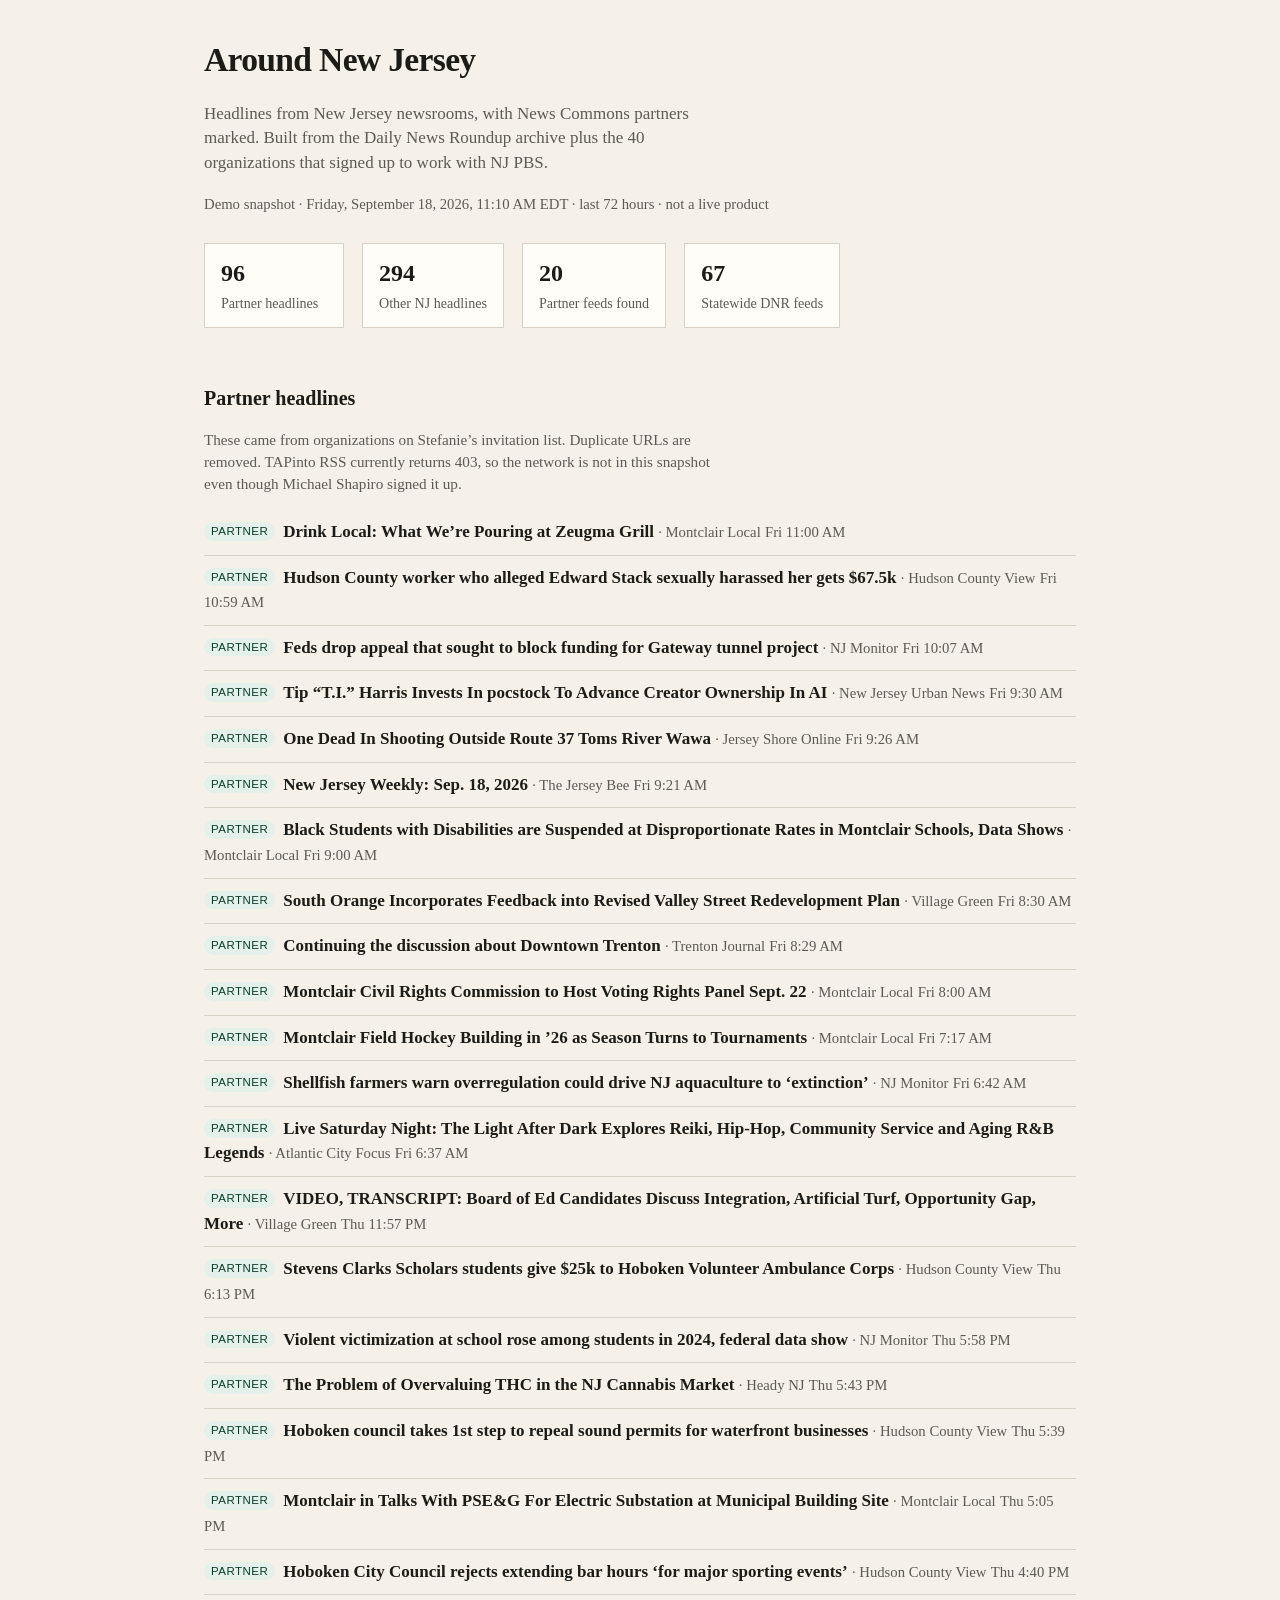
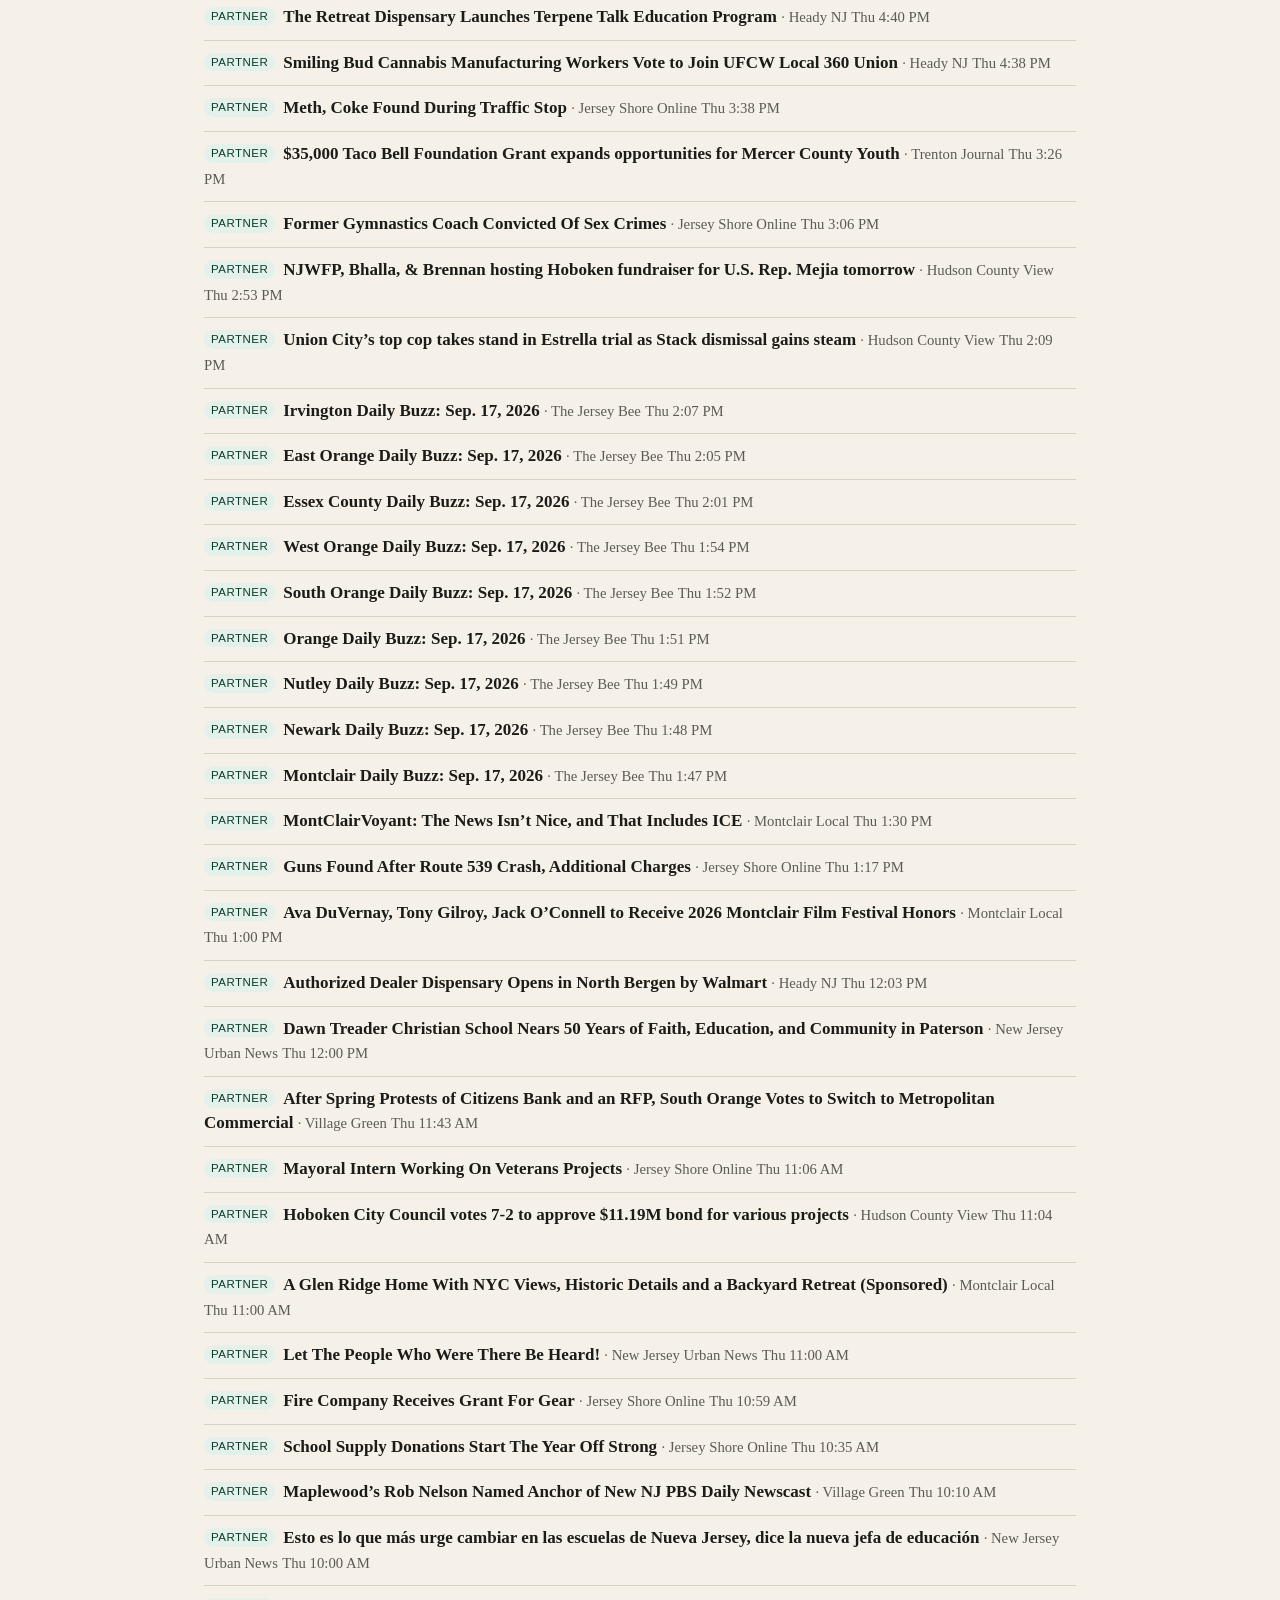
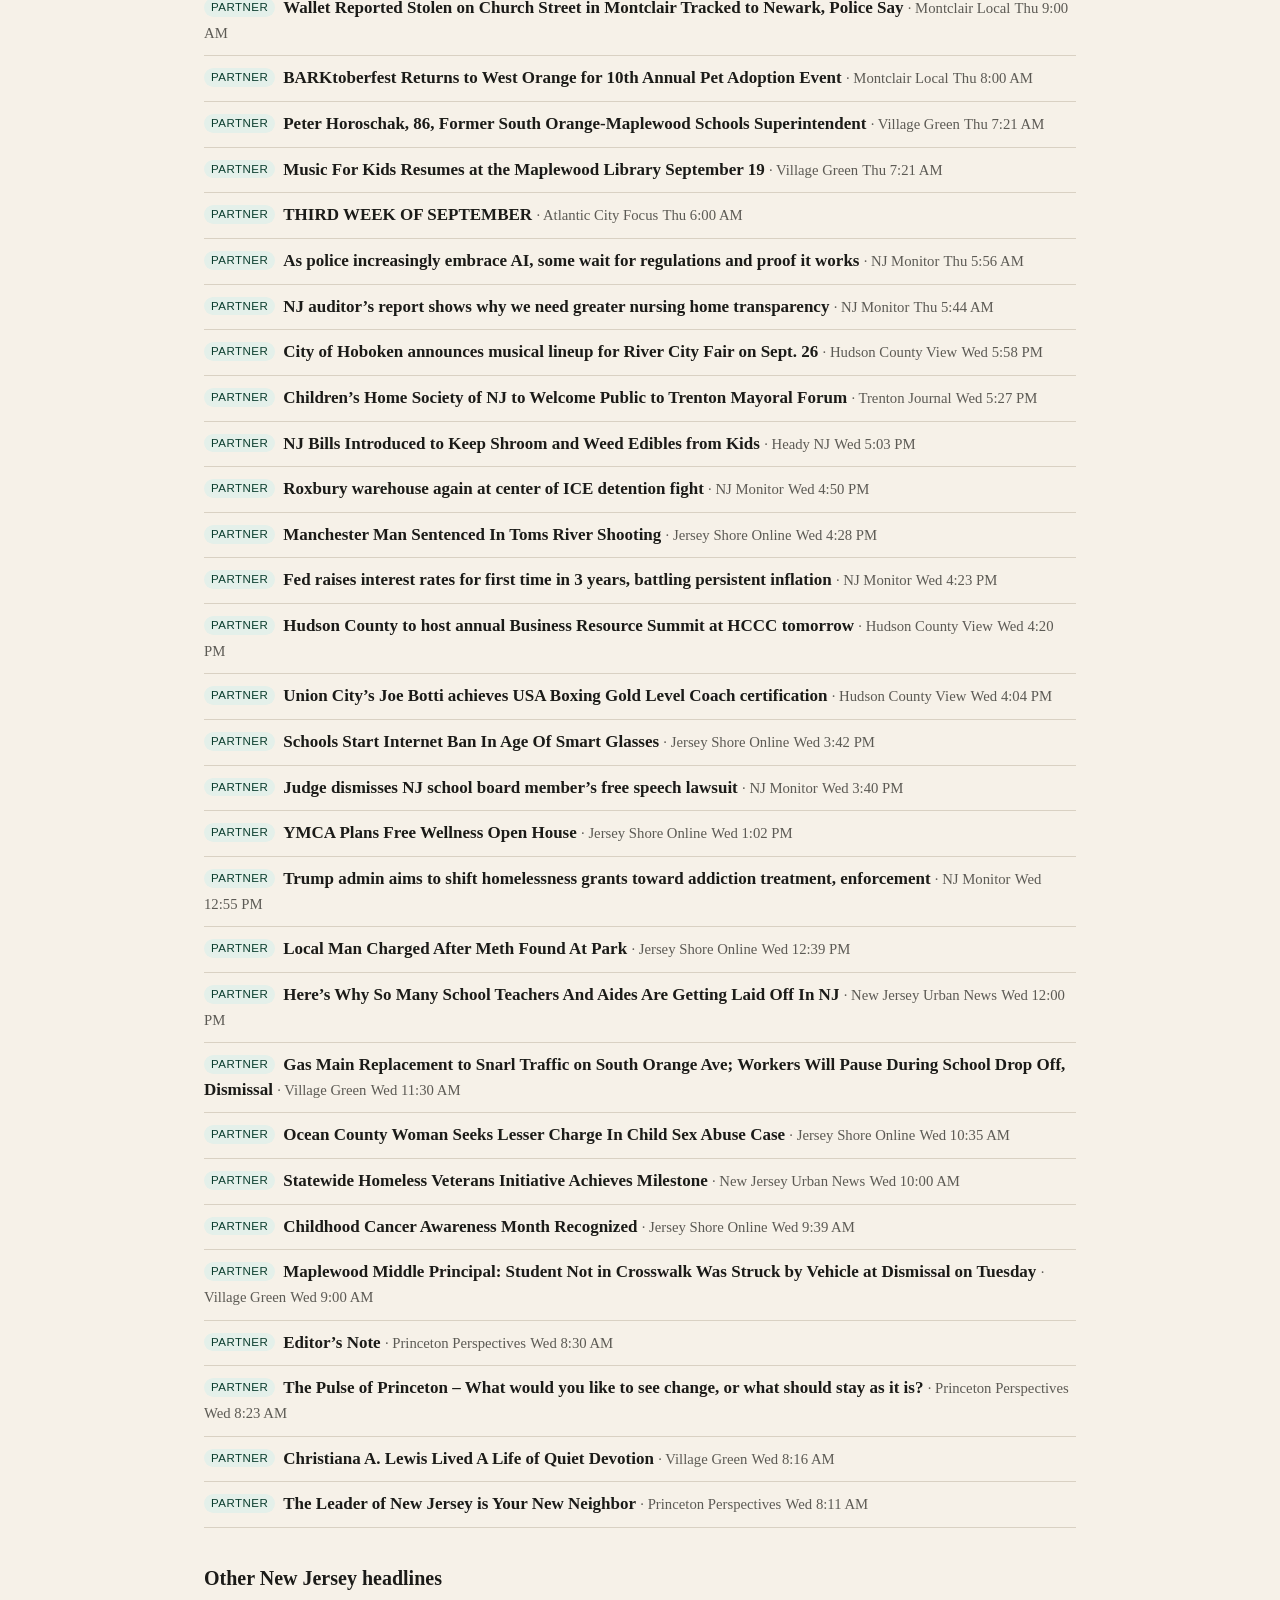
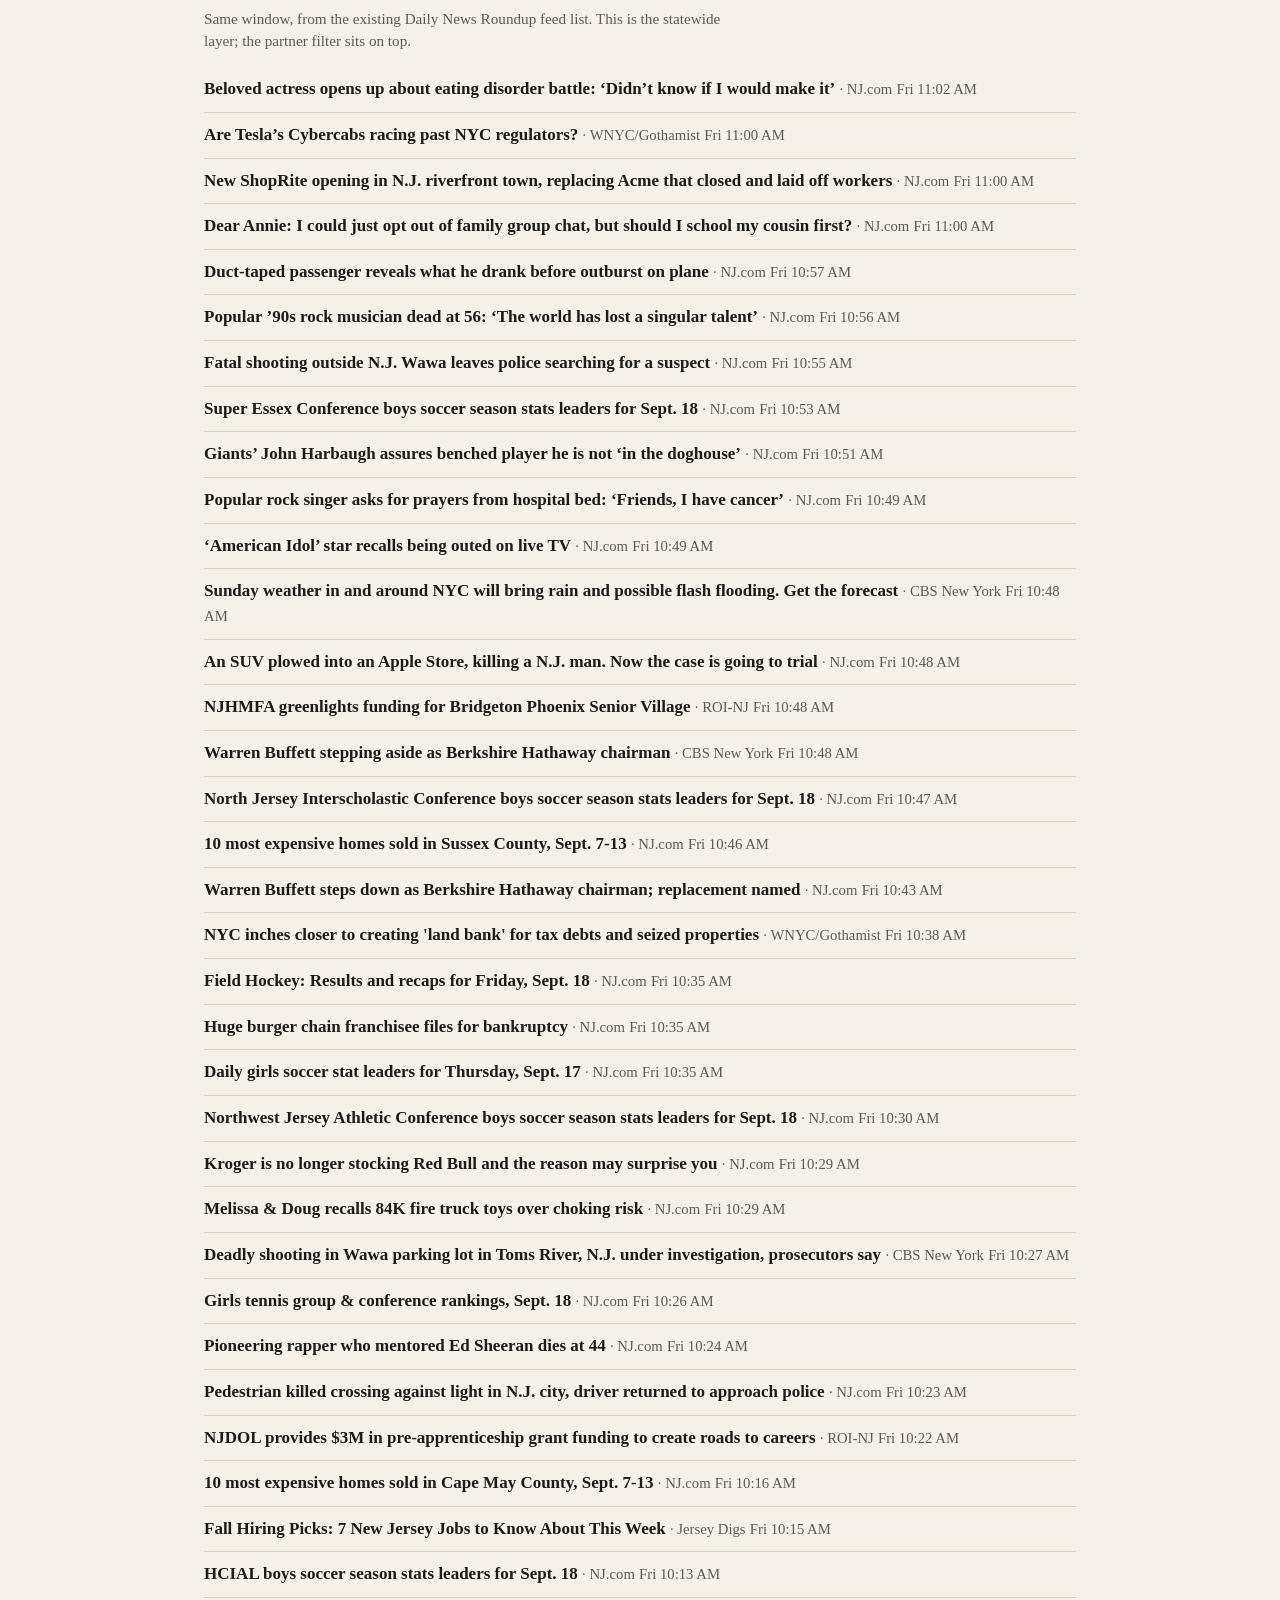
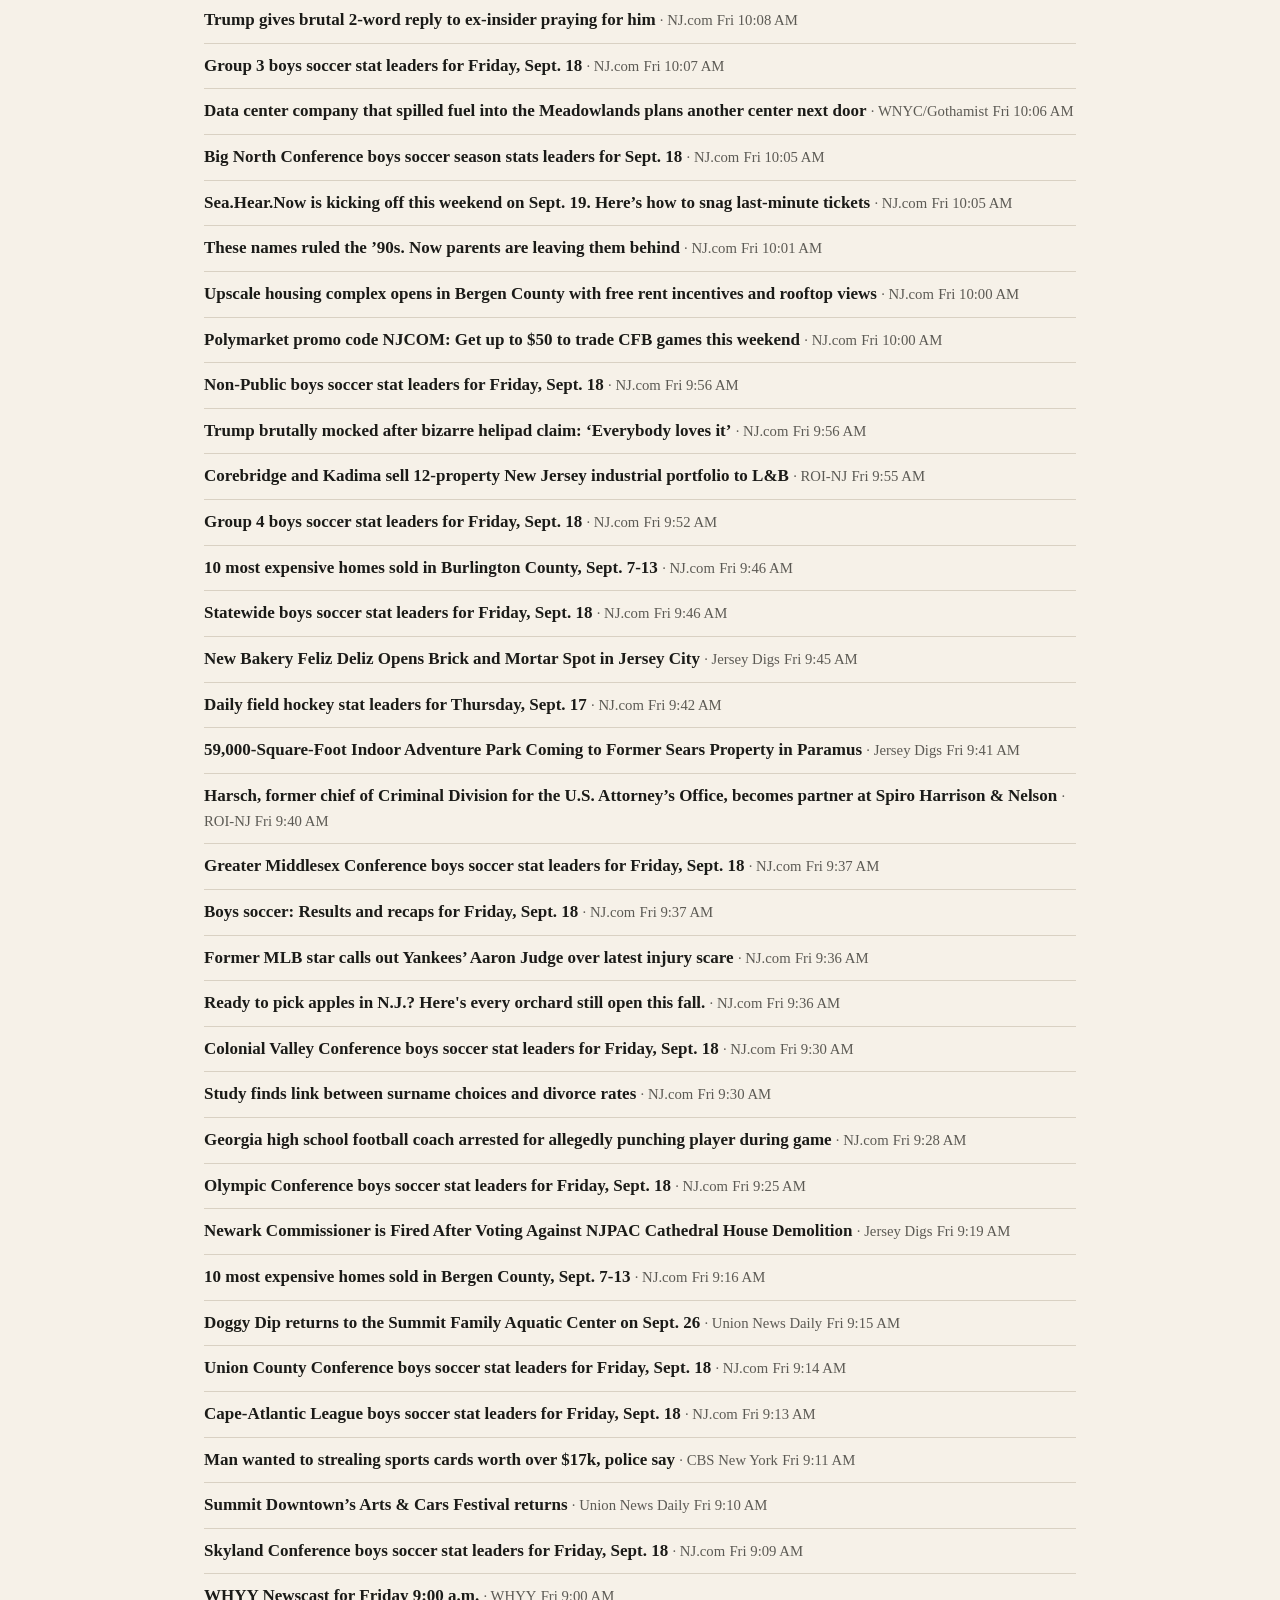
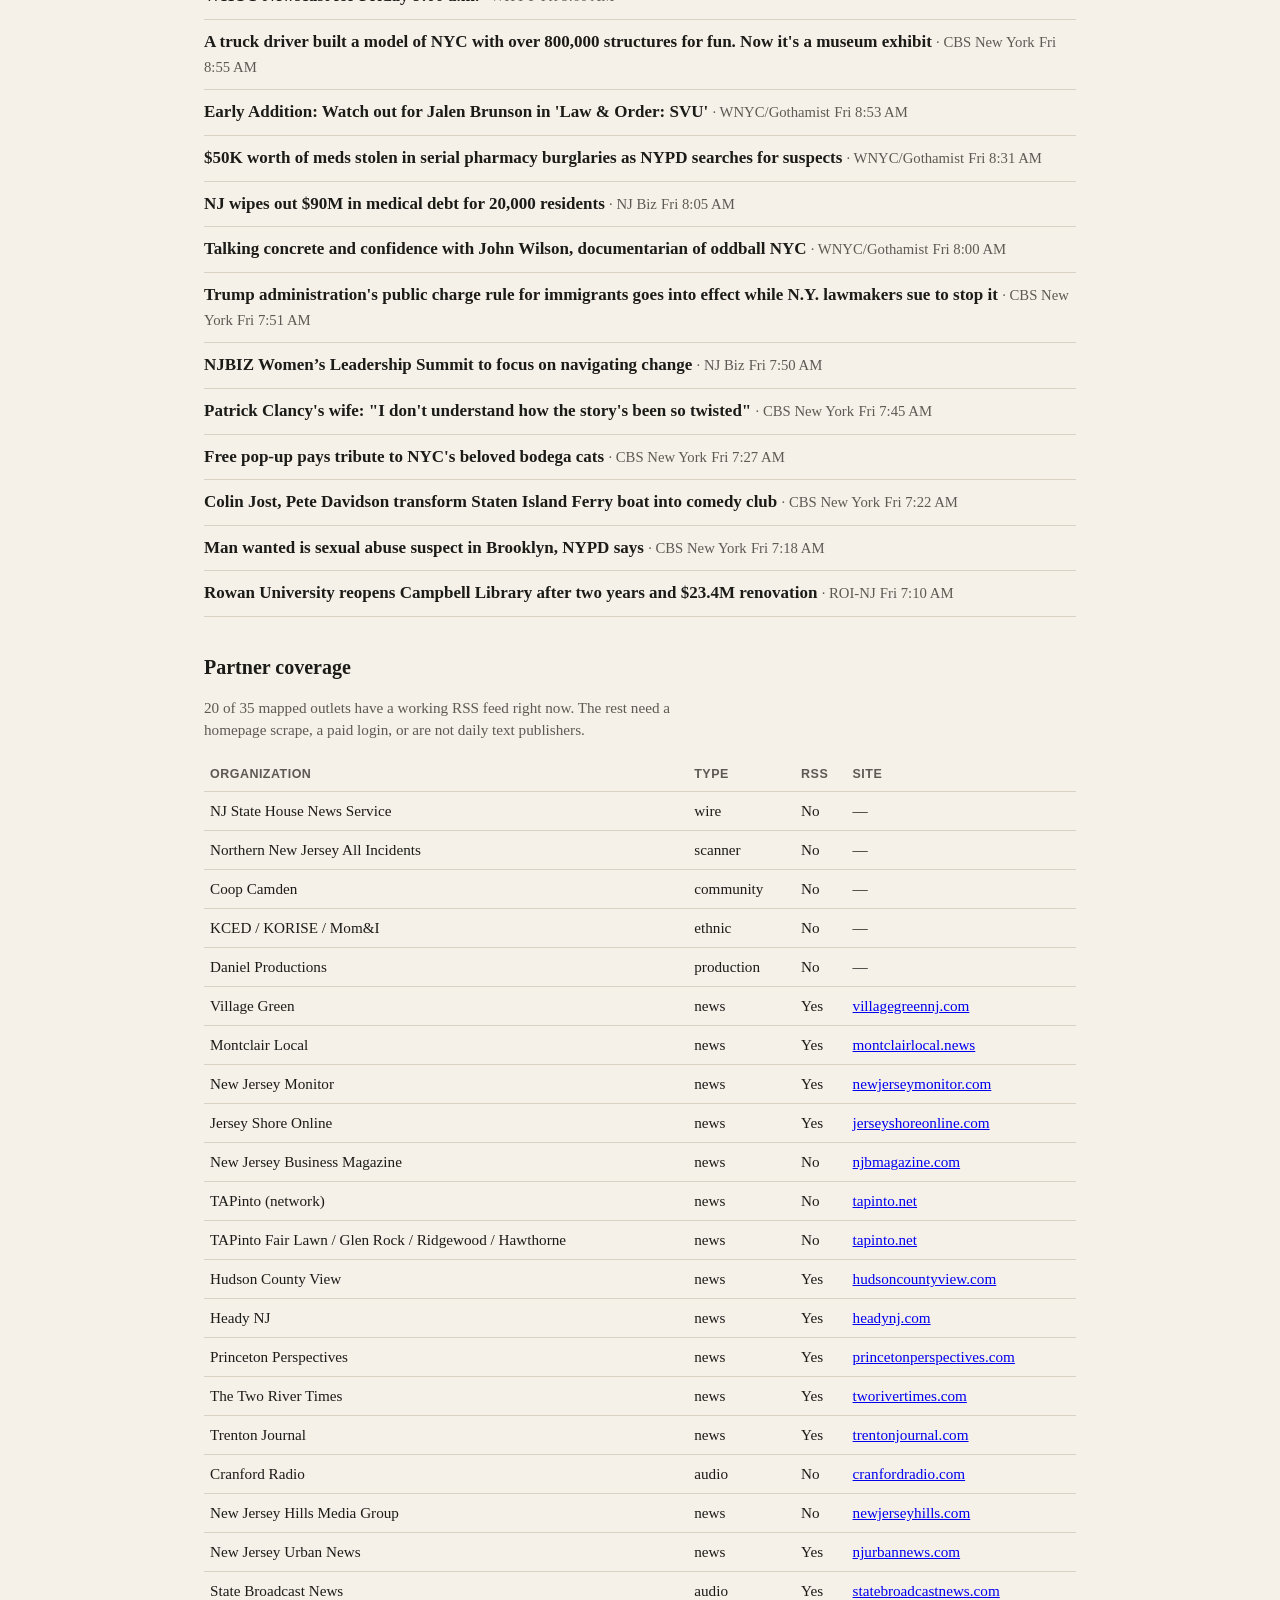
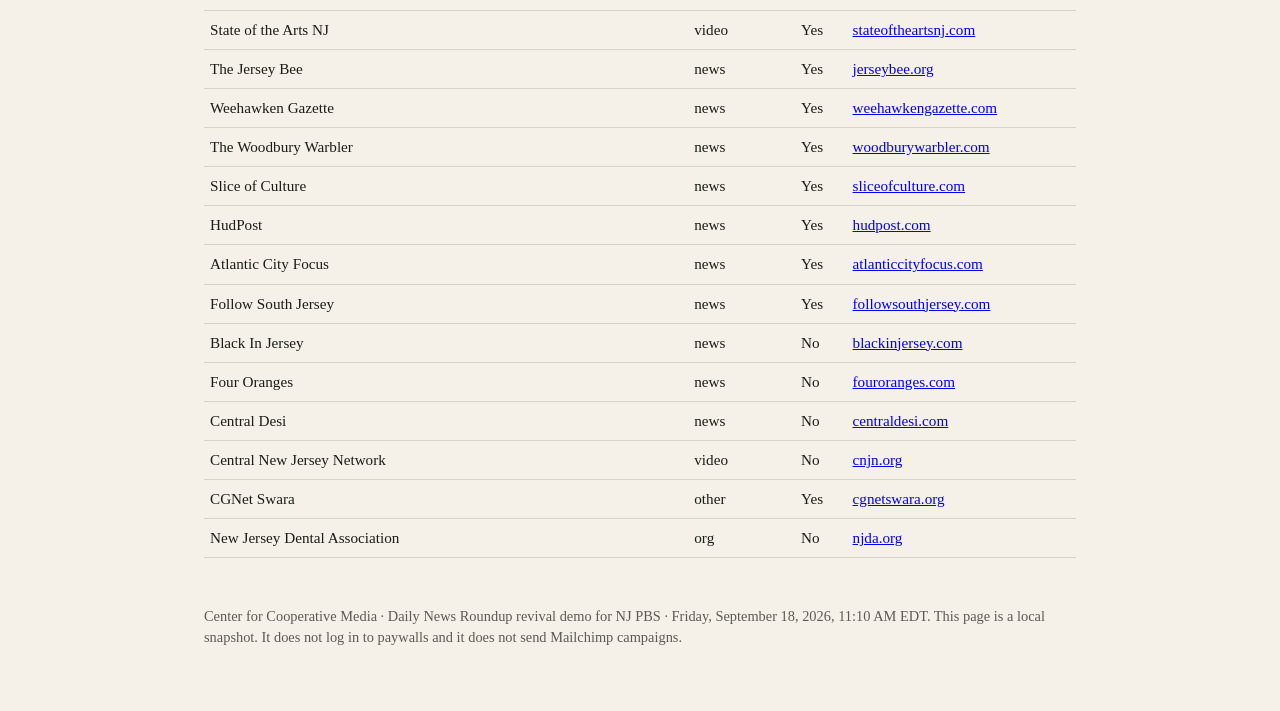
==== index.html @ ff276388 "Publish Around New Jersey partner-feed demo on GitHub Pages. Snapshot of News Commons partner headli" ====
<!doctype html>
<html lang="en">
<head>
<meta charset="utf-8">
<meta name="viewport" content="width=device-width, initial-scale=1">
<title>Around New Jersey — partner feed demo</title>
<style>
:root {
  --ink: #1b1b18;
  --muted: #5c5a54;
  --paper: #f6f1e8;
  --card: #fffdf8;
  --line: #d9d1c3;
  --partner: #0b3d2e;
  --partner-bg: #e4f0ea;
}
* { box-sizing: border-box; }
body {
  margin: 0;
  font: 17px/1.45 "Iowan Old Style", "Palatino Linotype", Palatino, Georgia, serif;
  color: var(--ink);
  background: var(--paper);
}
header, main { max-width: 920px; margin: 0 auto; padding: 0 24px; }
header { padding-top: 36px; padding-bottom: 12px; }
h1 { font-size: 2.1rem; font-weight: 700; letter-spacing: -0.02em; margin: 0 0 8px; }
.lede { color: var(--muted); max-width: 62ch; }
.meta { font-size: 0.92rem; color: var(--muted); margin: 18px 0 28px; }
h2 { font-size: 1.25rem; margin: 36px 0 10px; }
.note { font-size: 0.95rem; color: var(--muted); max-width: 70ch; }
ul.stories { list-style: none; padding: 0; margin: 0; }
ul.stories li {
  padding: 10px 0;
  border-bottom: 1px solid var(--line);
}
ul.stories a { color: var(--ink); text-decoration: none; font-weight: 600; }
ul.stories a:hover { text-decoration: underline; }
.src, .when { color: var(--muted); font-weight: 400; font-size: 0.92rem; }
.src::before { content: " · "; }
.star {
  display: inline-block;
  margin-right: 8px;
  padding: 1px 7px;
  font-size: 0.72rem;
  letter-spacing: 0.04em;
  text-transform: uppercase;
  color: var(--partner);
  background: var(--partner-bg);
  border-radius: 999px;
  font-family: "Helvetica Neue", Helvetica, Arial, sans-serif;
  vertical-align: 2px;
}
table { width: 100%; border-collapse: collapse; font-size: 0.95rem; margin: 12px 0 28px; }
th, td { text-align: left; padding: 8px 6px; border-bottom: 1px solid var(--line); vertical-align: top; }
th { font-family: "Helvetica Neue", Helvetica, Arial, sans-serif; font-size: 0.78rem; letter-spacing: 0.04em; text-transform: uppercase; color: var(--muted); }
.stats { display: flex; gap: 18px; flex-wrap: wrap; margin: 16px 0 8px; }
.stat { background: var(--card); border: 1px solid var(--line); padding: 12px 16px; min-width: 140px; }
.stat b { display: block; font-size: 1.5rem; }
.stat span { color: var(--muted); font-size: 0.88rem; }
footer { max-width: 920px; margin: 48px auto 64px; padding: 0 24px; color: var(--muted); font-size: 0.9rem; }
</style>

</head>
<body>
<header>
  <h1>Around New Jersey</h1>
  <p class="lede">Headlines from New Jersey newsrooms, with News Commons partners marked. Built from the Daily News Roundup archive plus the 40 organizations that signed up to work with NJ PBS.</p>
  <p class="meta">Demo snapshot · Friday, September 18, 2026, 11:10 AM EDT · last 72 hours · not a live product</p>
  <div class="stats">
    <div class="stat"><b>96</b><span>Partner headlines</span></div>
    <div class="stat"><b>294</b><span>Other NJ headlines</span></div>
    <div class="stat"><b>20</b><span>Partner feeds found</span></div>
    <div class="stat"><b>67</b><span>Statewide DNR feeds</span></div>
  </div>
</header>
<main>
  <h2>Partner headlines</h2>
  <p class="note">These came from organizations on Stefanie’s invitation list. Duplicate URLs are removed. TAPinto RSS currently returns 403, so the network is not in this snapshot even though Michael Shapiro signed it up.</p>
  <ul class="stories">
    <li><span class="star" title="News Commons partner">Partner</span><a href="https://montclairlocal.news/2026/09/drink-local-what-were-pouring-at-zeugma-grill/">Drink Local: What We’re Pouring at Zeugma Grill</a> <span class="src">Montclair Local</span> <span class="when">Fri 11:00 AM</span></li>
<li><span class="star" title="News Commons partner">Partner</span><a href="https://hudsoncountyview.com/hudson-county-worker-who-alleged-edward-stack-sexually-harassed-her-gets-67-5k/">Hudson County worker who alleged Edward Stack sexually harassed her gets $67.5k</a> <span class="src">Hudson County View</span> <span class="when">Fri 10:59 AM</span></li>
<li><span class="star" title="News Commons partner">Partner</span><a href="https://newjerseymonitor.com/2026/09/18/trump-appeal-gateway-tunnel-funding/">Feds drop appeal that sought to block funding for Gateway tunnel project</a> <span class="src">NJ Monitor</span> <span class="when">Fri 10:07 AM</span></li>
<li><span class="star" title="News Commons partner">Partner</span><a href="https://njurbannews.com/2026/09/18/tip-t-i-harris-invests-in-pocstock-to-advance-creator-ownership-in-ai/">Tip “T.I.” Harris Invests In pocstock To Advance Creator Ownership In AI</a> <span class="src">New Jersey Urban News</span> <span class="when">Fri 9:30 AM</span></li>
<li><span class="star" title="News Commons partner">Partner</span><a href="https://www.jerseyshoreonline.com/toms-river/man-shot-outside-route-37-wawa-in-toms-river-fatal/">One Dead In Shooting Outside Route 37 Toms River Wawa</a> <span class="src">Jersey Shore Online</span> <span class="when">Fri 9:26 AM</span></li>
<li><span class="star" title="News Commons partner">Partner</span><a href="https://jerseybee.org/2026/09/18/new-jersey-weekly-sep-18-2026/">New Jersey Weekly: Sep. 18, 2026</a> <span class="src">The Jersey Bee</span> <span class="when">Fri 9:21 AM</span></li>
<li><span class="star" title="News Commons partner">Partner</span><a href="https://montclairlocal.news/2026/09/black-students-with-disabilities-are-suspended-at-disproportionate-rates-in-montclair-schools-data-shows/">Black Students with Disabilities are Suspended at Disproportionate Rates in Montclair Schools, Data Shows</a> <span class="src">Montclair Local</span> <span class="when">Fri 9:00 AM</span></li>
<li><span class="star" title="News Commons partner">Partner</span><a href="https://villagegreennj.com/community/south-orange-incorporates-feedback-into-revised-valley-street-redevelopment-plan/">South Orange Incorporates Feedback into Revised Valley Street Redevelopment Plan</a> <span class="src">Village Green</span> <span class="when">Fri 8:30 AM</span></li>
<li><span class="star" title="News Commons partner">Partner</span><a href="https://trentonjournal.com/continuing-the-discussion-about-downtown-trenton/">Continuing the discussion about Downtown Trenton</a> <span class="src">Trenton Journal</span> <span class="when">Fri 8:29 AM</span></li>
<li><span class="star" title="News Commons partner">Partner</span><a href="https://montclairlocal.news/2026/09/montclair-civil-rights-commission-to-host-voting-rights-panel-sept-22/">Montclair Civil Rights Commission to Host Voting Rights Panel Sept. 22</a> <span class="src">Montclair Local</span> <span class="when">Fri 8:00 AM</span></li>
<li><span class="star" title="News Commons partner">Partner</span><a href="https://montclairlocal.news/2026/09/montclair-field-hockey-building-in-26-as-season-turns-to-tournaments/">Montclair Field Hockey Building in ’26 as Season Turns to Tournaments</a> <span class="src">Montclair Local</span> <span class="when">Fri 7:17 AM</span></li>
<li><span class="star" title="News Commons partner">Partner</span><a href="https://newjerseymonitor.com/2026/09/18/shellfish-farmers-warn-overregulation-could-drive-nj-aquaculture-to-extinction/">Shellfish farmers warn overregulation could drive NJ aquaculture to ‘extinction’</a> <span class="src">NJ Monitor</span> <span class="when">Fri 6:42 AM</span></li>
<li><span class="star" title="News Commons partner">Partner</span><a href="https://www.atlanticcityfocus.com/live-saturday-night-the-light-after-dark-explores-reiki-hip-hop-community-service-and-aging-r-b-legends/">Live Saturday Night: The Light After Dark Explores Reiki, Hip-Hop, Community Service and Aging R&amp;B Legends</a> <span class="src">Atlantic City Focus</span> <span class="when">Fri 6:37 AM</span></li>
<li><span class="star" title="News Commons partner">Partner</span><a href="https://villagegreennj.com/election/video-transcript-board-of-ed-candidates-discuss-integration-artificial-turf-opportunity-gap-more/">VIDEO, TRANSCRIPT: Board of Ed Candidates Discuss Integration, Artificial Turf, Opportunity Gap, More</a> <span class="src">Village Green</span> <span class="when">Thu 11:57 PM</span></li>
<li><span class="star" title="News Commons partner">Partner</span><a href="https://hudsoncountyview.com/stevens-clarks-scholars-students-give-25k-to-hoboken-volunteer-ambulance-corps/">Stevens Clarks Scholars students give $25k to Hoboken Volunteer Ambulance Corps</a> <span class="src">Hudson County View</span> <span class="when">Thu 6:13 PM</span></li>
<li><span class="star" title="News Commons partner">Partner</span><a href="https://newjerseymonitor.com/2026/09/17/repub/school-violence-rises/">Violent victimization at school rose among students in 2024, federal data show</a> <span class="src">NJ Monitor</span> <span class="when">Thu 5:58 PM</span></li>
<li><span class="star" title="News Commons partner">Partner</span><a href="https://headynj.com/dispensary/the-problem-of-overvaluing-thc-in-the-nj-cannabis-market/">The Problem of Overvaluing THC in the NJ Cannabis Market</a> <span class="src">Heady NJ</span> <span class="when">Thu 5:43 PM</span></li>
<li><span class="star" title="News Commons partner">Partner</span><a href="https://hudsoncountyview.com/hoboken-council-takes-1st-step-to-repeal-sound-permits-for-waterfront-businesses/">Hoboken council takes 1st step to repeal sound permits for waterfront businesses</a> <span class="src">Hudson County View</span> <span class="when">Thu 5:39 PM</span></li>
<li><span class="star" title="News Commons partner">Partner</span><a href="https://montclairlocal.news/2026/09/montclair-in-talks-with-pseg-for-electric-substation-at-municipal-building-site/">Montclair in Talks With PSE&amp;G For Electric Substation at Municipal Building Site</a> <span class="src">Montclair Local</span> <span class="when">Thu 5:05 PM</span></li>
<li><span class="star" title="News Commons partner">Partner</span><a href="https://hudsoncountyview.com/hoboken-city-council-rejects-extending-bar-hours-for-major-sporting-events/">Hoboken City Council rejects extending bar hours ‘for major sporting events’</a> <span class="src">Hudson County View</span> <span class="when">Thu 4:40 PM</span></li>
<li><span class="star" title="News Commons partner">Partner</span><a href="https://headynj.com/cannabis-events/the-retreat-dispensary-launches-terpene-talk-education-program/">The Retreat Dispensary Launches Terpene Talk Education Program</a> <span class="src">Heady NJ</span> <span class="when">Thu 4:40 PM</span></li>
<li><span class="star" title="News Commons partner">Partner</span><a href="https://headynj.com/industry/smiling-bud-cannabis-manufacturing-workers-vote-to-join-ufcw-local-360-union/">Smiling Bud Cannabis Manufacturing Workers Vote to Join UFCW Local 360 Union</a> <span class="src">Heady NJ</span> <span class="when">Thu 4:38 PM</span></li>
<li><span class="star" title="News Commons partner">Partner</span><a href="https://www.jerseyshoreonline.com/southern-ocean/meth-coke-found-during-traffic-stop/">Meth, Coke Found During Traffic Stop</a> <span class="src">Jersey Shore Online</span> <span class="when">Thu 3:38 PM</span></li>
<li><span class="star" title="News Commons partner">Partner</span><a href="https://trentonjournal.com/35000-taco-bell-foundation-grant-expands-opportunities-for-mercer-county-youth/">$35,000 Taco Bell Foundation Grant expands opportunities for Mercer County Youth</a> <span class="src">Trenton Journal</span> <span class="when">Thu 3:26 PM</span></li>
<li><span class="star" title="News Commons partner">Partner</span><a href="https://www.jerseyshoreonline.com/manchester/former-gymnastics-coach-convicted-of-sex-crimes/">Former Gymnastics Coach Convicted Of Sex Crimes</a> <span class="src">Jersey Shore Online</span> <span class="when">Thu 3:06 PM</span></li>
<li><span class="star" title="News Commons partner">Partner</span><a href="https://hudsoncountyview.com/njwfp-bhalla-brennan-hosting-hoboken-fundraiser-for-u-s-rep-mejia-tomorrow/">NJWFP, Bhalla, &amp; Brennan hosting Hoboken fundraiser for U.S. Rep. Mejia tomorrow</a> <span class="src">Hudson County View</span> <span class="when">Thu 2:53 PM</span></li>
<li><span class="star" title="News Commons partner">Partner</span><a href="https://hudsoncountyview.com/union-citys-top-cop-takes-stand-in-estrella-trial-as-stack-dismissal-gains-steam/">Union City’s top cop takes stand in Estrella trial as Stack dismissal gains steam</a> <span class="src">Hudson County View</span> <span class="when">Thu 2:09 PM</span></li>
<li><span class="star" title="News Commons partner">Partner</span><a href="https://jerseybee.org/2026/09/17/irvington-daily-buzz-sep-17-2026/">Irvington Daily Buzz: Sep. 17, 2026</a> <span class="src">The Jersey Bee</span> <span class="when">Thu 2:07 PM</span></li>
<li><span class="star" title="News Commons partner">Partner</span><a href="https://jerseybee.org/2026/09/17/east-orange-daily-buzz-sep-17-2026/">East Orange Daily Buzz: Sep. 17, 2026</a> <span class="src">The Jersey Bee</span> <span class="when">Thu 2:05 PM</span></li>
<li><span class="star" title="News Commons partner">Partner</span><a href="https://jerseybee.org/2026/09/17/essex-county-daily-buzz-sep-17-2026/">Essex County Daily Buzz: Sep. 17, 2026</a> <span class="src">The Jersey Bee</span> <span class="when">Thu 2:01 PM</span></li>
<li><span class="star" title="News Commons partner">Partner</span><a href="https://jerseybee.org/2026/09/17/west-orange-daily-buzz-sep-17-2026/">West Orange Daily Buzz: Sep. 17, 2026</a> <span class="src">The Jersey Bee</span> <span class="when">Thu 1:54 PM</span></li>
<li><span class="star" title="News Commons partner">Partner</span><a href="https://jerseybee.org/2026/09/17/south-orange-daily-buzz-sep-17-2026/">South Orange Daily Buzz: Sep. 17, 2026</a> <span class="src">The Jersey Bee</span> <span class="when">Thu 1:52 PM</span></li>
<li><span class="star" title="News Commons partner">Partner</span><a href="https://jerseybee.org/2026/09/17/orange-daily-buzz-sep-17-2026/">Orange Daily Buzz: Sep. 17, 2026</a> <span class="src">The Jersey Bee</span> <span class="when">Thu 1:51 PM</span></li>
<li><span class="star" title="News Commons partner">Partner</span><a href="https://jerseybee.org/2026/09/17/nutley-daily-buzz-sep-17-2026/">Nutley Daily Buzz: Sep. 17, 2026</a> <span class="src">The Jersey Bee</span> <span class="when">Thu 1:49 PM</span></li>
<li><span class="star" title="News Commons partner">Partner</span><a href="https://jerseybee.org/2026/09/17/newark-daily-buzz-sep-17-2026/">Newark Daily Buzz: Sep. 17, 2026</a> <span class="src">The Jersey Bee</span> <span class="when">Thu 1:48 PM</span></li>
<li><span class="star" title="News Commons partner">Partner</span><a href="https://jerseybee.org/2026/09/17/montclair-daily-buzz-sep-17-2026/">Montclair Daily Buzz: Sep. 17, 2026</a> <span class="src">The Jersey Bee</span> <span class="when">Thu 1:47 PM</span></li>
<li><span class="star" title="News Commons partner">Partner</span><a href="https://montclairlocal.news/2026/09/montclairvoyant-the-news-isnt-nice-and-that-includes-ice/">MontClairVoyant: The News Isn’t Nice, and That Includes ICE</a> <span class="src">Montclair Local</span> <span class="when">Thu 1:30 PM</span></li>
<li><span class="star" title="News Commons partner">Partner</span><a href="https://www.jerseyshoreonline.com/southern-ocean/guns-found-after-route-539-crash-additional-charges/">Guns Found After Route 539 Crash, Additional Charges</a> <span class="src">Jersey Shore Online</span> <span class="when">Thu 1:17 PM</span></li>
<li><span class="star" title="News Commons partner">Partner</span><a href="https://montclairlocal.news/2026/09/2026-montclair-film-festival-honorees/">Ava DuVernay, Tony Gilroy, Jack O’Connell to Receive 2026 Montclair Film Festival Honors</a> <span class="src">Montclair Local</span> <span class="when">Thu 1:00 PM</span></li>
<li><span class="star" title="News Commons partner">Partner</span><a href="https://headynj.com/dispensary/authorized-dealer-dispensary-opens-in-north-bergen-by-walmart/">Authorized Dealer Dispensary Opens in North Bergen by Walmart</a> <span class="src">Heady NJ</span> <span class="when">Thu 12:03 PM</span></li>
<li><span class="star" title="News Commons partner">Partner</span><a href="https://njurbannews.com/2026/09/17/dawn-treader-christian-school-nears-50-years-of-faith-education-and-community-in-paterson/">Dawn Treader Christian School Nears 50 Years of Faith, Education, and Community in Paterson</a> <span class="src">New Jersey Urban News</span> <span class="when">Thu 12:00 PM</span></li>
<li><span class="star" title="News Commons partner">Partner</span><a href="https://villagegreennj.com/community/after-spring-protests-of-citizens-bank-and-an-rfp-south-orange-votes-to-switch-to-metropolitan-commercial/">After Spring Protests of Citizens Bank and an RFP, South Orange Votes to Switch to Metropolitan Commercial</a> <span class="src">Village Green</span> <span class="when">Thu 11:43 AM</span></li>
<li><span class="star" title="News Commons partner">Partner</span><a href="https://www.jerseyshoreonline.com/jackson/mayoral-intern-working-on-veterans-projects/">Mayoral Intern Working On Veterans Projects</a> <span class="src">Jersey Shore Online</span> <span class="when">Thu 11:06 AM</span></li>
<li><span class="star" title="News Commons partner">Partner</span><a href="https://hudsoncountyview.com/hoboken-city-council-votes-7-2-to-approve-11-19m-bond-for-various-projects/">Hoboken City Council votes 7-2 to approve $11.19M bond for various projects</a> <span class="src">Hudson County View</span> <span class="when">Thu 11:04 AM</span></li>
<li><span class="star" title="News Commons partner">Partner</span><a href="https://montclairlocal.news/2026/09/69-forest-avenue-glen-ridge-home/">A Glen Ridge Home With NYC Views, Historic Details and a Backyard Retreat (Sponsored)</a> <span class="src">Montclair Local</span> <span class="when">Thu 11:00 AM</span></li>
<li><span class="star" title="News Commons partner">Partner</span><a href="https://njurbannews.com/2026/09/17/let-the-people-who-were-there-be-heard/">Let The People Who Were There Be Heard!</a> <span class="src">New Jersey Urban News</span> <span class="when">Thu 11:00 AM</span></li>
<li><span class="star" title="News Commons partner">Partner</span><a href="https://www.jerseyshoreonline.com/berkeley/fire-company-receives-grant-for-gear/">Fire Company Receives Grant For Gear</a> <span class="src">Jersey Shore Online</span> <span class="when">Thu 10:59 AM</span></li>
<li><span class="star" title="News Commons partner">Partner</span><a href="https://www.jerseyshoreonline.com/manchester/school-supply-donations-start-the-year-off-strong/">School Supply Donations Start The Year Off Strong</a> <span class="src">Jersey Shore Online</span> <span class="when">Thu 10:35 AM</span></li>
<li><span class="star" title="News Commons partner">Partner</span><a href="https://villagegreennj.com/towns/maplewood/maplewoods-rob-nelson-named-anchor-of-new-nj-pbs-daily-newscast/">Maplewood’s Rob Nelson Named Anchor of New NJ PBS Daily Newscast</a> <span class="src">Village Green</span> <span class="when">Thu 10:10 AM</span></li>
<li><span class="star" title="News Commons partner">Partner</span><a href="https://njurbannews.com/2026/09/17/esto-es-lo-que-mas-urge-cambiar-en-las-escuelas-de-nueva-jersey-dice-la-nueva-jefa-de-educacion/">Esto es lo que más urge cambiar en las escuelas de Nueva Jersey, dice la nueva jefa de educación</a> <span class="src">New Jersey Urban News</span> <span class="when">Thu 10:00 AM</span></li>
<li><span class="star" title="News Commons partner">Partner</span><a href="https://montclairlocal.news/2026/09/wallet-reported-stolen-on-church-street-in-montclair-tracked-to-newark-police-say/">Wallet Reported Stolen on Church Street in Montclair Tracked to Newark, Police Say</a> <span class="src">Montclair Local</span> <span class="when">Thu 9:00 AM</span></li>
<li><span class="star" title="News Commons partner">Partner</span><a href="https://montclairlocal.news/2026/09/barktoberfest-pet-adoption-west-orange-2026/">BARKtoberfest Returns to West Orange for 10th Annual Pet Adoption Event</a> <span class="src">Montclair Local</span> <span class="when">Thu 8:00 AM</span></li>
<li><span class="star" title="News Commons partner">Partner</span><a href="https://villagegreennj.com/obituaries/peter-horoschak-86-former-south-orange-maplewood-schools-superintendent/">Peter Horoschak, 86, Former South Orange-Maplewood Schools Superintendent</a> <span class="src">Village Green</span> <span class="when">Thu 7:21 AM</span></li>
<li><span class="star" title="News Commons partner">Partner</span><a href="https://villagegreennj.com/arts/music-for-kids-resumes-at-the-maplewood-library-september-19/">Music For Kids Resumes at the Maplewood Library September 19</a> <span class="src">Village Green</span> <span class="when">Thu 7:21 AM</span></li>
<li><span class="star" title="News Commons partner">Partner</span><a href="https://www.atlanticcityfocus.com/third-week-of-september-17th-20th/">THIRD WEEK OF SEPTEMBER</a> <span class="src">Atlantic City Focus</span> <span class="when">Thu 6:00 AM</span></li>
<li><span class="star" title="News Commons partner">Partner</span><a href="https://newjerseymonitor.com/2026/09/17/nj-police-ai-regulations/">As police increasingly embrace AI, some wait for regulations and proof it works</a> <span class="src">NJ Monitor</span> <span class="when">Thu 5:56 AM</span></li>
<li><span class="star" title="News Commons partner">Partner</span><a href="https://newjerseymonitor.com/2026/09/17/nj-auditor-report-nursing-homes/">NJ auditor’s report shows why we need greater nursing home transparency</a> <span class="src">NJ Monitor</span> <span class="when">Thu 5:44 AM</span></li>
<li><span class="star" title="News Commons partner">Partner</span><a href="https://hudsoncountyview.com/city-of-hoboken-announces-musical-lineup-for-river-city-fair-on-sept-26/">City of Hoboken announces musical lineup for River City Fair on Sept. 26</a> <span class="src">Hudson County View</span> <span class="when">Wed 5:58 PM</span></li>
<li><span class="star" title="News Commons partner">Partner</span><a href="https://trentonjournal.com/childrens-home-society-of-nj-to-welcome-public-to-trenton-mayoral-forum/">Children’s Home Society of NJ to Welcome Public to Trenton Mayoral Forum</a> <span class="src">Trenton Journal</span> <span class="when">Wed 5:27 PM</span></li>
<li><span class="star" title="News Commons partner">Partner</span><a href="https://headynj.com/politics/nj-bills-introduced-to-keep-shroom-and-weed-edibles-from-kids/">NJ Bills Introduced to Keep Shroom and Weed Edibles from Kids</a> <span class="src">Heady NJ</span> <span class="when">Wed 5:03 PM</span></li>
<li><span class="star" title="News Commons partner">Partner</span><a href="https://newjerseymonitor.com/2026/09/16/roxbury-warehouse-ice-detention/">Roxbury warehouse again at center of ICE detention fight</a> <span class="src">NJ Monitor</span> <span class="when">Wed 4:50 PM</span></li>
<li><span class="star" title="News Commons partner">Partner</span><a href="https://www.jerseyshoreonline.com/toms-river/manchester-man-sentenced-in-toms-river-shooting/">Manchester Man Sentenced In Toms River Shooting</a> <span class="src">Jersey Shore Online</span> <span class="when">Wed 4:28 PM</span></li>
<li><span class="star" title="News Commons partner">Partner</span><a href="https://newjerseymonitor.com/2026/09/16/repub/fed-raises-interest-rates/">Fed raises interest rates for first time in 3 years, battling persistent inflation</a> <span class="src">NJ Monitor</span> <span class="when">Wed 4:23 PM</span></li>
<li><span class="star" title="News Commons partner">Partner</span><a href="https://hudsoncountyview.com/hudson-county-to-host-annual-business-resource-summit-at-hccc-tomorrow/">Hudson County to host annual Business Resource Summit at HCCC tomorrow</a> <span class="src">Hudson County View</span> <span class="when">Wed 4:20 PM</span></li>
<li><span class="star" title="News Commons partner">Partner</span><a href="https://hudsoncountyview.com/union-citys-joe-botti-achieves-usa-boxing-gold-level-coach-certification/">Union City’s Joe Botti achieves USA Boxing Gold Level Coach certification</a> <span class="src">Hudson County View</span> <span class="when">Wed 4:04 PM</span></li>
<li><span class="star" title="News Commons partner">Partner</span><a href="https://www.jerseyshoreonline.com/toms-river/schools-start-internet-ban-in-age-of-smart-glasses/">Schools Start Internet Ban In Age Of Smart Glasses</a> <span class="src">Jersey Shore Online</span> <span class="when">Wed 3:42 PM</span></li>
<li><span class="star" title="News Commons partner">Partner</span><a href="https://newjerseymonitor.com/2026/09/16/judge-dismisses-nj-school-board-member-free-speech-lawsuit/">Judge dismisses NJ school board member’s free speech lawsuit</a> <span class="src">NJ Monitor</span> <span class="when">Wed 3:40 PM</span></li>
<li><span class="star" title="News Commons partner">Partner</span><a href="https://www.jerseyshoreonline.com/monmouth-county/ymca-plans-free-wellness-open-house/">YMCA Plans Free Wellness Open House</a> <span class="src">Jersey Shore Online</span> <span class="when">Wed 1:02 PM</span></li>
<li><span class="star" title="News Commons partner">Partner</span><a href="https://newjerseymonitor.com/2026/09/16/repub/trump-homelessness-grants-addiction/">Trump admin aims to shift homelessness grants toward addiction treatment, enforcement</a> <span class="src">NJ Monitor</span> <span class="when">Wed 12:55 PM</span></li>
<li><span class="star" title="News Commons partner">Partner</span><a href="https://www.jerseyshoreonline.com/southern-ocean/local-man-charged-after-meth-found-at-park/">Local Man Charged After Meth Found At Park</a> <span class="src">Jersey Shore Online</span> <span class="when">Wed 12:39 PM</span></li>
<li><span class="star" title="News Commons partner">Partner</span><a href="https://njurbannews.com/2026/09/16/heres-why-so-many-school-teachers-and-aides-are-getting-laid-off-in-nj/">Here’s Why So Many School Teachers And Aides Are Getting Laid Off In NJ</a> <span class="src">New Jersey Urban News</span> <span class="when">Wed 12:00 PM</span></li>
<li><span class="star" title="News Commons partner">Partner</span><a href="https://villagegreennj.com/infrastructure/gas-main-replacement-to-snarl-traffic-on-south-orange-ave-workers-will-pause-during-school-drop-off-dismissal/">Gas Main Replacement to Snarl Traffic on South Orange Ave; Workers Will Pause During School Drop Off, Dismissal</a> <span class="src">Village Green</span> <span class="when">Wed 11:30 AM</span></li>
<li><span class="star" title="News Commons partner">Partner</span><a href="https://www.jerseyshoreonline.com/southern-ocean/ocean-county-woman-seeks-lesser-charge-in-child-sex-abuse-case/">Ocean County Woman Seeks Lesser Charge In Child Sex Abuse Case</a> <span class="src">Jersey Shore Online</span> <span class="when">Wed 10:35 AM</span></li>
<li><span class="star" title="News Commons partner">Partner</span><a href="https://njurbannews.com/2026/09/16/statewide-homeless-veterans-initiative-achieves-milestone/">Statewide Homeless Veterans Initiative Achieves Milestone</a> <span class="src">New Jersey Urban News</span> <span class="when">Wed 10:00 AM</span></li>
<li><span class="star" title="News Commons partner">Partner</span><a href="https://www.jerseyshoreonline.com/berkeley/childhood-cancer-awareness-month-recognized/">Childhood Cancer Awareness Month Recognized</a> <span class="src">Jersey Shore Online</span> <span class="when">Wed 9:39 AM</span></li>
<li><span class="star" title="News Commons partner">Partner</span><a href="https://villagegreennj.com/police-and-fire/maplewood-middle-principal-student-not-in-crosswalk-was-struck-by-vehicle-at-dismissal-on-tuesday/">Maplewood Middle Principal: Student Not in Crosswalk Was Struck by Vehicle at Dismissal on Tuesday</a> <span class="src">Village Green</span> <span class="when">Wed 9:00 AM</span></li>
<li><span class="star" title="News Commons partner">Partner</span><a href="https://princetonperspectives.com/editors-note-motion/">Editor’s Note</a> <span class="src">Princeton Perspectives</span> <span class="when">Wed 8:30 AM</span></li>
<li><span class="star" title="News Commons partner">Partner</span><a href="https://princetonperspectives.com/the-pulse-of-princeton-what-would-you-like-to-see-change-or-what-should-stay-as-it-is/">The Pulse of Princeton – What would you like to see change, or what should stay as it is?</a> <span class="src">Princeton Perspectives</span> <span class="when">Wed 8:23 AM</span></li>
<li><span class="star" title="News Commons partner">Partner</span><a href="https://villagegreennj.com/obituaries/christiana-a-lewis-lived-a-llife-of-quiet-devotion/">Christiana A. Lewis Lived A Life of Quiet Devotion</a> <span class="src">Village Green</span> <span class="when">Wed 8:16 AM</span></li>
<li><span class="star" title="News Commons partner">Partner</span><a href="https://princetonperspectives.com/the-leader-of-new-jersey-is-your-new-neighbor/">The Leader of New Jersey is Your New Neighbor</a> <span class="src">Princeton Perspectives</span> <span class="when">Wed 8:11 AM</span></li>
  </ul>
  <h2>Other New Jersey headlines</h2>
  <p class="note">Same window, from the existing Daily News Roundup feed list. This is the statewide layer; the partner filter sits on top.</p>
  <ul class="stories">
    <li><a href="https://www.nj.com/entertainment/2026/09/beloved-actress-opens-up-about-eating-disorder-battle-didnt-know-if-i-would-make-it.html">Beloved actress opens up about eating disorder battle: ‘Didn’t know if I would make it’</a> <span class="src">NJ.com</span> <span class="when">Fri 11:02 AM</span></li>
<li><a href="https://gothamist.com/news/are-teslas-cybercabs-racing-past-nyc-regulators">Are Tesla’s Cybercabs racing past NYC regulators?</a> <span class="src">WNYC/Gothamist</span> <span class="when">Fri 11:00 AM</span></li>
<li><a href="https://www.nj.com/business/2026/09/new-shoprite-opening-in-nj-riverfront-town-replacing-acme-that-closed-and-laid-off-workers.html">New ShopRite opening in N.J. riverfront town, replacing Acme that closed and laid off workers</a> <span class="src">NJ.com</span> <span class="when">Fri 11:00 AM</span></li>
<li><a href="https://www.nj.com/advice/2026/09/dear-annie-i-could-just-opt-out-of-family-group-chat-but-should-i-school-my-cousin-first.html">Dear Annie: I could just opt out of family group chat, but should I school my cousin first?</a> <span class="src">NJ.com</span> <span class="when">Fri 11:00 AM</span></li>
<li><a href="https://www.nj.com/news/2026/09/duct-taped-passenger-reveals-what-he-drank-before-outburst-on-plane.html">Duct-taped passenger reveals what he drank before outburst on plane</a> <span class="src">NJ.com</span> <span class="when">Fri 10:57 AM</span></li>
<li><a href="https://www.nj.com/entertainment/2026/09/popular-90s-rock-musician-dead-at-56-the-world-has-lost-a-singular-talent.html">Popular ’90s rock musician dead at 56: ‘The world has lost a singular talent’</a> <span class="src">NJ.com</span> <span class="when">Fri 10:56 AM</span></li>
<li><a href="https://www.nj.com/ocean/2026/09/fatal-shooting-outside-nj-wawa-leaves-police-searching-for-a-suspect.html">Fatal shooting outside N.J. Wawa leaves police searching for a suspect</a> <span class="src">NJ.com</span> <span class="when">Fri 10:55 AM</span></li>
<li><a href="https://www.nj.com/highschoolsports/2026/09/super-essex-conference-boys-soccer-season-stats-leaders-for-sept-18.html">Super Essex Conference boys soccer season stats leaders for Sept. 18</a> <span class="src">NJ.com</span> <span class="when">Fri 10:53 AM</span></li>
<li><a href="https://www.nj.com/giants/2026/09/giants-john-harbaugh-assures-benched-player-he-is-not-in-the-doghouse.html">Giants’ John Harbaugh assures benched player he is not ‘in the doghouse’</a> <span class="src">NJ.com</span> <span class="when">Fri 10:51 AM</span></li>
<li><a href="https://www.nj.com/entertainment/2026/09/popular-rock-singer-asks-for-prayers-from-hospital-bed-friends-i-have-cancer.html">Popular rock singer asks for prayers from hospital bed: ‘Friends, I have cancer’</a> <span class="src">NJ.com</span> <span class="when">Fri 10:49 AM</span></li>
<li><a href="https://www.nj.com/entertainment/2026/09/american-idol-star-recalls-being-outed-on-live-tv-i-died-inside.html">‘American Idol’ star recalls being outed on live TV</a> <span class="src">NJ.com</span> <span class="when">Fri 10:49 AM</span></li>
<li><a href="https://www.cbsnews.com/newyork/news/flash-flooding-possible-this-weekend-in-nyc/">Sunday weather in and around NYC will bring rain and possible flash flooding. Get the forecast</a> <span class="src">CBS New York</span> <span class="when">Fri 10:48 AM</span></li>
<li><a href="https://www.nj.com/news/2026/09/an-suv-plowed-into-an-apple-store-killing-a-nj-man-now-the-driver-will-stand-trial-for-murder.html">An SUV plowed into an Apple Store, killing a N.J. man. Now the case is going to trial</a> <span class="src">NJ.com</span> <span class="when">Fri 10:48 AM</span></li>
<li><a href="https://www.roi-nj.com/2026/09/18/politics/njhmfa-greenlights-funding-for-bridgeton-phoenix-senior-village/">NJHMFA greenlights funding for Bridgeton Phoenix Senior Village</a> <span class="src">ROI-NJ</span> <span class="when">Fri 10:48 AM</span></li>
<li><a href="https://www.cbsnews.com/newyork/news/warren-buffett-stepping-aside-berkshire-hathaway-chairman/">Warren Buffett stepping aside as Berkshire Hathaway chairman</a> <span class="src">CBS New York</span> <span class="when">Fri 10:48 AM</span></li>
<li><a href="https://www.nj.com/highschoolsports/2026/09/north-jersey-interscholastic-conference-boys-soccer-season-stats-leaders-for-sept-18.html">North Jersey Interscholastic Conference boys soccer season stats leaders for Sept. 18</a> <span class="src">NJ.com</span> <span class="when">Fri 10:47 AM</span></li>
<li><a href="https://www.nj.com/realestate-news/2026/09/10-most-expensive-homes-sold-in-sussex-county-sept-7-13.html">10 most expensive homes sold in Sussex County, Sept. 7-13</a> <span class="src">NJ.com</span> <span class="when">Fri 10:46 AM</span></li>
<li><a href="https://www.nj.com/news/2026/09/warren-buffett-steps-down-as-berkshire-hathaway-chairman-replacement-named.html">Warren Buffett steps down as Berkshire Hathaway chairman; replacement named</a> <span class="src">NJ.com</span> <span class="when">Fri 10:43 AM</span></li>
<li><a href="https://gothamist.com/news/nyc-inches-closer-to-creating-land-bank-for-tax-debts-and-seized-properties">NYC inches closer to creating &#x27;land bank&#x27; for tax debts and seized properties</a> <span class="src">WNYC/Gothamist</span> <span class="when">Fri 10:38 AM</span></li>
<li><a href="https://www.nj.com/highschoolsports/2026/09/field-hockey-results-and-recaps-for-friday-sept-18.html">Field Hockey: Results and recaps for Friday, Sept. 18</a> <span class="src">NJ.com</span> <span class="when">Fri 10:35 AM</span></li>
<li><a href="https://www.nj.com/news/2026/09/huge-burger-chain-franchisee-files-for-bankruptcy.html">Huge burger chain franchisee files for bankruptcy</a> <span class="src">NJ.com</span> <span class="when">Fri 10:35 AM</span></li>
<li><a href="https://www.nj.com/highschoolsports/2026/09/daily-girls-soccer-stat-leaders-for-thursday-sept-17.html">Daily girls soccer stat leaders for Thursday, Sept. 17</a> <span class="src">NJ.com</span> <span class="when">Fri 10:35 AM</span></li>
<li><a href="https://www.nj.com/highschoolsports/2026/09/northwest-jersey-athletic-conference-boys-soccer-season-stats-leaders-for-sept-18.html">Northwest Jersey Athletic Conference boys soccer season stats leaders for Sept. 18</a> <span class="src">NJ.com</span> <span class="when">Fri 10:30 AM</span></li>
<li><a href="https://www.nj.com/business/2026/09/kroger-is-no-longer-stocking-red-bull-and-the-reason-may-surprise-you.html">Kroger is no longer stocking Red Bull and the reason may surprise you</a> <span class="src">NJ.com</span> <span class="when">Fri 10:29 AM</span></li>
<li><a href="https://www.nj.com/news/2026/09/84k-melissa-doug-toys-sold-by-retailers-nationwide-recalled-over-choking-risks.html">Melissa &amp; Doug recalls 84K fire truck toys over choking risk</a> <span class="src">NJ.com</span> <span class="when">Fri 10:29 AM</span></li>
<li><a href="https://www.cbsnews.com/newyork/news/wawa-shooting-deadly-toms-river-new-jersey/">Deadly shooting in Wawa parking lot in Toms River, N.J. under investigation, prosecutors say</a> <span class="src">CBS New York</span> <span class="when">Fri 10:27 AM</span></li>
<li><a href="https://www.nj.com/highschoolsports/2026/09/girls-tennis-group-conference-rankings-sept-18.html">Girls tennis group &amp; conference rankings, Sept. 18</a> <span class="src">NJ.com</span> <span class="when">Fri 10:26 AM</span></li>
<li><a href="https://www.nj.com/entertainment/2026/09/pioneering-rapper-dies-at-44.html">Pioneering rapper who mentored Ed Sheeran dies at 44</a> <span class="src">NJ.com</span> <span class="when">Fri 10:24 AM</span></li>
<li><a href="https://www.nj.com/union/2026/09/pedestrian-killed-crossing-against-light-in-nj-city-driver-returned-to-approach-police.html">Pedestrian killed crossing against light in N.J. city, driver returned to approach police</a> <span class="src">NJ.com</span> <span class="when">Fri 10:23 AM</span></li>
<li><a href="https://www.roi-nj.com/2026/09/18/industry/njdol-provides-3m-in-pre-apprenticeship-grant-funding-to-create-roads-to-careers/">NJDOL provides $3M in pre-apprenticeship grant funding to create roads to careers</a> <span class="src">ROI-NJ</span> <span class="when">Fri 10:22 AM</span></li>
<li><a href="https://www.nj.com/realestate-news/2026/09/10-most-expensive-homes-sold-in-cape-may-county-sept-7-13.html">10 most expensive homes sold in Cape May County, Sept. 7-13</a> <span class="src">NJ.com</span> <span class="when">Fri 10:16 AM</span></li>
<li><a href="https://jerseydigs.com/fall-hiring-picks-7-new-jersey-jobs-to-know-about-this-week/">Fall Hiring Picks: 7 New Jersey Jobs to Know About This Week</a> <span class="src">Jersey Digs</span> <span class="when">Fri 10:15 AM</span></li>
<li><a href="https://www.nj.com/highschoolsports/2026/09/hcial-boys-soccer-season-stats-leaders-for-sept-18.html">HCIAL boys soccer season stats leaders for Sept. 18</a> <span class="src">NJ.com</span> <span class="when">Fri 10:13 AM</span></li>
<li><a href="https://www.nj.com/politics/2026/09/trump-issues-brutal-2-word-reply-to-ex-insider-praying-for-him.html">Trump gives brutal 2-word reply to ex-insider praying for him</a> <span class="src">NJ.com</span> <span class="when">Fri 10:08 AM</span></li>
<li><a href="https://www.nj.com/highschoolsports/2026/09/group-3-boys-soccer-stat-leaders-for-friday-sept-18.html">Group 3 boys soccer stat leaders for Friday, Sept. 18</a> <span class="src">NJ.com</span> <span class="when">Fri 10:07 AM</span></li>
<li><a href="https://gothamist.com/news/data-center-company-that-spilled-fuel-into-the-meadowlands-plans-another-center-next-door">Data center company that spilled fuel into the Meadowlands plans another center next door</a> <span class="src">WNYC/Gothamist</span> <span class="when">Fri 10:06 AM</span></li>
<li><a href="https://www.nj.com/highschoolsports/2026/09/big-north-conference-boys-soccer-season-stats-leaders-for-sept-18.html">Big North Conference boys soccer season stats leaders for Sept. 18</a> <span class="src">NJ.com</span> <span class="when">Fri 10:05 AM</span></li>
<li><a href="https://www.nj.com/live-entertainment/2026/09/seahearnow-is-kicking-off-this-weekend-on-sept-19-heres-how-to-snag-last-minute-tickets.html">Sea.Hear.Now is kicking off this weekend on Sept. 19. Here’s how to snag last-minute tickets</a> <span class="src">NJ.com</span> <span class="when">Fri 10:05 AM</span></li>
<li><a href="https://www.nj.com/news/2026/09/these-popular-90s-baby-names-are-fading-faster-than-you-might-think.html">These names ruled the ’90s. Now parents are leaving them behind</a> <span class="src">NJ.com</span> <span class="when">Fri 10:01 AM</span></li>
<li><a href="https://www.nj.com/business/2026/09/upscale-nj-housing-complex-opens-with-free-rent-incentives-and-rooftop-views.html">Upscale housing complex opens in Bergen County with free rent incentives and rooftop views</a> <span class="src">NJ.com</span> <span class="when">Fri 10:00 AM</span></li>
<li><a href="https://www.nj.com/betting/2026/09/polymarket-promo-code-njcom-get-up-to-50-to-trade-cfb-games-this-weekend.html">Polymarket promo code NJCOM: Get up to $50 to trade CFB games this weekend</a> <span class="src">NJ.com</span> <span class="when">Fri 10:00 AM</span></li>
<li><a href="https://www.nj.com/highschoolsports/2026/09/non-public-boys-soccer-stat-leaders-for-friday-sept-18.html">Non-Public boys soccer stat leaders for Friday, Sept. 18</a> <span class="src">NJ.com</span> <span class="when">Fri 9:56 AM</span></li>
<li><a href="https://www.nj.com/politics/2026/09/trump-brutally-mocked-after-bizarre-helipad-claim-everybody-loves-it.html">Trump brutally mocked after bizarre helipad claim: ‘Everybody loves it’</a> <span class="src">NJ.com</span> <span class="when">Fri 9:56 AM</span></li>
<li><a href="https://www.roi-nj.com/2026/09/18/real_estate_development/corebridge-and-kadima-sell-12-property-new-jersey-industrial-portfolio-to-lb/">Corebridge and Kadima sell 12-property New Jersey industrial portfolio to L&amp;B</a> <span class="src">ROI-NJ</span> <span class="when">Fri 9:55 AM</span></li>
<li><a href="https://www.nj.com/highschoolsports/2026/09/group-4-boys-soccer-stat-leaders-for-friday-sept-18.html">Group 4 boys soccer stat leaders for Friday, Sept. 18</a> <span class="src">NJ.com</span> <span class="when">Fri 9:52 AM</span></li>
<li><a href="https://www.nj.com/realestate-news/2026/09/10-most-expensive-homes-sold-in-burlington-county-sept-7-13.html">10 most expensive homes sold in Burlington County, Sept. 7-13</a> <span class="src">NJ.com</span> <span class="when">Fri 9:46 AM</span></li>
<li><a href="https://www.nj.com/highschoolsports/2026/09/statewide-boys-soccer-stat-leaders-for-friday-sept-18.html">Statewide boys soccer stat leaders for Friday, Sept. 18</a> <span class="src">NJ.com</span> <span class="when">Fri 9:46 AM</span></li>
<li><a href="https://jerseydigs.com/feliz-deliz-bakery-opening-jersey-city/">New Bakery Feliz Deliz Opens Brick and Mortar Spot in Jersey City</a> <span class="src">Jersey Digs</span> <span class="when">Fri 9:45 AM</span></li>
<li><a href="https://www.nj.com/highschoolsports/2026/09/daily-field-hockey-stat-leaders-for-thurs-sept-17.html">Daily field hockey stat leaders for Thursday, Sept. 17</a> <span class="src">NJ.com</span> <span class="when">Fri 9:42 AM</span></li>
<li><a href="https://jerseydigs.com/nrg-adventure-park-paramus/">59,000-Square-Foot Indoor Adventure Park Coming to Former Sears Property in Paramus</a> <span class="src">Jersey Digs</span> <span class="when">Fri 9:41 AM</span></li>
<li><a href="https://www.roi-nj.com/2026/09/18/law/harsch-former-chief-of-criminal-division-for-the-u-s-attorneys-office-becomes-partner-at-spiro-harrison-nelson/">Harsch, former chief of Criminal Division for the U.S. Attorney’s Office, becomes partner at Spiro Harrison &amp; Nelson</a> <span class="src">ROI-NJ</span> <span class="when">Fri 9:40 AM</span></li>
<li><a href="https://www.nj.com/highschoolsports/2026/09/greater-middlesex-conference-boys-soccer-stat-leaders-for-friday-sept-18.html">Greater Middlesex Conference boys soccer stat leaders for Friday, Sept. 18</a> <span class="src">NJ.com</span> <span class="when">Fri 9:37 AM</span></li>
<li><a href="https://www.nj.com/highschoolsports/2026/09/boys-soccer-results-and-recaps-for-friday-sept-18.html">Boys soccer: Results and recaps for Friday, Sept. 18</a> <span class="src">NJ.com</span> <span class="when">Fri 9:37 AM</span></li>
<li><a href="https://www.nj.com/yankees/2026/09/former-mlb-star-calls-out-yankees-aaron-judge-over-latest-injury-scare.html">Former MLB star calls out Yankees’ Aaron Judge over latest injury scare</a> <span class="src">NJ.com</span> <span class="when">Fri 9:36 AM</span></li>
<li><a href="https://www.nj.com/news/2026/09/where-you-can-pick-your-own-apples-in-nj-this-fall-a-farm-by-farm-guide.html">Ready to pick apples in N.J.? Here&#x27;s every orchard still open this fall.</a> <span class="src">NJ.com</span> <span class="when">Fri 9:36 AM</span></li>
<li><a href="https://www.nj.com/highschoolsports/2026/09/colonial-valley-conference-boys-soccer-stat-leaders-for-friday-sept-18.html">Colonial Valley Conference boys soccer stat leaders for Friday, Sept. 18</a> <span class="src">NJ.com</span> <span class="when">Fri 9:30 AM</span></li>
<li><a href="https://www.nj.com/news/2026/09/a-common-choice-many-married-couples-make-may-be-linked-to-divorce.html">Study finds link between surname choices and divorce rates</a> <span class="src">NJ.com</span> <span class="when">Fri 9:30 AM</span></li>
<li><a href="https://www.nj.com/sports/2026/09/high-school-football-coach-arrested-for-allegedly-punching-player-during-game.html">Georgia high school football coach arrested for allegedly punching player during game</a> <span class="src">NJ.com</span> <span class="when">Fri 9:28 AM</span></li>
<li><a href="https://www.nj.com/highschoolsports/2026/09/olympic-conference-boys-soccer-stat-leaders-for-friday-sept-18.html">Olympic Conference boys soccer stat leaders for Friday, Sept. 18</a> <span class="src">NJ.com</span> <span class="when">Fri 9:25 AM</span></li>
<li><a href="https://jerseydigs.com/newark-commissioner-fired-cathedral-house-demolition/">Newark Commissioner is Fired After Voting Against NJPAC Cathedral House Demolition</a> <span class="src">Jersey Digs</span> <span class="when">Fri 9:19 AM</span></li>
<li><a href="https://www.nj.com/realestate-news/2026/09/10-most-expensive-homes-sold-in-bergen-county-sept-7-13.html">10 most expensive homes sold in Bergen County, Sept. 7-13</a> <span class="src">NJ.com</span> <span class="when">Fri 9:16 AM</span></li>
<li><a href="https://unionnewsdaily.com/news/doggy-dip-returns-to-the-summit-family-aquatic-center-on-sept-26">Doggy Dip returns to the Summit Family Aquatic Center on Sept. 26</a> <span class="src">Union News Daily</span> <span class="when">Fri 9:15 AM</span></li>
<li><a href="https://www.nj.com/highschoolsports/2026/09/union-county-conference-boys-soccer-stat-leaders-for-friday-sept-18.html">Union County Conference boys soccer stat leaders for Friday, Sept. 18</a> <span class="src">NJ.com</span> <span class="when">Fri 9:14 AM</span></li>
<li><a href="https://www.nj.com/highschoolsports/2026/09/cape-atlantic-league-boys-soccer-stat-leaders-for-friday-sept-18.html">Cape-Atlantic League boys soccer stat leaders for Friday, Sept. 18</a> <span class="src">NJ.com</span> <span class="when">Fri 9:13 AM</span></li>
<li><a href="https://www.cbsnews.com/newyork/video/man-wanted-to-strealing-sports-cards-worth-over-17k-police-say/">Man wanted to strealing sports cards worth over $17k, police say</a> <span class="src">CBS New York</span> <span class="when">Fri 9:11 AM</span></li>
<li><a href="https://unionnewsdaily.com/news/summit-downtowns-arts-cars-festival-returns">Summit Downtown’s Arts &amp; Cars Festival returns</a> <span class="src">Union News Daily</span> <span class="when">Fri 9:10 AM</span></li>
<li><a href="https://www.nj.com/highschoolsports/2026/09/skyland-conference-boys-soccer-stat-leaders-for-friday-sept-18.html">Skyland Conference boys soccer stat leaders for Friday, Sept. 18</a> <span class="src">NJ.com</span> <span class="when">Fri 9:09 AM</span></li>
<li><a href="https://whyy.org/episodes/whyy-newscast-for-friday-900-a-m/">WHYY Newscast for Friday 9:00 a.m.</a> <span class="src">WHYY</span> <span class="when">Fri 9:00 AM</span></li>
<li><a href="https://www.cbsnews.com/newyork/news/model-of-nyc-museum-exhibit-truck-driver-joe-macken/">A truck driver built a model of NYC with over 800,000 structures for fun. Now it&#x27;s a museum exhibit</a> <span class="src">CBS New York</span> <span class="when">Fri 8:55 AM</span></li>
<li><a href="https://gothamist.com/news/early-addition-watch-out-for-jalen-brunson-in-law-order-svu">Early Addition: Watch out for Jalen Brunson in &#x27;Law &amp; Order: SVU&#x27;</a> <span class="src">WNYC/Gothamist</span> <span class="when">Fri 8:53 AM</span></li>
<li><a href="https://gothamist.com/news/50k-worth-of-meds-stolen-in-serial-pharmacy-burglaries-as-nypd-searches-for-suspects">$50K worth of meds stolen in serial pharmacy burglaries as NYPD searches for suspects</a> <span class="src">WNYC/Gothamist</span> <span class="when">Fri 8:31 AM</span></li>
<li><a href="https://njbiz.com/nj-wipes-out-90m-in-medical-debt-for-20000-residents/">NJ wipes out $90M in medical debt for 20,000 residents</a> <span class="src">NJ Biz</span> <span class="when">Fri 8:05 AM</span></li>
<li><a href="https://gothamist.com/arts-entertainment/talking-concrete-and-confidence-with-john-wilson-documentarian-of-oddball-nyc">Talking concrete and confidence with John Wilson, documentarian of oddball NYC</a> <span class="src">WNYC/Gothamist</span> <span class="when">Fri 8:00 AM</span></li>
<li><a href="https://www.cbsnews.com/newyork/news/public-charge-rule-donald-trump-administration-immigrants-ny-lawsuit/">Trump administration&#x27;s public charge rule for immigrants goes into effect while N.Y. lawmakers sue to stop it</a> <span class="src">CBS New York</span> <span class="when">Fri 7:51 AM</span></li>
<li><a href="https://njbiz.com/njbiz-womens-leadership-summit-navigating-change/">NJBIZ Women’s Leadership Summit to focus on navigating change</a> <span class="src">NJ Biz</span> <span class="when">Fri 7:50 AM</span></li>
<li><a href="https://www.cbsnews.com/newyork/news/patrick-clancy-rachel-danis-60-minutes-sunday/">Patrick Clancy&#x27;s wife: &quot;I don&#x27;t understand how the story&#x27;s been so twisted&quot;</a> <span class="src">CBS New York</span> <span class="when">Fri 7:45 AM</span></li>
<li><a href="https://www.cbsnews.com/newyork/video/free-pop-up-pays-tribute-to-nycs-beloved-bodega-cats/">Free pop-up pays tribute to NYC&#x27;s beloved bodega cats</a> <span class="src">CBS New York</span> <span class="when">Fri 7:27 AM</span></li>
<li><a href="https://www.cbsnews.com/newyork/video/colin-jost-pete-davidson-transform-staten-island-ferry-boat-into-comedy-club/">Colin Jost, Pete Davidson transform Staten Island Ferry boat into comedy club</a> <span class="src">CBS New York</span> <span class="when">Fri 7:22 AM</span></li>
<li><a href="https://www.cbsnews.com/newyork/video/man-wanted-is-sexual-abuse-suspect-in-brooklyn-nypd-says/">Man wanted is sexual abuse suspect in Brooklyn, NYPD says</a> <span class="src">CBS New York</span> <span class="when">Fri 7:18 AM</span></li>
<li><a href="https://www.roi-nj.com/2026/09/18/education/rowan-university-reopens-campbell-library-after-two-years-and-23-4m-renovation/">Rowan University reopens Campbell Library after two years and $23.4M renovation</a> <span class="src">ROI-NJ</span> <span class="when">Fri 7:10 AM</span></li>
  </ul>
  <h2>Partner coverage</h2>
  <p class="note">20 of 35 mapped outlets have a working RSS feed right now. The rest need a homepage scrape, a paid login, or are not daily text publishers.</p>
  <table>
    <thead><tr><th>Organization</th><th>Type</th><th>RSS</th><th>Site</th></tr></thead>
    <tbody>
      <tr><td>NJ State House News Service</td><td>wire</td><td>No</td><td>—</td></tr><tr><td>Northern New Jersey All Incidents</td><td>scanner</td><td>No</td><td>—</td></tr><tr><td>Coop Camden</td><td>community</td><td>No</td><td>—</td></tr><tr><td>KCED / KORISE / Mom&amp;I</td><td>ethnic</td><td>No</td><td>—</td></tr><tr><td>Daniel Productions</td><td>production</td><td>No</td><td>—</td></tr><tr><td>Village Green</td><td>news</td><td>Yes</td><td><a href="https://villagegreennj.com">villagegreennj.com</a></td></tr><tr><td>Montclair Local</td><td>news</td><td>Yes</td><td><a href="https://montclairlocal.news">montclairlocal.news</a></td></tr><tr><td>New Jersey Monitor</td><td>news</td><td>Yes</td><td><a href="https://newjerseymonitor.com">newjerseymonitor.com</a></td></tr><tr><td>Jersey Shore Online</td><td>news</td><td>Yes</td><td><a href="https://www.jerseyshoreonline.com">jerseyshoreonline.com</a></td></tr><tr><td>New Jersey Business Magazine</td><td>news</td><td>No</td><td><a href="https://njbmagazine.com">njbmagazine.com</a></td></tr><tr><td>TAPinto (network)</td><td>news</td><td>No</td><td><a href="https://www.tapinto.net">tapinto.net</a></td></tr><tr><td>TAPinto Fair Lawn / Glen Rock / Ridgewood / Hawthorne</td><td>news</td><td>No</td><td><a href="https://www.tapinto.net">tapinto.net</a></td></tr><tr><td>Hudson County View</td><td>news</td><td>Yes</td><td><a href="https://hudsoncountyview.com">hudsoncountyview.com</a></td></tr><tr><td>Heady NJ</td><td>news</td><td>Yes</td><td><a href="https://headynj.com">headynj.com</a></td></tr><tr><td>Princeton Perspectives</td><td>news</td><td>Yes</td><td><a href="https://princetonperspectives.com">princetonperspectives.com</a></td></tr><tr><td>The Two River Times</td><td>news</td><td>Yes</td><td><a href="https://www.tworivertimes.com">tworivertimes.com</a></td></tr><tr><td>Trenton Journal</td><td>news</td><td>Yes</td><td><a href="https://trentonjournal.com">trentonjournal.com</a></td></tr><tr><td>Cranford Radio</td><td>audio</td><td>No</td><td><a href="https://www.cranfordradio.com">cranfordradio.com</a></td></tr><tr><td>New Jersey Hills Media Group</td><td>news</td><td>No</td><td><a href="https://www.newjerseyhills.com">newjerseyhills.com</a></td></tr><tr><td>New Jersey Urban News</td><td>news</td><td>Yes</td><td><a href="https://www.njurbannews.com">njurbannews.com</a></td></tr><tr><td>State Broadcast News</td><td>audio</td><td>Yes</td><td><a href="https://www.statebroadcastnews.com">statebroadcastnews.com</a></td></tr><tr><td>State of the Arts NJ</td><td>video</td><td>Yes</td><td><a href="https://www.stateoftheartsnj.com">stateoftheartsnj.com</a></td></tr><tr><td>The Jersey Bee</td><td>news</td><td>Yes</td><td><a href="https://jerseybee.org">jerseybee.org</a></td></tr><tr><td>Weehawken Gazette</td><td>news</td><td>Yes</td><td><a href="https://www.weehawkengazette.com">weehawkengazette.com</a></td></tr><tr><td>The Woodbury Warbler</td><td>news</td><td>Yes</td><td><a href="https://woodburywarbler.com">woodburywarbler.com</a></td></tr><tr><td>Slice of Culture</td><td>news</td><td>Yes</td><td><a href="https://www.sliceofculture.com">sliceofculture.com</a></td></tr><tr><td>HudPost</td><td>news</td><td>Yes</td><td><a href="https://hudpost.com">hudpost.com</a></td></tr><tr><td>Atlantic City Focus</td><td>news</td><td>Yes</td><td><a href="https://www.atlanticcityfocus.com">atlanticcityfocus.com</a></td></tr><tr><td>Follow South Jersey</td><td>news</td><td>Yes</td><td><a href="https://followsouthjersey.com">followsouthjersey.com</a></td></tr><tr><td>Black In Jersey</td><td>news</td><td>No</td><td><a href="https://blackinjersey.com">blackinjersey.com</a></td></tr><tr><td>Four Oranges</td><td>news</td><td>No</td><td><a href="https://fouroranges.com">fouroranges.com</a></td></tr><tr><td>Central Desi</td><td>news</td><td>No</td><td><a href="https://centraldesi.com">centraldesi.com</a></td></tr><tr><td>Central New Jersey Network</td><td>video</td><td>No</td><td><a href="https://www.cnjn.org">cnjn.org</a></td></tr><tr><td>CGNet Swara</td><td>other</td><td>Yes</td><td><a href="https://cgnetswara.org">cgnetswara.org</a></td></tr><tr><td>New Jersey Dental Association</td><td>org</td><td>No</td><td><a href="https://www.njda.org">njda.org</a></td></tr>
    </tbody>
  </table>
</main>
<footer>
  Center for Cooperative Media · Daily News Roundup revival demo for NJ PBS · Friday, September 18, 2026, 11:10 AM EDT.
  This page is a local snapshot. It does not log in to paywalls and it does not send Mailchimp campaigns.
</footer>
</body>
</html>
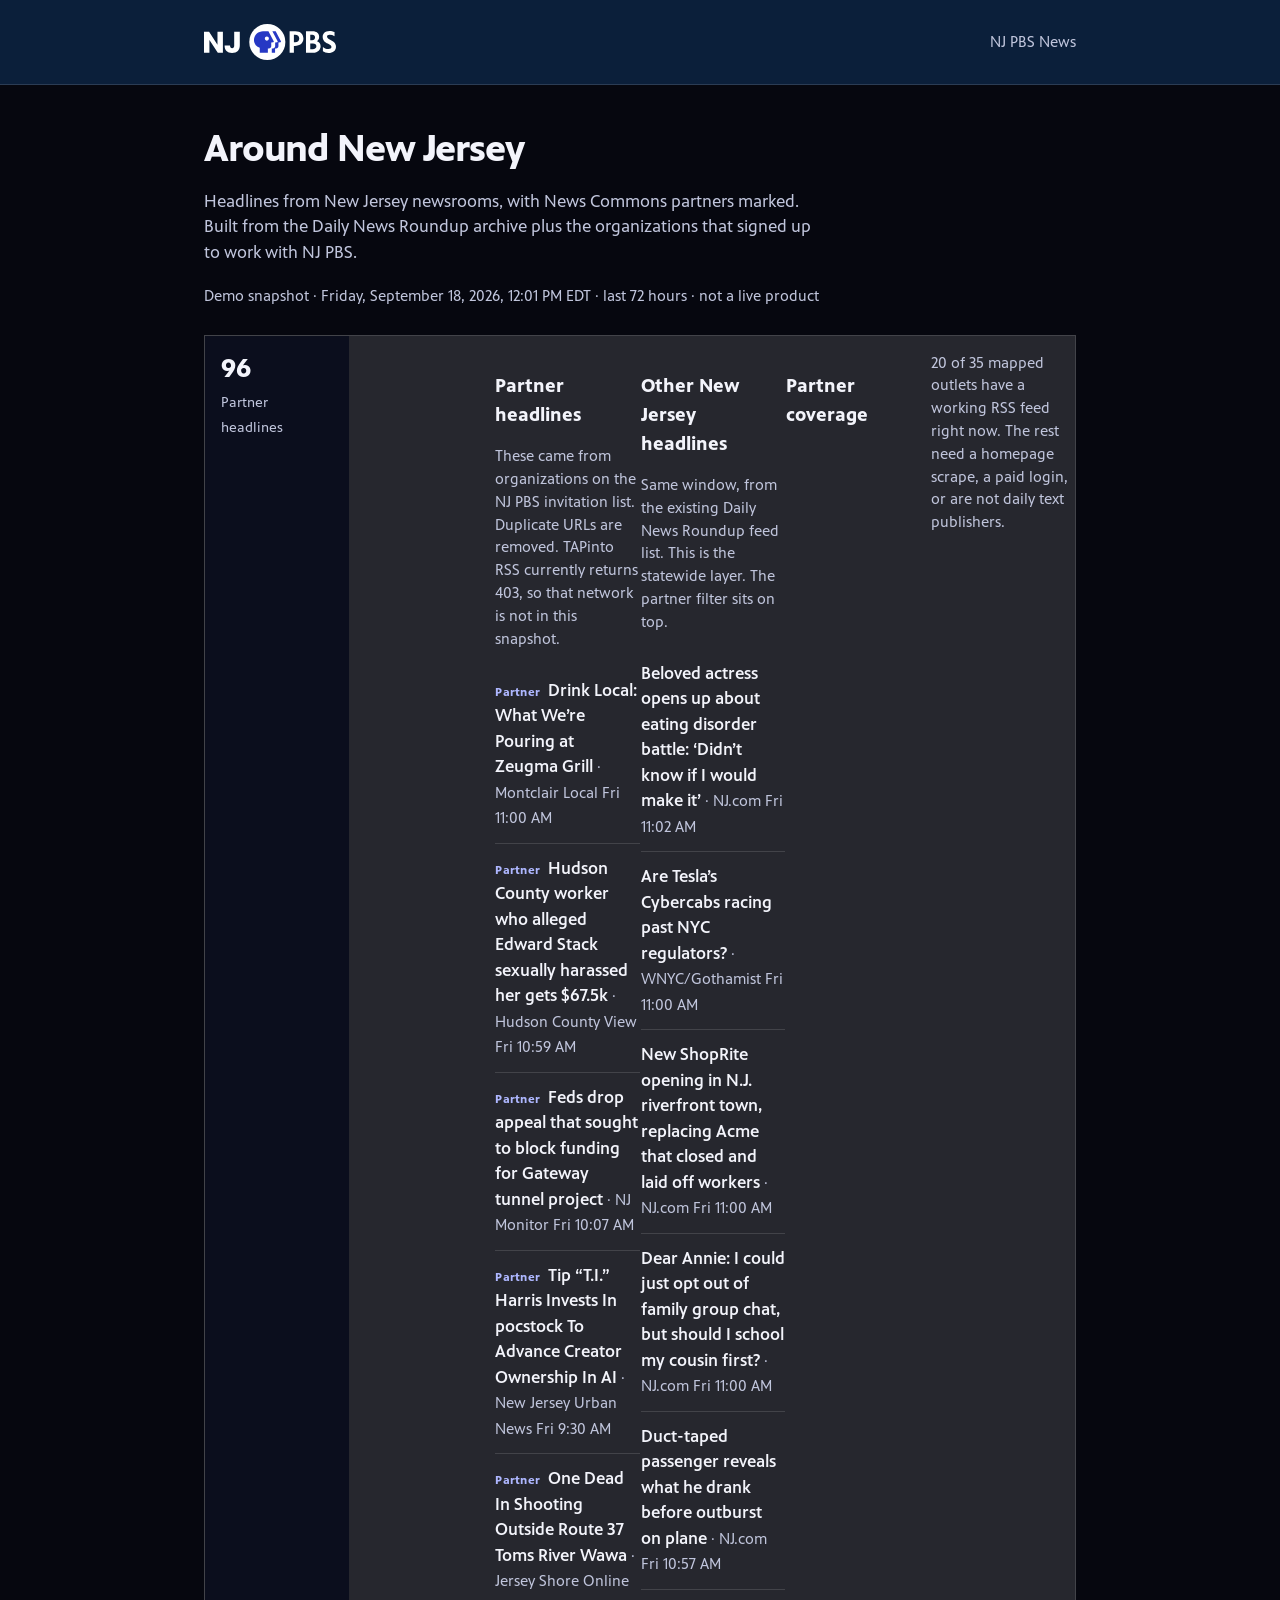
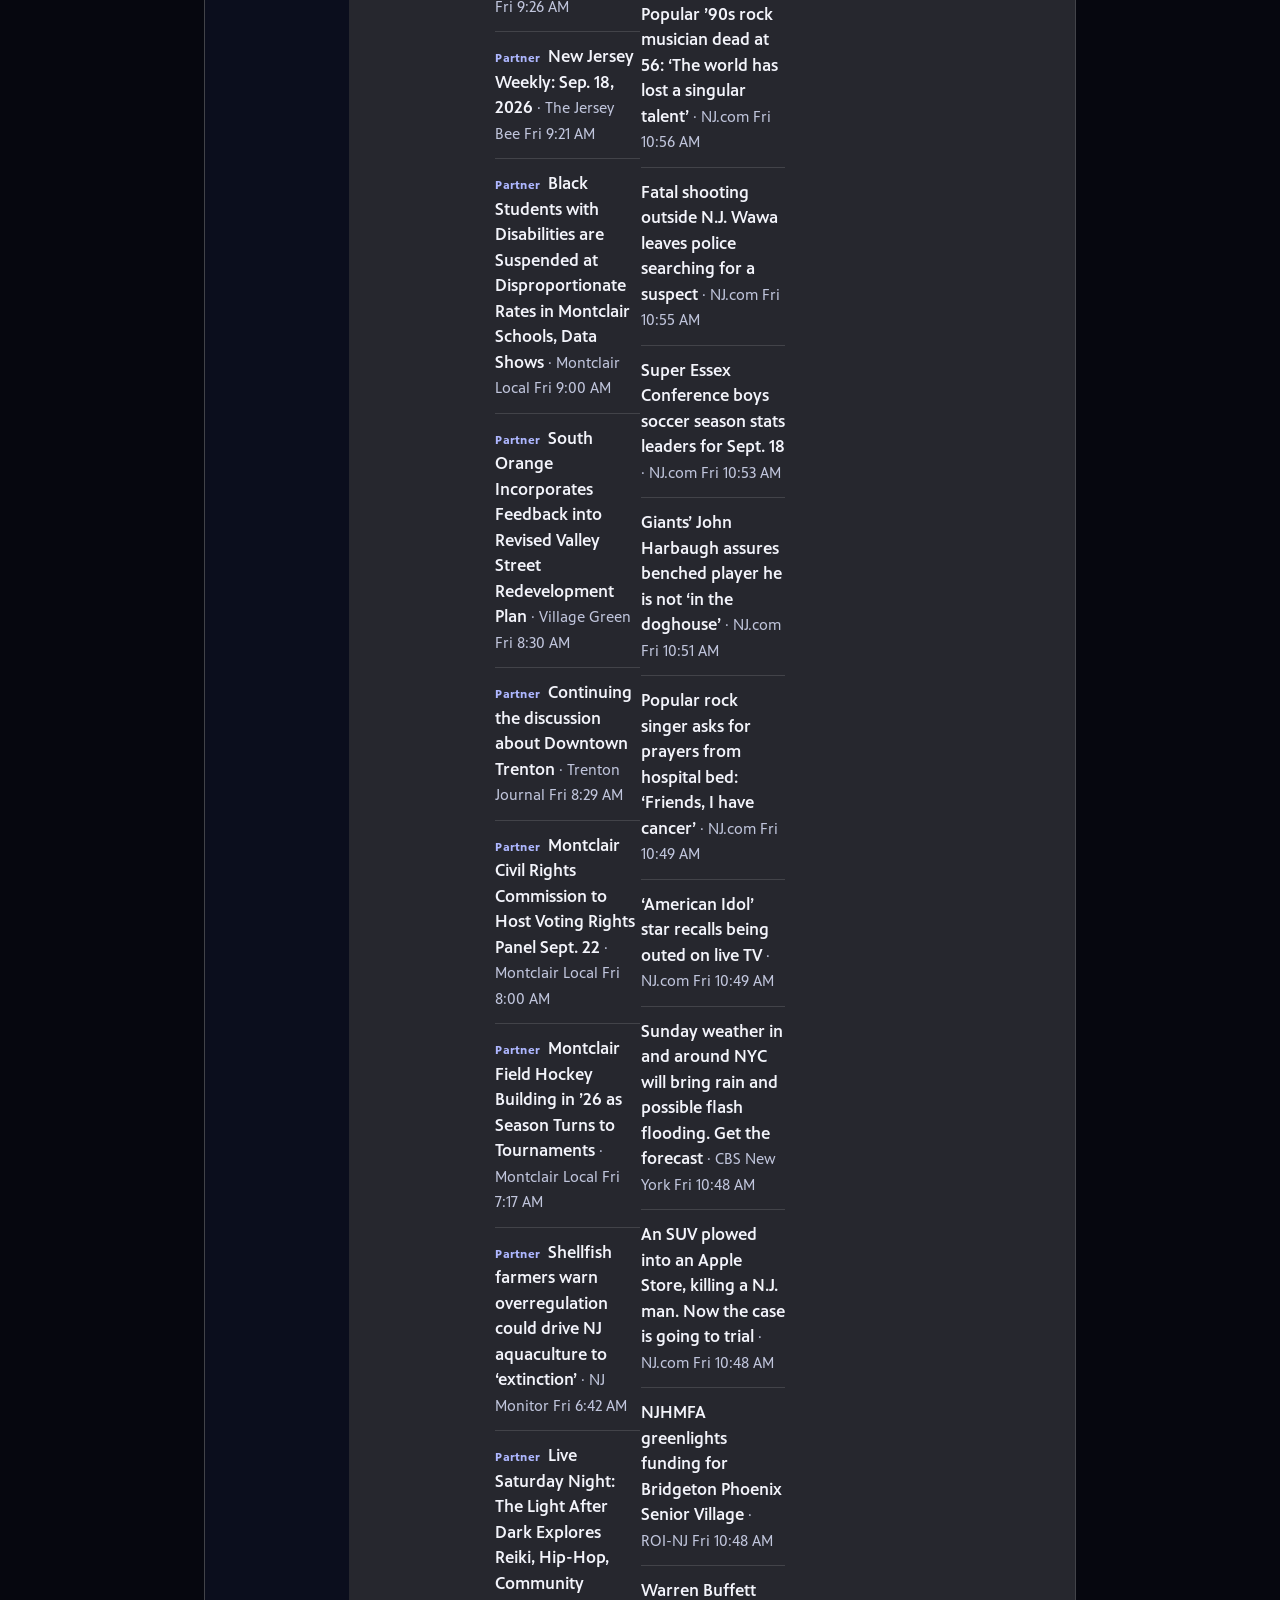
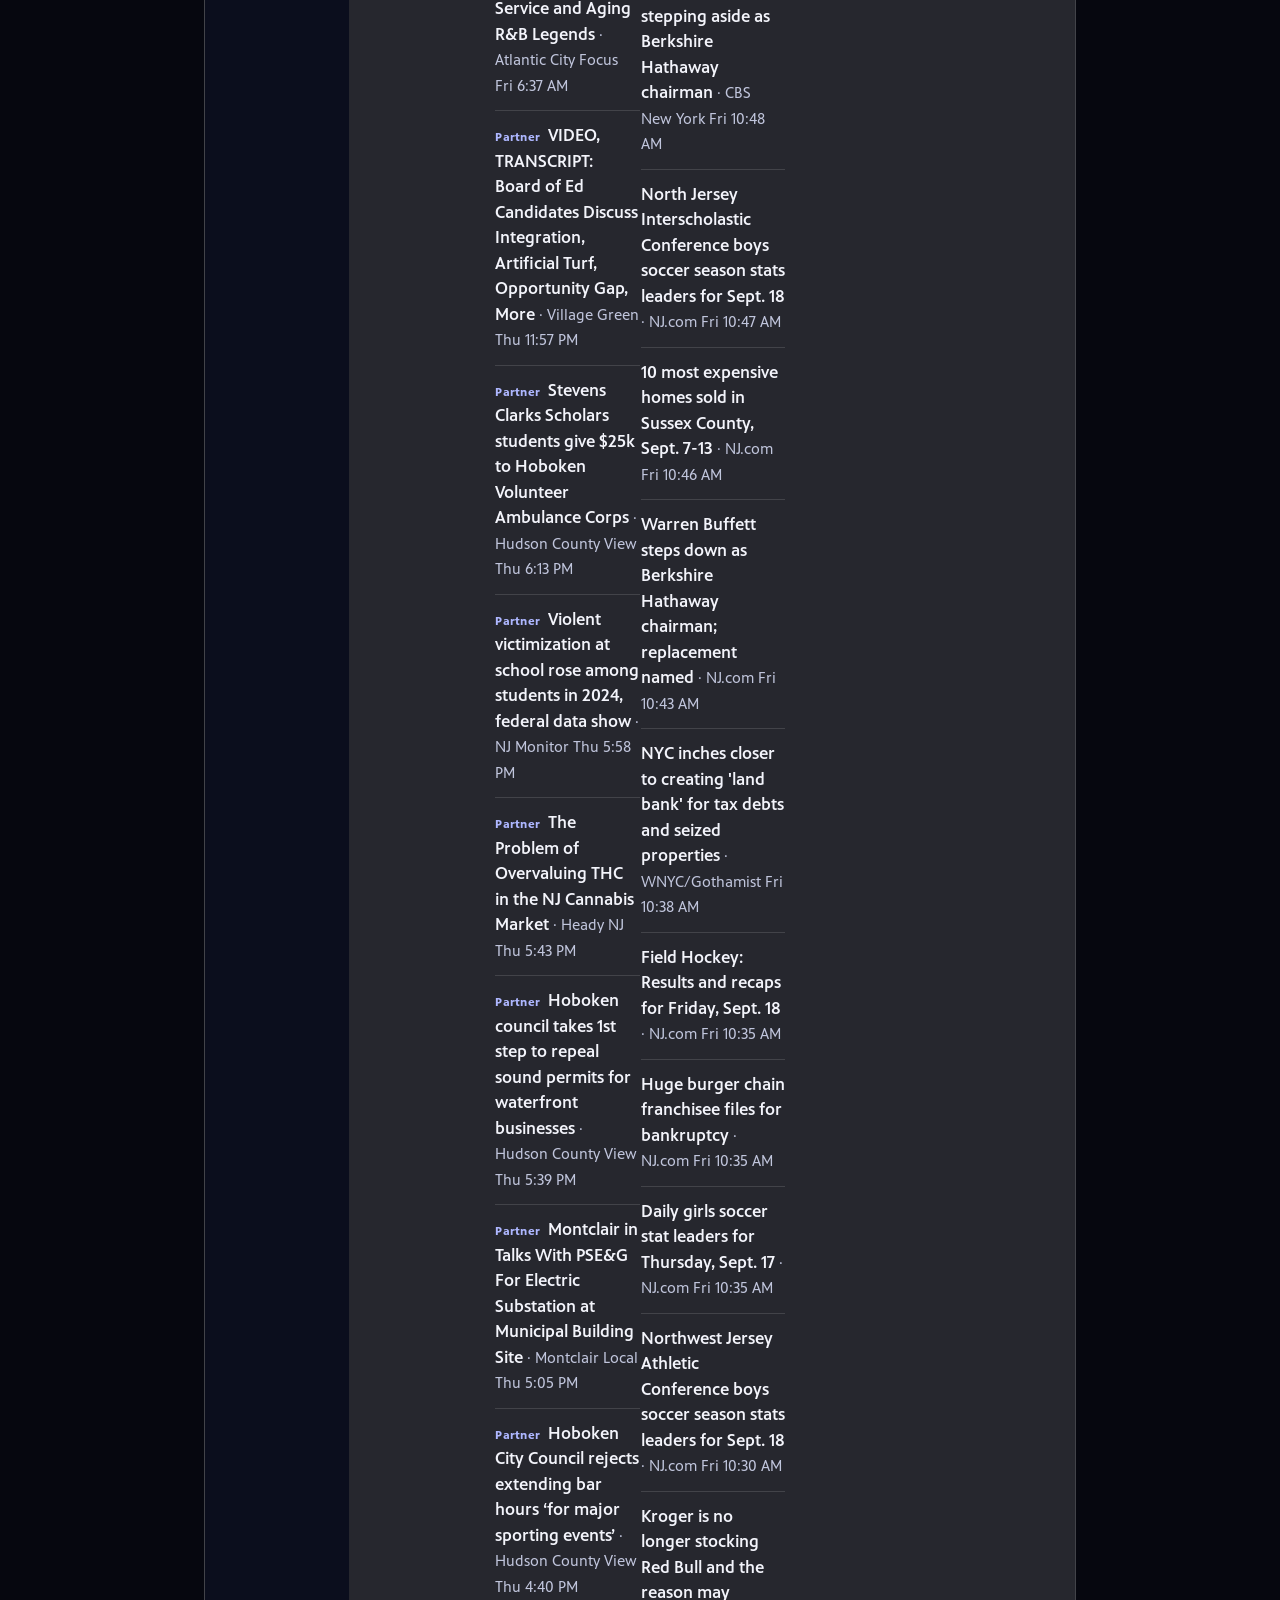
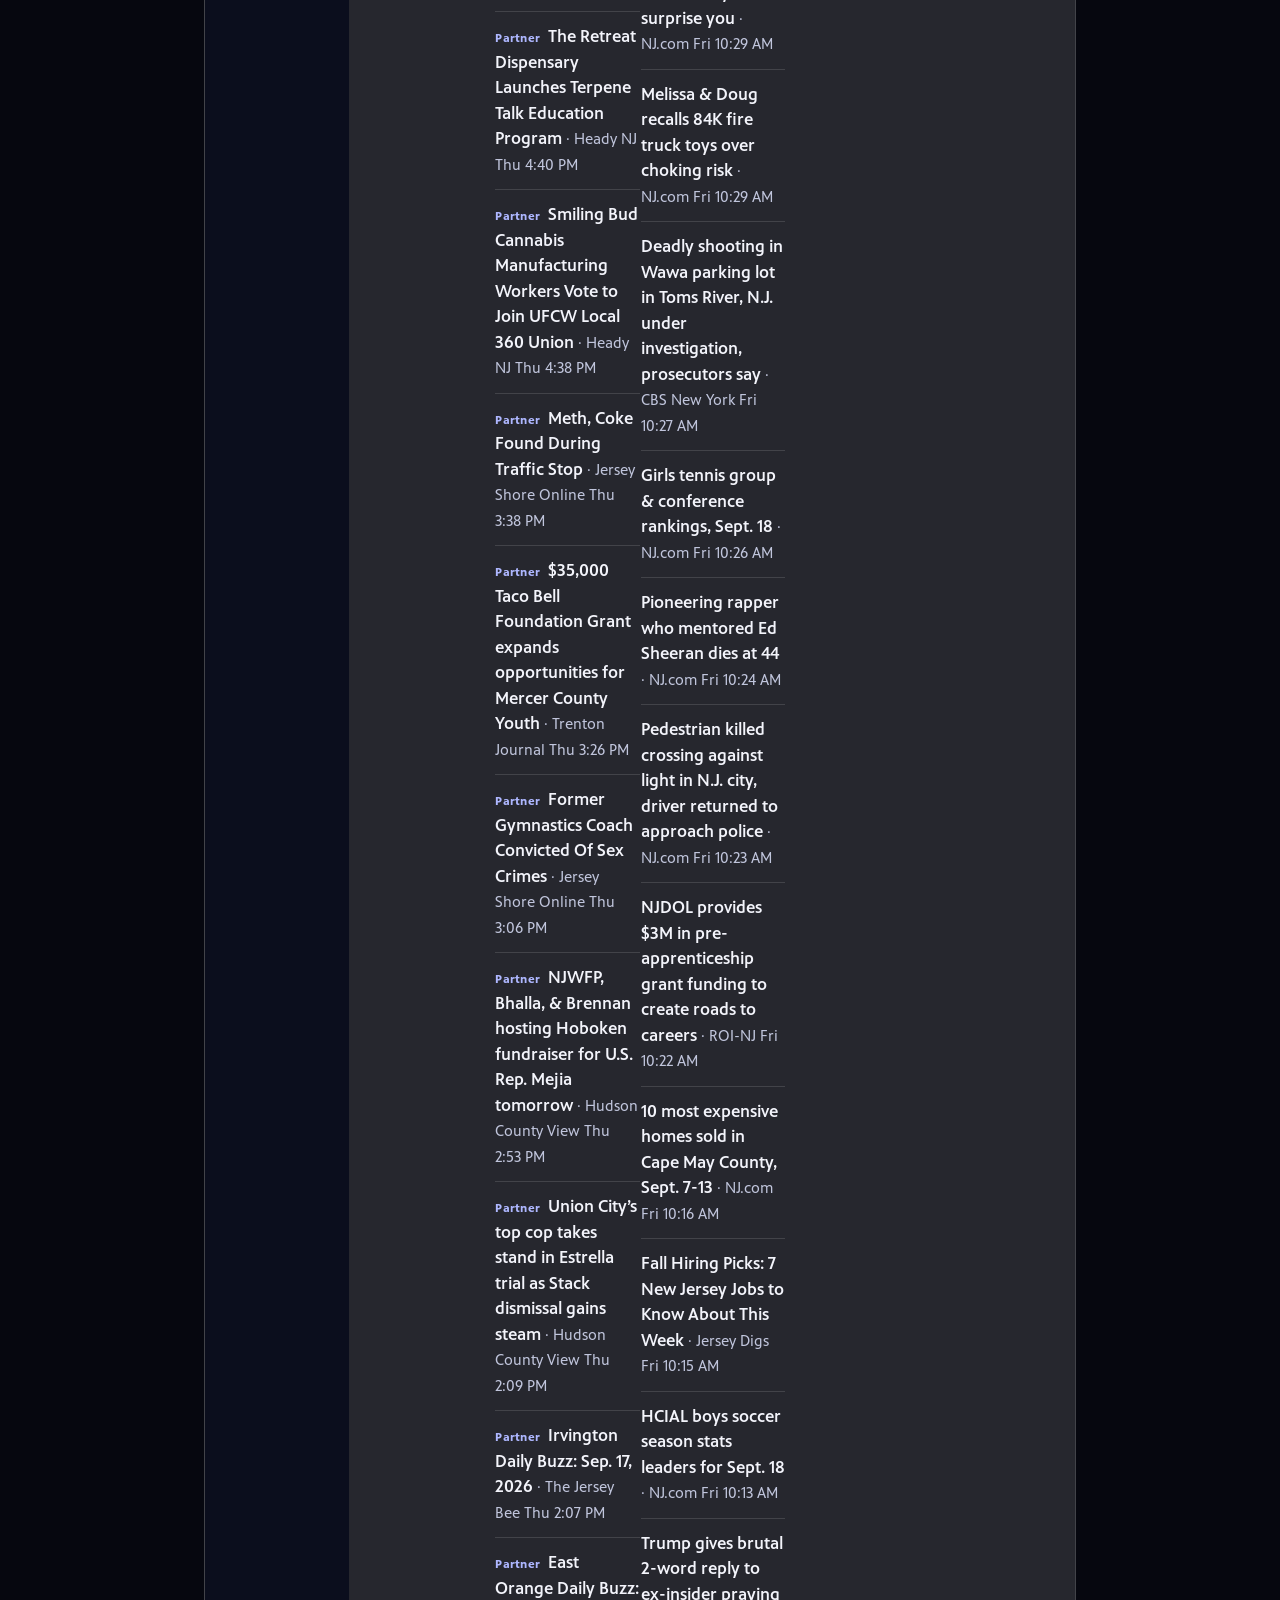
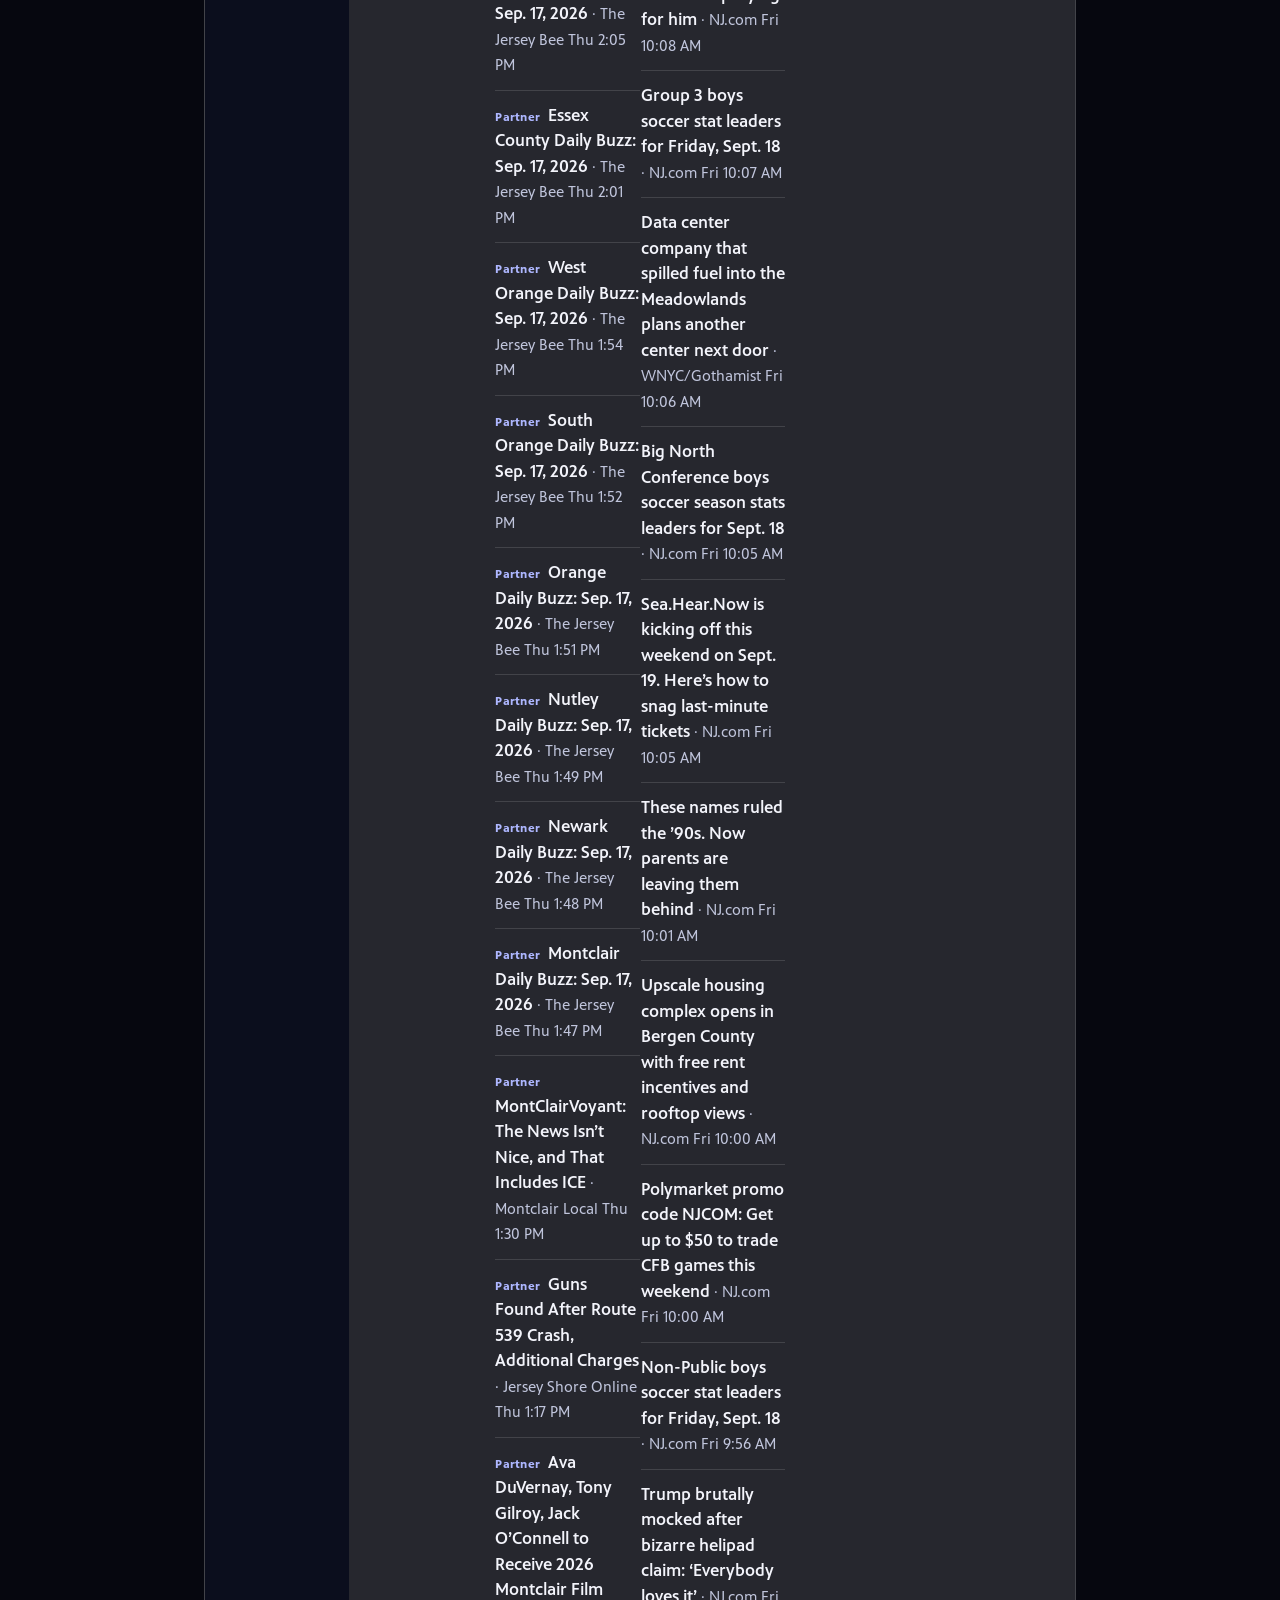
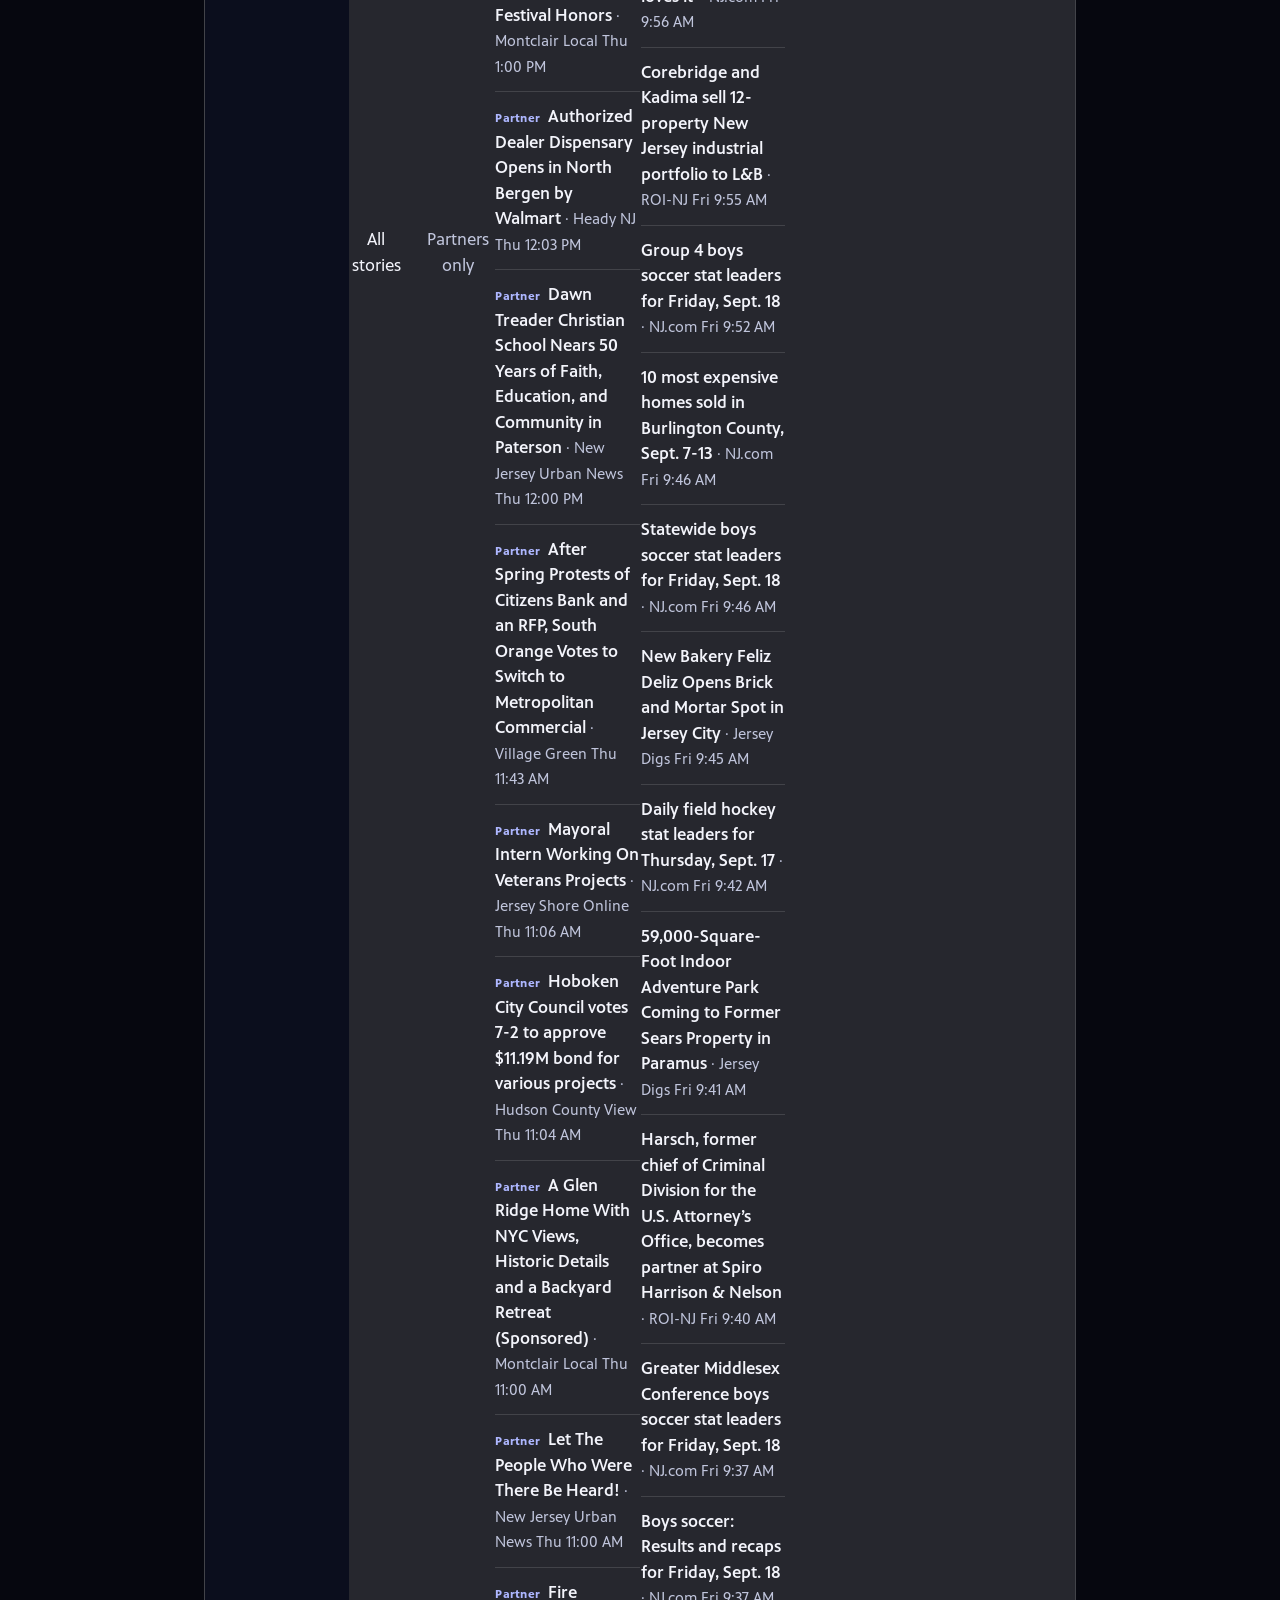
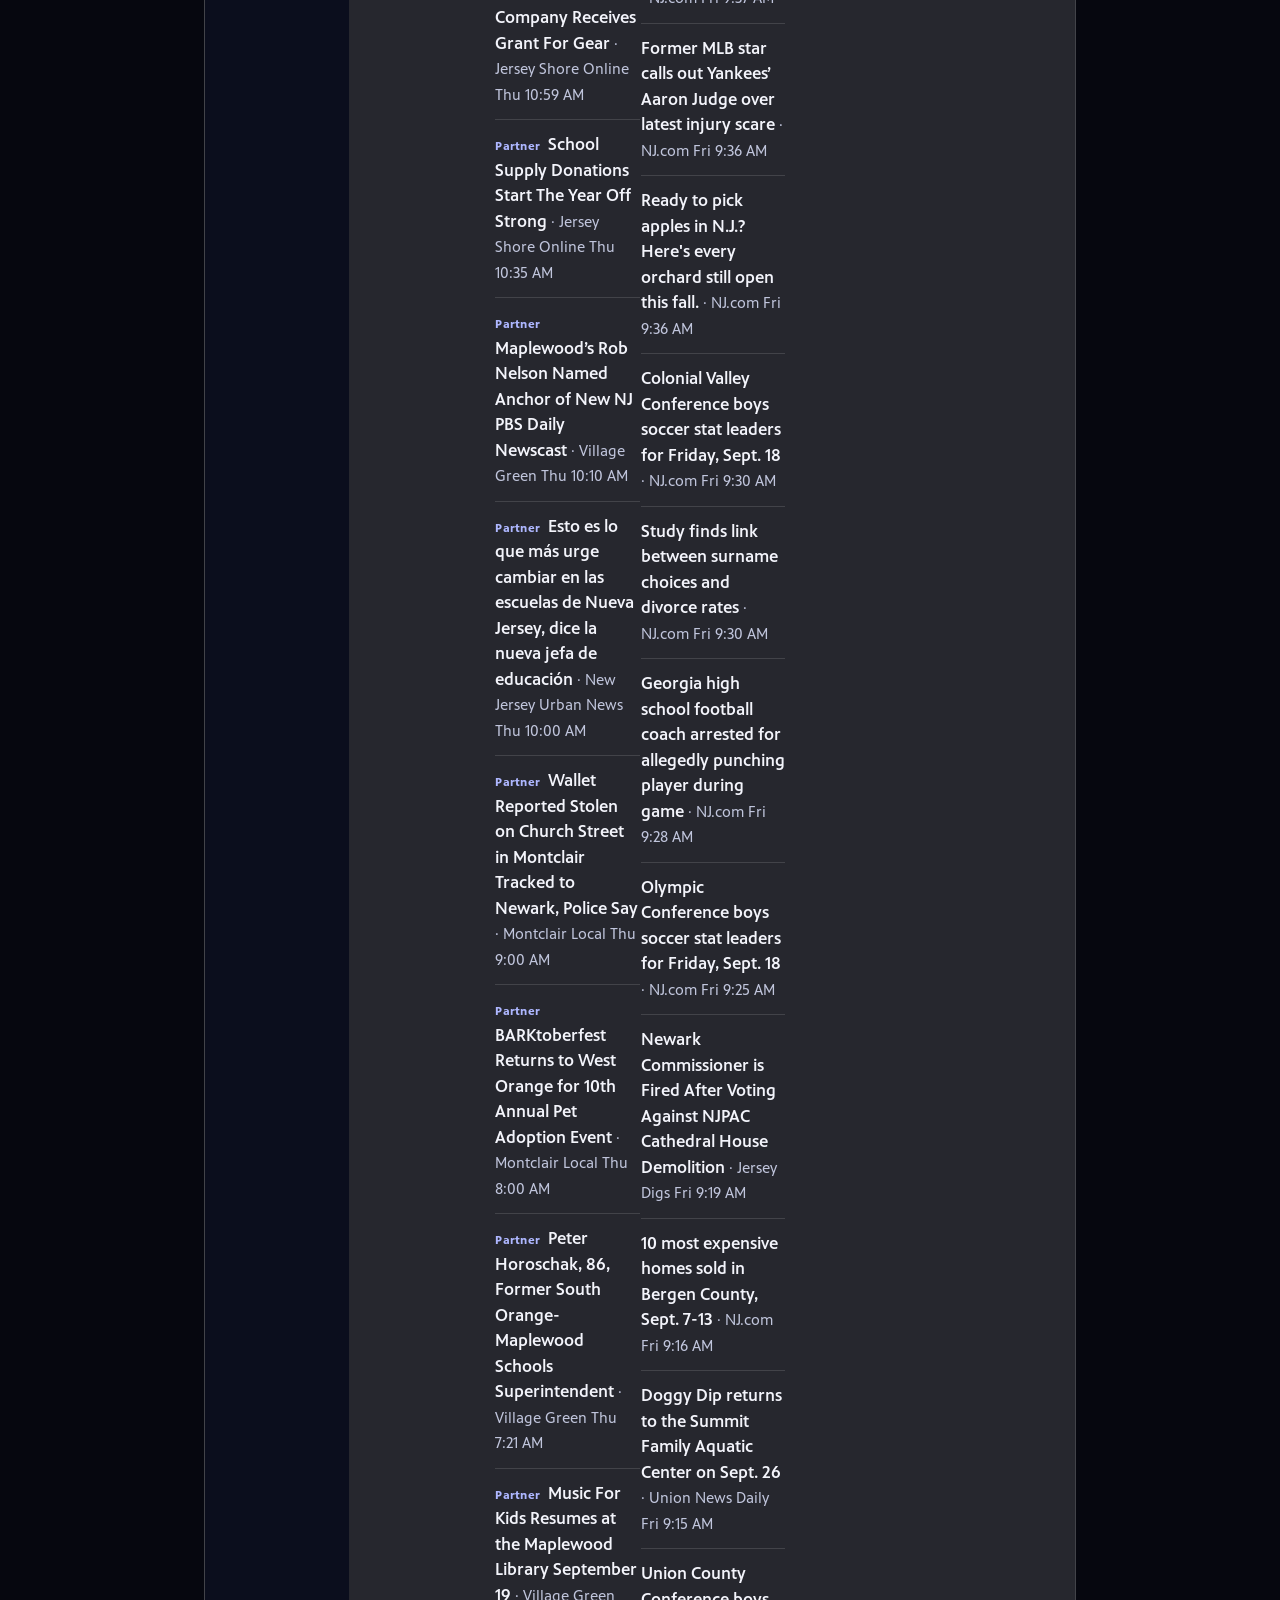
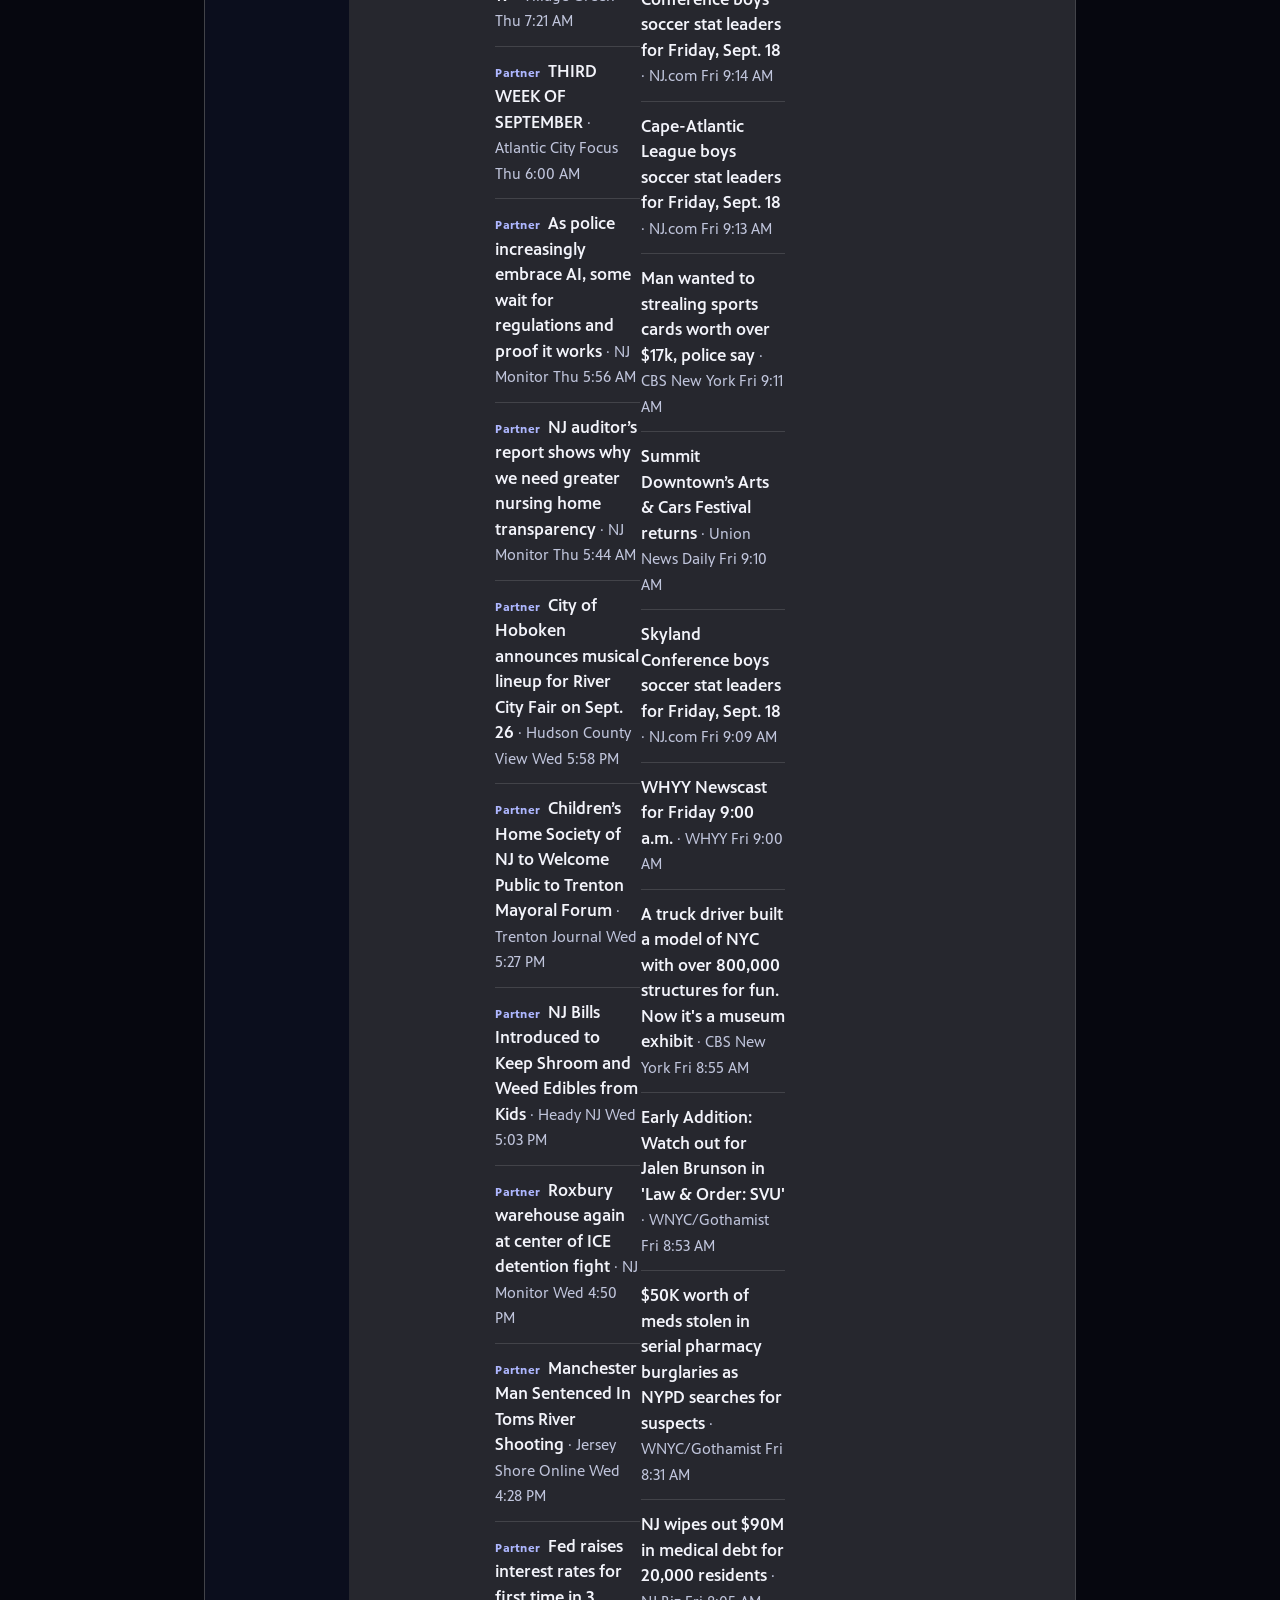
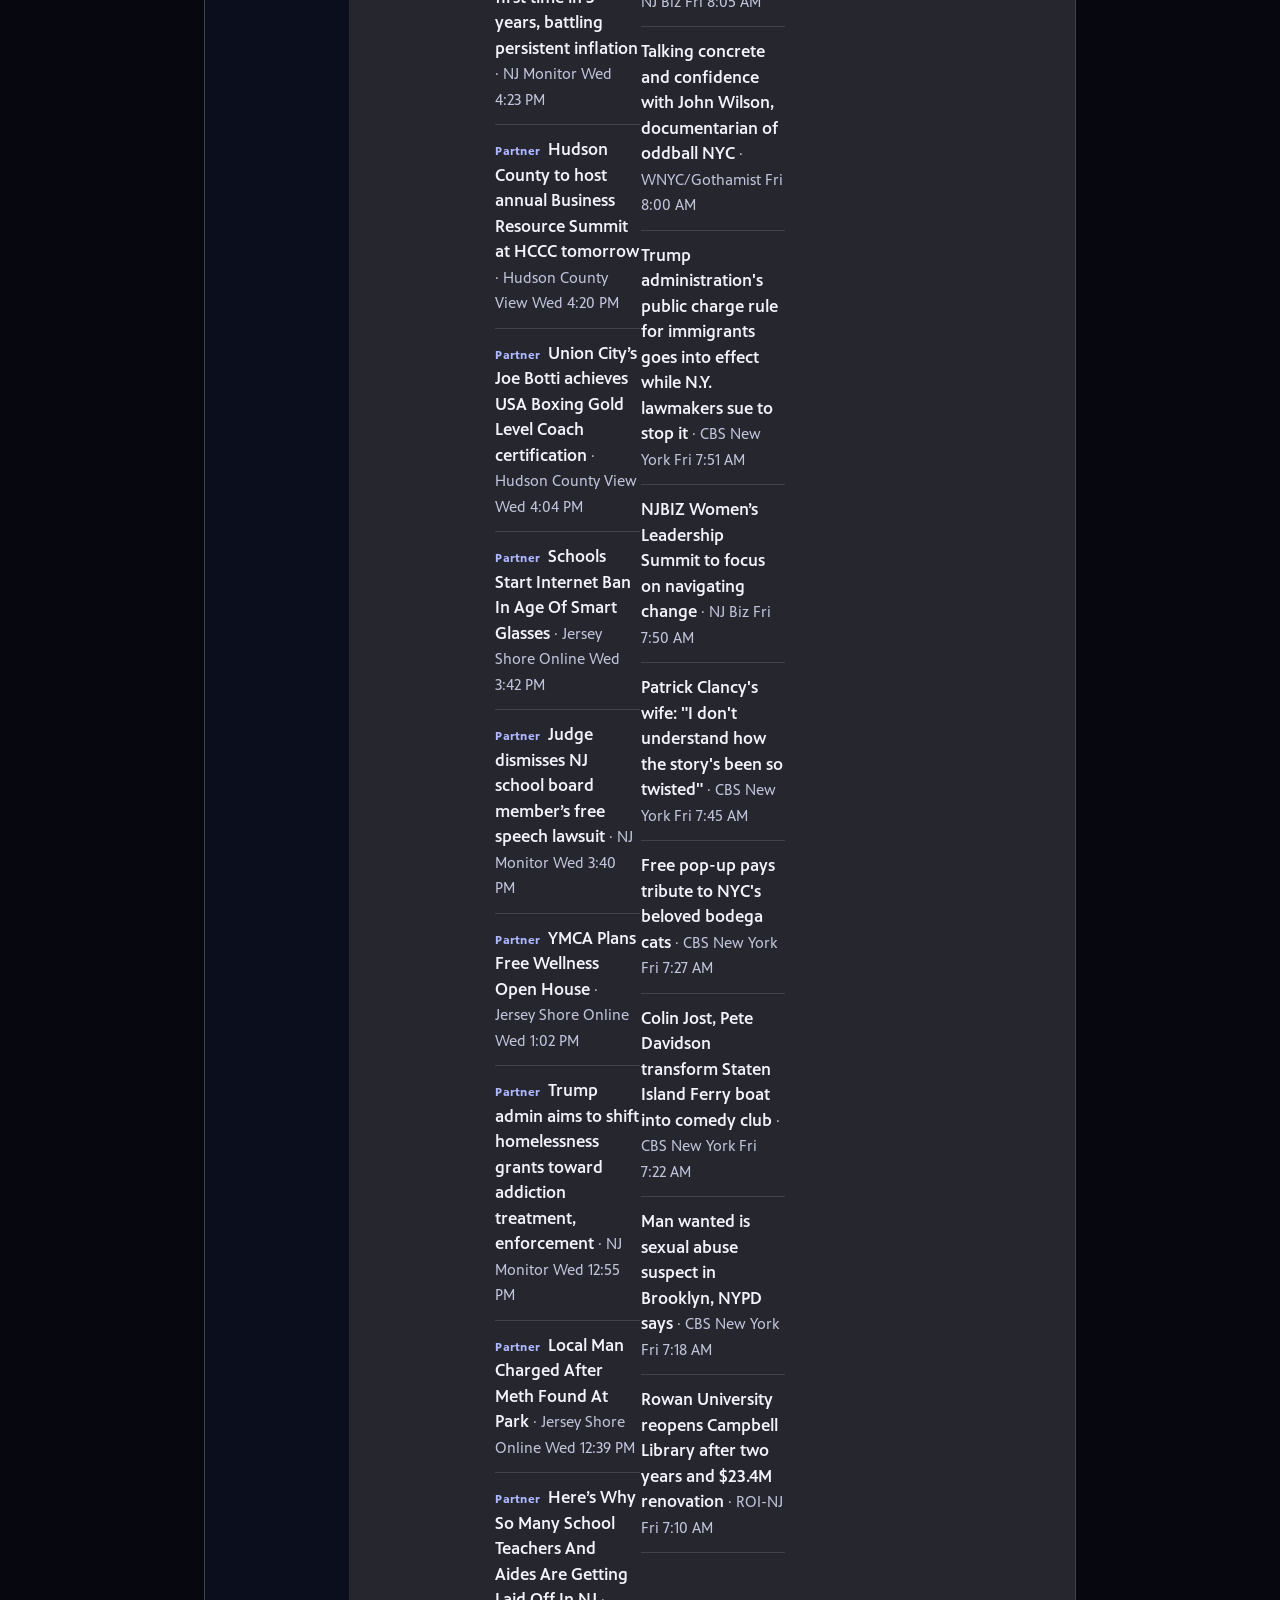
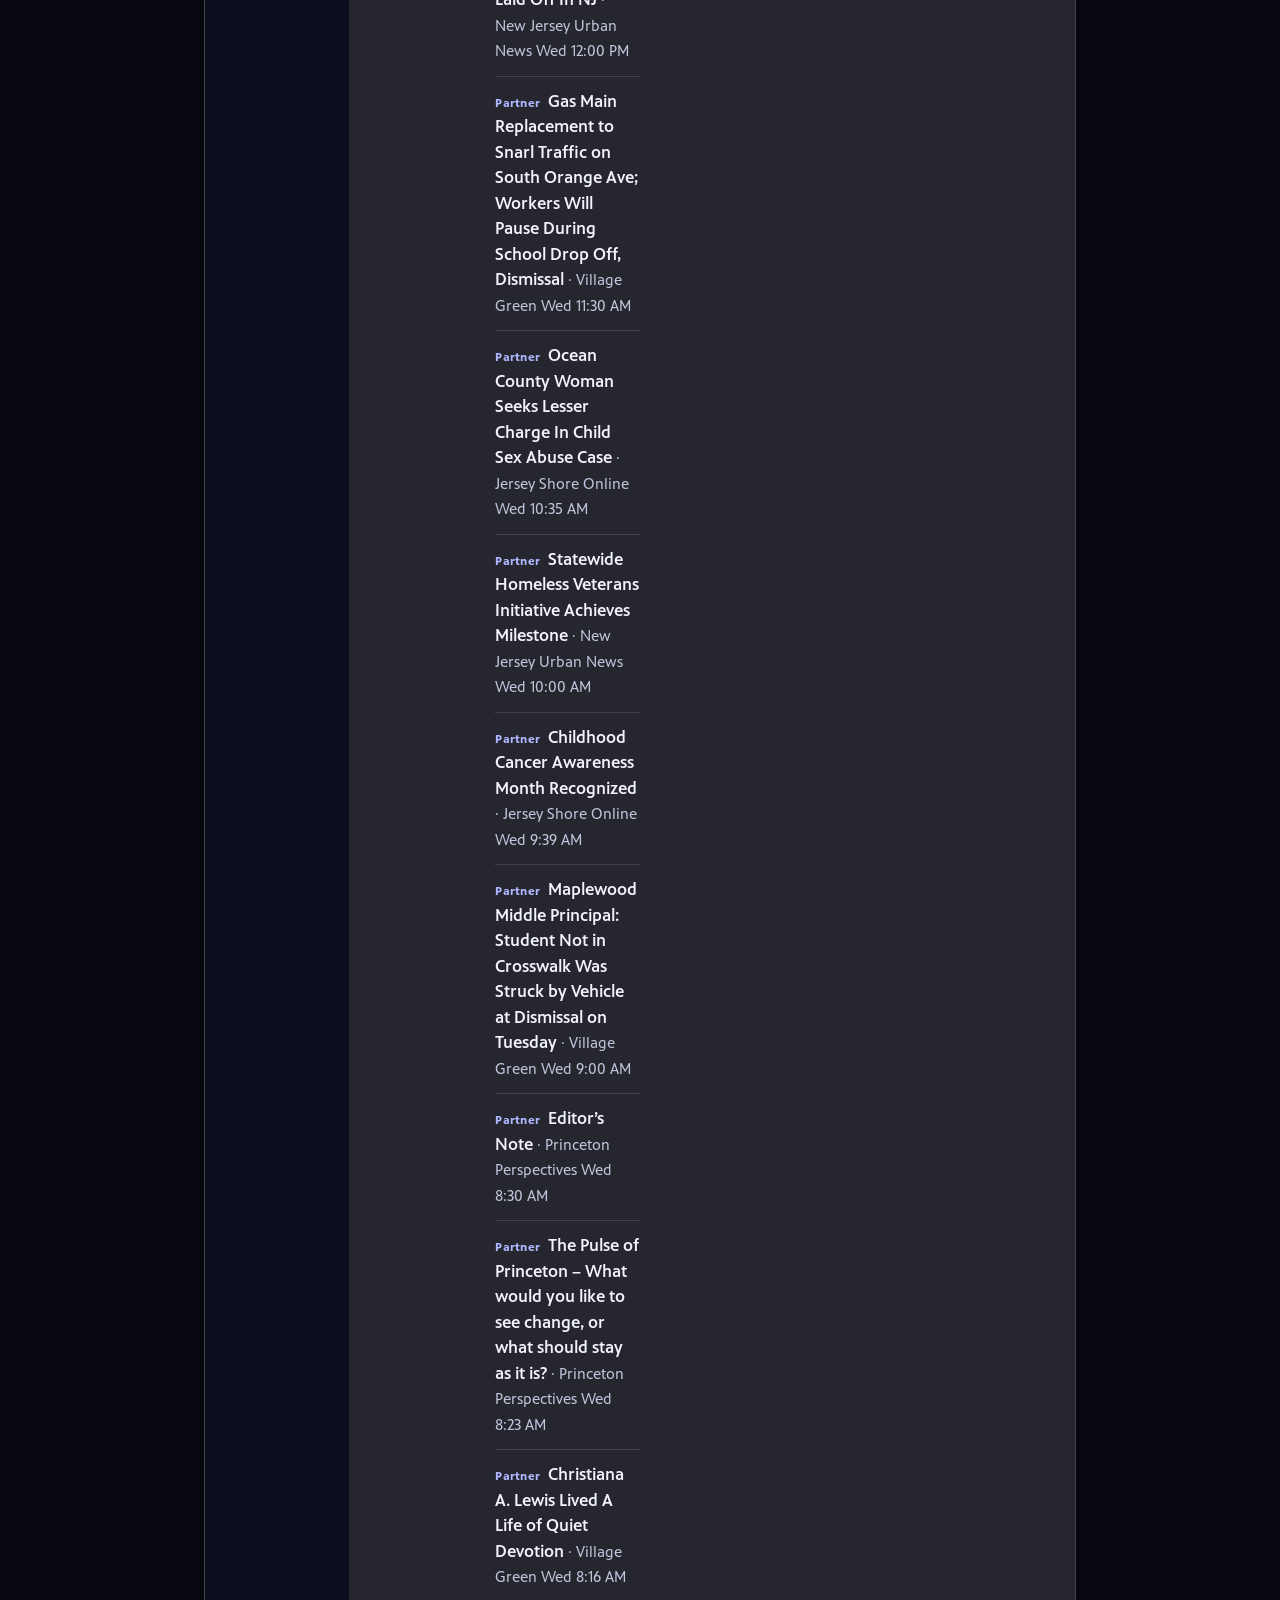
==== commit 5c8ddd2c: "Brand the Around New Jersey demo with official NJ PBS marks. Use the white-and-blue horizontal logo " ====
--- a/index.html
+++ b/index.html
@@ -3,257 +3,361 @@
 <head>
 <meta charset="utf-8">
 <meta name="viewport" content="width=device-width, initial-scale=1">
-<title>Around New Jersey — partner feed demo</title>
+<title>Around New Jersey · NJ PBS</title>
+<link rel="icon" href="brand/pbs-white.svg">
 <style>
+@font-face {
+  font-family: "PBS Sans";
+  src: url("brand/fonts/PBSSans.woff2") format("woff2");
+  font-weight: 400;
+  font-style: normal;
+  font-display: swap;
+}
+@font-face {
+  font-family: "PBS Sans";
+  src: url("brand/fonts/PBSSans-Medium.woff2") format("woff2");
+  font-weight: 500;
+  font-style: normal;
+  font-display: swap;
+}
+@font-face {
+  font-family: "PBS Sans";
+  src: url("brand/fonts/PBSSans-Bold.woff2") format("woff2");
+  font-weight: 700;
+  font-style: normal;
+  font-display: swap;
+}
 :root {
-  --ink: #1b1b18;
-  --muted: #5c5a54;
-  --paper: #f6f1e8;
-  --card: #fffdf8;
-  --line: #d9d1c3;
-  --partner: #0b3d2e;
-  --partner-bg: #e4f0ea;
+  --pbs-blue: #2638c4;
+  --pbs-blue-bright: #4d5ee8;
+  --focus: #aeb7ff;
+  --bg-0: #06070f;
+  --bg-1: #0b0e1d;
+  --bg-2: #131736;
+  --text: #f3f4fb;
+  --text-dim: #c0c5dc;
+  --line: rgba(255, 255, 255, 0.13);
 }
 * { box-sizing: border-box; }
+html { color-scheme: dark; }
 body {
   margin: 0;
-  font: 17px/1.45 "Iowan Old Style", "Palatino Linotype", Palatino, Georgia, serif;
-  color: var(--ink);
-  background: var(--paper);
-}
-header, main { max-width: 920px; margin: 0 auto; padding: 0 24px; }
-header { padding-top: 36px; padding-bottom: 12px; }
-h1 { font-size: 2.1rem; font-weight: 700; letter-spacing: -0.02em; margin: 0 0 8px; }
-.lede { color: var(--muted); max-width: 62ch; }
-.meta { font-size: 0.92rem; color: var(--muted); margin: 18px 0 28px; }
-h2 { font-size: 1.25rem; margin: 36px 0 10px; }
-.note { font-size: 0.95rem; color: var(--muted); max-width: 70ch; }
+  font: 17px/1.5 "PBS Sans", "Helvetica Neue", Helvetica, Arial, sans-serif;
+  color: var(--text);
+  background: var(--bg-0);
+}
+a { color: var(--focus); }
+.masthead {
+  background: #0b1f3a;
+  border-bottom: 1px solid var(--line);
+}
+.masthead-inner {
+  max-width: 920px;
+  margin: 0 auto;
+  padding: 16px 24px;
+  display: flex;
+  align-items: center;
+  justify-content: space-between;
+  gap: 16px;
+}
+.masthead img { display: block; height: 36px; width: auto; }
+.masthead-meta { color: var(--text-dim); font-size: 0.92rem; }
+main { max-width: 920px; margin: 0 auto; padding: 36px 24px 24px; }
+h1 {
+  font-size: 2.35rem;
+  font-weight: 700;
+  letter-spacing: -0.03em;
+  margin: 0 0 12px;
+}
+.lede { color: var(--text-dim); max-width: 62ch; margin: 0 0 20px; }
+.meta { color: var(--text-dim); font-size: 0.92rem; margin: 0 0 28px; }
+.stats {
+  display: grid;
+  grid-template-columns: repeat(auto-fit, minmax(140px, 1fr));
+  gap: 1px;
+  background: var(--line);
+  border: 1px solid var(--line);
+  margin: 0 0 28px;
+}
+.stat {
+  background: var(--bg-1);
+  padding: 14px 16px;
+}
+.stat b { display: block; font-size: 1.6rem; }
+.stat span { color: var(--text-dim); font-size: 0.88rem; }
+.filters {
+  display: flex;
+  gap: 20px;
+  margin: 0 0 32px;
+  border-bottom: 1px solid var(--line);
+}
+.filters button {
+  appearance: none;
+  background: none;
+  border: 0;
+  border-bottom: 2px solid transparent;
+  color: var(--text-dim);
+  font: inherit;
+  padding: 8px 0 10px;
+  cursor: pointer;
+}
+.filters button[aria-pressed="true"] {
+  color: var(--text);
+  border-bottom-color: var(--pbs-blue-bright);
+}
+h2 { font-size: 1.2rem; font-weight: 700; margin: 36px 0 10px; }
+.note { color: var(--text-dim); font-size: 0.95rem; max-width: 70ch; }
 ul.stories { list-style: none; padding: 0; margin: 0; }
 ul.stories li {
-  padding: 10px 0;
+  padding: 12px 0;
   border-bottom: 1px solid var(--line);
 }
-ul.stories a { color: var(--ink); text-decoration: none; font-weight: 600; }
+ul.stories a {
+  color: var(--text);
+  text-decoration: none;
+  font-weight: 500;
+}
 ul.stories a:hover { text-decoration: underline; }
-.src, .when { color: var(--muted); font-weight: 400; font-size: 0.92rem; }
+.src, .when { color: var(--text-dim); font-weight: 400; font-size: 0.92rem; }
 .src::before { content: " · "; }
 .star {
   display: inline-block;
   margin-right: 8px;
-  padding: 1px 7px;
-  font-size: 0.72rem;
-  letter-spacing: 0.04em;
-  text-transform: uppercase;
-  color: var(--partner);
-  background: var(--partner-bg);
-  border-radius: 999px;
-  font-family: "Helvetica Neue", Helvetica, Arial, sans-serif;
-  vertical-align: 2px;
-}
+  color: var(--focus);
+  font-size: 0.78rem;
+  font-weight: 700;
+  letter-spacing: 0.02em;
+}
+body.partners-only .is-other,
+body.partners-only #other-block { display: none; }
 table { width: 100%; border-collapse: collapse; font-size: 0.95rem; margin: 12px 0 28px; }
-th, td { text-align: left; padding: 8px 6px; border-bottom: 1px solid var(--line); vertical-align: top; }
-th { font-family: "Helvetica Neue", Helvetica, Arial, sans-serif; font-size: 0.78rem; letter-spacing: 0.04em; text-transform: uppercase; color: var(--muted); }
-.stats { display: flex; gap: 18px; flex-wrap: wrap; margin: 16px 0 8px; }
-.stat { background: var(--card); border: 1px solid var(--line); padding: 12px 16px; min-width: 140px; }
-.stat b { display: block; font-size: 1.5rem; }
-.stat span { color: var(--muted); font-size: 0.88rem; }
-footer { max-width: 920px; margin: 48px auto 64px; padding: 0 24px; color: var(--muted); font-size: 0.9rem; }
+th, td { text-align: left; padding: 10px 6px; border-bottom: 1px solid var(--line); vertical-align: top; }
+th { font-size: 0.78rem; letter-spacing: 0.04em; text-transform: uppercase; color: var(--text-dim); font-weight: 500; }
+footer {
+  max-width: 920px;
+  margin: 0 auto 64px;
+  padding: 24px;
+  color: var(--text-dim);
+  font-size: 0.9rem;
+  border-top: 1px solid var(--line);
+}
 </style>
-
 </head>
 <body>
-<header>
-  <h1>Around New Jersey</h1>
-  <p class="lede">Headlines from New Jersey newsrooms, with News Commons partners marked. Built from the Daily News Roundup archive plus the 40 organizations that signed up to work with NJ PBS.</p>
-  <p class="meta">Demo snapshot · Friday, September 18, 2026, 11:10 AM EDT · last 72 hours · not a live product</p>
-  <div class="stats">
+  <header class="masthead">
+    <div class="masthead-inner">
+      <a href="https://njpbs.org/"><img src="brand/njpbs-horizontal-white.svg" width="146" height="40" alt="NJ PBS"></a>
+      <p class="masthead-meta">NJ PBS News</p>
+    </div>
+  </header>
+  <main>
+    <h1>Around New Jersey</h1>
+    <p class="lede">Headlines from New Jersey newsrooms, with News Commons partners marked. Built from the Daily News Roundup archive plus the organizations that signed up to work with NJ PBS.</p>
+    <p class="meta">Demo snapshot · Friday, September 18, 2026, 12:01 PM EDT · last 72 hours · not a live product</p>
+    <div class="stats">
     <div class="stat"><b>96</b><span>Partner headlines</span></div>
-    <div class="stat"><b>294</b><span>Other NJ headlines</span></div>
-    <div class="stat"><b>20</b><span>Partner feeds found</span></div>
-    <div class="stat"><b>67</b><span>Statewide DNR feeds</span></div>
-  </div>
-</header>
-<main>
-  <h2>Partner headlines</h2>
-  <p class="note">These came from organizations on Stefanie’s invitation list. Duplicate URLs are removed. TAPinto RSS currently returns 403, so the network is not in this snapshot even though Michael Shapiro signed it up.</p>
-  <ul class="stories">
-    <li><span class="star" title="News Commons partner">Partner</span><a href="https://montclairlocal.news/2026/09/drink-local-what-were-pouring-at-zeugma-grill/">Drink Local: What We’re Pouring at Zeugma Grill</a> <span class="src">Montclair Local</span> <span class="when">Fri 11:00 AM</span></li>
-<li><span class="star" title="News Commons partner">Partner</span><a href="https://hudsoncountyview.com/hudson-county-worker-who-alleged-edward-stack-sexually-harassed-her-gets-67-5k/">Hudson County worker who alleged Edward Stack sexually harassed her gets $67.5k</a> <span class="src">Hudson County View</span> <span class="when">Fri 10:59 AM</span></li>
-<li><span class="star" title="News Commons partner">Partner</span><a href="https://newjerseymonitor.com/2026/09/18/trump-appeal-gateway-tunnel-funding/">Feds drop appeal that sought to block funding for Gateway tunnel project</a> <span class="src">NJ Monitor</span> <span class="when">Fri 10:07 AM</span></li>
-<li><span class="star" title="News Commons partner">Partner</span><a href="https://njurbannews.com/2026/09/18/tip-t-i-harris-invests-in-pocstock-to-advance-creator-ownership-in-ai/">Tip “T.I.” Harris Invests In pocstock To Advance Creator Ownership In AI</a> <span class="src">New Jersey Urban News</span> <span class="when">Fri 9:30 AM</span></li>
-<li><span class="star" title="News Commons partner">Partner</span><a href="https://www.jerseyshoreonline.com/toms-river/man-shot-outside-route-37-wawa-in-toms-river-fatal/">One Dead In Shooting Outside Route 37 Toms River Wawa</a> <span class="src">Jersey Shore Online</span> <span class="when">Fri 9:26 AM</span></li>
-<li><span class="star" title="News Commons partner">Partner</span><a href="https://jerseybee.org/2026/09/18/new-jersey-weekly-sep-18-2026/">New Jersey Weekly: Sep. 18, 2026</a> <span class="src">The Jersey Bee</span> <span class="when">Fri 9:21 AM</span></li>
-<li><span class="star" title="News Commons partner">Partner</span><a href="https://montclairlocal.news/2026/09/black-students-with-disabilities-are-suspended-at-disproportionate-rates-in-montclair-schools-data-shows/">Black Students with Disabilities are Suspended at Disproportionate Rates in Montclair Schools, Data Shows</a> <span class="src">Montclair Local</span> <span class="when">Fri 9:00 AM</span></li>
-<li><span class="star" title="News Commons partner">Partner</span><a href="https://villagegreennj.com/community/south-orange-incorporates-feedback-into-revised-valley-street-redevelopment-plan/">South Orange Incorporates Feedback into Revised Valley Street Redevelopment Plan</a> <span class="src">Village Green</span> <span class="when">Fri 8:30 AM</span></li>
-<li><span class="star" title="News Commons partner">Partner</span><a href="https://trentonjournal.com/continuing-the-discussion-about-downtown-trenton/">Continuing the discussion about Downtown Trenton</a> <span class="src">Trenton Journal</span> <span class="when">Fri 8:29 AM</span></li>
-<li><span class="star" title="News Commons partner">Partner</span><a href="https://montclairlocal.news/2026/09/montclair-civil-rights-commission-to-host-voting-rights-panel-sept-22/">Montclair Civil Rights Commission to Host Voting Rights Panel Sept. 22</a> <span class="src">Montclair Local</span> <span class="when">Fri 8:00 AM</span></li>
-<li><span class="star" title="News Commons partner">Partner</span><a href="https://montclairlocal.news/2026/09/montclair-field-hockey-building-in-26-as-season-turns-to-tournaments/">Montclair Field Hockey Building in ’26 as Season Turns to Tournaments</a> <span class="src">Montclair Local</span> <span class="when">Fri 7:17 AM</span></li>
-<li><span class="star" title="News Commons partner">Partner</span><a href="https://newjerseymonitor.com/2026/09/18/shellfish-farmers-warn-overregulation-could-drive-nj-aquaculture-to-extinction/">Shellfish farmers warn overregulation could drive NJ aquaculture to ‘extinction’</a> <span class="src">NJ Monitor</span> <span class="when">Fri 6:42 AM</span></li>
-<li><span class="star" title="News Commons partner">Partner</span><a href="https://www.atlanticcityfocus.com/live-saturday-night-the-light-after-dark-explores-reiki-hip-hop-community-service-and-aging-r-b-legends/">Live Saturday Night: The Light After Dark Explores Reiki, Hip-Hop, Community Service and Aging R&amp;B Legends</a> <span class="src">Atlantic City Focus</span> <span class="when">Fri 6:37 AM</span></li>
-<li><span class="star" title="News Commons partner">Partner</span><a href="https://villagegreennj.com/election/video-transcript-board-of-ed-candidates-discuss-integration-artificial-turf-opportunity-gap-more/">VIDEO, TRANSCRIPT: Board of Ed Candidates Discuss Integration, Artificial Turf, Opportunity Gap, More</a> <span class="src">Village Green</span> <span class="when">Thu 11:57 PM</span></li>
-<li><span class="star" title="News Commons partner">Partner</span><a href="https://hudsoncountyview.com/stevens-clarks-scholars-students-give-25k-to-hoboken-volunteer-ambulance-corps/">Stevens Clarks Scholars students give $25k to Hoboken Volunteer Ambulance Corps</a> <span class="src">Hudson County View</span> <span class="when">Thu 6:13 PM</span></li>
-<li><span class="star" title="News Commons partner">Partner</span><a href="https://newjerseymonitor.com/2026/09/17/repub/school-violence-rises/">Violent victimization at school rose among students in 2024, federal data show</a> <span class="src">NJ Monitor</span> <span class="when">Thu 5:58 PM</span></li>
-<li><span class="star" title="News Commons partner">Partner</span><a href="https://headynj.com/dispensary/the-problem-of-overvaluing-thc-in-the-nj-cannabis-market/">The Problem of Overvaluing THC in the NJ Cannabis Market</a> <span class="src">Heady NJ</span> <span class="when">Thu 5:43 PM</span></li>
-<li><span class="star" title="News Commons partner">Partner</span><a href="https://hudsoncountyview.com/hoboken-council-takes-1st-step-to-repeal-sound-permits-for-waterfront-businesses/">Hoboken council takes 1st step to repeal sound permits for waterfront businesses</a> <span class="src">Hudson County View</span> <span class="when">Thu 5:39 PM</span></li>
-<li><span class="star" title="News Commons partner">Partner</span><a href="https://montclairlocal.news/2026/09/montclair-in-talks-with-pseg-for-electric-substation-at-municipal-building-site/">Montclair in Talks With PSE&amp;G For Electric Substation at Municipal Building Site</a> <span class="src">Montclair Local</span> <span class="when">Thu 5:05 PM</span></li>
-<li><span class="star" title="News Commons partner">Partner</span><a href="https://hudsoncountyview.com/hoboken-city-council-rejects-extending-bar-hours-for-major-sporting-events/">Hoboken City Council rejects extending bar hours ‘for major sporting events’</a> <span class="src">Hudson County View</span> <span class="when">Thu 4:40 PM</span></li>
-<li><span class="star" title="News Commons partner">Partner</span><a href="https://headynj.com/cannabis-events/the-retreat-dispensary-launches-terpene-talk-education-program/">The Retreat Dispensary Launches Terpene Talk Education Program</a> <span class="src">Heady NJ</span> <span class="when">Thu 4:40 PM</span></li>
-<li><span class="star" title="News Commons partner">Partner</span><a href="https://headynj.com/industry/smiling-bud-cannabis-manufacturing-workers-vote-to-join-ufcw-local-360-union/">Smiling Bud Cannabis Manufacturing Workers Vote to Join UFCW Local 360 Union</a> <span class="src">Heady NJ</span> <span class="when">Thu 4:38 PM</span></li>
-<li><span class="star" title="News Commons partner">Partner</span><a href="https://www.jerseyshoreonline.com/southern-ocean/meth-coke-found-during-traffic-stop/">Meth, Coke Found During Traffic Stop</a> <span class="src">Jersey Shore Online</span> <span class="when">Thu 3:38 PM</span></li>
-<li><span class="star" title="News Commons partner">Partner</span><a href="https://trentonjournal.com/35000-taco-bell-foundation-grant-expands-opportunities-for-mercer-county-youth/">$35,000 Taco Bell Foundation Grant expands opportunities for Mercer County Youth</a> <span class="src">Trenton Journal</span> <span class="when">Thu 3:26 PM</span></li>
-<li><span class="star" title="News Commons partner">Partner</span><a href="https://www.jerseyshoreonline.com/manchester/former-gymnastics-coach-convicted-of-sex-crimes/">Former Gymnastics Coach Convicted Of Sex Crimes</a> <span class="src">Jersey Shore Online</span> <span class="when">Thu 3:06 PM</span></li>
-<li><span class="star" title="News Commons partner">Partner</span><a href="https://hudsoncountyview.com/njwfp-bhalla-brennan-hosting-hoboken-fundraiser-for-u-s-rep-mejia-tomorrow/">NJWFP, Bhalla, &amp; Brennan hosting Hoboken fundraiser for U.S. Rep. Mejia tomorrow</a> <span class="src">Hudson County View</span> <span class="when">Thu 2:53 PM</span></li>
-<li><span class="star" title="News Commons partner">Partner</span><a href="https://hudsoncountyview.com/union-citys-top-cop-takes-stand-in-estrella-trial-as-stack-dismissal-gains-steam/">Union City’s top cop takes stand in Estrella trial as Stack dismissal gains steam</a> <span class="src">Hudson County View</span> <span class="when">Thu 2:09 PM</span></li>
-<li><span class="star" title="News Commons partner">Partner</span><a href="https://jerseybee.org/2026/09/17/irvington-daily-buzz-sep-17-2026/">Irvington Daily Buzz: Sep. 17, 2026</a> <span class="src">The Jersey Bee</span> <span class="when">Thu 2:07 PM</span></li>
-<li><span class="star" title="News Commons partner">Partner</span><a href="https://jerseybee.org/2026/09/17/east-orange-daily-buzz-sep-17-2026/">East Orange Daily Buzz: Sep. 17, 2026</a> <span class="src">The Jersey Bee</span> <span class="when">Thu 2:05 PM</span></li>
-<li><span class="star" title="News Commons partner">Partner</span><a href="https://jerseybee.org/2026/09/17/essex-county-daily-buzz-sep-17-2026/">Essex County Daily Buzz: Sep. 17, 2026</a> <span class="src">The Jersey Bee</span> <span class="when">Thu 2:01 PM</span></li>
-<li><span class="star" title="News Commons partner">Partner</span><a href="https://jerseybee.org/2026/09/17/west-orange-daily-buzz-sep-17-2026/">West Orange Daily Buzz: Sep. 17, 2026</a> <span class="src">The Jersey Bee</span> <span class="when">Thu 1:54 PM</span></li>
-<li><span class="star" title="News Commons partner">Partner</span><a href="https://jerseybee.org/2026/09/17/south-orange-daily-buzz-sep-17-2026/">South Orange Daily Buzz: Sep. 17, 2026</a> <span class="src">The Jersey Bee</span> <span class="when">Thu 1:52 PM</span></li>
-<li><span class="star" title="News Commons partner">Partner</span><a href="https://jerseybee.org/2026/09/17/orange-daily-buzz-sep-17-2026/">Orange Daily Buzz: Sep. 17, 2026</a> <span class="src">The Jersey Bee</span> <span class="when">Thu 1:51 PM</span></li>
-<li><span class="star" title="News Commons partner">Partner</span><a href="https://jerseybee.org/2026/09/17/nutley-daily-buzz-sep-17-2026/">Nutley Daily Buzz: Sep. 17, 2026</a> <span class="src">The Jersey Bee</span> <span class="when">Thu 1:49 PM</span></li>
-<li><span class="star" title="News Commons partner">Partner</span><a href="https://jerseybee.org/2026/09/17/newark-daily-buzz-sep-17-2026/">Newark Daily Buzz: Sep. 17, 2026</a> <span class="src">The Jersey Bee</span> <span class="when">Thu 1:48 PM</span></li>
-<li><span class="star" title="News Commons partner">Partner</span><a href="https://jerseybee.org/2026/09/17/montclair-daily-buzz-sep-17-2026/">Montclair Daily Buzz: Sep. 17, 2026</a> <span class="src">The Jersey Bee</span> <span class="when">Thu 1:47 PM</span></li>
-<li><span class="star" title="News Commons partner">Partner</span><a href="https://montclairlocal.news/2026/09/montclairvoyant-the-news-isnt-nice-and-that-includes-ice/">MontClairVoyant: The News Isn’t Nice, and That Includes ICE</a> <span class="src">Montclair Local</span> <span class="when">Thu 1:30 PM</span></li>
-<li><span class="star" title="News Commons partner">Partner</span><a href="https://www.jerseyshoreonline.com/southern-ocean/guns-found-after-route-539-crash-additional-charges/">Guns Found After Route 539 Crash, Additional Charges</a> <span class="src">Jersey Shore Online</span> <span class="when">Thu 1:17 PM</span></li>
-<li><span class="star" title="News Commons partner">Partner</span><a href="https://montclairlocal.news/2026/09/2026-montclair-film-festival-honorees/">Ava DuVernay, Tony Gilroy, Jack O’Connell to Receive 2026 Montclair Film Festival Honors</a> <span class="src">Montclair Local</span> <span class="when">Thu 1:00 PM</span></li>
-<li><span class="star" title="News Commons partner">Partner</span><a href="https://headynj.com/dispensary/authorized-dealer-dispensary-opens-in-north-bergen-by-walmart/">Authorized Dealer Dispensary Opens in North Bergen by Walmart</a> <span class="src">Heady NJ</span> <span class="when">Thu 12:03 PM</span></li>
-<li><span class="star" title="News Commons partner">Partner</span><a href="https://njurbannews.com/2026/09/17/dawn-treader-christian-school-nears-50-years-of-faith-education-and-community-in-paterson/">Dawn Treader Christian School Nears 50 Years of Faith, Education, and Community in Paterson</a> <span class="src">New Jersey Urban News</span> <span class="when">Thu 12:00 PM</span></li>
-<li><span class="star" title="News Commons partner">Partner</span><a href="https://villagegreennj.com/community/after-spring-protests-of-citizens-bank-and-an-rfp-south-orange-votes-to-switch-to-metropolitan-commercial/">After Spring Protests of Citizens Bank and an RFP, South Orange Votes to Switch to Metropolitan Commercial</a> <span class="src">Village Green</span> <span class="when">Thu 11:43 AM</span></li>
-<li><span class="star" title="News Commons partner">Partner</span><a href="https://www.jerseyshoreonline.com/jackson/mayoral-intern-working-on-veterans-projects/">Mayoral Intern Working On Veterans Projects</a> <span class="src">Jersey Shore Online</span> <span class="when">Thu 11:06 AM</span></li>
-<li><span class="star" title="News Commons partner">Partner</span><a href="https://hudsoncountyview.com/hoboken-city-council-votes-7-2-to-approve-11-19m-bond-for-various-projects/">Hoboken City Council votes 7-2 to approve $11.19M bond for various projects</a> <span class="src">Hudson County View</span> <span class="when">Thu 11:04 AM</span></li>
-<li><span class="star" title="News Commons partner">Partner</span><a href="https://montclairlocal.news/2026/09/69-forest-avenue-glen-ridge-home/">A Glen Ridge Home With NYC Views, Historic Details and a Backyard Retreat (Sponsored)</a> <span class="src">Montclair Local</span> <span class="when">Thu 11:00 AM</span></li>
-<li><span class="star" title="News Commons partner">Partner</span><a href="https://njurbannews.com/2026/09/17/let-the-people-who-were-there-be-heard/">Let The People Who Were There Be Heard!</a> <span class="src">New Jersey Urban News</span> <span class="when">Thu 11:00 AM</span></li>
-<li><span class="star" title="News Commons partner">Partner</span><a href="https://www.jerseyshoreonline.com/berkeley/fire-company-receives-grant-for-gear/">Fire Company Receives Grant For Gear</a> <span class="src">Jersey Shore Online</span> <span class="when">Thu 10:59 AM</span></li>
-<li><span class="star" title="News Commons partner">Partner</span><a href="https://www.jerseyshoreonline.com/manchester/school-supply-donations-start-the-year-off-strong/">School Supply Donations Start The Year Off Strong</a> <span class="src">Jersey Shore Online</span> <span class="when">Thu 10:35 AM</span></li>
-<li><span class="star" title="News Commons partner">Partner</span><a href="https://villagegreennj.com/towns/maplewood/maplewoods-rob-nelson-named-anchor-of-new-nj-pbs-daily-newscast/">Maplewood’s Rob Nelson Named Anchor of New NJ PBS Daily Newscast</a> <span class="src">Village Green</span> <span class="when">Thu 10:10 AM</span></li>
-<li><span class="star" title="News Commons partner">Partner</span><a href="https://njurbannews.com/2026/09/17/esto-es-lo-que-mas-urge-cambiar-en-las-escuelas-de-nueva-jersey-dice-la-nueva-jefa-de-educacion/">Esto es lo que más urge cambiar en las escuelas de Nueva Jersey, dice la nueva jefa de educación</a> <span class="src">New Jersey Urban News</span> <span class="when">Thu 10:00 AM</span></li>
-<li><span class="star" title="News Commons partner">Partner</span><a href="https://montclairlocal.news/2026/09/wallet-reported-stolen-on-church-street-in-montclair-tracked-to-newark-police-say/">Wallet Reported Stolen on Church Street in Montclair Tracked to Newark, Police Say</a> <span class="src">Montclair Local</span> <span class="when">Thu 9:00 AM</span></li>
-<li><span class="star" title="News Commons partner">Partner</span><a href="https://montclairlocal.news/2026/09/barktoberfest-pet-adoption-west-orange-2026/">BARKtoberfest Returns to West Orange for 10th Annual Pet Adoption Event</a> <span class="src">Montclair Local</span> <span class="when">Thu 8:00 AM</span></li>
-<li><span class="star" title="News Commons partner">Partner</span><a href="https://villagegreennj.com/obituaries/peter-horoschak-86-former-south-orange-maplewood-schools-superintendent/">Peter Horoschak, 86, Former South Orange-Maplewood Schools Superintendent</a> <span class="src">Village Green</span> <span class="when">Thu 7:21 AM</span></li>
-<li><span class="star" title="News Commons partner">Partner</span><a href="https://villagegreennj.com/arts/music-for-kids-resumes-at-the-maplewood-library-september-19/">Music For Kids Resumes at the Maplewood Library September 19</a> <span class="src">Village Green</span> <span class="when">Thu 7:21 AM</span></li>
-<li><span class="star" title="News Commons partner">Partner</span><a href="https://www.atlanticcityfocus.com/third-week-of-september-17th-20th/">THIRD WEEK OF SEPTEMBER</a> <span class="src">Atlantic City Focus</span> <span class="when">Thu 6:00 AM</span></li>
-<li><span class="star" title="News Commons partner">Partner</span><a href="https://newjerseymonitor.com/2026/09/17/nj-police-ai-regulations/">As police increasingly embrace AI, some wait for regulations and proof it works</a> <span class="src">NJ Monitor</span> <span class="when">Thu 5:56 AM</span></li>
-<li><span class="star" title="News Commons partner">Partner</span><a href="https://newjerseymonitor.com/2026/09/17/nj-auditor-report-nursing-homes/">NJ auditor’s report shows why we need greater nursing home transparency</a> <span class="src">NJ Monitor</span> <span class="when">Thu 5:44 AM</span></li>
-<li><span class="star" title="News Commons partner">Partner</span><a href="https://hudsoncountyview.com/city-of-hoboken-announces-musical-lineup-for-river-city-fair-on-sept-26/">City of Hoboken announces musical lineup for River City Fair on Sept. 26</a> <span class="src">Hudson County View</span> <span class="when">Wed 5:58 PM</span></li>
-<li><span class="star" title="News Commons partner">Partner</span><a href="https://trentonjournal.com/childrens-home-society-of-nj-to-welcome-public-to-trenton-mayoral-forum/">Children’s Home Society of NJ to Welcome Public to Trenton Mayoral Forum</a> <span class="src">Trenton Journal</span> <span class="when">Wed 5:27 PM</span></li>
-<li><span class="star" title="News Commons partner">Partner</span><a href="https://headynj.com/politics/nj-bills-introduced-to-keep-shroom-and-weed-edibles-from-kids/">NJ Bills Introduced to Keep Shroom and Weed Edibles from Kids</a> <span class="src">Heady NJ</span> <span class="when">Wed 5:03 PM</span></li>
-<li><span class="star" title="News Commons partner">Partner</span><a href="https://newjerseymonitor.com/2026/09/16/roxbury-warehouse-ice-detention/">Roxbury warehouse again at center of ICE detention fight</a> <span class="src">NJ Monitor</span> <span class="when">Wed 4:50 PM</span></li>
-<li><span class="star" title="News Commons partner">Partner</span><a href="https://www.jerseyshoreonline.com/toms-river/manchester-man-sentenced-in-toms-river-shooting/">Manchester Man Sentenced In Toms River Shooting</a> <span class="src">Jersey Shore Online</span> <span class="when">Wed 4:28 PM</span></li>
-<li><span class="star" title="News Commons partner">Partner</span><a href="https://newjerseymonitor.com/2026/09/16/repub/fed-raises-interest-rates/">Fed raises interest rates for first time in 3 years, battling persistent inflation</a> <span class="src">NJ Monitor</span> <span class="when">Wed 4:23 PM</span></li>
-<li><span class="star" title="News Commons partner">Partner</span><a href="https://hudsoncountyview.com/hudson-county-to-host-annual-business-resource-summit-at-hccc-tomorrow/">Hudson County to host annual Business Resource Summit at HCCC tomorrow</a> <span class="src">Hudson County View</span> <span class="when">Wed 4:20 PM</span></li>
-<li><span class="star" title="News Commons partner">Partner</span><a href="https://hudsoncountyview.com/union-citys-joe-botti-achieves-usa-boxing-gold-level-coach-certification/">Union City’s Joe Botti achieves USA Boxing Gold Level Coach certification</a> <span class="src">Hudson County View</span> <span class="when">Wed 4:04 PM</span></li>
-<li><span class="star" title="News Commons partner">Partner</span><a href="https://www.jerseyshoreonline.com/toms-river/schools-start-internet-ban-in-age-of-smart-glasses/">Schools Start Internet Ban In Age Of Smart Glasses</a> <span class="src">Jersey Shore Online</span> <span class="when">Wed 3:42 PM</span></li>
-<li><span class="star" title="News Commons partner">Partner</span><a href="https://newjerseymonitor.com/2026/09/16/judge-dismisses-nj-school-board-member-free-speech-lawsuit/">Judge dismisses NJ school board member’s free speech lawsuit</a> <span class="src">NJ Monitor</span> <span class="when">Wed 3:40 PM</span></li>
-<li><span class="star" title="News Commons partner">Partner</span><a href="https://www.jerseyshoreonline.com/monmouth-county/ymca-plans-free-wellness-open-house/">YMCA Plans Free Wellness Open House</a> <span class="src">Jersey Shore Online</span> <span class="when">Wed 1:02 PM</span></li>
-<li><span class="star" title="News Commons partner">Partner</span><a href="https://newjerseymonitor.com/2026/09/16/repub/trump-homelessness-grants-addiction/">Trump admin aims to shift homelessness grants toward addiction treatment, enforcement</a> <span class="src">NJ Monitor</span> <span class="when">Wed 12:55 PM</span></li>
-<li><span class="star" title="News Commons partner">Partner</span><a href="https://www.jerseyshoreonline.com/southern-ocean/local-man-charged-after-meth-found-at-park/">Local Man Charged After Meth Found At Park</a> <span class="src">Jersey Shore Online</span> <span class="when">Wed 12:39 PM</span></li>
-<li><span class="star" title="News Commons partner">Partner</span><a href="https://njurbannews.com/2026/09/16/heres-why-so-many-school-teachers-and-aides-are-getting-laid-off-in-nj/">Here’s Why So Many School Teachers And Aides Are Getting Laid Off In NJ</a> <span class="src">New Jersey Urban News</span> <span class="when">Wed 12:00 PM</span></li>
-<li><span class="star" title="News Commons partner">Partner</span><a href="https://villagegreennj.com/infrastructure/gas-main-replacement-to-snarl-traffic-on-south-orange-ave-workers-will-pause-during-school-drop-off-dismissal/">Gas Main Replacement to Snarl Traffic on South Orange Ave; Workers Will Pause During School Drop Off, Dismissal</a> <span class="src">Village Green</span> <span class="when">Wed 11:30 AM</span></li>
-<li><span class="star" title="News Commons partner">Partner</span><a href="https://www.jerseyshoreonline.com/southern-ocean/ocean-county-woman-seeks-lesser-charge-in-child-sex-abuse-case/">Ocean County Woman Seeks Lesser Charge In Child Sex Abuse Case</a> <span class="src">Jersey Shore Online</span> <span class="when">Wed 10:35 AM</span></li>
-<li><span class="star" title="News Commons partner">Partner</span><a href="https://njurbannews.com/2026/09/16/statewide-homeless-veterans-initiative-achieves-milestone/">Statewide Homeless Veterans Initiative Achieves Milestone</a> <span class="src">New Jersey Urban News</span> <span class="when">Wed 10:00 AM</span></li>
-<li><span class="star" title="News Commons partner">Partner</span><a href="https://www.jerseyshoreonline.com/berkeley/childhood-cancer-awareness-month-recognized/">Childhood Cancer Awareness Month Recognized</a> <span class="src">Jersey Shore Online</span> <span class="when">Wed 9:39 AM</span></li>
-<li><span class="star" title="News Commons partner">Partner</span><a href="https://villagegreennj.com/police-and-fire/maplewood-middle-principal-student-not-in-crosswalk-was-struck-by-vehicle-at-dismissal-on-tuesday/">Maplewood Middle Principal: Student Not in Crosswalk Was Struck by Vehicle at Dismissal on Tuesday</a> <span class="src">Village Green</span> <span class="when">Wed 9:00 AM</span></li>
-<li><span class="star" title="News Commons partner">Partner</span><a href="https://princetonperspectives.com/editors-note-motion/">Editor’s Note</a> <span class="src">Princeton Perspectives</span> <span class="when">Wed 8:30 AM</span></li>
-<li><span class="star" title="News Commons partner">Partner</span><a href="https://princetonperspectives.com/the-pulse-of-princeton-what-would-you-like-to-see-change-or-what-should-stay-as-it-is/">The Pulse of Princeton – What would you like to see change, or what should stay as it is?</a> <span class="src">Princeton Perspectives</span> <span class="when">Wed 8:23 AM</span></li>
-<li><span class="star" title="News Commons partner">Partner</span><a href="https://villagegreennj.com/obituaries/christiana-a-lewis-lived-a-llife-of-quiet-devotion/">Christiana A. Lewis Lived A Life of Quiet Devotion</a> <span class="src">Village Green</span> <span class="when">Wed 8:16 AM</span></li>
-<li><span class="star" title="News Commons partner">Partner</span><a href="https://princetonperspectives.com/the-leader-of-new-jersey-is-your-new-neighbor/">The Leader of New Jersey is Your New Neighbor</a> <span class="src">Princeton Perspectives</span> <span class="when">Wed 8:11 AM</span></li>
-  </ul>
-  <h2>Other New Jersey headlines</h2>
-  <p class="note">Same window, from the existing Daily News Roundup feed list. This is the statewide layer; the partner filter sits on top.</p>
-  <ul class="stories">
-    <li><a href="https://www.nj.com/entertainment/2026/09/beloved-actress-opens-up-about-eating-disorder-battle-didnt-know-if-i-would-make-it.html">Beloved actress opens up about eating disorder battle: ‘Didn’t know if I would make it’</a> <span class="src">NJ.com</span> <span class="when">Fri 11:02 AM</span></li>
-<li><a href="https://gothamist.com/news/are-teslas-cybercabs-racing-past-nyc-regulators">Are Tesla’s Cybercabs racing past NYC regulators?</a> <span class="src">WNYC/Gothamist</span> <span class="when">Fri 11:00 AM</span></li>
-<li><a href="https://www.nj.com/business/2026/09/new-shoprite-opening-in-nj-riverfront-town-replacing-acme-that-closed-and-laid-off-workers.html">New ShopRite opening in N.J. riverfront town, replacing Acme that closed and laid off workers</a> <span class="src">NJ.com</span> <span class="when">Fri 11:00 AM</span></li>
-<li><a href="https://www.nj.com/advice/2026/09/dear-annie-i-could-just-opt-out-of-family-group-chat-but-should-i-school-my-cousin-first.html">Dear Annie: I could just opt out of family group chat, but should I school my cousin first?</a> <span class="src">NJ.com</span> <span class="when">Fri 11:00 AM</span></li>
-<li><a href="https://www.nj.com/news/2026/09/duct-taped-passenger-reveals-what-he-drank-before-outburst-on-plane.html">Duct-taped passenger reveals what he drank before outburst on plane</a> <span class="src">NJ.com</span> <span class="when">Fri 10:57 AM</span></li>
-<li><a href="https://www.nj.com/entertainment/2026/09/popular-90s-rock-musician-dead-at-56-the-world-has-lost-a-singular-talent.html">Popular ’90s rock musician dead at 56: ‘The world has lost a singular talent’</a> <span class="src">NJ.com</span> <span class="when">Fri 10:56 AM</span></li>
-<li><a href="https://www.nj.com/ocean/2026/09/fatal-shooting-outside-nj-wawa-leaves-police-searching-for-a-suspect.html">Fatal shooting outside N.J. Wawa leaves police searching for a suspect</a> <span class="src">NJ.com</span> <span class="when">Fri 10:55 AM</span></li>
-<li><a href="https://www.nj.com/highschoolsports/2026/09/super-essex-conference-boys-soccer-season-stats-leaders-for-sept-18.html">Super Essex Conference boys soccer season stats leaders for Sept. 18</a> <span class="src">NJ.com</span> <span class="when">Fri 10:53 AM</span></li>
-<li><a href="https://www.nj.com/giants/2026/09/giants-john-harbaugh-assures-benched-player-he-is-not-in-the-doghouse.html">Giants’ John Harbaugh assures benched player he is not ‘in the doghouse’</a> <span class="src">NJ.com</span> <span class="when">Fri 10:51 AM</span></li>
-<li><a href="https://www.nj.com/entertainment/2026/09/popular-rock-singer-asks-for-prayers-from-hospital-bed-friends-i-have-cancer.html">Popular rock singer asks for prayers from hospital bed: ‘Friends, I have cancer’</a> <span class="src">NJ.com</span> <span class="when">Fri 10:49 AM</span></li>
-<li><a href="https://www.nj.com/entertainment/2026/09/american-idol-star-recalls-being-outed-on-live-tv-i-died-inside.html">‘American Idol’ star recalls being outed on live TV</a> <span class="src">NJ.com</span> <span class="when">Fri 10:49 AM</span></li>
-<li><a href="https://www.cbsnews.com/newyork/news/flash-flooding-possible-this-weekend-in-nyc/">Sunday weather in and around NYC will bring rain and possible flash flooding. Get the forecast</a> <span class="src">CBS New York</span> <span class="when">Fri 10:48 AM</span></li>
-<li><a href="https://www.nj.com/news/2026/09/an-suv-plowed-into-an-apple-store-killing-a-nj-man-now-the-driver-will-stand-trial-for-murder.html">An SUV plowed into an Apple Store, killing a N.J. man. Now the case is going to trial</a> <span class="src">NJ.com</span> <span class="when">Fri 10:48 AM</span></li>
-<li><a href="https://www.roi-nj.com/2026/09/18/politics/njhmfa-greenlights-funding-for-bridgeton-phoenix-senior-village/">NJHMFA greenlights funding for Bridgeton Phoenix Senior Village</a> <span class="src">ROI-NJ</span> <span class="when">Fri 10:48 AM</span></li>
-<li><a href="https://www.cbsnews.com/newyork/news/warren-buffett-stepping-aside-berkshire-hathaway-chairman/">Warren Buffett stepping aside as Berkshire Hathaway chairman</a> <span class="src">CBS New York</span> <span class="when">Fri 10:48 AM</span></li>
-<li><a href="https://www.nj.com/highschoolsports/2026/09/north-jersey-interscholastic-conference-boys-soccer-season-stats-leaders-for-sept-18.html">North Jersey Interscholastic Conference boys soccer season stats leaders for Sept. 18</a> <span class="src">NJ.com</span> <span class="when">Fri 10:47 AM</span></li>
-<li><a href="https://www.nj.com/realestate-news/2026/09/10-most-expensive-homes-sold-in-sussex-county-sept-7-13.html">10 most expensive homes sold in Sussex County, Sept. 7-13</a> <span class="src">NJ.com</span> <span class="when">Fri 10:46 AM</span></li>
-<li><a href="https://www.nj.com/news/2026/09/warren-buffett-steps-down-as-berkshire-hathaway-chairman-replacement-named.html">Warren Buffett steps down as Berkshire Hathaway chairman; replacement named</a> <span class="src">NJ.com</span> <span class="when">Fri 10:43 AM</span></li>
-<li><a href="https://gothamist.com/news/nyc-inches-closer-to-creating-land-bank-for-tax-debts-and-seized-properties">NYC inches closer to creating &#x27;land bank&#x27; for tax debts and seized properties</a> <span class="src">WNYC/Gothamist</span> <span class="when">Fri 10:38 AM</span></li>
-<li><a href="https://www.nj.com/highschoolsports/2026/09/field-hockey-results-and-recaps-for-friday-sept-18.html">Field Hockey: Results and recaps for Friday, Sept. 18</a> <span class="src">NJ.com</span> <span class="when">Fri 10:35 AM</span></li>
-<li><a href="https://www.nj.com/news/2026/09/huge-burger-chain-franchisee-files-for-bankruptcy.html">Huge burger chain franchisee files for bankruptcy</a> <span class="src">NJ.com</span> <span class="when">Fri 10:35 AM</span></li>
-<li><a href="https://www.nj.com/highschoolsports/2026/09/daily-girls-soccer-stat-leaders-for-thursday-sept-17.html">Daily girls soccer stat leaders for Thursday, Sept. 17</a> <span class="src">NJ.com</span> <span class="when">Fri 10:35 AM</span></li>
-<li><a href="https://www.nj.com/highschoolsports/2026/09/northwest-jersey-athletic-conference-boys-soccer-season-stats-leaders-for-sept-18.html">Northwest Jersey Athletic Conference boys soccer season stats leaders for Sept. 18</a> <span class="src">NJ.com</span> <span class="when">Fri 10:30 AM</span></li>
-<li><a href="https://www.nj.com/business/2026/09/kroger-is-no-longer-stocking-red-bull-and-the-reason-may-surprise-you.html">Kroger is no longer stocking Red Bull and the reason may surprise you</a> <span class="src">NJ.com</span> <span class="when">Fri 10:29 AM</span></li>
-<li><a href="https://www.nj.com/news/2026/09/84k-melissa-doug-toys-sold-by-retailers-nationwide-recalled-over-choking-risks.html">Melissa &amp; Doug recalls 84K fire truck toys over choking risk</a> <span class="src">NJ.com</span> <span class="when">Fri 10:29 AM</span></li>
-<li><a href="https://www.cbsnews.com/newyork/news/wawa-shooting-deadly-toms-river-new-jersey/">Deadly shooting in Wawa parking lot in Toms River, N.J. under investigation, prosecutors say</a> <span class="src">CBS New York</span> <span class="when">Fri 10:27 AM</span></li>
-<li><a href="https://www.nj.com/highschoolsports/2026/09/girls-tennis-group-conference-rankings-sept-18.html">Girls tennis group &amp; conference rankings, Sept. 18</a> <span class="src">NJ.com</span> <span class="when">Fri 10:26 AM</span></li>
-<li><a href="https://www.nj.com/entertainment/2026/09/pioneering-rapper-dies-at-44.html">Pioneering rapper who mentored Ed Sheeran dies at 44</a> <span class="src">NJ.com</span> <span class="when">Fri 10:24 AM</span></li>
-<li><a href="https://www.nj.com/union/2026/09/pedestrian-killed-crossing-against-light-in-nj-city-driver-returned-to-approach-police.html">Pedestrian killed crossing against light in N.J. city, driver returned to approach police</a> <span class="src">NJ.com</span> <span class="when">Fri 10:23 AM</span></li>
-<li><a href="https://www.roi-nj.com/2026/09/18/industry/njdol-provides-3m-in-pre-apprenticeship-grant-funding-to-create-roads-to-careers/">NJDOL provides $3M in pre-apprenticeship grant funding to create roads to careers</a> <span class="src">ROI-NJ</span> <span class="when">Fri 10:22 AM</span></li>
-<li><a href="https://www.nj.com/realestate-news/2026/09/10-most-expensive-homes-sold-in-cape-may-county-sept-7-13.html">10 most expensive homes sold in Cape May County, Sept. 7-13</a> <span class="src">NJ.com</span> <span class="when">Fri 10:16 AM</span></li>
-<li><a href="https://jerseydigs.com/fall-hiring-picks-7-new-jersey-jobs-to-know-about-this-week/">Fall Hiring Picks: 7 New Jersey Jobs to Know About This Week</a> <span class="src">Jersey Digs</span> <span class="when">Fri 10:15 AM</span></li>
-<li><a href="https://www.nj.com/highschoolsports/2026/09/hcial-boys-soccer-season-stats-leaders-for-sept-18.html">HCIAL boys soccer season stats leaders for Sept. 18</a> <span class="src">NJ.com</span> <span class="when">Fri 10:13 AM</span></li>
-<li><a href="https://www.nj.com/politics/2026/09/trump-issues-brutal-2-word-reply-to-ex-insider-praying-for-him.html">Trump gives brutal 2-word reply to ex-insider praying for him</a> <span class="src">NJ.com</span> <span class="when">Fri 10:08 AM</span></li>
-<li><a href="https://www.nj.com/highschoolsports/2026/09/group-3-boys-soccer-stat-leaders-for-friday-sept-18.html">Group 3 boys soccer stat leaders for Friday, Sept. 18</a> <span class="src">NJ.com</span> <span class="when">Fri 10:07 AM</span></li>
-<li><a href="https://gothamist.com/news/data-center-company-that-spilled-fuel-into-the-meadowlands-plans-another-center-next-door">Data center company that spilled fuel into the Meadowlands plans another center next door</a> <span class="src">WNYC/Gothamist</span> <span class="when">Fri 10:06 AM</span></li>
-<li><a href="https://www.nj.com/highschoolsports/2026/09/big-north-conference-boys-soccer-season-stats-leaders-for-sept-18.html">Big North Conference boys soccer season stats leaders for Sept. 18</a> <span class="src">NJ.com</span> <span class="when">Fri 10:05 AM</span></li>
-<li><a href="https://www.nj.com/live-entertainment/2026/09/seahearnow-is-kicking-off-this-weekend-on-sept-19-heres-how-to-snag-last-minute-tickets.html">Sea.Hear.Now is kicking off this weekend on Sept. 19. Here’s how to snag last-minute tickets</a> <span class="src">NJ.com</span> <span class="when">Fri 10:05 AM</span></li>
-<li><a href="https://www.nj.com/news/2026/09/these-popular-90s-baby-names-are-fading-faster-than-you-might-think.html">These names ruled the ’90s. Now parents are leaving them behind</a> <span class="src">NJ.com</span> <span class="when">Fri 10:01 AM</span></li>
-<li><a href="https://www.nj.com/business/2026/09/upscale-nj-housing-complex-opens-with-free-rent-incentives-and-rooftop-views.html">Upscale housing complex opens in Bergen County with free rent incentives and rooftop views</a> <span class="src">NJ.com</span> <span class="when">Fri 10:00 AM</span></li>
-<li><a href="https://www.nj.com/betting/2026/09/polymarket-promo-code-njcom-get-up-to-50-to-trade-cfb-games-this-weekend.html">Polymarket promo code NJCOM: Get up to $50 to trade CFB games this weekend</a> <span class="src">NJ.com</span> <span class="when">Fri 10:00 AM</span></li>
-<li><a href="https://www.nj.com/highschoolsports/2026/09/non-public-boys-soccer-stat-leaders-for-friday-sept-18.html">Non-Public boys soccer stat leaders for Friday, Sept. 18</a> <span class="src">NJ.com</span> <span class="when">Fri 9:56 AM</span></li>
-<li><a href="https://www.nj.com/politics/2026/09/trump-brutally-mocked-after-bizarre-helipad-claim-everybody-loves-it.html">Trump brutally mocked after bizarre helipad claim: ‘Everybody loves it’</a> <span class="src">NJ.com</span> <span class="when">Fri 9:56 AM</span></li>
-<li><a href="https://www.roi-nj.com/2026/09/18/real_estate_development/corebridge-and-kadima-sell-12-property-new-jersey-industrial-portfolio-to-lb/">Corebridge and Kadima sell 12-property New Jersey industrial portfolio to L&amp;B</a> <span class="src">ROI-NJ</span> <span class="when">Fri 9:55 AM</span></li>
-<li><a href="https://www.nj.com/highschoolsports/2026/09/group-4-boys-soccer-stat-leaders-for-friday-sept-18.html">Group 4 boys soccer stat leaders for Friday, Sept. 18</a> <span class="src">NJ.com</span> <span class="when">Fri 9:52 AM</span></li>
-<li><a href="https://www.nj.com/realestate-news/2026/09/10-most-expensive-homes-sold-in-burlington-county-sept-7-13.html">10 most expensive homes sold in Burlington County, Sept. 7-13</a> <span class="src">NJ.com</span> <span class="when">Fri 9:46 AM</span></li>
-<li><a href="https://www.nj.com/highschoolsports/2026/09/statewide-boys-soccer-stat-leaders-for-friday-sept-18.html">Statewide boys soccer stat leaders for Friday, Sept. 18</a> <span class="src">NJ.com</span> <span class="when">Fri 9:46 AM</span></li>
-<li><a href="https://jerseydigs.com/feliz-deliz-bakery-opening-jersey-city/">New Bakery Feliz Deliz Opens Brick and Mortar Spot in Jersey City</a> <span class="src">Jersey Digs</span> <span class="when">Fri 9:45 AM</span></li>
-<li><a href="https://www.nj.com/highschoolsports/2026/09/daily-field-hockey-stat-leaders-for-thurs-sept-17.html">Daily field hockey stat leaders for Thursday, Sept. 17</a> <span class="src">NJ.com</span> <span class="when">Fri 9:42 AM</span></li>
-<li><a href="https://jerseydigs.com/nrg-adventure-park-paramus/">59,000-Square-Foot Indoor Adventure Park Coming to Former Sears Property in Paramus</a> <span class="src">Jersey Digs</span> <span class="when">Fri 9:41 AM</span></li>
-<li><a href="https://www.roi-nj.com/2026/09/18/law/harsch-former-chief-of-criminal-division-for-the-u-s-attorneys-office-becomes-partner-at-spiro-harrison-nelson/">Harsch, former chief of Criminal Division for the U.S. Attorney’s Office, becomes partner at Spiro Harrison &amp; Nelson</a> <span class="src">ROI-NJ</span> <span class="when">Fri 9:40 AM</span></li>
-<li><a href="https://www.nj.com/highschoolsports/2026/09/greater-middlesex-conference-boys-soccer-stat-leaders-for-friday-sept-18.html">Greater Middlesex Conference boys soccer stat leaders for Friday, Sept. 18</a> <span class="src">NJ.com</span> <span class="when">Fri 9:37 AM</span></li>
-<li><a href="https://www.nj.com/highschoolsports/2026/09/boys-soccer-results-and-recaps-for-friday-sept-18.html">Boys soccer: Results and recaps for Friday, Sept. 18</a> <span class="src">NJ.com</span> <span class="when">Fri 9:37 AM</span></li>
-<li><a href="https://www.nj.com/yankees/2026/09/former-mlb-star-calls-out-yankees-aaron-judge-over-latest-injury-scare.html">Former MLB star calls out Yankees’ Aaron Judge over latest injury scare</a> <span class="src">NJ.com</span> <span class="when">Fri 9:36 AM</span></li>
-<li><a href="https://www.nj.com/news/2026/09/where-you-can-pick-your-own-apples-in-nj-this-fall-a-farm-by-farm-guide.html">Ready to pick apples in N.J.? Here&#x27;s every orchard still open this fall.</a> <span class="src">NJ.com</span> <span class="when">Fri 9:36 AM</span></li>
-<li><a href="https://www.nj.com/highschoolsports/2026/09/colonial-valley-conference-boys-soccer-stat-leaders-for-friday-sept-18.html">Colonial Valley Conference boys soccer stat leaders for Friday, Sept. 18</a> <span class="src">NJ.com</span> <span class="when">Fri 9:30 AM</span></li>
-<li><a href="https://www.nj.com/news/2026/09/a-common-choice-many-married-couples-make-may-be-linked-to-divorce.html">Study finds link between surname choices and divorce rates</a> <span class="src">NJ.com</span> <span class="when">Fri 9:30 AM</span></li>
-<li><a href="https://www.nj.com/sports/2026/09/high-school-football-coach-arrested-for-allegedly-punching-player-during-game.html">Georgia high school football coach arrested for allegedly punching player during game</a> <span class="src">NJ.com</span> <span class="when">Fri 9:28 AM</span></li>
-<li><a href="https://www.nj.com/highschoolsports/2026/09/olympic-conference-boys-soccer-stat-leaders-for-friday-sept-18.html">Olympic Conference boys soccer stat leaders for Friday, Sept. 18</a> <span class="src">NJ.com</span> <span class="when">Fri 9:25 AM</span></li>
-<li><a href="https://jerseydigs.com/newark-commissioner-fired-cathedral-house-demolition/">Newark Commissioner is Fired After Voting Against NJPAC Cathedral House Demolition</a> <span class="src">Jersey Digs</span> <span class="when">Fri 9:19 AM</span></li>
-<li><a href="https://www.nj.com/realestate-news/2026/09/10-most-expensive-homes-sold-in-bergen-county-sept-7-13.html">10 most expensive homes sold in Bergen County, Sept. 7-13</a> <span class="src">NJ.com</span> <span class="when">Fri 9:16 AM</span></li>
-<li><a href="https://unionnewsdaily.com/news/doggy-dip-returns-to-the-summit-family-aquatic-center-on-sept-26">Doggy Dip returns to the Summit Family Aquatic Center on Sept. 26</a> <span class="src">Union News Daily</span> <span class="when">Fri 9:15 AM</span></li>
-<li><a href="https://www.nj.com/highschoolsports/2026/09/union-county-conference-boys-soccer-stat-leaders-for-friday-sept-18.html">Union County Conference boys soccer stat leaders for Friday, Sept. 18</a> <span class="src">NJ.com</span> <span class="when">Fri 9:14 AM</span></li>
-<li><a href="https://www.nj.com/highschoolsports/2026/09/cape-atlantic-league-boys-soccer-stat-leaders-for-friday-sept-18.html">Cape-Atlantic League boys soccer stat leaders for Friday, Sept. 18</a> <span class="src">NJ.com</span> <span class="when">Fri 9:13 AM</span></li>
-<li><a href="https://www.cbsnews.com/newyork/video/man-wanted-to-strealing-sports-cards-worth-over-17k-police-say/">Man wanted to strealing sports cards worth over $17k, police say</a> <span class="src">CBS New York</span> <span class="when">Fri 9:11 AM</span></li>
-<li><a href="https://unionnewsdaily.com/news/summit-downtowns-arts-cars-festival-returns">Summit Downtown’s Arts &amp; Cars Festival returns</a> <span class="src">Union News Daily</span> <span class="when">Fri 9:10 AM</span></li>
-<li><a href="https://www.nj.com/highschoolsports/2026/09/skyland-conference-boys-soccer-stat-leaders-for-friday-sept-18.html">Skyland Conference boys soccer stat leaders for Friday, Sept. 18</a> <span class="src">NJ.com</span> <span class="when">Fri 9:09 AM</span></li>
-<li><a href="https://whyy.org/episodes/whyy-newscast-for-friday-900-a-m/">WHYY Newscast for Friday 9:00 a.m.</a> <span class="src">WHYY</span> <span class="when">Fri 9:00 AM</span></li>
-<li><a href="https://www.cbsnews.com/newyork/news/model-of-nyc-museum-exhibit-truck-driver-joe-macken/">A truck driver built a model of NYC with over 800,000 structures for fun. Now it&#x27;s a museum exhibit</a> <span class="src">CBS New York</span> <span class="when">Fri 8:55 AM</span></li>
-<li><a href="https://gothamist.com/news/early-addition-watch-out-for-jalen-brunson-in-law-order-svu">Early Addition: Watch out for Jalen Brunson in &#x27;Law &amp; Order: SVU&#x27;</a> <span class="src">WNYC/Gothamist</span> <span class="when">Fri 8:53 AM</span></li>
-<li><a href="https://gothamist.com/news/50k-worth-of-meds-stolen-in-serial-pharmacy-burglaries-as-nypd-searches-for-suspects">$50K worth of meds stolen in serial pharmacy burglaries as NYPD searches for suspects</a> <span class="src">WNYC/Gothamist</span> <span class="when">Fri 8:31 AM</span></li>
-<li><a href="https://njbiz.com/nj-wipes-out-90m-in-medical-debt-for-20000-residents/">NJ wipes out $90M in medical debt for 20,000 residents</a> <span class="src">NJ Biz</span> <span class="when">Fri 8:05 AM</span></li>
-<li><a href="https://gothamist.com/arts-entertainment/talking-concrete-and-confidence-with-john-wilson-documentarian-of-oddball-nyc">Talking concrete and confidence with John Wilson, documentarian of oddball NYC</a> <span class="src">WNYC/Gothamist</span> <span class="when">Fri 8:00 AM</span></li>
-<li><a href="https://www.cbsnews.com/newyork/news/public-charge-rule-donald-trump-administration-immigrants-ny-lawsuit/">Trump administration&#x27;s public charge rule for immigrants goes into effect while N.Y. lawmakers sue to stop it</a> <span class="src">CBS New York</span> <span class="when">Fri 7:51 AM</span></li>
-<li><a href="https://njbiz.com/njbiz-womens-leadership-summit-navigating-change/">NJBIZ Women’s Leadership Summit to focus on navigating change</a> <span class="src">NJ Biz</span> <span class="when">Fri 7:50 AM</span></li>
-<li><a href="https://www.cbsnews.com/newyork/news/patrick-clancy-rachel-danis-60-minutes-sunday/">Patrick Clancy&#x27;s wife: &quot;I don&#x27;t understand how the story&#x27;s been so twisted&quot;</a> <span class="src">CBS New York</span> <span class="when">Fri 7:45 AM</span></li>
-<li><a href="https://www.cbsnews.com/newyork/video/free-pop-up-pays-tribute-to-nycs-beloved-bodega-cats/">Free pop-up pays tribute to NYC&#x27;s beloved bodega cats</a> <span class="src">CBS New York</span> <span class="when">Fri 7:27 AM</span></li>
-<li><a href="https://www.cbsnews.com/newyork/video/colin-jost-pete-davidson-transform-staten-island-ferry-boat-into-comedy-club/">Colin Jost, Pete Davidson transform Staten Island Ferry boat into comedy club</a> <span class="src">CBS New York</span> <span class="when">Fri 7:22 AM</span></li>
-<li><a href="https://www.cbsnews.com/newyork/video/man-wanted-is-sexual-abuse-suspect-in-brooklyn-nypd-says/">Man wanted is sexual abuse suspect in Brooklyn, NYPD says</a> <span class="src">CBS New York</span> <span class="when">Fri 7:18 AM</span></li>
-<li><a href="https://www.roi-nj.com/2026/09/18/education/rowan-university-reopens-campbell-library-after-two-years-and-23-4m-renovation/">Rowan University reopens Campbell Library after two years and $23.4M renovation</a> <span class="src">ROI-NJ</span> <span class="when">Fri 7:10 AM</span></li>
-  </ul>
-  <h2>Partner coverage</h2>
-  <p class="note">20 of 35 mapped outlets have a working RSS feed right now. The rest need a homepage scrape, a paid login, or are not daily text publishers.</p>
-  <table>
+    <div class="filters" role="group" aria-label="Filter headlines">
+      <button type="button" data-filter="all" aria-pressed="true">All stories</button>
+      <button type="button" data-filter="partners" aria-pressed="false">Partners only</button>
+    </div>
+    <section id="partner-block">
+      <h2>Partner headlines</h2>
+      <p class="note">These came from organizations on the NJ PBS invitation list. Duplicate URLs are removed. TAPinto RSS currently returns 403, so that network is not in this snapshot.</p>
+      <ul class="stories">
+        
+    <li class="is-partner"><span class="star" title="News Commons partner">Partner</span><a href="https://montclairlocal.news/2026/09/drink-local-what-were-pouring-at-zeugma-grill/">Drink Local: What We’re Pouring at Zeugma Grill</a> <span class="src">Montclair Local</span> <span class="when">Fri 11:00 AM</span></li>
+<li class="is-partner"><span class="star" title="News Commons partner">Partner</span><a href="https://hudsoncountyview.com/hudson-county-worker-who-alleged-edward-stack-sexually-harassed-her-gets-67-5k/">Hudson County worker who alleged Edward Stack sexually harassed her gets $67.5k</a> <span class="src">Hudson County View</span> <span class="when">Fri 10:59 AM</span></li>
+<li class="is-partner"><span class="star" title="News Commons partner">Partner</span><a href="https://newjerseymonitor.com/2026/09/18/trump-appeal-gateway-tunnel-funding/">Feds drop appeal that sought to block funding for Gateway tunnel project</a> <span class="src">NJ Monitor</span> <span class="when">Fri 10:07 AM</span></li>
+<li class="is-partner"><span class="star" title="News Commons partner">Partner</span><a href="https://njurbannews.com/2026/09/18/tip-t-i-harris-invests-in-pocstock-to-advance-creator-ownership-in-ai/">Tip “T.I.” Harris Invests In pocstock To Advance Creator Ownership In AI</a> <span class="src">New Jersey Urban News</span> <span class="when">Fri 9:30 AM</span></li>
+<li class="is-partner"><span class="star" title="News Commons partner">Partner</span><a href="https://www.jerseyshoreonline.com/toms-river/man-shot-outside-route-37-wawa-in-toms-river-fatal/">One Dead In Shooting Outside Route 37 Toms River Wawa</a> <span class="src">Jersey Shore Online</span> <span class="when">Fri 9:26 AM</span></li>
+<li class="is-partner"><span class="star" title="News Commons partner">Partner</span><a href="https://jerseybee.org/2026/09/18/new-jersey-weekly-sep-18-2026/">New Jersey Weekly: Sep. 18, 2026</a> <span class="src">The Jersey Bee</span> <span class="when">Fri 9:21 AM</span></li>
+<li class="is-partner"><span class="star" title="News Commons partner">Partner</span><a href="https://montclairlocal.news/2026/09/black-students-with-disabilities-are-suspended-at-disproportionate-rates-in-montclair-schools-data-shows/">Black Students with Disabilities are Suspended at Disproportionate Rates in Montclair Schools, Data Shows</a> <span class="src">Montclair Local</span> <span class="when">Fri 9:00 AM</span></li>
+<li class="is-partner"><span class="star" title="News Commons partner">Partner</span><a href="https://villagegreennj.com/community/south-orange-incorporates-feedback-into-revised-valley-street-redevelopment-plan/">South Orange Incorporates Feedback into Revised Valley Street Redevelopment Plan</a> <span class="src">Village Green</span> <span class="when">Fri 8:30 AM</span></li>
+<li class="is-partner"><span class="star" title="News Commons partner">Partner</span><a href="https://trentonjournal.com/continuing-the-discussion-about-downtown-trenton/">Continuing the discussion about Downtown Trenton</a> <span class="src">Trenton Journal</span> <span class="when">Fri 8:29 AM</span></li>
+<li class="is-partner"><span class="star" title="News Commons partner">Partner</span><a href="https://montclairlocal.news/2026/09/montclair-civil-rights-commission-to-host-voting-rights-panel-sept-22/">Montclair Civil Rights Commission to Host Voting Rights Panel Sept. 22</a> <span class="src">Montclair Local</span> <span class="when">Fri 8:00 AM</span></li>
+<li class="is-partner"><span class="star" title="News Commons partner">Partner</span><a href="https://montclairlocal.news/2026/09/montclair-field-hockey-building-in-26-as-season-turns-to-tournaments/">Montclair Field Hockey Building in ’26 as Season Turns to Tournaments</a> <span class="src">Montclair Local</span> <span class="when">Fri 7:17 AM</span></li>
+<li class="is-partner"><span class="star" title="News Commons partner">Partner</span><a href="https://newjerseymonitor.com/2026/09/18/shellfish-farmers-warn-overregulation-could-drive-nj-aquaculture-to-extinction/">Shellfish farmers warn overregulation could drive NJ aquaculture to ‘extinction’</a> <span class="src">NJ Monitor</span> <span class="when">Fri 6:42 AM</span></li>
+<li class="is-partner"><span class="star" title="News Commons partner">Partner</span><a href="https://www.atlanticcityfocus.com/live-saturday-night-the-light-after-dark-explores-reiki-hip-hop-community-service-and-aging-r-b-legends/">Live Saturday Night: The Light After Dark Explores Reiki, Hip-Hop, Community Service and Aging R&amp;B Legends</a> <span class="src">Atlantic City Focus</span> <span class="when">Fri 6:37 AM</span></li>
+<li class="is-partner"><span class="star" title="News Commons partner">Partner</span><a href="https://villagegreennj.com/election/video-transcript-board-of-ed-candidates-discuss-integration-artificial-turf-opportunity-gap-more/">VIDEO, TRANSCRIPT: Board of Ed Candidates Discuss Integration, Artificial Turf, Opportunity Gap, More</a> <span class="src">Village Green</span> <span class="when">Thu 11:57 PM</span></li>
+<li class="is-partner"><span class="star" title="News Commons partner">Partner</span><a href="https://hudsoncountyview.com/stevens-clarks-scholars-students-give-25k-to-hoboken-volunteer-ambulance-corps/">Stevens Clarks Scholars students give $25k to Hoboken Volunteer Ambulance Corps</a> <span class="src">Hudson County View</span> <span class="when">Thu 6:13 PM</span></li>
+<li class="is-partner"><span class="star" title="News Commons partner">Partner</span><a href="https://newjerseymonitor.com/2026/09/17/repub/school-violence-rises/">Violent victimization at school rose among students in 2024, federal data show</a> <span class="src">NJ Monitor</span> <span class="when">Thu 5:58 PM</span></li>
+<li class="is-partner"><span class="star" title="News Commons partner">Partner</span><a href="https://headynj.com/dispensary/the-problem-of-overvaluing-thc-in-the-nj-cannabis-market/">The Problem of Overvaluing THC in the NJ Cannabis Market</a> <span class="src">Heady NJ</span> <span class="when">Thu 5:43 PM</span></li>
+<li class="is-partner"><span class="star" title="News Commons partner">Partner</span><a href="https://hudsoncountyview.com/hoboken-council-takes-1st-step-to-repeal-sound-permits-for-waterfront-businesses/">Hoboken council takes 1st step to repeal sound permits for waterfront businesses</a> <span class="src">Hudson County View</span> <span class="when">Thu 5:39 PM</span></li>
+<li class="is-partner"><span class="star" title="News Commons partner">Partner</span><a href="https://montclairlocal.news/2026/09/montclair-in-talks-with-pseg-for-electric-substation-at-municipal-building-site/">Montclair in Talks With PSE&amp;G For Electric Substation at Municipal Building Site</a> <span class="src">Montclair Local</span> <span class="when">Thu 5:05 PM</span></li>
+<li class="is-partner"><span class="star" title="News Commons partner">Partner</span><a href="https://hudsoncountyview.com/hoboken-city-council-rejects-extending-bar-hours-for-major-sporting-events/">Hoboken City Council rejects extending bar hours ‘for major sporting events’</a> <span class="src">Hudson County View</span> <span class="when">Thu 4:40 PM</span></li>
+<li class="is-partner"><span class="star" title="News Commons partner">Partner</span><a href="https://headynj.com/cannabis-events/the-retreat-dispensary-launches-terpene-talk-education-program/">The Retreat Dispensary Launches Terpene Talk Education Program</a> <span class="src">Heady NJ</span> <span class="when">Thu 4:40 PM</span></li>
+<li class="is-partner"><span class="star" title="News Commons partner">Partner</span><a href="https://headynj.com/industry/smiling-bud-cannabis-manufacturing-workers-vote-to-join-ufcw-local-360-union/">Smiling Bud Cannabis Manufacturing Workers Vote to Join UFCW Local 360 Union</a> <span class="src">Heady NJ</span> <span class="when">Thu 4:38 PM</span></li>
+<li class="is-partner"><span class="star" title="News Commons partner">Partner</span><a href="https://www.jerseyshoreonline.com/southern-ocean/meth-coke-found-during-traffic-stop/">Meth, Coke Found During Traffic Stop</a> <span class="src">Jersey Shore Online</span> <span class="when">Thu 3:38 PM</span></li>
+<li class="is-partner"><span class="star" title="News Commons partner">Partner</span><a href="https://trentonjournal.com/35000-taco-bell-foundation-grant-expands-opportunities-for-mercer-county-youth/">$35,000 Taco Bell Foundation Grant expands opportunities for Mercer County Youth</a> <span class="src">Trenton Journal</span> <span class="when">Thu 3:26 PM</span></li>
+<li class="is-partner"><span class="star" title="News Commons partner">Partner</span><a href="https://www.jerseyshoreonline.com/manchester/former-gymnastics-coach-convicted-of-sex-crimes/">Former Gymnastics Coach Convicted Of Sex Crimes</a> <span class="src">Jersey Shore Online</span> <span class="when">Thu 3:06 PM</span></li>
+<li class="is-partner"><span class="star" title="News Commons partner">Partner</span><a href="https://hudsoncountyview.com/njwfp-bhalla-brennan-hosting-hoboken-fundraiser-for-u-s-rep-mejia-tomorrow/">NJWFP, Bhalla, &amp; Brennan hosting Hoboken fundraiser for U.S. Rep. Mejia tomorrow</a> <span class="src">Hudson County View</span> <span class="when">Thu 2:53 PM</span></li>
+<li class="is-partner"><span class="star" title="News Commons partner">Partner</span><a href="https://hudsoncountyview.com/union-citys-top-cop-takes-stand-in-estrella-trial-as-stack-dismissal-gains-steam/">Union City’s top cop takes stand in Estrella trial as Stack dismissal gains steam</a> <span class="src">Hudson County View</span> <span class="when">Thu 2:09 PM</span></li>
+<li class="is-partner"><span class="star" title="News Commons partner">Partner</span><a href="https://jerseybee.org/2026/09/17/irvington-daily-buzz-sep-17-2026/">Irvington Daily Buzz: Sep. 17, 2026</a> <span class="src">The Jersey Bee</span> <span class="when">Thu 2:07 PM</span></li>
+<li class="is-partner"><span class="star" title="News Commons partner">Partner</span><a href="https://jerseybee.org/2026/09/17/east-orange-daily-buzz-sep-17-2026/">East Orange Daily Buzz: Sep. 17, 2026</a> <span class="src">The Jersey Bee</span> <span class="when">Thu 2:05 PM</span></li>
+<li class="is-partner"><span class="star" title="News Commons partner">Partner</span><a href="https://jerseybee.org/2026/09/17/essex-county-daily-buzz-sep-17-2026/">Essex County Daily Buzz: Sep. 17, 2026</a> <span class="src">The Jersey Bee</span> <span class="when">Thu 2:01 PM</span></li>
+<li class="is-partner"><span class="star" title="News Commons partner">Partner</span><a href="https://jerseybee.org/2026/09/17/west-orange-daily-buzz-sep-17-2026/">West Orange Daily Buzz: Sep. 17, 2026</a> <span class="src">The Jersey Bee</span> <span class="when">Thu 1:54 PM</span></li>
+<li class="is-partner"><span class="star" title="News Commons partner">Partner</span><a href="https://jerseybee.org/2026/09/17/south-orange-daily-buzz-sep-17-2026/">South Orange Daily Buzz: Sep. 17, 2026</a> <span class="src">The Jersey Bee</span> <span class="when">Thu 1:52 PM</span></li>
+<li class="is-partner"><span class="star" title="News Commons partner">Partner</span><a href="https://jerseybee.org/2026/09/17/orange-daily-buzz-sep-17-2026/">Orange Daily Buzz: Sep. 17, 2026</a> <span class="src">The Jersey Bee</span> <span class="when">Thu 1:51 PM</span></li>
+<li class="is-partner"><span class="star" title="News Commons partner">Partner</span><a href="https://jerseybee.org/2026/09/17/nutley-daily-buzz-sep-17-2026/">Nutley Daily Buzz: Sep. 17, 2026</a> <span class="src">The Jersey Bee</span> <span class="when">Thu 1:49 PM</span></li>
+<li class="is-partner"><span class="star" title="News Commons partner">Partner</span><a href="https://jerseybee.org/2026/09/17/newark-daily-buzz-sep-17-2026/">Newark Daily Buzz: Sep. 17, 2026</a> <span class="src">The Jersey Bee</span> <span class="when">Thu 1:48 PM</span></li>
+<li class="is-partner"><span class="star" title="News Commons partner">Partner</span><a href="https://jerseybee.org/2026/09/17/montclair-daily-buzz-sep-17-2026/">Montclair Daily Buzz: Sep. 17, 2026</a> <span class="src">The Jersey Bee</span> <span class="when">Thu 1:47 PM</span></li>
+<li class="is-partner"><span class="star" title="News Commons partner">Partner</span><a href="https://montclairlocal.news/2026/09/montclairvoyant-the-news-isnt-nice-and-that-includes-ice/">MontClairVoyant: The News Isn’t Nice, and That Includes ICE</a> <span class="src">Montclair Local</span> <span class="when">Thu 1:30 PM</span></li>
+<li class="is-partner"><span class="star" title="News Commons partner">Partner</span><a href="https://www.jerseyshoreonline.com/southern-ocean/guns-found-after-route-539-crash-additional-charges/">Guns Found After Route 539 Crash, Additional Charges</a> <span class="src">Jersey Shore Online</span> <span class="when">Thu 1:17 PM</span></li>
+<li class="is-partner"><span class="star" title="News Commons partner">Partner</span><a href="https://montclairlocal.news/2026/09/2026-montclair-film-festival-honorees/">Ava DuVernay, Tony Gilroy, Jack O’Connell to Receive 2026 Montclair Film Festival Honors</a> <span class="src">Montclair Local</span> <span class="when">Thu 1:00 PM</span></li>
+<li class="is-partner"><span class="star" title="News Commons partner">Partner</span><a href="https://headynj.com/dispensary/authorized-dealer-dispensary-opens-in-north-bergen-by-walmart/">Authorized Dealer Dispensary Opens in North Bergen by Walmart</a> <span class="src">Heady NJ</span> <span class="when">Thu 12:03 PM</span></li>
+<li class="is-partner"><span class="star" title="News Commons partner">Partner</span><a href="https://njurbannews.com/2026/09/17/dawn-treader-christian-school-nears-50-years-of-faith-education-and-community-in-paterson/">Dawn Treader Christian School Nears 50 Years of Faith, Education, and Community in Paterson</a> <span class="src">New Jersey Urban News</span> <span class="when">Thu 12:00 PM</span></li>
+<li class="is-partner"><span class="star" title="News Commons partner">Partner</span><a href="https://villagegreennj.com/community/after-spring-protests-of-citizens-bank-and-an-rfp-south-orange-votes-to-switch-to-metropolitan-commercial/">After Spring Protests of Citizens Bank and an RFP, South Orange Votes to Switch to Metropolitan Commercial</a> <span class="src">Village Green</span> <span class="when">Thu 11:43 AM</span></li>
+<li class="is-partner"><span class="star" title="News Commons partner">Partner</span><a href="https://www.jerseyshoreonline.com/jackson/mayoral-intern-working-on-veterans-projects/">Mayoral Intern Working On Veterans Projects</a> <span class="src">Jersey Shore Online</span> <span class="when">Thu 11:06 AM</span></li>
+<li class="is-partner"><span class="star" title="News Commons partner">Partner</span><a href="https://hudsoncountyview.com/hoboken-city-council-votes-7-2-to-approve-11-19m-bond-for-various-projects/">Hoboken City Council votes 7-2 to approve $11.19M bond for various projects</a> <span class="src">Hudson County View</span> <span class="when">Thu 11:04 AM</span></li>
+<li class="is-partner"><span class="star" title="News Commons partner">Partner</span><a href="https://montclairlocal.news/2026/09/69-forest-avenue-glen-ridge-home/">A Glen Ridge Home With NYC Views, Historic Details and a Backyard Retreat (Sponsored)</a> <span class="src">Montclair Local</span> <span class="when">Thu 11:00 AM</span></li>
+<li class="is-partner"><span class="star" title="News Commons partner">Partner</span><a href="https://njurbannews.com/2026/09/17/let-the-people-who-were-there-be-heard/">Let The People Who Were There Be Heard!</a> <span class="src">New Jersey Urban News</span> <span class="when">Thu 11:00 AM</span></li>
+<li class="is-partner"><span class="star" title="News Commons partner">Partner</span><a href="https://www.jerseyshoreonline.com/berkeley/fire-company-receives-grant-for-gear/">Fire Company Receives Grant For Gear</a> <span class="src">Jersey Shore Online</span> <span class="when">Thu 10:59 AM</span></li>
+<li class="is-partner"><span class="star" title="News Commons partner">Partner</span><a href="https://www.jerseyshoreonline.com/manchester/school-supply-donations-start-the-year-off-strong/">School Supply Donations Start The Year Off Strong</a> <span class="src">Jersey Shore Online</span> <span class="when">Thu 10:35 AM</span></li>
+<li class="is-partner"><span class="star" title="News Commons partner">Partner</span><a href="https://villagegreennj.com/towns/maplewood/maplewoods-rob-nelson-named-anchor-of-new-nj-pbs-daily-newscast/">Maplewood’s Rob Nelson Named Anchor of New NJ PBS Daily Newscast</a> <span class="src">Village Green</span> <span class="when">Thu 10:10 AM</span></li>
+<li class="is-partner"><span class="star" title="News Commons partner">Partner</span><a href="https://njurbannews.com/2026/09/17/esto-es-lo-que-mas-urge-cambiar-en-las-escuelas-de-nueva-jersey-dice-la-nueva-jefa-de-educacion/">Esto es lo que más urge cambiar en las escuelas de Nueva Jersey, dice la nueva jefa de educación</a> <span class="src">New Jersey Urban News</span> <span class="when">Thu 10:00 AM</span></li>
+<li class="is-partner"><span class="star" title="News Commons partner">Partner</span><a href="https://montclairlocal.news/2026/09/wallet-reported-stolen-on-church-street-in-montclair-tracked-to-newark-police-say/">Wallet Reported Stolen on Church Street in Montclair Tracked to Newark, Police Say</a> <span class="src">Montclair Local</span> <span class="when">Thu 9:00 AM</span></li>
+<li class="is-partner"><span class="star" title="News Commons partner">Partner</span><a href="https://montclairlocal.news/2026/09/barktoberfest-pet-adoption-west-orange-2026/">BARKtoberfest Returns to West Orange for 10th Annual Pet Adoption Event</a> <span class="src">Montclair Local</span> <span class="when">Thu 8:00 AM</span></li>
+<li class="is-partner"><span class="star" title="News Commons partner">Partner</span><a href="https://villagegreennj.com/obituaries/peter-horoschak-86-former-south-orange-maplewood-schools-superintendent/">Peter Horoschak, 86, Former South Orange-Maplewood Schools Superintendent</a> <span class="src">Village Green</span> <span class="when">Thu 7:21 AM</span></li>
+<li class="is-partner"><span class="star" title="News Commons partner">Partner</span><a href="https://villagegreennj.com/arts/music-for-kids-resumes-at-the-maplewood-library-september-19/">Music For Kids Resumes at the Maplewood Library September 19</a> <span class="src">Village Green</span> <span class="when">Thu 7:21 AM</span></li>
+<li class="is-partner"><span class="star" title="News Commons partner">Partner</span><a href="https://www.atlanticcityfocus.com/third-week-of-september-17th-20th/">THIRD WEEK OF SEPTEMBER</a> <span class="src">Atlantic City Focus</span> <span class="when">Thu 6:00 AM</span></li>
+<li class="is-partner"><span class="star" title="News Commons partner">Partner</span><a href="https://newjerseymonitor.com/2026/09/17/nj-police-ai-regulations/">As police increasingly embrace AI, some wait for regulations and proof it works</a> <span class="src">NJ Monitor</span> <span class="when">Thu 5:56 AM</span></li>
+<li class="is-partner"><span class="star" title="News Commons partner">Partner</span><a href="https://newjerseymonitor.com/2026/09/17/nj-auditor-report-nursing-homes/">NJ auditor’s report shows why we need greater nursing home transparency</a> <span class="src">NJ Monitor</span> <span class="when">Thu 5:44 AM</span></li>
+<li class="is-partner"><span class="star" title="News Commons partner">Partner</span><a href="https://hudsoncountyview.com/city-of-hoboken-announces-musical-lineup-for-river-city-fair-on-sept-26/">City of Hoboken announces musical lineup for River City Fair on Sept. 26</a> <span class="src">Hudson County View</span> <span class="when">Wed 5:58 PM</span></li>
+<li class="is-partner"><span class="star" title="News Commons partner">Partner</span><a href="https://trentonjournal.com/childrens-home-society-of-nj-to-welcome-public-to-trenton-mayoral-forum/">Children’s Home Society of NJ to Welcome Public to Trenton Mayoral Forum</a> <span class="src">Trenton Journal</span> <span class="when">Wed 5:27 PM</span></li>
+<li class="is-partner"><span class="star" title="News Commons partner">Partner</span><a href="https://headynj.com/politics/nj-bills-introduced-to-keep-shroom-and-weed-edibles-from-kids/">NJ Bills Introduced to Keep Shroom and Weed Edibles from Kids</a> <span class="src">Heady NJ</span> <span class="when">Wed 5:03 PM</span></li>
+<li class="is-partner"><span class="star" title="News Commons partner">Partner</span><a href="https://newjerseymonitor.com/2026/09/16/roxbury-warehouse-ice-detention/">Roxbury warehouse again at center of ICE detention fight</a> <span class="src">NJ Monitor</span> <span class="when">Wed 4:50 PM</span></li>
+<li class="is-partner"><span class="star" title="News Commons partner">Partner</span><a href="https://www.jerseyshoreonline.com/toms-river/manchester-man-sentenced-in-toms-river-shooting/">Manchester Man Sentenced In Toms River Shooting</a> <span class="src">Jersey Shore Online</span> <span class="when">Wed 4:28 PM</span></li>
+<li class="is-partner"><span class="star" title="News Commons partner">Partner</span><a href="https://newjerseymonitor.com/2026/09/16/repub/fed-raises-interest-rates/">Fed raises interest rates for first time in 3 years, battling persistent inflation</a> <span class="src">NJ Monitor</span> <span class="when">Wed 4:23 PM</span></li>
+<li class="is-partner"><span class="star" title="News Commons partner">Partner</span><a href="https://hudsoncountyview.com/hudson-county-to-host-annual-business-resource-summit-at-hccc-tomorrow/">Hudson County to host annual Business Resource Summit at HCCC tomorrow</a> <span class="src">Hudson County View</span> <span class="when">Wed 4:20 PM</span></li>
+<li class="is-partner"><span class="star" title="News Commons partner">Partner</span><a href="https://hudsoncountyview.com/union-citys-joe-botti-achieves-usa-boxing-gold-level-coach-certification/">Union City’s Joe Botti achieves USA Boxing Gold Level Coach certification</a> <span class="src">Hudson County View</span> <span class="when">Wed 4:04 PM</span></li>
+<li class="is-partner"><span class="star" title="News Commons partner">Partner</span><a href="https://www.jerseyshoreonline.com/toms-river/schools-start-internet-ban-in-age-of-smart-glasses/">Schools Start Internet Ban In Age Of Smart Glasses</a> <span class="src">Jersey Shore Online</span> <span class="when">Wed 3:42 PM</span></li>
+<li class="is-partner"><span class="star" title="News Commons partner">Partner</span><a href="https://newjerseymonitor.com/2026/09/16/judge-dismisses-nj-school-board-member-free-speech-lawsuit/">Judge dismisses NJ school board member’s free speech lawsuit</a> <span class="src">NJ Monitor</span> <span class="when">Wed 3:40 PM</span></li>
+<li class="is-partner"><span class="star" title="News Commons partner">Partner</span><a href="https://www.jerseyshoreonline.com/monmouth-county/ymca-plans-free-wellness-open-house/">YMCA Plans Free Wellness Open House</a> <span class="src">Jersey Shore Online</span> <span class="when">Wed 1:02 PM</span></li>
+<li class="is-partner"><span class="star" title="News Commons partner">Partner</span><a href="https://newjerseymonitor.com/2026/09/16/repub/trump-homelessness-grants-addiction/">Trump admin aims to shift homelessness grants toward addiction treatment, enforcement</a> <span class="src">NJ Monitor</span> <span class="when">Wed 12:55 PM</span></li>
+<li class="is-partner"><span class="star" title="News Commons partner">Partner</span><a href="https://www.jerseyshoreonline.com/southern-ocean/local-man-charged-after-meth-found-at-park/">Local Man Charged After Meth Found At Park</a> <span class="src">Jersey Shore Online</span> <span class="when">Wed 12:39 PM</span></li>
+<li class="is-partner"><span class="star" title="News Commons partner">Partner</span><a href="https://njurbannews.com/2026/09/16/heres-why-so-many-school-teachers-and-aides-are-getting-laid-off-in-nj/">Here’s Why So Many School Teachers And Aides Are Getting Laid Off In NJ</a> <span class="src">New Jersey Urban News</span> <span class="when">Wed 12:00 PM</span></li>
+<li class="is-partner"><span class="star" title="News Commons partner">Partner</span><a href="https://villagegreennj.com/infrastructure/gas-main-replacement-to-snarl-traffic-on-south-orange-ave-workers-will-pause-during-school-drop-off-dismissal/">Gas Main Replacement to Snarl Traffic on South Orange Ave; Workers Will Pause During School Drop Off, Dismissal</a> <span class="src">Village Green</span> <span class="when">Wed 11:30 AM</span></li>
+<li class="is-partner"><span class="star" title="News Commons partner">Partner</span><a href="https://www.jerseyshoreonline.com/southern-ocean/ocean-county-woman-seeks-lesser-charge-in-child-sex-abuse-case/">Ocean County Woman Seeks Lesser Charge In Child Sex Abuse Case</a> <span class="src">Jersey Shore Online</span> <span class="when">Wed 10:35 AM</span></li>
+<li class="is-partner"><span class="star" title="News Commons partner">Partner</span><a href="https://njurbannews.com/2026/09/16/statewide-homeless-veterans-initiative-achieves-milestone/">Statewide Homeless Veterans Initiative Achieves Milestone</a> <span class="src">New Jersey Urban News</span> <span class="when">Wed 10:00 AM</span></li>
+<li class="is-partner"><span class="star" title="News Commons partner">Partner</span><a href="https://www.jerseyshoreonline.com/berkeley/childhood-cancer-awareness-month-recognized/">Childhood Cancer Awareness Month Recognized</a> <span class="src">Jersey Shore Online</span> <span class="when">Wed 9:39 AM</span></li>
+<li class="is-partner"><span class="star" title="News Commons partner">Partner</span><a href="https://villagegreennj.com/police-and-fire/maplewood-middle-principal-student-not-in-crosswalk-was-struck-by-vehicle-at-dismissal-on-tuesday/">Maplewood Middle Principal: Student Not in Crosswalk Was Struck by Vehicle at Dismissal on Tuesday</a> <span class="src">Village Green</span> <span class="when">Wed 9:00 AM</span></li>
+<li class="is-partner"><span class="star" title="News Commons partner">Partner</span><a href="https://princetonperspectives.com/editors-note-motion/">Editor’s Note</a> <span class="src">Princeton Perspectives</span> <span class="when">Wed 8:30 AM</span></li>
+<li class="is-partner"><span class="star" title="News Commons partner">Partner</span><a href="https://princetonperspectives.com/the-pulse-of-princeton-what-would-you-like-to-see-change-or-what-should-stay-as-it-is/">The Pulse of Princeton – What would you like to see change, or what should stay as it is?</a> <span class="src">Princeton Perspectives</span> <span class="when">Wed 8:23 AM</span></li>
+<li class="is-partner"><span class="star" title="News Commons partner">Partner</span><a href="https://villagegreennj.com/obituaries/christiana-a-lewis-lived-a-llife-of-quiet-devotion/">Christiana A. Lewis Lived A Life of Quiet Devotion</a> <span class="src">Village Green</span> <span class="when">Wed 8:16 AM</span></li>
+<li class="is-partner"><span class="star" title="News Commons partner">Partner</span><a href="https://princetonperspectives.com/the-leader-of-new-jersey-is-your-new-neighbor/">The Leader of New Jersey is Your New Neighbor</a> <span class="src">Princeton Perspectives</span> <span class="when">Wed 8:11 AM</span></li>
+  
+      </ul>
+    </section>
+    <section id="other-block">
+      <h2>Other New Jersey headlines</h2>
+      <p class="note">Same window, from the existing Daily News Roundup feed list. This is the statewide layer. The partner filter sits on top.</p>
+      <ul class="stories">
+        
+    <li class="is-other"><a href="https://www.nj.com/entertainment/2026/09/beloved-actress-opens-up-about-eating-disorder-battle-didnt-know-if-i-would-make-it.html">Beloved actress opens up about eating disorder battle: ‘Didn’t know if I would make it’</a> <span class="src">NJ.com</span> <span class="when">Fri 11:02 AM</span></li>
+<li class="is-other"><a href="https://gothamist.com/news/are-teslas-cybercabs-racing-past-nyc-regulators">Are Tesla’s Cybercabs racing past NYC regulators?</a> <span class="src">WNYC/Gothamist</span> <span class="when">Fri 11:00 AM</span></li>
+<li class="is-other"><a href="https://www.nj.com/business/2026/09/new-shoprite-opening-in-nj-riverfront-town-replacing-acme-that-closed-and-laid-off-workers.html">New ShopRite opening in N.J. riverfront town, replacing Acme that closed and laid off workers</a> <span class="src">NJ.com</span> <span class="when">Fri 11:00 AM</span></li>
+<li class="is-other"><a href="https://www.nj.com/advice/2026/09/dear-annie-i-could-just-opt-out-of-family-group-chat-but-should-i-school-my-cousin-first.html">Dear Annie: I could just opt out of family group chat, but should I school my cousin first?</a> <span class="src">NJ.com</span> <span class="when">Fri 11:00 AM</span></li>
+<li class="is-other"><a href="https://www.nj.com/news/2026/09/duct-taped-passenger-reveals-what-he-drank-before-outburst-on-plane.html">Duct-taped passenger reveals what he drank before outburst on plane</a> <span class="src">NJ.com</span> <span class="when">Fri 10:57 AM</span></li>
+<li class="is-other"><a href="https://www.nj.com/entertainment/2026/09/popular-90s-rock-musician-dead-at-56-the-world-has-lost-a-singular-talent.html">Popular ’90s rock musician dead at 56: ‘The world has lost a singular talent’</a> <span class="src">NJ.com</span> <span class="when">Fri 10:56 AM</span></li>
+<li class="is-other"><a href="https://www.nj.com/ocean/2026/09/fatal-shooting-outside-nj-wawa-leaves-police-searching-for-a-suspect.html">Fatal shooting outside N.J. Wawa leaves police searching for a suspect</a> <span class="src">NJ.com</span> <span class="when">Fri 10:55 AM</span></li>
+<li class="is-other"><a href="https://www.nj.com/highschoolsports/2026/09/super-essex-conference-boys-soccer-season-stats-leaders-for-sept-18.html">Super Essex Conference boys soccer season stats leaders for Sept. 18</a> <span class="src">NJ.com</span> <span class="when">Fri 10:53 AM</span></li>
+<li class="is-other"><a href="https://www.nj.com/giants/2026/09/giants-john-harbaugh-assures-benched-player-he-is-not-in-the-doghouse.html">Giants’ John Harbaugh assures benched player he is not ‘in the doghouse’</a> <span class="src">NJ.com</span> <span class="when">Fri 10:51 AM</span></li>
+<li class="is-other"><a href="https://www.nj.com/entertainment/2026/09/popular-rock-singer-asks-for-prayers-from-hospital-bed-friends-i-have-cancer.html">Popular rock singer asks for prayers from hospital bed: ‘Friends, I have cancer’</a> <span class="src">NJ.com</span> <span class="when">Fri 10:49 AM</span></li>
+<li class="is-other"><a href="https://www.nj.com/entertainment/2026/09/american-idol-star-recalls-being-outed-on-live-tv-i-died-inside.html">‘American Idol’ star recalls being outed on live TV</a> <span class="src">NJ.com</span> <span class="when">Fri 10:49 AM</span></li>
+<li class="is-other"><a href="https://www.cbsnews.com/newyork/news/flash-flooding-possible-this-weekend-in-nyc/">Sunday weather in and around NYC will bring rain and possible flash flooding. Get the forecast</a> <span class="src">CBS New York</span> <span class="when">Fri 10:48 AM</span></li>
+<li class="is-other"><a href="https://www.nj.com/news/2026/09/an-suv-plowed-into-an-apple-store-killing-a-nj-man-now-the-driver-will-stand-trial-for-murder.html">An SUV plowed into an Apple Store, killing a N.J. man. Now the case is going to trial</a> <span class="src">NJ.com</span> <span class="when">Fri 10:48 AM</span></li>
+<li class="is-other"><a href="https://www.roi-nj.com/2026/09/18/politics/njhmfa-greenlights-funding-for-bridgeton-phoenix-senior-village/">NJHMFA greenlights funding for Bridgeton Phoenix Senior Village</a> <span class="src">ROI-NJ</span> <span class="when">Fri 10:48 AM</span></li>
+<li class="is-other"><a href="https://www.cbsnews.com/newyork/news/warren-buffett-stepping-aside-berkshire-hathaway-chairman/">Warren Buffett stepping aside as Berkshire Hathaway chairman</a> <span class="src">CBS New York</span> <span class="when">Fri 10:48 AM</span></li>
+<li class="is-other"><a href="https://www.nj.com/highschoolsports/2026/09/north-jersey-interscholastic-conference-boys-soccer-season-stats-leaders-for-sept-18.html">North Jersey Interscholastic Conference boys soccer season stats leaders for Sept. 18</a> <span class="src">NJ.com</span> <span class="when">Fri 10:47 AM</span></li>
+<li class="is-other"><a href="https://www.nj.com/realestate-news/2026/09/10-most-expensive-homes-sold-in-sussex-county-sept-7-13.html">10 most expensive homes sold in Sussex County, Sept. 7-13</a> <span class="src">NJ.com</span> <span class="when">Fri 10:46 AM</span></li>
+<li class="is-other"><a href="https://www.nj.com/news/2026/09/warren-buffett-steps-down-as-berkshire-hathaway-chairman-replacement-named.html">Warren Buffett steps down as Berkshire Hathaway chairman; replacement named</a> <span class="src">NJ.com</span> <span class="when">Fri 10:43 AM</span></li>
+<li class="is-other"><a href="https://gothamist.com/news/nyc-inches-closer-to-creating-land-bank-for-tax-debts-and-seized-properties">NYC inches closer to creating &#x27;land bank&#x27; for tax debts and seized properties</a> <span class="src">WNYC/Gothamist</span> <span class="when">Fri 10:38 AM</span></li>
+<li class="is-other"><a href="https://www.nj.com/highschoolsports/2026/09/field-hockey-results-and-recaps-for-friday-sept-18.html">Field Hockey: Results and recaps for Friday, Sept. 18</a> <span class="src">NJ.com</span> <span class="when">Fri 10:35 AM</span></li>
+<li class="is-other"><a href="https://www.nj.com/news/2026/09/huge-burger-chain-franchisee-files-for-bankruptcy.html">Huge burger chain franchisee files for bankruptcy</a> <span class="src">NJ.com</span> <span class="when">Fri 10:35 AM</span></li>
+<li class="is-other"><a href="https://www.nj.com/highschoolsports/2026/09/daily-girls-soccer-stat-leaders-for-thursday-sept-17.html">Daily girls soccer stat leaders for Thursday, Sept. 17</a> <span class="src">NJ.com</span> <span class="when">Fri 10:35 AM</span></li>
+<li class="is-other"><a href="https://www.nj.com/highschoolsports/2026/09/northwest-jersey-athletic-conference-boys-soccer-season-stats-leaders-for-sept-18.html">Northwest Jersey Athletic Conference boys soccer season stats leaders for Sept. 18</a> <span class="src">NJ.com</span> <span class="when">Fri 10:30 AM</span></li>
+<li class="is-other"><a href="https://www.nj.com/business/2026/09/kroger-is-no-longer-stocking-red-bull-and-the-reason-may-surprise-you.html">Kroger is no longer stocking Red Bull and the reason may surprise you</a> <span class="src">NJ.com</span> <span class="when">Fri 10:29 AM</span></li>
+<li class="is-other"><a href="https://www.nj.com/news/2026/09/84k-melissa-doug-toys-sold-by-retailers-nationwide-recalled-over-choking-risks.html">Melissa &amp; Doug recalls 84K fire truck toys over choking risk</a> <span class="src">NJ.com</span> <span class="when">Fri 10:29 AM</span></li>
+<li class="is-other"><a href="https://www.cbsnews.com/newyork/news/wawa-shooting-deadly-toms-river-new-jersey/">Deadly shooting in Wawa parking lot in Toms River, N.J. under investigation, prosecutors say</a> <span class="src">CBS New York</span> <span class="when">Fri 10:27 AM</span></li>
+<li class="is-other"><a href="https://www.nj.com/highschoolsports/2026/09/girls-tennis-group-conference-rankings-sept-18.html">Girls tennis group &amp; conference rankings, Sept. 18</a> <span class="src">NJ.com</span> <span class="when">Fri 10:26 AM</span></li>
+<li class="is-other"><a href="https://www.nj.com/entertainment/2026/09/pioneering-rapper-dies-at-44.html">Pioneering rapper who mentored Ed Sheeran dies at 44</a> <span class="src">NJ.com</span> <span class="when">Fri 10:24 AM</span></li>
+<li class="is-other"><a href="https://www.nj.com/union/2026/09/pedestrian-killed-crossing-against-light-in-nj-city-driver-returned-to-approach-police.html">Pedestrian killed crossing against light in N.J. city, driver returned to approach police</a> <span class="src">NJ.com</span> <span class="when">Fri 10:23 AM</span></li>
+<li class="is-other"><a href="https://www.roi-nj.com/2026/09/18/industry/njdol-provides-3m-in-pre-apprenticeship-grant-funding-to-create-roads-to-careers/">NJDOL provides $3M in pre-apprenticeship grant funding to create roads to careers</a> <span class="src">ROI-NJ</span> <span class="when">Fri 10:22 AM</span></li>
+<li class="is-other"><a href="https://www.nj.com/realestate-news/2026/09/10-most-expensive-homes-sold-in-cape-may-county-sept-7-13.html">10 most expensive homes sold in Cape May County, Sept. 7-13</a> <span class="src">NJ.com</span> <span class="when">Fri 10:16 AM</span></li>
+<li class="is-other"><a href="https://jerseydigs.com/fall-hiring-picks-7-new-jersey-jobs-to-know-about-this-week/">Fall Hiring Picks: 7 New Jersey Jobs to Know About This Week</a> <span class="src">Jersey Digs</span> <span class="when">Fri 10:15 AM</span></li>
+<li class="is-other"><a href="https://www.nj.com/highschoolsports/2026/09/hcial-boys-soccer-season-stats-leaders-for-sept-18.html">HCIAL boys soccer season stats leaders for Sept. 18</a> <span class="src">NJ.com</span> <span class="when">Fri 10:13 AM</span></li>
+<li class="is-other"><a href="https://www.nj.com/politics/2026/09/trump-issues-brutal-2-word-reply-to-ex-insider-praying-for-him.html">Trump gives brutal 2-word reply to ex-insider praying for him</a> <span class="src">NJ.com</span> <span class="when">Fri 10:08 AM</span></li>
+<li class="is-other"><a href="https://www.nj.com/highschoolsports/2026/09/group-3-boys-soccer-stat-leaders-for-friday-sept-18.html">Group 3 boys soccer stat leaders for Friday, Sept. 18</a> <span class="src">NJ.com</span> <span class="when">Fri 10:07 AM</span></li>
+<li class="is-other"><a href="https://gothamist.com/news/data-center-company-that-spilled-fuel-into-the-meadowlands-plans-another-center-next-door">Data center company that spilled fuel into the Meadowlands plans another center next door</a> <span class="src">WNYC/Gothamist</span> <span class="when">Fri 10:06 AM</span></li>
+<li class="is-other"><a href="https://www.nj.com/highschoolsports/2026/09/big-north-conference-boys-soccer-season-stats-leaders-for-sept-18.html">Big North Conference boys soccer season stats leaders for Sept. 18</a> <span class="src">NJ.com</span> <span class="when">Fri 10:05 AM</span></li>
+<li class="is-other"><a href="https://www.nj.com/live-entertainment/2026/09/seahearnow-is-kicking-off-this-weekend-on-sept-19-heres-how-to-snag-last-minute-tickets.html">Sea.Hear.Now is kicking off this weekend on Sept. 19. Here’s how to snag last-minute tickets</a> <span class="src">NJ.com</span> <span class="when">Fri 10:05 AM</span></li>
+<li class="is-other"><a href="https://www.nj.com/news/2026/09/these-popular-90s-baby-names-are-fading-faster-than-you-might-think.html">These names ruled the ’90s. Now parents are leaving them behind</a> <span class="src">NJ.com</span> <span class="when">Fri 10:01 AM</span></li>
+<li class="is-other"><a href="https://www.nj.com/business/2026/09/upscale-nj-housing-complex-opens-with-free-rent-incentives-and-rooftop-views.html">Upscale housing complex opens in Bergen County with free rent incentives and rooftop views</a> <span class="src">NJ.com</span> <span class="when">Fri 10:00 AM</span></li>
+<li class="is-other"><a href="https://www.nj.com/betting/2026/09/polymarket-promo-code-njcom-get-up-to-50-to-trade-cfb-games-this-weekend.html">Polymarket promo code NJCOM: Get up to $50 to trade CFB games this weekend</a> <span class="src">NJ.com</span> <span class="when">Fri 10:00 AM</span></li>
+<li class="is-other"><a href="https://www.nj.com/highschoolsports/2026/09/non-public-boys-soccer-stat-leaders-for-friday-sept-18.html">Non-Public boys soccer stat leaders for Friday, Sept. 18</a> <span class="src">NJ.com</span> <span class="when">Fri 9:56 AM</span></li>
+<li class="is-other"><a href="https://www.nj.com/politics/2026/09/trump-brutally-mocked-after-bizarre-helipad-claim-everybody-loves-it.html">Trump brutally mocked after bizarre helipad claim: ‘Everybody loves it’</a> <span class="src">NJ.com</span> <span class="when">Fri 9:56 AM</span></li>
+<li class="is-other"><a href="https://www.roi-nj.com/2026/09/18/real_estate_development/corebridge-and-kadima-sell-12-property-new-jersey-industrial-portfolio-to-lb/">Corebridge and Kadima sell 12-property New Jersey industrial portfolio to L&amp;B</a> <span class="src">ROI-NJ</span> <span class="when">Fri 9:55 AM</span></li>
+<li class="is-other"><a href="https://www.nj.com/highschoolsports/2026/09/group-4-boys-soccer-stat-leaders-for-friday-sept-18.html">Group 4 boys soccer stat leaders for Friday, Sept. 18</a> <span class="src">NJ.com</span> <span class="when">Fri 9:52 AM</span></li>
+<li class="is-other"><a href="https://www.nj.com/realestate-news/2026/09/10-most-expensive-homes-sold-in-burlington-county-sept-7-13.html">10 most expensive homes sold in Burlington County, Sept. 7-13</a> <span class="src">NJ.com</span> <span class="when">Fri 9:46 AM</span></li>
+<li class="is-other"><a href="https://www.nj.com/highschoolsports/2026/09/statewide-boys-soccer-stat-leaders-for-friday-sept-18.html">Statewide boys soccer stat leaders for Friday, Sept. 18</a> <span class="src">NJ.com</span> <span class="when">Fri 9:46 AM</span></li>
+<li class="is-other"><a href="https://jerseydigs.com/feliz-deliz-bakery-opening-jersey-city/">New Bakery Feliz Deliz Opens Brick and Mortar Spot in Jersey City</a> <span class="src">Jersey Digs</span> <span class="when">Fri 9:45 AM</span></li>
+<li class="is-other"><a href="https://www.nj.com/highschoolsports/2026/09/daily-field-hockey-stat-leaders-for-thurs-sept-17.html">Daily field hockey stat leaders for Thursday, Sept. 17</a> <span class="src">NJ.com</span> <span class="when">Fri 9:42 AM</span></li>
+<li class="is-other"><a href="https://jerseydigs.com/nrg-adventure-park-paramus/">59,000-Square-Foot Indoor Adventure Park Coming to Former Sears Property in Paramus</a> <span class="src">Jersey Digs</span> <span class="when">Fri 9:41 AM</span></li>
+<li class="is-other"><a href="https://www.roi-nj.com/2026/09/18/law/harsch-former-chief-of-criminal-division-for-the-u-s-attorneys-office-becomes-partner-at-spiro-harrison-nelson/">Harsch, former chief of Criminal Division for the U.S. Attorney’s Office, becomes partner at Spiro Harrison &amp; Nelson</a> <span class="src">ROI-NJ</span> <span class="when">Fri 9:40 AM</span></li>
+<li class="is-other"><a href="https://www.nj.com/highschoolsports/2026/09/greater-middlesex-conference-boys-soccer-stat-leaders-for-friday-sept-18.html">Greater Middlesex Conference boys soccer stat leaders for Friday, Sept. 18</a> <span class="src">NJ.com</span> <span class="when">Fri 9:37 AM</span></li>
+<li class="is-other"><a href="https://www.nj.com/highschoolsports/2026/09/boys-soccer-results-and-recaps-for-friday-sept-18.html">Boys soccer: Results and recaps for Friday, Sept. 18</a> <span class="src">NJ.com</span> <span class="when">Fri 9:37 AM</span></li>
+<li class="is-other"><a href="https://www.nj.com/yankees/2026/09/former-mlb-star-calls-out-yankees-aaron-judge-over-latest-injury-scare.html">Former MLB star calls out Yankees’ Aaron Judge over latest injury scare</a> <span class="src">NJ.com</span> <span class="when">Fri 9:36 AM</span></li>
+<li class="is-other"><a href="https://www.nj.com/news/2026/09/where-you-can-pick-your-own-apples-in-nj-this-fall-a-farm-by-farm-guide.html">Ready to pick apples in N.J.? Here&#x27;s every orchard still open this fall.</a> <span class="src">NJ.com</span> <span class="when">Fri 9:36 AM</span></li>
+<li class="is-other"><a href="https://www.nj.com/highschoolsports/2026/09/colonial-valley-conference-boys-soccer-stat-leaders-for-friday-sept-18.html">Colonial Valley Conference boys soccer stat leaders for Friday, Sept. 18</a> <span class="src">NJ.com</span> <span class="when">Fri 9:30 AM</span></li>
+<li class="is-other"><a href="https://www.nj.com/news/2026/09/a-common-choice-many-married-couples-make-may-be-linked-to-divorce.html">Study finds link between surname choices and divorce rates</a> <span class="src">NJ.com</span> <span class="when">Fri 9:30 AM</span></li>
+<li class="is-other"><a href="https://www.nj.com/sports/2026/09/high-school-football-coach-arrested-for-allegedly-punching-player-during-game.html">Georgia high school football coach arrested for allegedly punching player during game</a> <span class="src">NJ.com</span> <span class="when">Fri 9:28 AM</span></li>
+<li class="is-other"><a href="https://www.nj.com/highschoolsports/2026/09/olympic-conference-boys-soccer-stat-leaders-for-friday-sept-18.html">Olympic Conference boys soccer stat leaders for Friday, Sept. 18</a> <span class="src">NJ.com</span> <span class="when">Fri 9:25 AM</span></li>
+<li class="is-other"><a href="https://jerseydigs.com/newark-commissioner-fired-cathedral-house-demolition/">Newark Commissioner is Fired After Voting Against NJPAC Cathedral House Demolition</a> <span class="src">Jersey Digs</span> <span class="when">Fri 9:19 AM</span></li>
+<li class="is-other"><a href="https://www.nj.com/realestate-news/2026/09/10-most-expensive-homes-sold-in-bergen-county-sept-7-13.html">10 most expensive homes sold in Bergen County, Sept. 7-13</a> <span class="src">NJ.com</span> <span class="when">Fri 9:16 AM</span></li>
+<li class="is-other"><a href="https://unionnewsdaily.com/news/doggy-dip-returns-to-the-summit-family-aquatic-center-on-sept-26">Doggy Dip returns to the Summit Family Aquatic Center on Sept. 26</a> <span class="src">Union News Daily</span> <span class="when">Fri 9:15 AM</span></li>
+<li class="is-other"><a href="https://www.nj.com/highschoolsports/2026/09/union-county-conference-boys-soccer-stat-leaders-for-friday-sept-18.html">Union County Conference boys soccer stat leaders for Friday, Sept. 18</a> <span class="src">NJ.com</span> <span class="when">Fri 9:14 AM</span></li>
+<li class="is-other"><a href="https://www.nj.com/highschoolsports/2026/09/cape-atlantic-league-boys-soccer-stat-leaders-for-friday-sept-18.html">Cape-Atlantic League boys soccer stat leaders for Friday, Sept. 18</a> <span class="src">NJ.com</span> <span class="when">Fri 9:13 AM</span></li>
+<li class="is-other"><a href="https://www.cbsnews.com/newyork/video/man-wanted-to-strealing-sports-cards-worth-over-17k-police-say/">Man wanted to strealing sports cards worth over $17k, police say</a> <span class="src">CBS New York</span> <span class="when">Fri 9:11 AM</span></li>
+<li class="is-other"><a href="https://unionnewsdaily.com/news/summit-downtowns-arts-cars-festival-returns">Summit Downtown’s Arts &amp; Cars Festival returns</a> <span class="src">Union News Daily</span> <span class="when">Fri 9:10 AM</span></li>
+<li class="is-other"><a href="https://www.nj.com/highschoolsports/2026/09/skyland-conference-boys-soccer-stat-leaders-for-friday-sept-18.html">Skyland Conference boys soccer stat leaders for Friday, Sept. 18</a> <span class="src">NJ.com</span> <span class="when">Fri 9:09 AM</span></li>
+<li class="is-other"><a href="https://whyy.org/episodes/whyy-newscast-for-friday-900-a-m/">WHYY Newscast for Friday 9:00 a.m.</a> <span class="src">WHYY</span> <span class="when">Fri 9:00 AM</span></li>
+<li class="is-other"><a href="https://www.cbsnews.com/newyork/news/model-of-nyc-museum-exhibit-truck-driver-joe-macken/">A truck driver built a model of NYC with over 800,000 structures for fun. Now it&#x27;s a museum exhibit</a> <span class="src">CBS New York</span> <span class="when">Fri 8:55 AM</span></li>
+<li class="is-other"><a href="https://gothamist.com/news/early-addition-watch-out-for-jalen-brunson-in-law-order-svu">Early Addition: Watch out for Jalen Brunson in &#x27;Law &amp; Order: SVU&#x27;</a> <span class="src">WNYC/Gothamist</span> <span class="when">Fri 8:53 AM</span></li>
+<li class="is-other"><a href="https://gothamist.com/news/50k-worth-of-meds-stolen-in-serial-pharmacy-burglaries-as-nypd-searches-for-suspects">$50K worth of meds stolen in serial pharmacy burglaries as NYPD searches for suspects</a> <span class="src">WNYC/Gothamist</span> <span class="when">Fri 8:31 AM</span></li>
+<li class="is-other"><a href="https://njbiz.com/nj-wipes-out-90m-in-medical-debt-for-20000-residents/">NJ wipes out $90M in medical debt for 20,000 residents</a> <span class="src">NJ Biz</span> <span class="when">Fri 8:05 AM</span></li>
+<li class="is-other"><a href="https://gothamist.com/arts-entertainment/talking-concrete-and-confidence-with-john-wilson-documentarian-of-oddball-nyc">Talking concrete and confidence with John Wilson, documentarian of oddball NYC</a> <span class="src">WNYC/Gothamist</span> <span class="when">Fri 8:00 AM</span></li>
+<li class="is-other"><a href="https://www.cbsnews.com/newyork/news/public-charge-rule-donald-trump-administration-immigrants-ny-lawsuit/">Trump administration&#x27;s public charge rule for immigrants goes into effect while N.Y. lawmakers sue to stop it</a> <span class="src">CBS New York</span> <span class="when">Fri 7:51 AM</span></li>
+<li class="is-other"><a href="https://njbiz.com/njbiz-womens-leadership-summit-navigating-change/">NJBIZ Women’s Leadership Summit to focus on navigating change</a> <span class="src">NJ Biz</span> <span class="when">Fri 7:50 AM</span></li>
+<li class="is-other"><a href="https://www.cbsnews.com/newyork/news/patrick-clancy-rachel-danis-60-minutes-sunday/">Patrick Clancy&#x27;s wife: &quot;I don&#x27;t understand how the story&#x27;s been so twisted&quot;</a> <span class="src">CBS New York</span> <span class="when">Fri 7:45 AM</span></li>
+<li class="is-other"><a href="https://www.cbsnews.com/newyork/video/free-pop-up-pays-tribute-to-nycs-beloved-bodega-cats/">Free pop-up pays tribute to NYC&#x27;s beloved bodega cats</a> <span class="src">CBS New York</span> <span class="when">Fri 7:27 AM</span></li>
+<li class="is-other"><a href="https://www.cbsnews.com/newyork/video/colin-jost-pete-davidson-transform-staten-island-ferry-boat-into-comedy-club/">Colin Jost, Pete Davidson transform Staten Island Ferry boat into comedy club</a> <span class="src">CBS New York</span> <span class="when">Fri 7:22 AM</span></li>
+<li class="is-other"><a href="https://www.cbsnews.com/newyork/video/man-wanted-is-sexual-abuse-suspect-in-brooklyn-nypd-says/">Man wanted is sexual abuse suspect in Brooklyn, NYPD says</a> <span class="src">CBS New York</span> <span class="when">Fri 7:18 AM</span></li>
+<li class="is-other"><a href="https://www.roi-nj.com/2026/09/18/education/rowan-university-reopens-campbell-library-after-two-years-and-23-4m-renovation/">Rowan University reopens Campbell Library after two years and $23.4M renovation</a> <span class="src">ROI-NJ</span> <span class="when">Fri 7:10 AM</span></li>
+  
+      </ul>
+    </section>
+    <h2>Partner coverage</h2>
+    <p class="note">20 of 35 mapped outlets have a working RSS feed right now. The rest need a homepage scrape, a paid login, or are not daily text publishers.</p>
+    <table>
     <thead><tr><th>Organization</th><th>Type</th><th>RSS</th><th>Site</th></tr></thead>
     <tbody>
       <tr><td>NJ State House News Service</td><td>wire</td><td>No</td><td>—</td></tr><tr><td>Northern New Jersey All Incidents</td><td>scanner</td><td>No</td><td>—</td></tr><tr><td>Coop Camden</td><td>community</td><td>No</td><td>—</td></tr><tr><td>KCED / KORISE / Mom&amp;I</td><td>ethnic</td><td>No</td><td>—</td></tr><tr><td>Daniel Productions</td><td>production</td><td>No</td><td>—</td></tr><tr><td>Village Green</td><td>news</td><td>Yes</td><td><a href="https://villagegreennj.com">villagegreennj.com</a></td></tr><tr><td>Montclair Local</td><td>news</td><td>Yes</td><td><a href="https://montclairlocal.news">montclairlocal.news</a></td></tr><tr><td>New Jersey Monitor</td><td>news</td><td>Yes</td><td><a href="https://newjerseymonitor.com">newjerseymonitor.com</a></td></tr><tr><td>Jersey Shore Online</td><td>news</td><td>Yes</td><td><a href="https://www.jerseyshoreonline.com">jerseyshoreonline.com</a></td></tr><tr><td>New Jersey Business Magazine</td><td>news</td><td>No</td><td><a href="https://njbmagazine.com">njbmagazine.com</a></td></tr><tr><td>TAPinto (network)</td><td>news</td><td>No</td><td><a href="https://www.tapinto.net">tapinto.net</a></td></tr><tr><td>TAPinto Fair Lawn / Glen Rock / Ridgewood / Hawthorne</td><td>news</td><td>No</td><td><a href="https://www.tapinto.net">tapinto.net</a></td></tr><tr><td>Hudson County View</td><td>news</td><td>Yes</td><td><a href="https://hudsoncountyview.com">hudsoncountyview.com</a></td></tr><tr><td>Heady NJ</td><td>news</td><td>Yes</td><td><a href="https://headynj.com">headynj.com</a></td></tr><tr><td>Princeton Perspectives</td><td>news</td><td>Yes</td><td><a href="https://princetonperspectives.com">princetonperspectives.com</a></td></tr><tr><td>The Two River Times</td><td>news</td><td>Yes</td><td><a href="https://www.tworivertimes.com">tworivertimes.com</a></td></tr><tr><td>Trenton Journal</td><td>news</td><td>Yes</td><td><a href="https://trentonjournal.com">trentonjournal.com</a></td></tr><tr><td>Cranford Radio</td><td>audio</td><td>No</td><td><a href="https://www.cranfordradio.com">cranfordradio.com</a></td></tr><tr><td>New Jersey Hills Media Group</td><td>news</td><td>No</td><td><a href="https://www.newjerseyhills.com">newjerseyhills.com</a></td></tr><tr><td>New Jersey Urban News</td><td>news</td><td>Yes</td><td><a href="https://www.njurbannews.com">njurbannews.com</a></td></tr><tr><td>State Broadcast News</td><td>audio</td><td>Yes</td><td><a href="https://www.statebroadcastnews.com">statebroadcastnews.com</a></td></tr><tr><td>State of the Arts NJ</td><td>video</td><td>Yes</td><td><a href="https://www.stateoftheartsnj.com">stateoftheartsnj.com</a></td></tr><tr><td>The Jersey Bee</td><td>news</td><td>Yes</td><td><a href="https://jerseybee.org">jerseybee.org</a></td></tr><tr><td>Weehawken Gazette</td><td>news</td><td>Yes</td><td><a href="https://www.weehawkengazette.com">weehawkengazette.com</a></td></tr><tr><td>The Woodbury Warbler</td><td>news</td><td>Yes</td><td><a href="https://woodburywarbler.com">woodburywarbler.com</a></td></tr><tr><td>Slice of Culture</td><td>news</td><td>Yes</td><td><a href="https://www.sliceofculture.com">sliceofculture.com</a></td></tr><tr><td>HudPost</td><td>news</td><td>Yes</td><td><a href="https://hudpost.com">hudpost.com</a></td></tr><tr><td>Atlantic City Focus</td><td>news</td><td>Yes</td><td><a href="https://www.atlanticcityfocus.com">atlanticcityfocus.com</a></td></tr><tr><td>Follow South Jersey</td><td>news</td><td>Yes</td><td><a href="https://followsouthjersey.com">followsouthjersey.com</a></td></tr><tr><td>Black In Jersey</td><td>news</td><td>No</td><td><a href="https://blackinjersey.com">blackinjersey.com</a></td></tr><tr><td>Four Oranges</td><td>news</td><td>No</td><td><a href="https://fouroranges.com">fouroranges.com</a></td></tr><tr><td>Central Desi</td><td>news</td><td>No</td><td><a href="https://centraldesi.com">centraldesi.com</a></td></tr><tr><td>Central New Jersey Network</td><td>video</td><td>No</td><td><a href="https://www.cnjn.org">cnjn.org</a></td></tr><tr><td>CGNet Swara</td><td>other</td><td>Yes</td><td><a href="https://cgnetswara.org">cgnetswara.org</a></td></tr><tr><td>New Jersey Dental Association</td><td>org</td><td>No</td><td><a href="https://www.njda.org">njda.org</a></td></tr>
     </tbody>
   </table>
-</main>
-<footer>
-  Center for Cooperative Media · Daily News Roundup revival demo for NJ PBS · Friday, September 18, 2026, 11:10 AM EDT.
-  This page is a local snapshot. It does not log in to paywalls and it does not send Mailchimp campaigns.
-</footer>
+  </main>
+  <footer>
+    NJ PBS · Center for Cooperative Media · Daily News Roundup demo · Friday, September 18, 2026, 12:01 PM EDT.
+    Official NJ PBS marks. This page is a snapshot. It does not log in to paywalls and it does not send Mailchimp campaigns.
+  </footer>
+  <script>
+    const buttons = document.querySelectorAll(".filters button");
+    buttons.forEach((btn) => {
+      btn.addEventListener("click", () => {
+        const partners = btn.dataset.filter === "partners";
+        document.body.classList.toggle("partners-only", partners);
+        buttons.forEach((other) => other.setAttribute("aria-pressed", String(other === btn)));
+      });
+    });
+  </script>
 </body>
 </html>
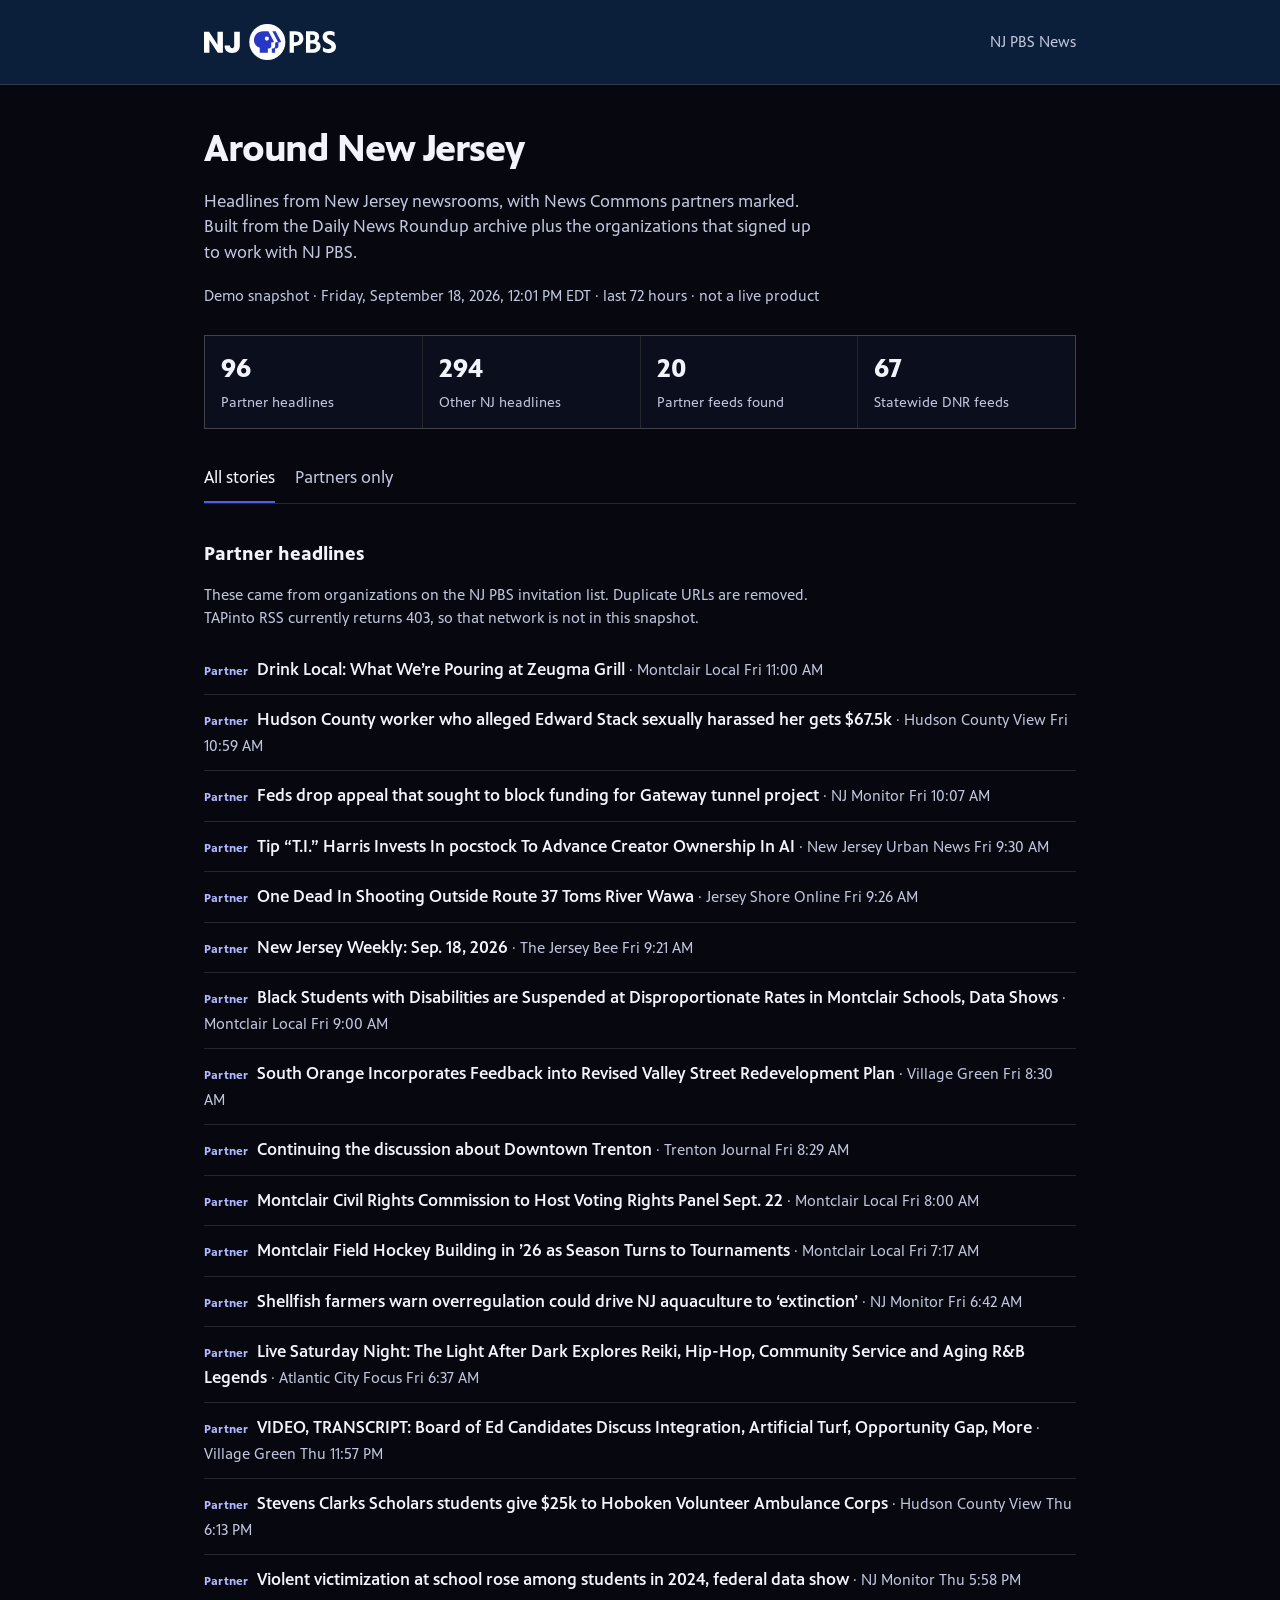
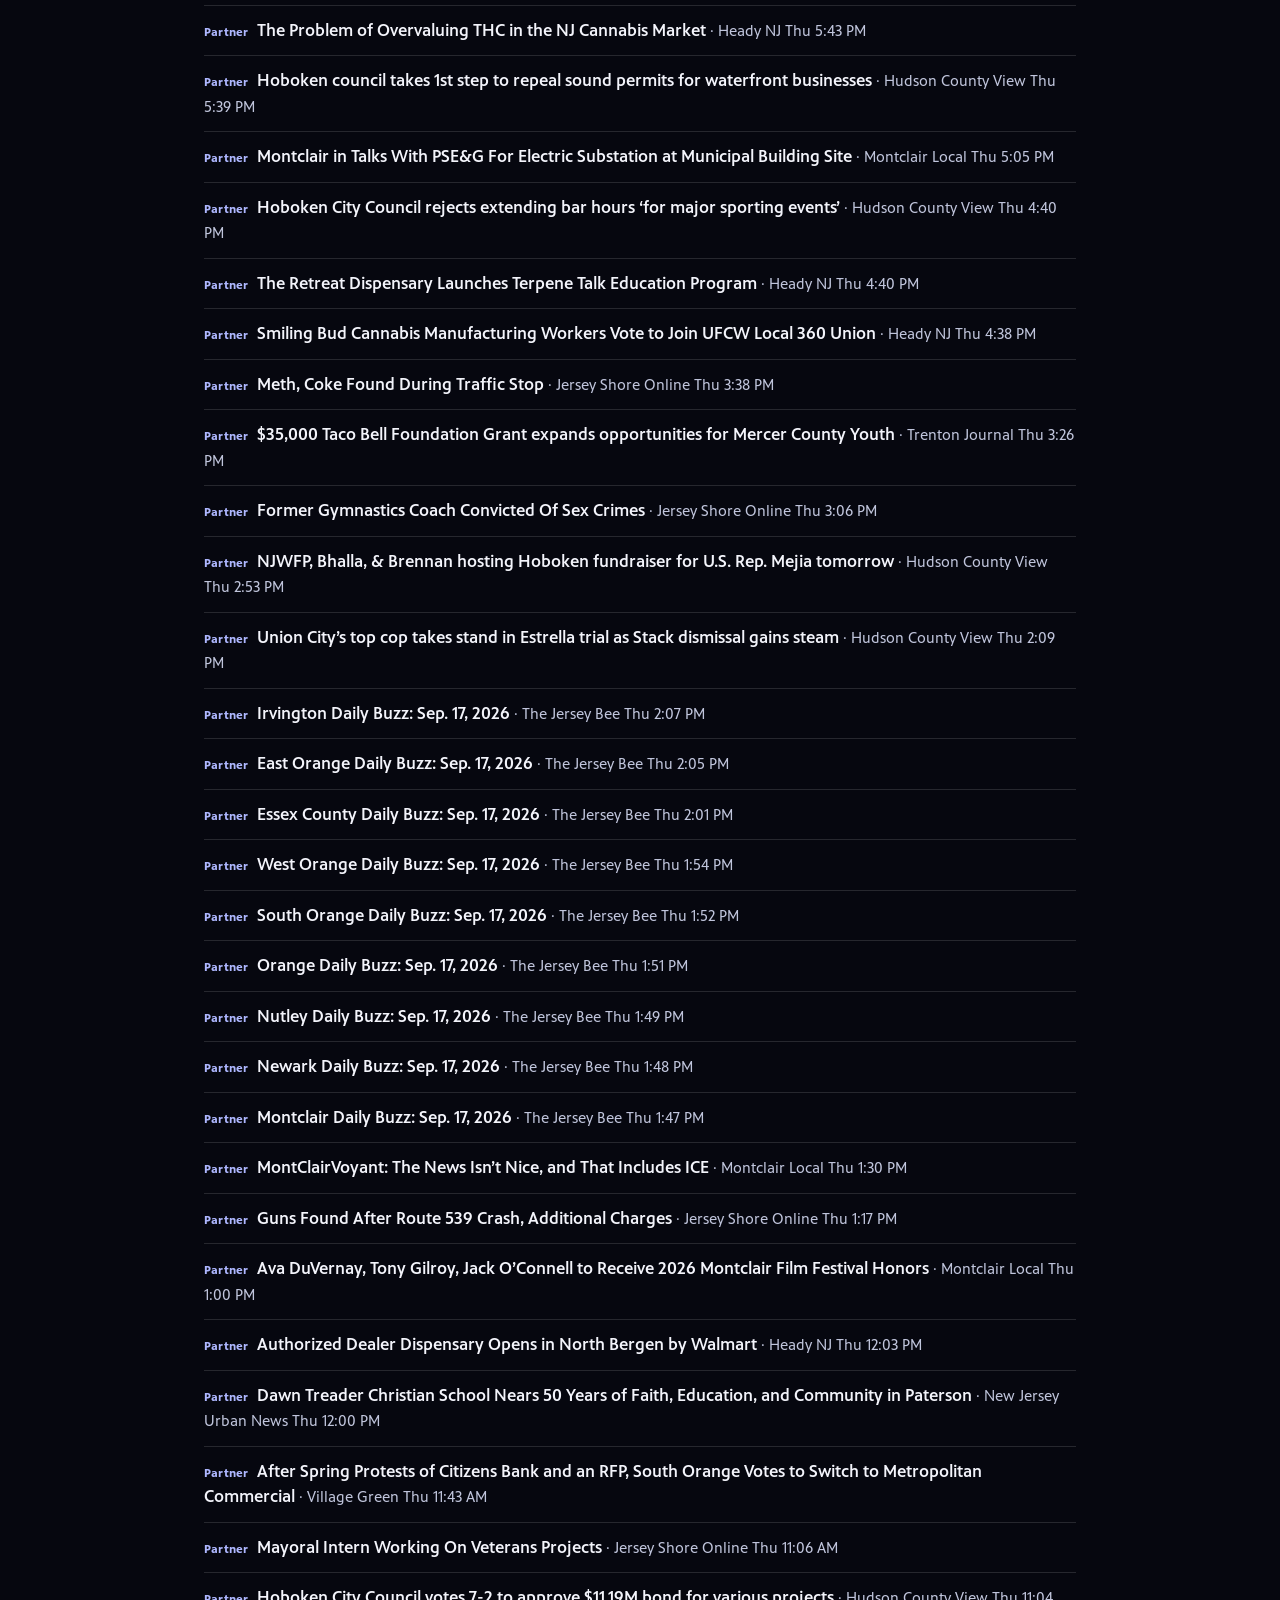
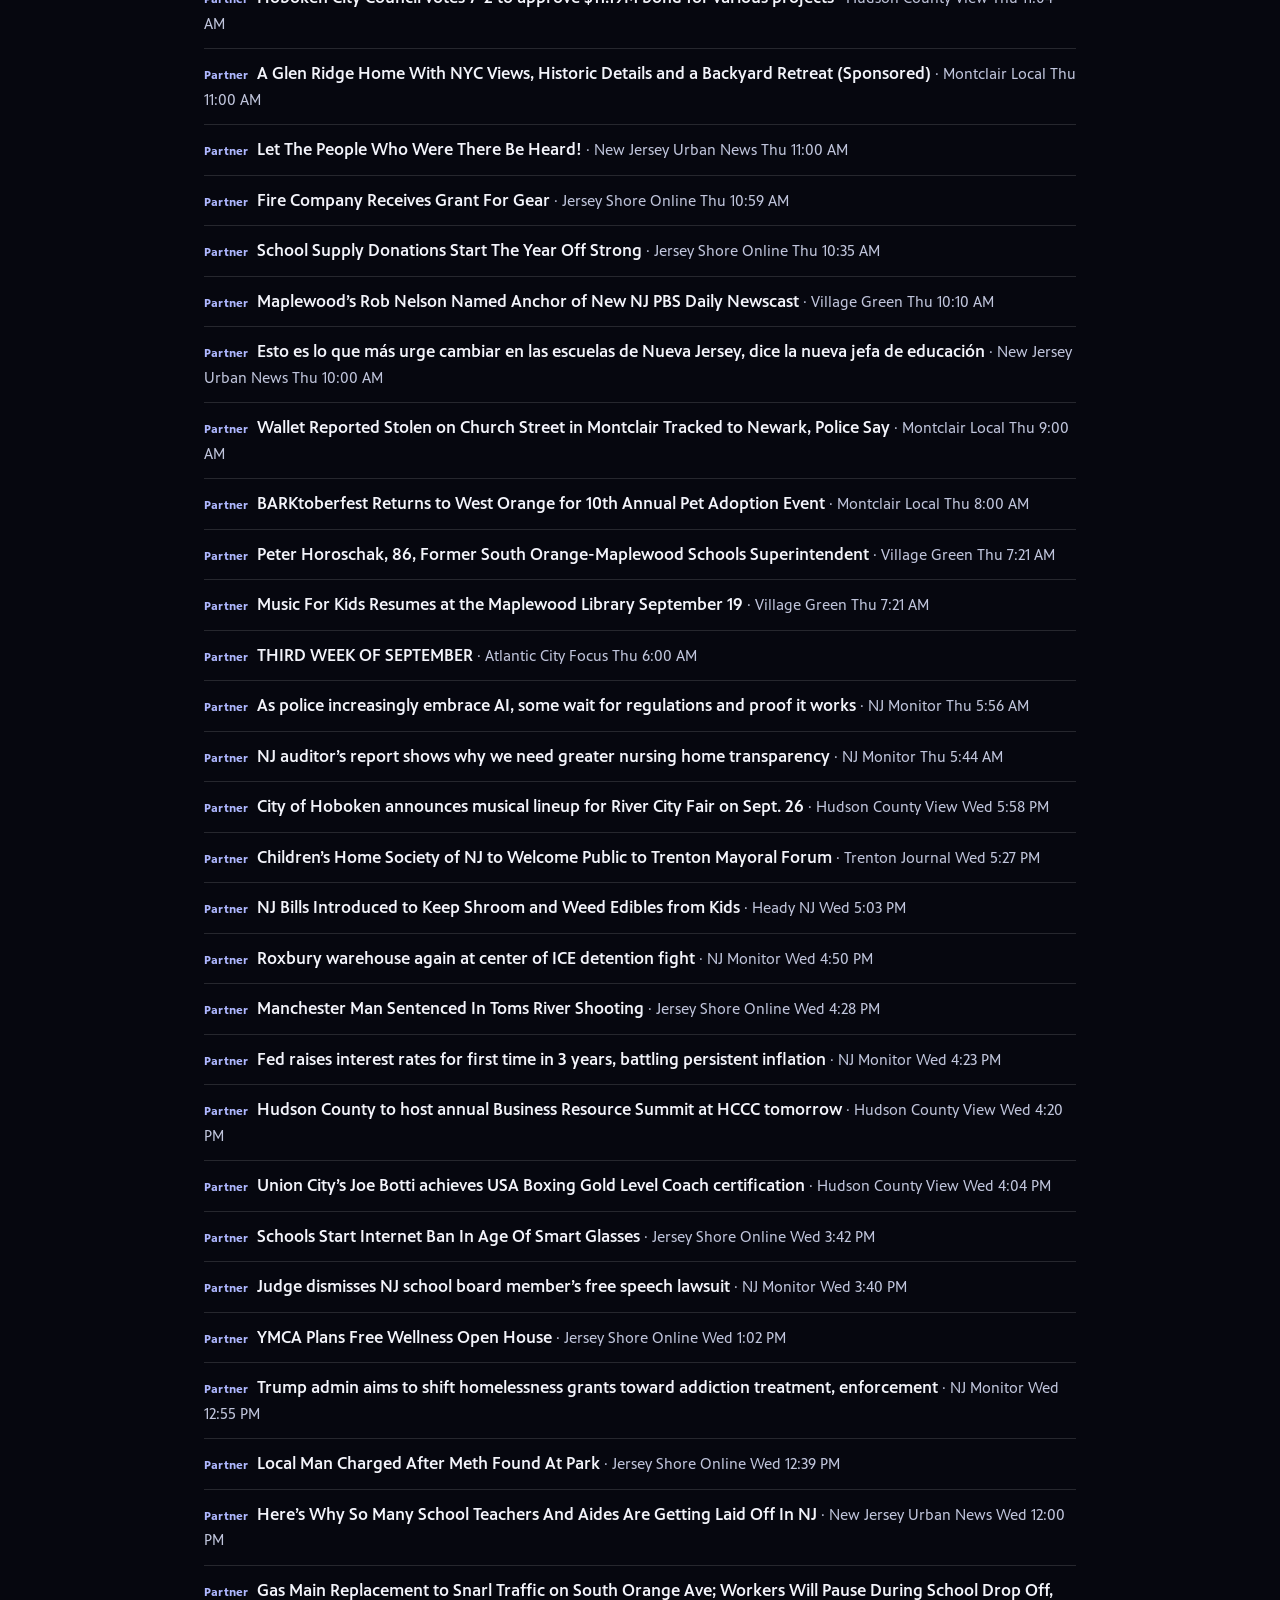
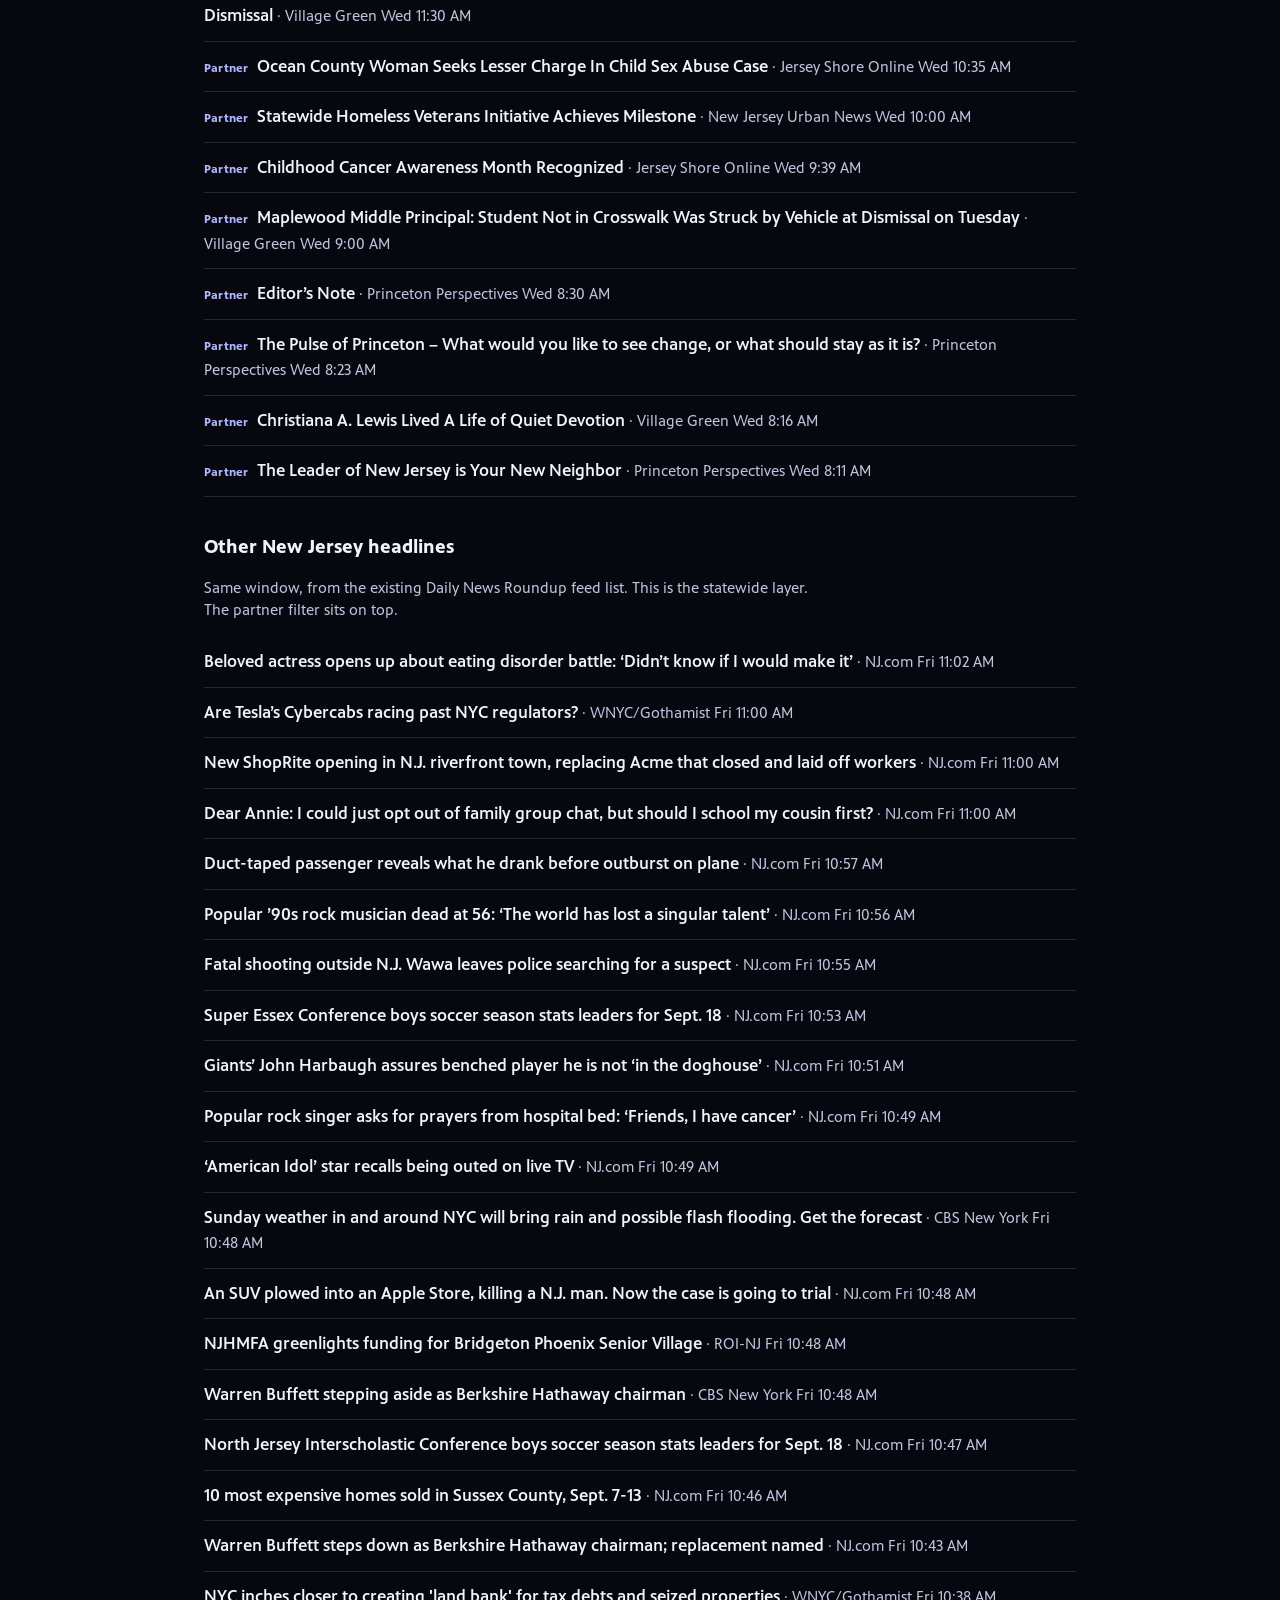
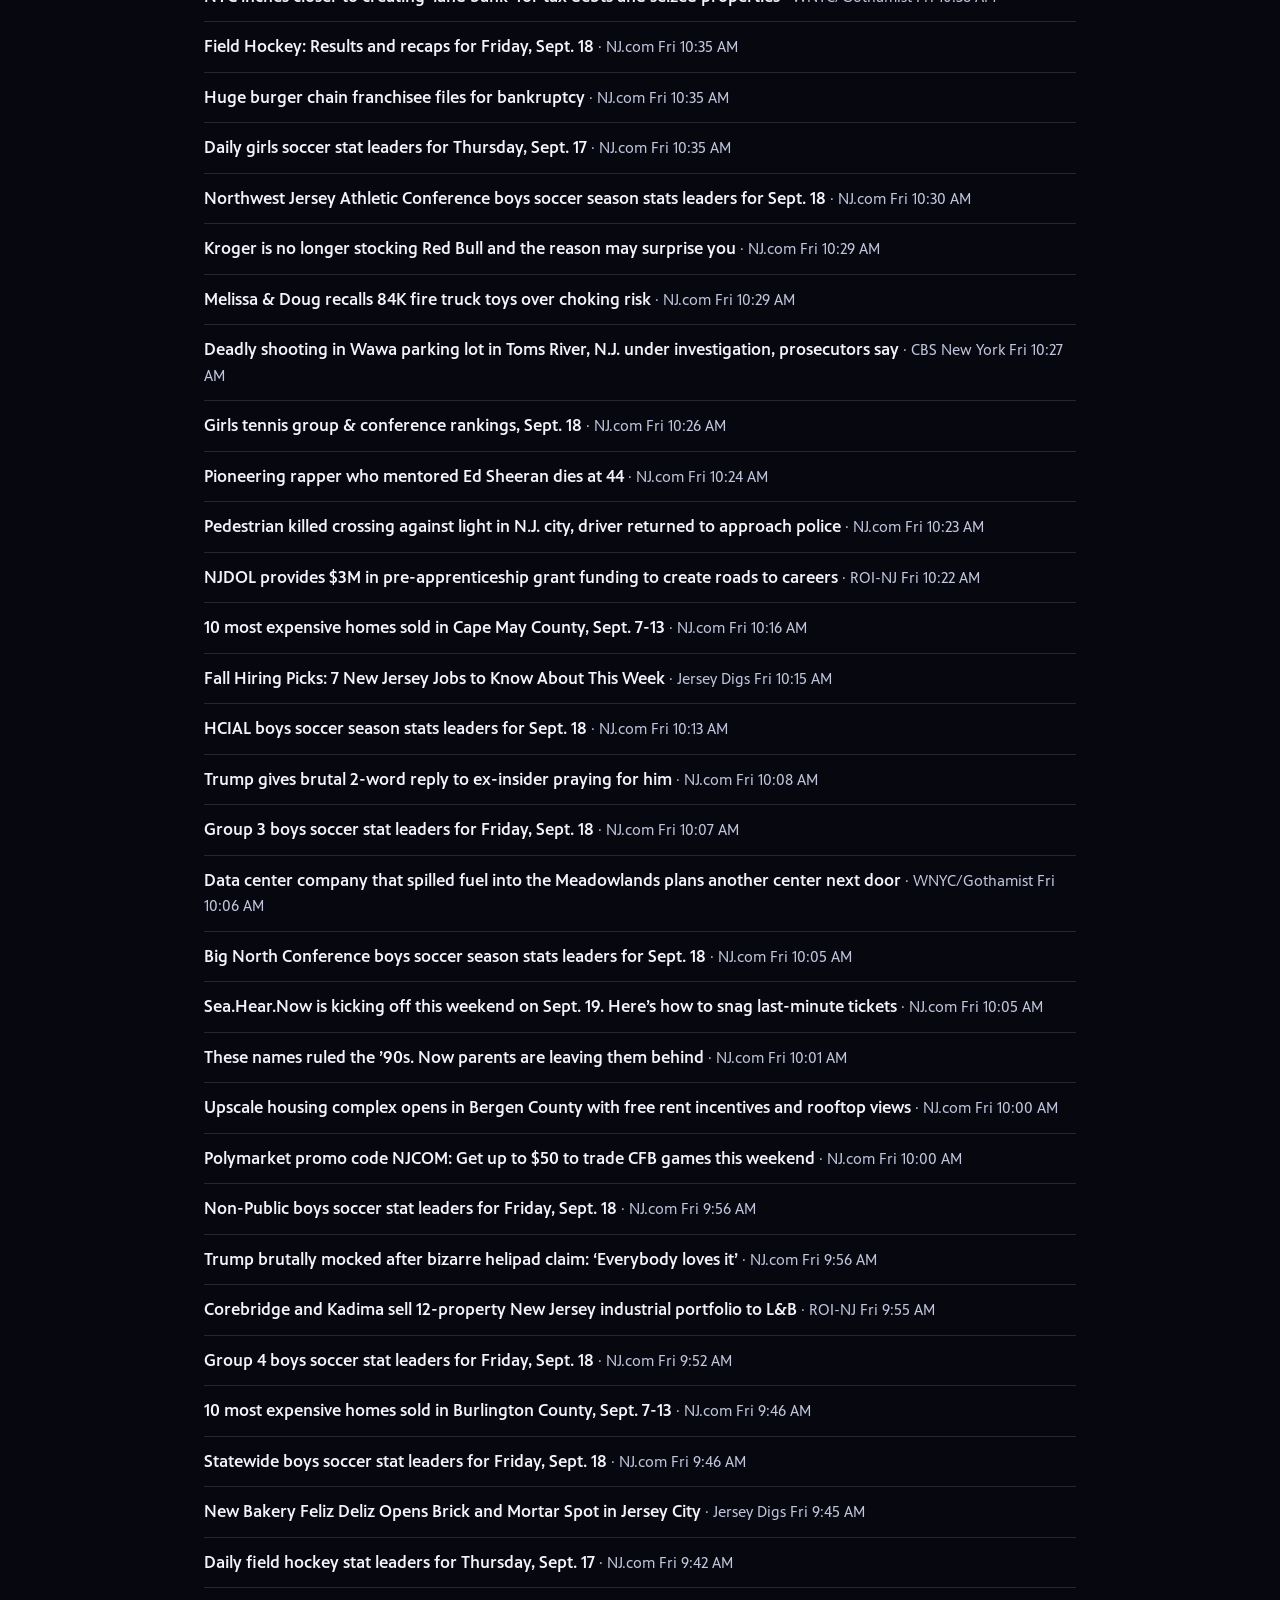
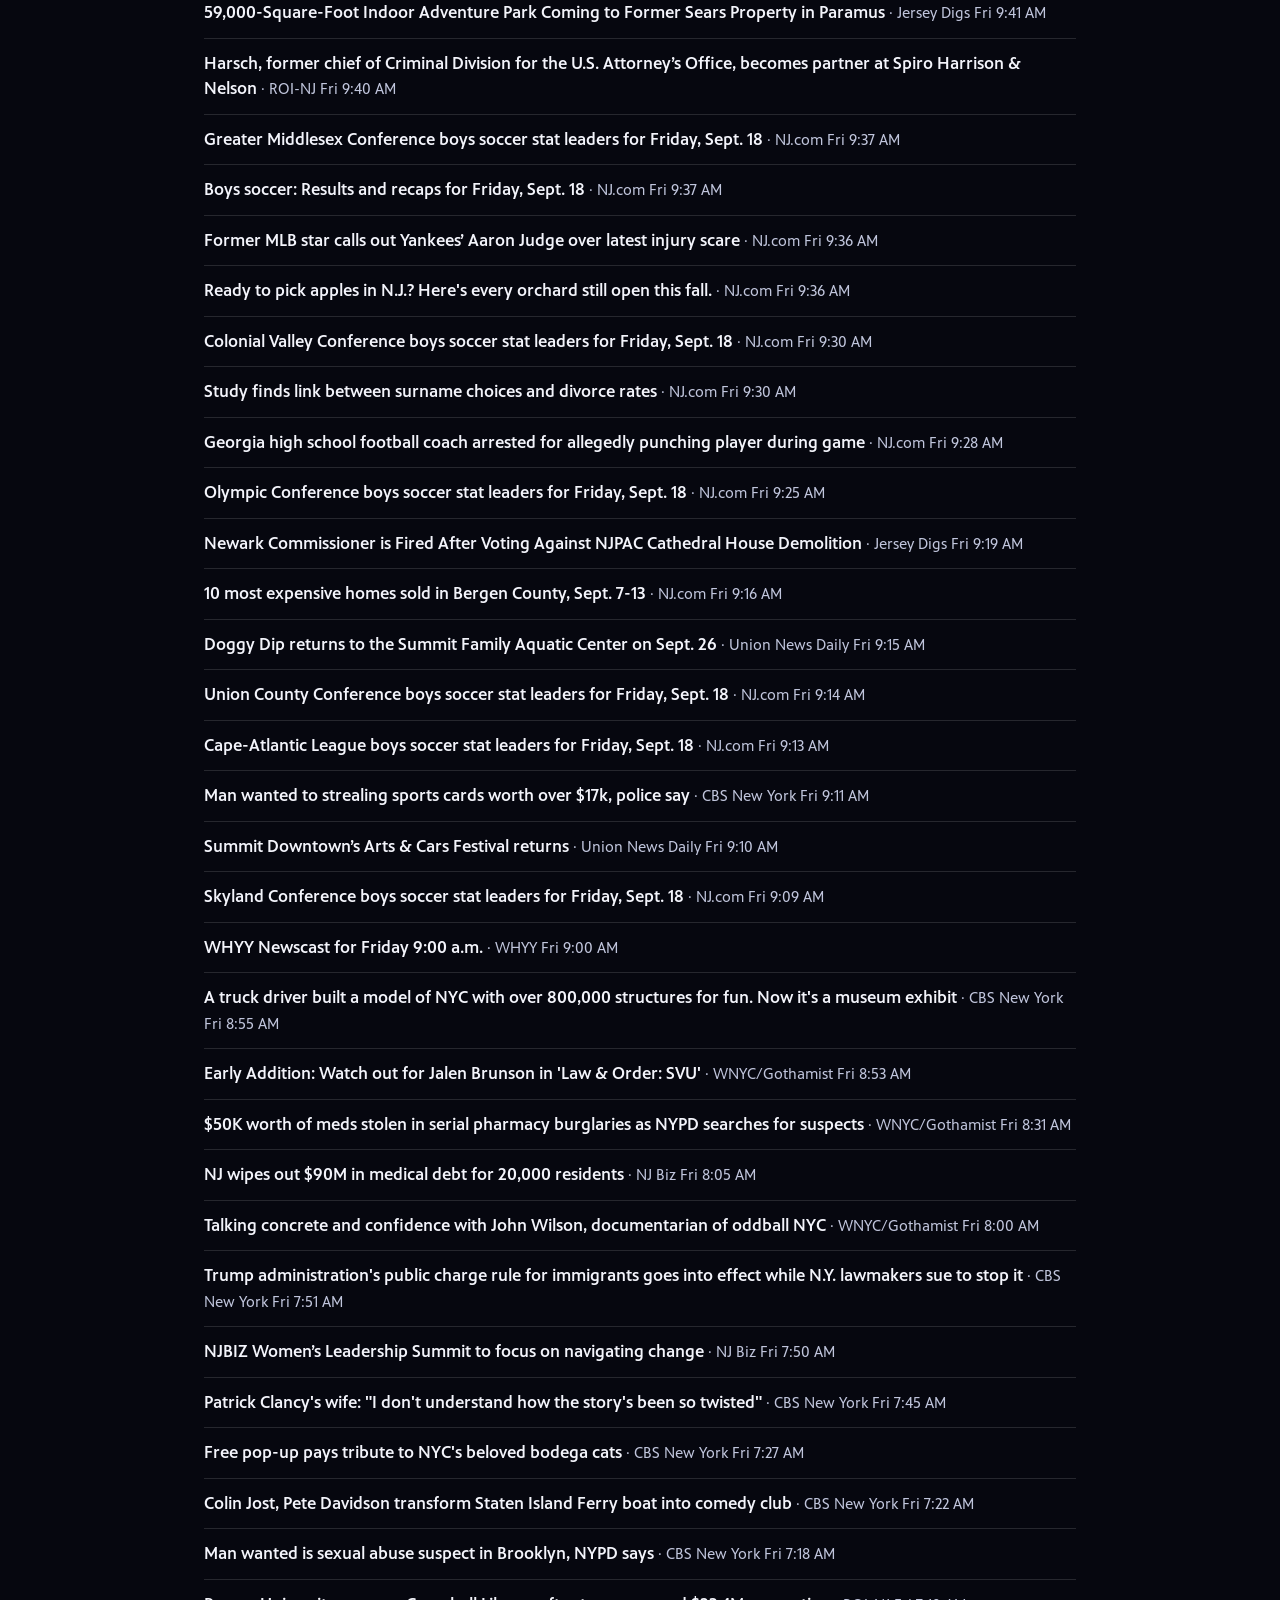
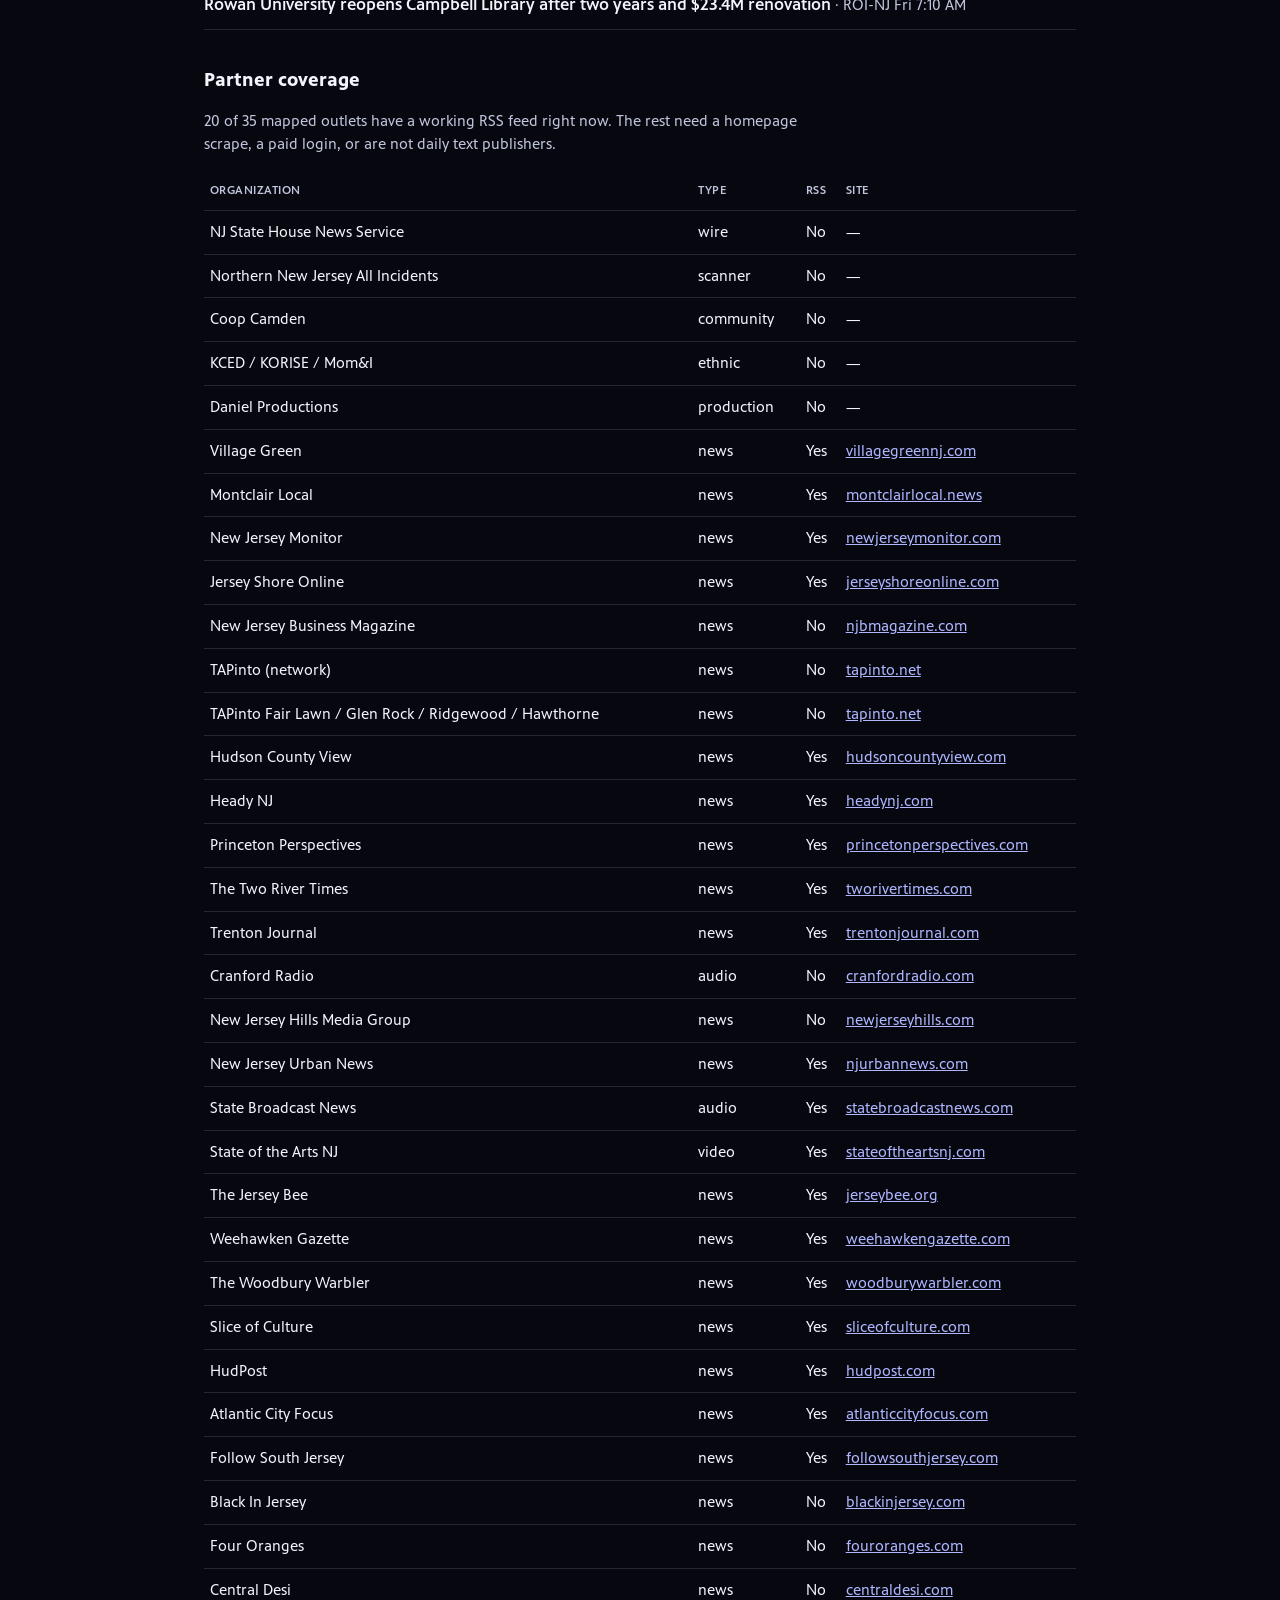
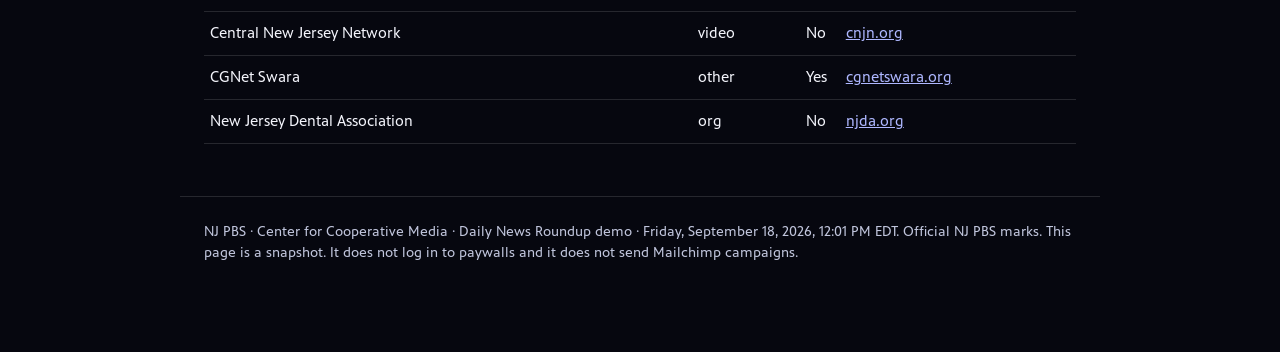
==== commit f3b214e7: "Fix the Around New Jersey stats layout. Close the stats grid so partner and statewide headlines stac" ====
--- a/index.html
+++ b/index.html
@@ -155,7 +155,11 @@
     <p class="lede">Headlines from New Jersey newsrooms, with News Commons partners marked. Built from the Daily News Roundup archive plus the organizations that signed up to work with NJ PBS.</p>
     <p class="meta">Demo snapshot · Friday, September 18, 2026, 12:01 PM EDT · last 72 hours · not a live product</p>
     <div class="stats">
-    <div class="stat"><b>96</b><span>Partner headlines</span></div>
+      <div class="stat"><b>96</b><span>Partner headlines</span></div>
+      <div class="stat"><b>294</b><span>Other NJ headlines</span></div>
+      <div class="stat"><b>20</b><span>Partner feeds found</span></div>
+      <div class="stat"><b>67</b><span>Statewide DNR feeds</span></div>
+    </div>
     <div class="filters" role="group" aria-label="Filter headlines">
       <button type="button" data-filter="all" aria-pressed="true">All stories</button>
       <button type="button" data-filter="partners" aria-pressed="false">Partners only</button>
@@ -356,6 +360,8 @@
         const partners = btn.dataset.filter === "partners";
         document.body.classList.toggle("partners-only", partners);
         buttons.forEach((other) => other.setAttribute("aria-pressed", String(other === btn)));
+        const otherBlock = document.getElementById("other-block");
+        if (otherBlock) otherBlock.hidden = partners;
       });
     });
   </script>
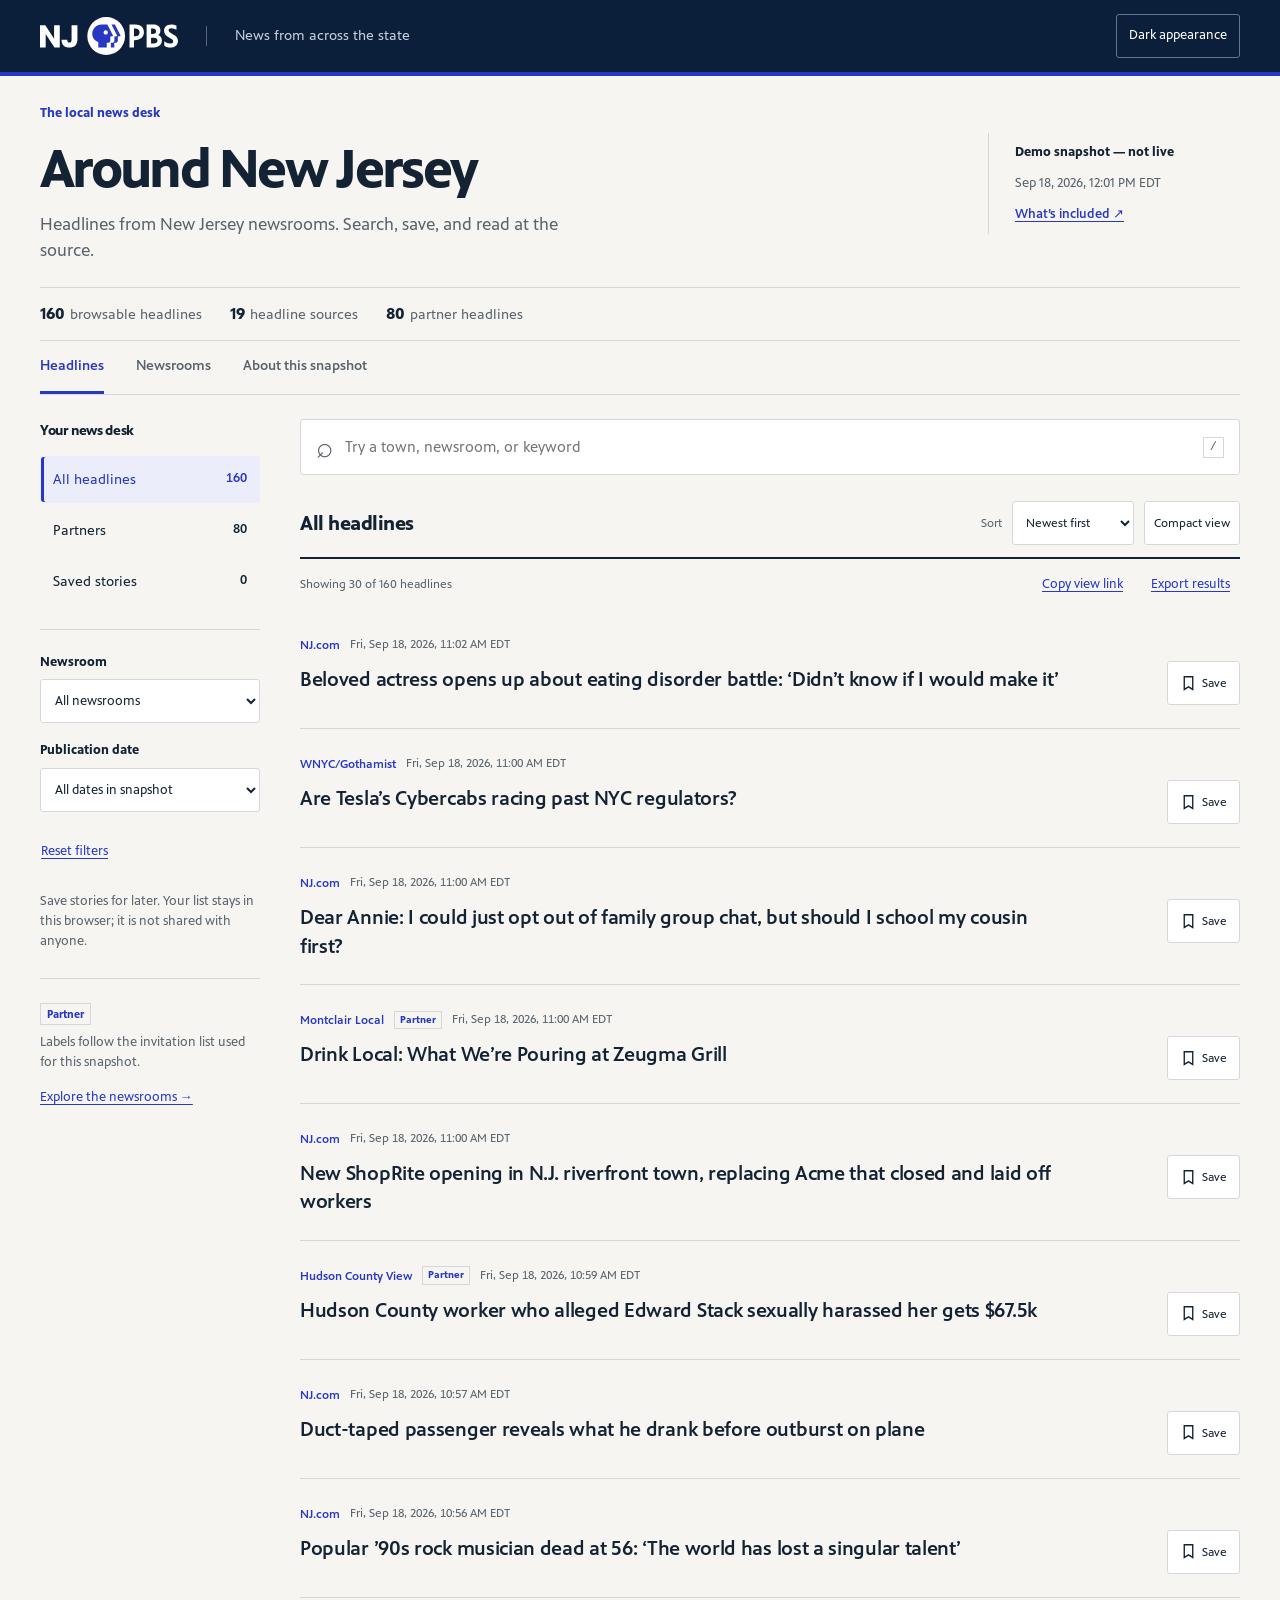
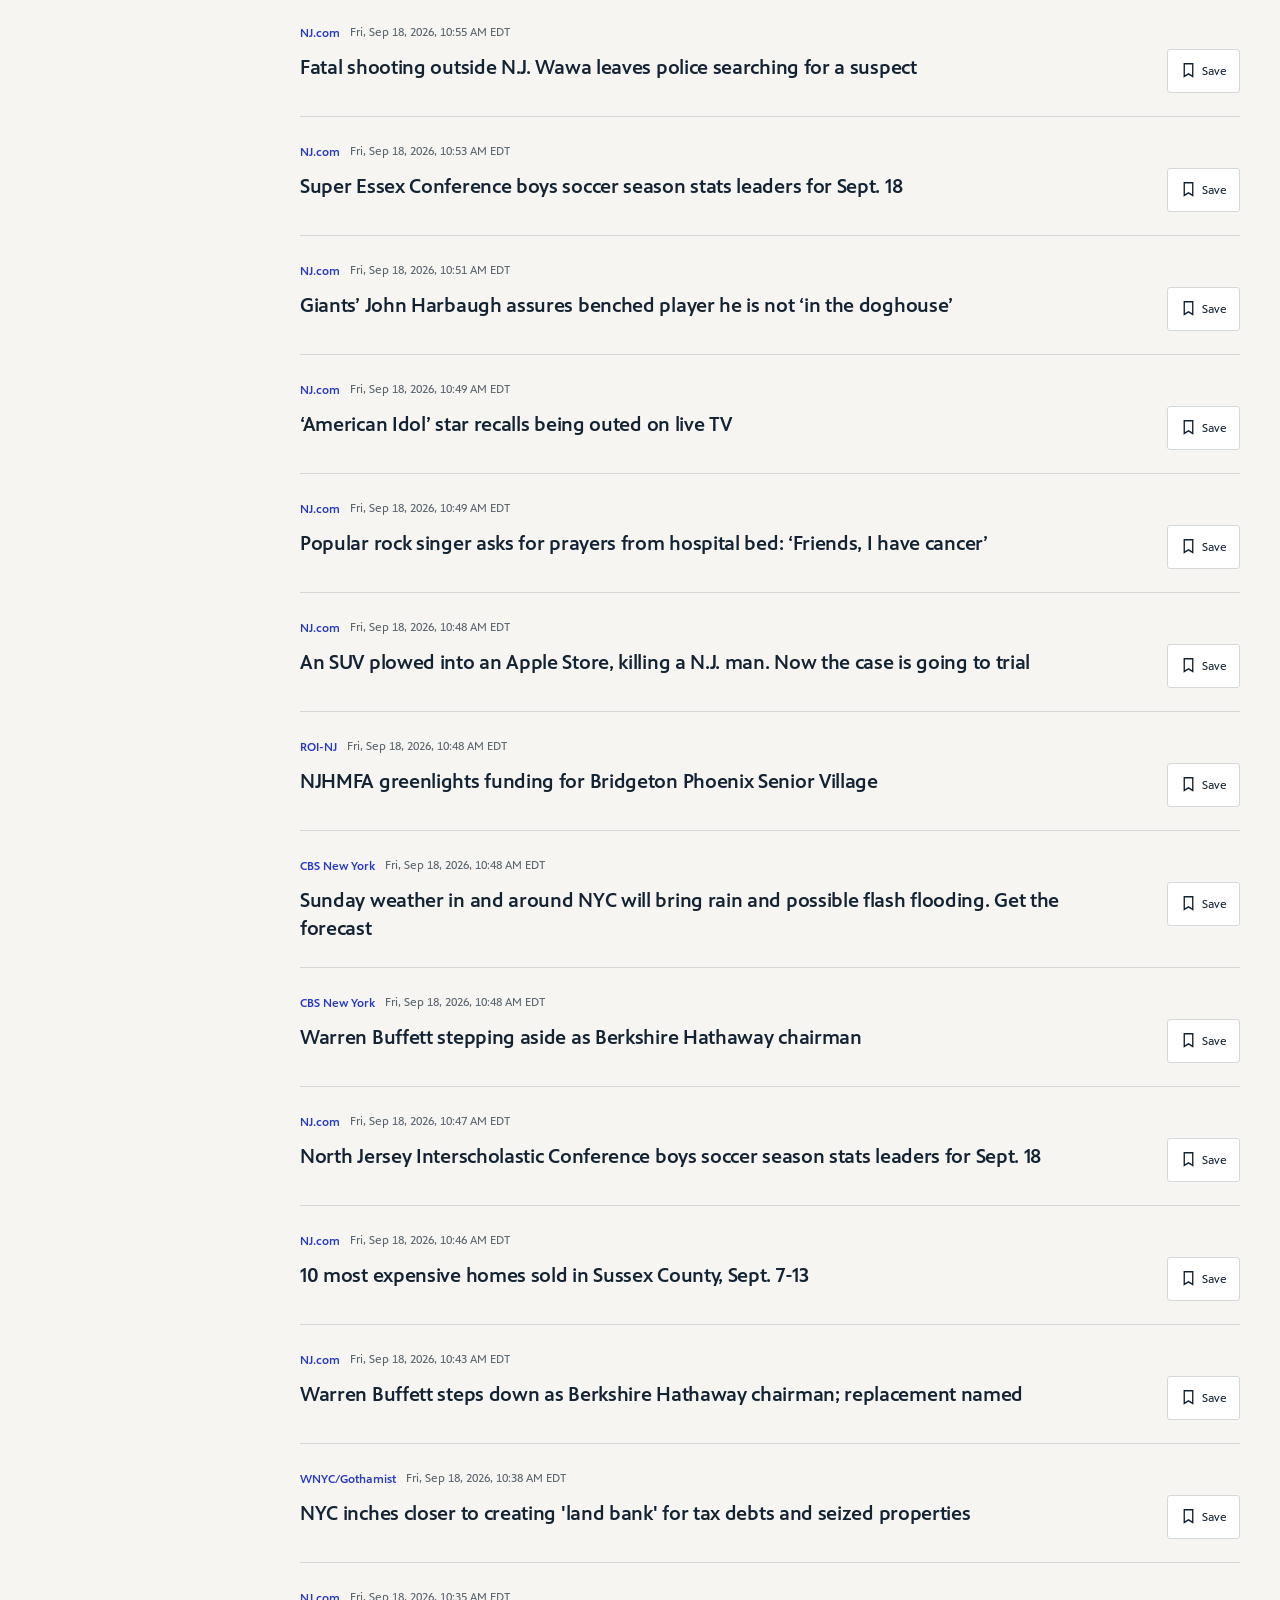
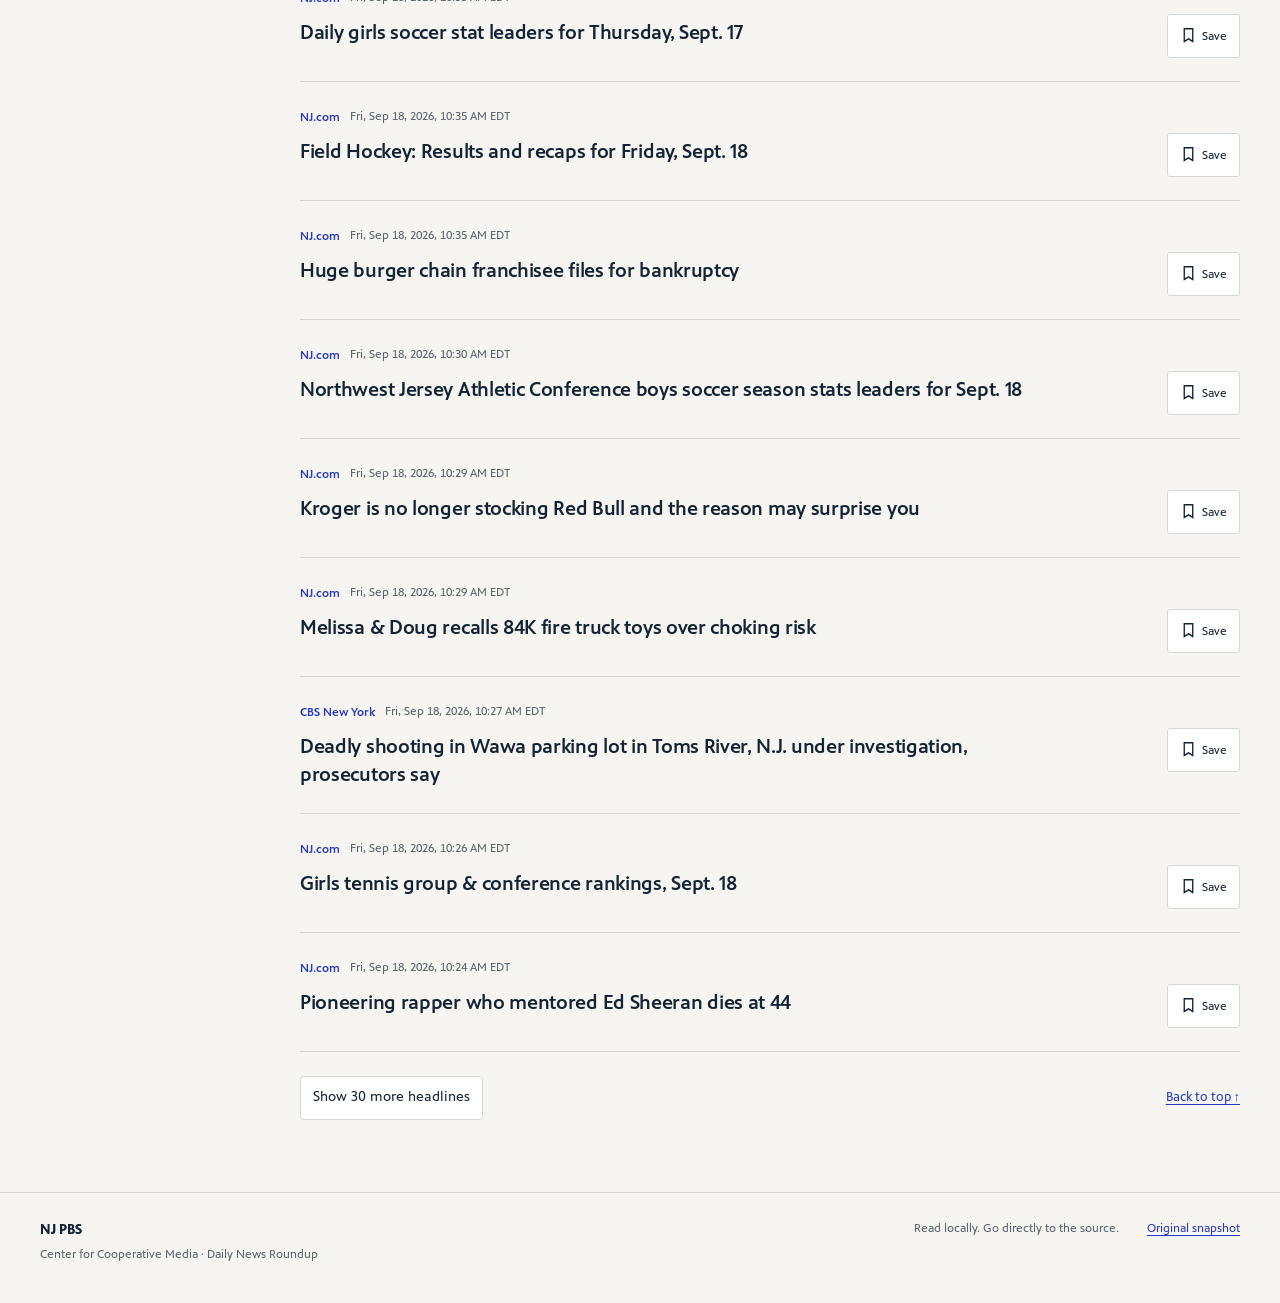
==== commit 51859336: "Build an interactive NJ PBS news desk around the preserved snapshot Add a responsive editorial layou" ====
--- a/index.html
+++ b/index.html
@@ -1,369 +1,89 @@
 <!doctype html>
-<html lang="en">
+<html lang="en" data-theme="light">
 <head>
-<meta charset="utf-8">
-<meta name="viewport" content="width=device-width, initial-scale=1">
-<title>Around New Jersey · NJ PBS</title>
-<link rel="icon" href="brand/pbs-white.svg">
-<style>
-@font-face {
-  font-family: "PBS Sans";
-  src: url("brand/fonts/PBSSans.woff2") format("woff2");
-  font-weight: 400;
-  font-style: normal;
-  font-display: swap;
-}
-@font-face {
-  font-family: "PBS Sans";
-  src: url("brand/fonts/PBSSans-Medium.woff2") format("woff2");
-  font-weight: 500;
-  font-style: normal;
-  font-display: swap;
-}
-@font-face {
-  font-family: "PBS Sans";
-  src: url("brand/fonts/PBSSans-Bold.woff2") format("woff2");
-  font-weight: 700;
-  font-style: normal;
-  font-display: swap;
-}
-:root {
-  --pbs-blue: #2638c4;
-  --pbs-blue-bright: #4d5ee8;
-  --focus: #aeb7ff;
-  --bg-0: #06070f;
-  --bg-1: #0b0e1d;
-  --bg-2: #131736;
-  --text: #f3f4fb;
-  --text-dim: #c0c5dc;
-  --line: rgba(255, 255, 255, 0.13);
-}
-* { box-sizing: border-box; }
-html { color-scheme: dark; }
-body {
-  margin: 0;
-  font: 17px/1.5 "PBS Sans", "Helvetica Neue", Helvetica, Arial, sans-serif;
-  color: var(--text);
-  background: var(--bg-0);
-}
-a { color: var(--focus); }
-.masthead {
-  background: #0b1f3a;
-  border-bottom: 1px solid var(--line);
-}
-.masthead-inner {
-  max-width: 920px;
-  margin: 0 auto;
-  padding: 16px 24px;
-  display: flex;
-  align-items: center;
-  justify-content: space-between;
-  gap: 16px;
-}
-.masthead img { display: block; height: 36px; width: auto; }
-.masthead-meta { color: var(--text-dim); font-size: 0.92rem; }
-main { max-width: 920px; margin: 0 auto; padding: 36px 24px 24px; }
-h1 {
-  font-size: 2.35rem;
-  font-weight: 700;
-  letter-spacing: -0.03em;
-  margin: 0 0 12px;
-}
-.lede { color: var(--text-dim); max-width: 62ch; margin: 0 0 20px; }
-.meta { color: var(--text-dim); font-size: 0.92rem; margin: 0 0 28px; }
-.stats {
-  display: grid;
-  grid-template-columns: repeat(auto-fit, minmax(140px, 1fr));
-  gap: 1px;
-  background: var(--line);
-  border: 1px solid var(--line);
-  margin: 0 0 28px;
-}
-.stat {
-  background: var(--bg-1);
-  padding: 14px 16px;
-}
-.stat b { display: block; font-size: 1.6rem; }
-.stat span { color: var(--text-dim); font-size: 0.88rem; }
-.filters {
-  display: flex;
-  gap: 20px;
-  margin: 0 0 32px;
-  border-bottom: 1px solid var(--line);
-}
-.filters button {
-  appearance: none;
-  background: none;
-  border: 0;
-  border-bottom: 2px solid transparent;
-  color: var(--text-dim);
-  font: inherit;
-  padding: 8px 0 10px;
-  cursor: pointer;
-}
-.filters button[aria-pressed="true"] {
-  color: var(--text);
-  border-bottom-color: var(--pbs-blue-bright);
-}
-h2 { font-size: 1.2rem; font-weight: 700; margin: 36px 0 10px; }
-.note { color: var(--text-dim); font-size: 0.95rem; max-width: 70ch; }
-ul.stories { list-style: none; padding: 0; margin: 0; }
-ul.stories li {
-  padding: 12px 0;
-  border-bottom: 1px solid var(--line);
-}
-ul.stories a {
-  color: var(--text);
-  text-decoration: none;
-  font-weight: 500;
-}
-ul.stories a:hover { text-decoration: underline; }
-.src, .when { color: var(--text-dim); font-weight: 400; font-size: 0.92rem; }
-.src::before { content: " · "; }
-.star {
-  display: inline-block;
-  margin-right: 8px;
-  color: var(--focus);
-  font-size: 0.78rem;
-  font-weight: 700;
-  letter-spacing: 0.02em;
-}
-body.partners-only .is-other,
-body.partners-only #other-block { display: none; }
-table { width: 100%; border-collapse: collapse; font-size: 0.95rem; margin: 12px 0 28px; }
-th, td { text-align: left; padding: 10px 6px; border-bottom: 1px solid var(--line); vertical-align: top; }
-th { font-size: 0.78rem; letter-spacing: 0.04em; text-transform: uppercase; color: var(--text-dim); font-weight: 500; }
-footer {
-  max-width: 920px;
-  margin: 0 auto 64px;
-  padding: 24px;
-  color: var(--text-dim);
-  font-size: 0.9rem;
-  border-top: 1px solid var(--line);
-}
-</style>
+  <meta charset="utf-8">
+  <meta name="viewport" content="width=device-width, initial-scale=1">
+  <meta name="description" content="Browse a snapshot of headlines from New Jersey newsrooms. Search, filter by newsroom, and keep a personal reading list.">
+  <meta property="og:title" content="Around New Jersey · NJ PBS">
+  <meta property="og:description" content="Headlines from New Jersey newsrooms, with News Commons partners marked.">
+  <meta property="og:type" content="website">
+  <meta property="og:url" content="https://centercoopmedia.github.io/around-nj/">
+  <meta property="og:image" content="https://njpbs.org/og-default.png">
+  <meta property="og:image:width" content="1200">
+  <meta property="og:image:height" content="630">
+  <meta name="twitter:card" content="summary_large_image">
+  <meta name="twitter:title" content="Around New Jersey · NJ PBS">
+  <meta name="twitter:description" content="Headlines from New Jersey newsrooms, with News Commons partners marked.">
+  <meta name="twitter:image" content="https://njpbs.org/og-default.png">
+  <meta name="color-scheme" content="light dark">
+  <title>Around New Jersey · NJ PBS</title>
+  <link rel="icon" href="brand/pbs-white.svg">
+  <link rel="stylesheet" href="assets/desk.css">
+  <script type="module" src="assets/desk.mjs"></script>
 </head>
 <body>
+  <a class="skip-link" href="#main">Skip to headlines</a>
   <header class="masthead">
-    <div class="masthead-inner">
-      <a href="https://njpbs.org/"><img src="brand/njpbs-horizontal-white.svg" width="146" height="40" alt="NJ PBS"></a>
-      <p class="masthead-meta">NJ PBS News</p>
+    <div class="masthead-inner wrap">
+      <a href="https://njpbs.org/" class="brand"><img src="brand/njpbs-horizontal-white.svg" width="146" height="40" alt="NJ PBS"></a>
+      <span class="masthead-label">News from across the state</span>
+      <button id="theme" type="button" aria-label="Switch to dark appearance">Dark appearance</button>
     </div>
   </header>
-  <main>
-    <h1>Around New Jersey</h1>
-    <p class="lede">Headlines from New Jersey newsrooms, with News Commons partners marked. Built from the Daily News Roundup archive plus the organizations that signed up to work with NJ PBS.</p>
-    <p class="meta">Demo snapshot · Friday, September 18, 2026, 12:01 PM EDT · last 72 hours · not a live product</p>
-    <div class="stats">
-      <div class="stat"><b>96</b><span>Partner headlines</span></div>
-      <div class="stat"><b>294</b><span>Other NJ headlines</span></div>
-      <div class="stat"><b>20</b><span>Partner feeds found</span></div>
-      <div class="stat"><b>67</b><span>Statewide DNR feeds</span></div>
-    </div>
-    <div class="filters" role="group" aria-label="Filter headlines">
-      <button type="button" data-filter="all" aria-pressed="true">All stories</button>
-      <button type="button" data-filter="partners" aria-pressed="false">Partners only</button>
-    </div>
-    <section id="partner-block">
-      <h2>Partner headlines</h2>
-      <p class="note">These came from organizations on the NJ PBS invitation list. Duplicate URLs are removed. TAPinto RSS currently returns 403, so that network is not in this snapshot.</p>
-      <ul class="stories">
-        
-    <li class="is-partner"><span class="star" title="News Commons partner">Partner</span><a href="https://montclairlocal.news/2026/09/drink-local-what-were-pouring-at-zeugma-grill/">Drink Local: What We’re Pouring at Zeugma Grill</a> <span class="src">Montclair Local</span> <span class="when">Fri 11:00 AM</span></li>
-<li class="is-partner"><span class="star" title="News Commons partner">Partner</span><a href="https://hudsoncountyview.com/hudson-county-worker-who-alleged-edward-stack-sexually-harassed-her-gets-67-5k/">Hudson County worker who alleged Edward Stack sexually harassed her gets $67.5k</a> <span class="src">Hudson County View</span> <span class="when">Fri 10:59 AM</span></li>
-<li class="is-partner"><span class="star" title="News Commons partner">Partner</span><a href="https://newjerseymonitor.com/2026/09/18/trump-appeal-gateway-tunnel-funding/">Feds drop appeal that sought to block funding for Gateway tunnel project</a> <span class="src">NJ Monitor</span> <span class="when">Fri 10:07 AM</span></li>
-<li class="is-partner"><span class="star" title="News Commons partner">Partner</span><a href="https://njurbannews.com/2026/09/18/tip-t-i-harris-invests-in-pocstock-to-advance-creator-ownership-in-ai/">Tip “T.I.” Harris Invests In pocstock To Advance Creator Ownership In AI</a> <span class="src">New Jersey Urban News</span> <span class="when">Fri 9:30 AM</span></li>
-<li class="is-partner"><span class="star" title="News Commons partner">Partner</span><a href="https://www.jerseyshoreonline.com/toms-river/man-shot-outside-route-37-wawa-in-toms-river-fatal/">One Dead In Shooting Outside Route 37 Toms River Wawa</a> <span class="src">Jersey Shore Online</span> <span class="when">Fri 9:26 AM</span></li>
-<li class="is-partner"><span class="star" title="News Commons partner">Partner</span><a href="https://jerseybee.org/2026/09/18/new-jersey-weekly-sep-18-2026/">New Jersey Weekly: Sep. 18, 2026</a> <span class="src">The Jersey Bee</span> <span class="when">Fri 9:21 AM</span></li>
-<li class="is-partner"><span class="star" title="News Commons partner">Partner</span><a href="https://montclairlocal.news/2026/09/black-students-with-disabilities-are-suspended-at-disproportionate-rates-in-montclair-schools-data-shows/">Black Students with Disabilities are Suspended at Disproportionate Rates in Montclair Schools, Data Shows</a> <span class="src">Montclair Local</span> <span class="when">Fri 9:00 AM</span></li>
-<li class="is-partner"><span class="star" title="News Commons partner">Partner</span><a href="https://villagegreennj.com/community/south-orange-incorporates-feedback-into-revised-valley-street-redevelopment-plan/">South Orange Incorporates Feedback into Revised Valley Street Redevelopment Plan</a> <span class="src">Village Green</span> <span class="when">Fri 8:30 AM</span></li>
-<li class="is-partner"><span class="star" title="News Commons partner">Partner</span><a href="https://trentonjournal.com/continuing-the-discussion-about-downtown-trenton/">Continuing the discussion about Downtown Trenton</a> <span class="src">Trenton Journal</span> <span class="when">Fri 8:29 AM</span></li>
-<li class="is-partner"><span class="star" title="News Commons partner">Partner</span><a href="https://montclairlocal.news/2026/09/montclair-civil-rights-commission-to-host-voting-rights-panel-sept-22/">Montclair Civil Rights Commission to Host Voting Rights Panel Sept. 22</a> <span class="src">Montclair Local</span> <span class="when">Fri 8:00 AM</span></li>
-<li class="is-partner"><span class="star" title="News Commons partner">Partner</span><a href="https://montclairlocal.news/2026/09/montclair-field-hockey-building-in-26-as-season-turns-to-tournaments/">Montclair Field Hockey Building in ’26 as Season Turns to Tournaments</a> <span class="src">Montclair Local</span> <span class="when">Fri 7:17 AM</span></li>
-<li class="is-partner"><span class="star" title="News Commons partner">Partner</span><a href="https://newjerseymonitor.com/2026/09/18/shellfish-farmers-warn-overregulation-could-drive-nj-aquaculture-to-extinction/">Shellfish farmers warn overregulation could drive NJ aquaculture to ‘extinction’</a> <span class="src">NJ Monitor</span> <span class="when">Fri 6:42 AM</span></li>
-<li class="is-partner"><span class="star" title="News Commons partner">Partner</span><a href="https://www.atlanticcityfocus.com/live-saturday-night-the-light-after-dark-explores-reiki-hip-hop-community-service-and-aging-r-b-legends/">Live Saturday Night: The Light After Dark Explores Reiki, Hip-Hop, Community Service and Aging R&amp;B Legends</a> <span class="src">Atlantic City Focus</span> <span class="when">Fri 6:37 AM</span></li>
-<li class="is-partner"><span class="star" title="News Commons partner">Partner</span><a href="https://villagegreennj.com/election/video-transcript-board-of-ed-candidates-discuss-integration-artificial-turf-opportunity-gap-more/">VIDEO, TRANSCRIPT: Board of Ed Candidates Discuss Integration, Artificial Turf, Opportunity Gap, More</a> <span class="src">Village Green</span> <span class="when">Thu 11:57 PM</span></li>
-<li class="is-partner"><span class="star" title="News Commons partner">Partner</span><a href="https://hudsoncountyview.com/stevens-clarks-scholars-students-give-25k-to-hoboken-volunteer-ambulance-corps/">Stevens Clarks Scholars students give $25k to Hoboken Volunteer Ambulance Corps</a> <span class="src">Hudson County View</span> <span class="when">Thu 6:13 PM</span></li>
-<li class="is-partner"><span class="star" title="News Commons partner">Partner</span><a href="https://newjerseymonitor.com/2026/09/17/repub/school-violence-rises/">Violent victimization at school rose among students in 2024, federal data show</a> <span class="src">NJ Monitor</span> <span class="when">Thu 5:58 PM</span></li>
-<li class="is-partner"><span class="star" title="News Commons partner">Partner</span><a href="https://headynj.com/dispensary/the-problem-of-overvaluing-thc-in-the-nj-cannabis-market/">The Problem of Overvaluing THC in the NJ Cannabis Market</a> <span class="src">Heady NJ</span> <span class="when">Thu 5:43 PM</span></li>
-<li class="is-partner"><span class="star" title="News Commons partner">Partner</span><a href="https://hudsoncountyview.com/hoboken-council-takes-1st-step-to-repeal-sound-permits-for-waterfront-businesses/">Hoboken council takes 1st step to repeal sound permits for waterfront businesses</a> <span class="src">Hudson County View</span> <span class="when">Thu 5:39 PM</span></li>
-<li class="is-partner"><span class="star" title="News Commons partner">Partner</span><a href="https://montclairlocal.news/2026/09/montclair-in-talks-with-pseg-for-electric-substation-at-municipal-building-site/">Montclair in Talks With PSE&amp;G For Electric Substation at Municipal Building Site</a> <span class="src">Montclair Local</span> <span class="when">Thu 5:05 PM</span></li>
-<li class="is-partner"><span class="star" title="News Commons partner">Partner</span><a href="https://hudsoncountyview.com/hoboken-city-council-rejects-extending-bar-hours-for-major-sporting-events/">Hoboken City Council rejects extending bar hours ‘for major sporting events’</a> <span class="src">Hudson County View</span> <span class="when">Thu 4:40 PM</span></li>
-<li class="is-partner"><span class="star" title="News Commons partner">Partner</span><a href="https://headynj.com/cannabis-events/the-retreat-dispensary-launches-terpene-talk-education-program/">The Retreat Dispensary Launches Terpene Talk Education Program</a> <span class="src">Heady NJ</span> <span class="when">Thu 4:40 PM</span></li>
-<li class="is-partner"><span class="star" title="News Commons partner">Partner</span><a href="https://headynj.com/industry/smiling-bud-cannabis-manufacturing-workers-vote-to-join-ufcw-local-360-union/">Smiling Bud Cannabis Manufacturing Workers Vote to Join UFCW Local 360 Union</a> <span class="src">Heady NJ</span> <span class="when">Thu 4:38 PM</span></li>
-<li class="is-partner"><span class="star" title="News Commons partner">Partner</span><a href="https://www.jerseyshoreonline.com/southern-ocean/meth-coke-found-during-traffic-stop/">Meth, Coke Found During Traffic Stop</a> <span class="src">Jersey Shore Online</span> <span class="when">Thu 3:38 PM</span></li>
-<li class="is-partner"><span class="star" title="News Commons partner">Partner</span><a href="https://trentonjournal.com/35000-taco-bell-foundation-grant-expands-opportunities-for-mercer-county-youth/">$35,000 Taco Bell Foundation Grant expands opportunities for Mercer County Youth</a> <span class="src">Trenton Journal</span> <span class="when">Thu 3:26 PM</span></li>
-<li class="is-partner"><span class="star" title="News Commons partner">Partner</span><a href="https://www.jerseyshoreonline.com/manchester/former-gymnastics-coach-convicted-of-sex-crimes/">Former Gymnastics Coach Convicted Of Sex Crimes</a> <span class="src">Jersey Shore Online</span> <span class="when">Thu 3:06 PM</span></li>
-<li class="is-partner"><span class="star" title="News Commons partner">Partner</span><a href="https://hudsoncountyview.com/njwfp-bhalla-brennan-hosting-hoboken-fundraiser-for-u-s-rep-mejia-tomorrow/">NJWFP, Bhalla, &amp; Brennan hosting Hoboken fundraiser for U.S. Rep. Mejia tomorrow</a> <span class="src">Hudson County View</span> <span class="when">Thu 2:53 PM</span></li>
-<li class="is-partner"><span class="star" title="News Commons partner">Partner</span><a href="https://hudsoncountyview.com/union-citys-top-cop-takes-stand-in-estrella-trial-as-stack-dismissal-gains-steam/">Union City’s top cop takes stand in Estrella trial as Stack dismissal gains steam</a> <span class="src">Hudson County View</span> <span class="when">Thu 2:09 PM</span></li>
-<li class="is-partner"><span class="star" title="News Commons partner">Partner</span><a href="https://jerseybee.org/2026/09/17/irvington-daily-buzz-sep-17-2026/">Irvington Daily Buzz: Sep. 17, 2026</a> <span class="src">The Jersey Bee</span> <span class="when">Thu 2:07 PM</span></li>
-<li class="is-partner"><span class="star" title="News Commons partner">Partner</span><a href="https://jerseybee.org/2026/09/17/east-orange-daily-buzz-sep-17-2026/">East Orange Daily Buzz: Sep. 17, 2026</a> <span class="src">The Jersey Bee</span> <span class="when">Thu 2:05 PM</span></li>
-<li class="is-partner"><span class="star" title="News Commons partner">Partner</span><a href="https://jerseybee.org/2026/09/17/essex-county-daily-buzz-sep-17-2026/">Essex County Daily Buzz: Sep. 17, 2026</a> <span class="src">The Jersey Bee</span> <span class="when">Thu 2:01 PM</span></li>
-<li class="is-partner"><span class="star" title="News Commons partner">Partner</span><a href="https://jerseybee.org/2026/09/17/west-orange-daily-buzz-sep-17-2026/">West Orange Daily Buzz: Sep. 17, 2026</a> <span class="src">The Jersey Bee</span> <span class="when">Thu 1:54 PM</span></li>
-<li class="is-partner"><span class="star" title="News Commons partner">Partner</span><a href="https://jerseybee.org/2026/09/17/south-orange-daily-buzz-sep-17-2026/">South Orange Daily Buzz: Sep. 17, 2026</a> <span class="src">The Jersey Bee</span> <span class="when">Thu 1:52 PM</span></li>
-<li class="is-partner"><span class="star" title="News Commons partner">Partner</span><a href="https://jerseybee.org/2026/09/17/orange-daily-buzz-sep-17-2026/">Orange Daily Buzz: Sep. 17, 2026</a> <span class="src">The Jersey Bee</span> <span class="when">Thu 1:51 PM</span></li>
-<li class="is-partner"><span class="star" title="News Commons partner">Partner</span><a href="https://jerseybee.org/2026/09/17/nutley-daily-buzz-sep-17-2026/">Nutley Daily Buzz: Sep. 17, 2026</a> <span class="src">The Jersey Bee</span> <span class="when">Thu 1:49 PM</span></li>
-<li class="is-partner"><span class="star" title="News Commons partner">Partner</span><a href="https://jerseybee.org/2026/09/17/newark-daily-buzz-sep-17-2026/">Newark Daily Buzz: Sep. 17, 2026</a> <span class="src">The Jersey Bee</span> <span class="when">Thu 1:48 PM</span></li>
-<li class="is-partner"><span class="star" title="News Commons partner">Partner</span><a href="https://jerseybee.org/2026/09/17/montclair-daily-buzz-sep-17-2026/">Montclair Daily Buzz: Sep. 17, 2026</a> <span class="src">The Jersey Bee</span> <span class="when">Thu 1:47 PM</span></li>
-<li class="is-partner"><span class="star" title="News Commons partner">Partner</span><a href="https://montclairlocal.news/2026/09/montclairvoyant-the-news-isnt-nice-and-that-includes-ice/">MontClairVoyant: The News Isn’t Nice, and That Includes ICE</a> <span class="src">Montclair Local</span> <span class="when">Thu 1:30 PM</span></li>
-<li class="is-partner"><span class="star" title="News Commons partner">Partner</span><a href="https://www.jerseyshoreonline.com/southern-ocean/guns-found-after-route-539-crash-additional-charges/">Guns Found After Route 539 Crash, Additional Charges</a> <span class="src">Jersey Shore Online</span> <span class="when">Thu 1:17 PM</span></li>
-<li class="is-partner"><span class="star" title="News Commons partner">Partner</span><a href="https://montclairlocal.news/2026/09/2026-montclair-film-festival-honorees/">Ava DuVernay, Tony Gilroy, Jack O’Connell to Receive 2026 Montclair Film Festival Honors</a> <span class="src">Montclair Local</span> <span class="when">Thu 1:00 PM</span></li>
-<li class="is-partner"><span class="star" title="News Commons partner">Partner</span><a href="https://headynj.com/dispensary/authorized-dealer-dispensary-opens-in-north-bergen-by-walmart/">Authorized Dealer Dispensary Opens in North Bergen by Walmart</a> <span class="src">Heady NJ</span> <span class="when">Thu 12:03 PM</span></li>
-<li class="is-partner"><span class="star" title="News Commons partner">Partner</span><a href="https://njurbannews.com/2026/09/17/dawn-treader-christian-school-nears-50-years-of-faith-education-and-community-in-paterson/">Dawn Treader Christian School Nears 50 Years of Faith, Education, and Community in Paterson</a> <span class="src">New Jersey Urban News</span> <span class="when">Thu 12:00 PM</span></li>
-<li class="is-partner"><span class="star" title="News Commons partner">Partner</span><a href="https://villagegreennj.com/community/after-spring-protests-of-citizens-bank-and-an-rfp-south-orange-votes-to-switch-to-metropolitan-commercial/">After Spring Protests of Citizens Bank and an RFP, South Orange Votes to Switch to Metropolitan Commercial</a> <span class="src">Village Green</span> <span class="when">Thu 11:43 AM</span></li>
-<li class="is-partner"><span class="star" title="News Commons partner">Partner</span><a href="https://www.jerseyshoreonline.com/jackson/mayoral-intern-working-on-veterans-projects/">Mayoral Intern Working On Veterans Projects</a> <span class="src">Jersey Shore Online</span> <span class="when">Thu 11:06 AM</span></li>
-<li class="is-partner"><span class="star" title="News Commons partner">Partner</span><a href="https://hudsoncountyview.com/hoboken-city-council-votes-7-2-to-approve-11-19m-bond-for-various-projects/">Hoboken City Council votes 7-2 to approve $11.19M bond for various projects</a> <span class="src">Hudson County View</span> <span class="when">Thu 11:04 AM</span></li>
-<li class="is-partner"><span class="star" title="News Commons partner">Partner</span><a href="https://montclairlocal.news/2026/09/69-forest-avenue-glen-ridge-home/">A Glen Ridge Home With NYC Views, Historic Details and a Backyard Retreat (Sponsored)</a> <span class="src">Montclair Local</span> <span class="when">Thu 11:00 AM</span></li>
-<li class="is-partner"><span class="star" title="News Commons partner">Partner</span><a href="https://njurbannews.com/2026/09/17/let-the-people-who-were-there-be-heard/">Let The People Who Were There Be Heard!</a> <span class="src">New Jersey Urban News</span> <span class="when">Thu 11:00 AM</span></li>
-<li class="is-partner"><span class="star" title="News Commons partner">Partner</span><a href="https://www.jerseyshoreonline.com/berkeley/fire-company-receives-grant-for-gear/">Fire Company Receives Grant For Gear</a> <span class="src">Jersey Shore Online</span> <span class="when">Thu 10:59 AM</span></li>
-<li class="is-partner"><span class="star" title="News Commons partner">Partner</span><a href="https://www.jerseyshoreonline.com/manchester/school-supply-donations-start-the-year-off-strong/">School Supply Donations Start The Year Off Strong</a> <span class="src">Jersey Shore Online</span> <span class="when">Thu 10:35 AM</span></li>
-<li class="is-partner"><span class="star" title="News Commons partner">Partner</span><a href="https://villagegreennj.com/towns/maplewood/maplewoods-rob-nelson-named-anchor-of-new-nj-pbs-daily-newscast/">Maplewood’s Rob Nelson Named Anchor of New NJ PBS Daily Newscast</a> <span class="src">Village Green</span> <span class="when">Thu 10:10 AM</span></li>
-<li class="is-partner"><span class="star" title="News Commons partner">Partner</span><a href="https://njurbannews.com/2026/09/17/esto-es-lo-que-mas-urge-cambiar-en-las-escuelas-de-nueva-jersey-dice-la-nueva-jefa-de-educacion/">Esto es lo que más urge cambiar en las escuelas de Nueva Jersey, dice la nueva jefa de educación</a> <span class="src">New Jersey Urban News</span> <span class="when">Thu 10:00 AM</span></li>
-<li class="is-partner"><span class="star" title="News Commons partner">Partner</span><a href="https://montclairlocal.news/2026/09/wallet-reported-stolen-on-church-street-in-montclair-tracked-to-newark-police-say/">Wallet Reported Stolen on Church Street in Montclair Tracked to Newark, Police Say</a> <span class="src">Montclair Local</span> <span class="when">Thu 9:00 AM</span></li>
-<li class="is-partner"><span class="star" title="News Commons partner">Partner</span><a href="https://montclairlocal.news/2026/09/barktoberfest-pet-adoption-west-orange-2026/">BARKtoberfest Returns to West Orange for 10th Annual Pet Adoption Event</a> <span class="src">Montclair Local</span> <span class="when">Thu 8:00 AM</span></li>
-<li class="is-partner"><span class="star" title="News Commons partner">Partner</span><a href="https://villagegreennj.com/obituaries/peter-horoschak-86-former-south-orange-maplewood-schools-superintendent/">Peter Horoschak, 86, Former South Orange-Maplewood Schools Superintendent</a> <span class="src">Village Green</span> <span class="when">Thu 7:21 AM</span></li>
-<li class="is-partner"><span class="star" title="News Commons partner">Partner</span><a href="https://villagegreennj.com/arts/music-for-kids-resumes-at-the-maplewood-library-september-19/">Music For Kids Resumes at the Maplewood Library September 19</a> <span class="src">Village Green</span> <span class="when">Thu 7:21 AM</span></li>
-<li class="is-partner"><span class="star" title="News Commons partner">Partner</span><a href="https://www.atlanticcityfocus.com/third-week-of-september-17th-20th/">THIRD WEEK OF SEPTEMBER</a> <span class="src">Atlantic City Focus</span> <span class="when">Thu 6:00 AM</span></li>
-<li class="is-partner"><span class="star" title="News Commons partner">Partner</span><a href="https://newjerseymonitor.com/2026/09/17/nj-police-ai-regulations/">As police increasingly embrace AI, some wait for regulations and proof it works</a> <span class="src">NJ Monitor</span> <span class="when">Thu 5:56 AM</span></li>
-<li class="is-partner"><span class="star" title="News Commons partner">Partner</span><a href="https://newjerseymonitor.com/2026/09/17/nj-auditor-report-nursing-homes/">NJ auditor’s report shows why we need greater nursing home transparency</a> <span class="src">NJ Monitor</span> <span class="when">Thu 5:44 AM</span></li>
-<li class="is-partner"><span class="star" title="News Commons partner">Partner</span><a href="https://hudsoncountyview.com/city-of-hoboken-announces-musical-lineup-for-river-city-fair-on-sept-26/">City of Hoboken announces musical lineup for River City Fair on Sept. 26</a> <span class="src">Hudson County View</span> <span class="when">Wed 5:58 PM</span></li>
-<li class="is-partner"><span class="star" title="News Commons partner">Partner</span><a href="https://trentonjournal.com/childrens-home-society-of-nj-to-welcome-public-to-trenton-mayoral-forum/">Children’s Home Society of NJ to Welcome Public to Trenton Mayoral Forum</a> <span class="src">Trenton Journal</span> <span class="when">Wed 5:27 PM</span></li>
-<li class="is-partner"><span class="star" title="News Commons partner">Partner</span><a href="https://headynj.com/politics/nj-bills-introduced-to-keep-shroom-and-weed-edibles-from-kids/">NJ Bills Introduced to Keep Shroom and Weed Edibles from Kids</a> <span class="src">Heady NJ</span> <span class="when">Wed 5:03 PM</span></li>
-<li class="is-partner"><span class="star" title="News Commons partner">Partner</span><a href="https://newjerseymonitor.com/2026/09/16/roxbury-warehouse-ice-detention/">Roxbury warehouse again at center of ICE detention fight</a> <span class="src">NJ Monitor</span> <span class="when">Wed 4:50 PM</span></li>
-<li class="is-partner"><span class="star" title="News Commons partner">Partner</span><a href="https://www.jerseyshoreonline.com/toms-river/manchester-man-sentenced-in-toms-river-shooting/">Manchester Man Sentenced In Toms River Shooting</a> <span class="src">Jersey Shore Online</span> <span class="when">Wed 4:28 PM</span></li>
-<li class="is-partner"><span class="star" title="News Commons partner">Partner</span><a href="https://newjerseymonitor.com/2026/09/16/repub/fed-raises-interest-rates/">Fed raises interest rates for first time in 3 years, battling persistent inflation</a> <span class="src">NJ Monitor</span> <span class="when">Wed 4:23 PM</span></li>
-<li class="is-partner"><span class="star" title="News Commons partner">Partner</span><a href="https://hudsoncountyview.com/hudson-county-to-host-annual-business-resource-summit-at-hccc-tomorrow/">Hudson County to host annual Business Resource Summit at HCCC tomorrow</a> <span class="src">Hudson County View</span> <span class="when">Wed 4:20 PM</span></li>
-<li class="is-partner"><span class="star" title="News Commons partner">Partner</span><a href="https://hudsoncountyview.com/union-citys-joe-botti-achieves-usa-boxing-gold-level-coach-certification/">Union City’s Joe Botti achieves USA Boxing Gold Level Coach certification</a> <span class="src">Hudson County View</span> <span class="when">Wed 4:04 PM</span></li>
-<li class="is-partner"><span class="star" title="News Commons partner">Partner</span><a href="https://www.jerseyshoreonline.com/toms-river/schools-start-internet-ban-in-age-of-smart-glasses/">Schools Start Internet Ban In Age Of Smart Glasses</a> <span class="src">Jersey Shore Online</span> <span class="when">Wed 3:42 PM</span></li>
-<li class="is-partner"><span class="star" title="News Commons partner">Partner</span><a href="https://newjerseymonitor.com/2026/09/16/judge-dismisses-nj-school-board-member-free-speech-lawsuit/">Judge dismisses NJ school board member’s free speech lawsuit</a> <span class="src">NJ Monitor</span> <span class="when">Wed 3:40 PM</span></li>
-<li class="is-partner"><span class="star" title="News Commons partner">Partner</span><a href="https://www.jerseyshoreonline.com/monmouth-county/ymca-plans-free-wellness-open-house/">YMCA Plans Free Wellness Open House</a> <span class="src">Jersey Shore Online</span> <span class="when">Wed 1:02 PM</span></li>
-<li class="is-partner"><span class="star" title="News Commons partner">Partner</span><a href="https://newjerseymonitor.com/2026/09/16/repub/trump-homelessness-grants-addiction/">Trump admin aims to shift homelessness grants toward addiction treatment, enforcement</a> <span class="src">NJ Monitor</span> <span class="when">Wed 12:55 PM</span></li>
-<li class="is-partner"><span class="star" title="News Commons partner">Partner</span><a href="https://www.jerseyshoreonline.com/southern-ocean/local-man-charged-after-meth-found-at-park/">Local Man Charged After Meth Found At Park</a> <span class="src">Jersey Shore Online</span> <span class="when">Wed 12:39 PM</span></li>
-<li class="is-partner"><span class="star" title="News Commons partner">Partner</span><a href="https://njurbannews.com/2026/09/16/heres-why-so-many-school-teachers-and-aides-are-getting-laid-off-in-nj/">Here’s Why So Many School Teachers And Aides Are Getting Laid Off In NJ</a> <span class="src">New Jersey Urban News</span> <span class="when">Wed 12:00 PM</span></li>
-<li class="is-partner"><span class="star" title="News Commons partner">Partner</span><a href="https://villagegreennj.com/infrastructure/gas-main-replacement-to-snarl-traffic-on-south-orange-ave-workers-will-pause-during-school-drop-off-dismissal/">Gas Main Replacement to Snarl Traffic on South Orange Ave; Workers Will Pause During School Drop Off, Dismissal</a> <span class="src">Village Green</span> <span class="when">Wed 11:30 AM</span></li>
-<li class="is-partner"><span class="star" title="News Commons partner">Partner</span><a href="https://www.jerseyshoreonline.com/southern-ocean/ocean-county-woman-seeks-lesser-charge-in-child-sex-abuse-case/">Ocean County Woman Seeks Lesser Charge In Child Sex Abuse Case</a> <span class="src">Jersey Shore Online</span> <span class="when">Wed 10:35 AM</span></li>
-<li class="is-partner"><span class="star" title="News Commons partner">Partner</span><a href="https://njurbannews.com/2026/09/16/statewide-homeless-veterans-initiative-achieves-milestone/">Statewide Homeless Veterans Initiative Achieves Milestone</a> <span class="src">New Jersey Urban News</span> <span class="when">Wed 10:00 AM</span></li>
-<li class="is-partner"><span class="star" title="News Commons partner">Partner</span><a href="https://www.jerseyshoreonline.com/berkeley/childhood-cancer-awareness-month-recognized/">Childhood Cancer Awareness Month Recognized</a> <span class="src">Jersey Shore Online</span> <span class="when">Wed 9:39 AM</span></li>
-<li class="is-partner"><span class="star" title="News Commons partner">Partner</span><a href="https://villagegreennj.com/police-and-fire/maplewood-middle-principal-student-not-in-crosswalk-was-struck-by-vehicle-at-dismissal-on-tuesday/">Maplewood Middle Principal: Student Not in Crosswalk Was Struck by Vehicle at Dismissal on Tuesday</a> <span class="src">Village Green</span> <span class="when">Wed 9:00 AM</span></li>
-<li class="is-partner"><span class="star" title="News Commons partner">Partner</span><a href="https://princetonperspectives.com/editors-note-motion/">Editor’s Note</a> <span class="src">Princeton Perspectives</span> <span class="when">Wed 8:30 AM</span></li>
-<li class="is-partner"><span class="star" title="News Commons partner">Partner</span><a href="https://princetonperspectives.com/the-pulse-of-princeton-what-would-you-like-to-see-change-or-what-should-stay-as-it-is/">The Pulse of Princeton – What would you like to see change, or what should stay as it is?</a> <span class="src">Princeton Perspectives</span> <span class="when">Wed 8:23 AM</span></li>
-<li class="is-partner"><span class="star" title="News Commons partner">Partner</span><a href="https://villagegreennj.com/obituaries/christiana-a-lewis-lived-a-llife-of-quiet-devotion/">Christiana A. Lewis Lived A Life of Quiet Devotion</a> <span class="src">Village Green</span> <span class="when">Wed 8:16 AM</span></li>
-<li class="is-partner"><span class="star" title="News Commons partner">Partner</span><a href="https://princetonperspectives.com/the-leader-of-new-jersey-is-your-new-neighbor/">The Leader of New Jersey is Your New Neighbor</a> <span class="src">Princeton Perspectives</span> <span class="when">Wed 8:11 AM</span></li>
-  
-      </ul>
+  <main id="main" class="wrap" tabindex="-1">
+    <section class="intro" aria-labelledby="page-title">
+      <div><p class="kicker">The local news desk</p><h1 id="page-title">Around New Jersey</h1><p class="lede">Headlines from New Jersey newsrooms. Search, save, and read at the source.</p></div>
+      <div class="snapshot-stamp"><span class="stamp-label">Demo snapshot — not live</span><p id="snapshot-date">Reading snapshot details…</p><a href="#about" data-view-link="about">What’s included <span aria-hidden="true">↗</span></a></div>
     </section>
-    <section id="other-block">
-      <h2>Other New Jersey headlines</h2>
-      <p class="note">Same window, from the existing Daily News Roundup feed list. This is the statewide layer. The partner filter sits on top.</p>
-      <ul class="stories">
-        
-    <li class="is-other"><a href="https://www.nj.com/entertainment/2026/09/beloved-actress-opens-up-about-eating-disorder-battle-didnt-know-if-i-would-make-it.html">Beloved actress opens up about eating disorder battle: ‘Didn’t know if I would make it’</a> <span class="src">NJ.com</span> <span class="when">Fri 11:02 AM</span></li>
-<li class="is-other"><a href="https://gothamist.com/news/are-teslas-cybercabs-racing-past-nyc-regulators">Are Tesla’s Cybercabs racing past NYC regulators?</a> <span class="src">WNYC/Gothamist</span> <span class="when">Fri 11:00 AM</span></li>
-<li class="is-other"><a href="https://www.nj.com/business/2026/09/new-shoprite-opening-in-nj-riverfront-town-replacing-acme-that-closed-and-laid-off-workers.html">New ShopRite opening in N.J. riverfront town, replacing Acme that closed and laid off workers</a> <span class="src">NJ.com</span> <span class="when">Fri 11:00 AM</span></li>
-<li class="is-other"><a href="https://www.nj.com/advice/2026/09/dear-annie-i-could-just-opt-out-of-family-group-chat-but-should-i-school-my-cousin-first.html">Dear Annie: I could just opt out of family group chat, but should I school my cousin first?</a> <span class="src">NJ.com</span> <span class="when">Fri 11:00 AM</span></li>
-<li class="is-other"><a href="https://www.nj.com/news/2026/09/duct-taped-passenger-reveals-what-he-drank-before-outburst-on-plane.html">Duct-taped passenger reveals what he drank before outburst on plane</a> <span class="src">NJ.com</span> <span class="when">Fri 10:57 AM</span></li>
-<li class="is-other"><a href="https://www.nj.com/entertainment/2026/09/popular-90s-rock-musician-dead-at-56-the-world-has-lost-a-singular-talent.html">Popular ’90s rock musician dead at 56: ‘The world has lost a singular talent’</a> <span class="src">NJ.com</span> <span class="when">Fri 10:56 AM</span></li>
-<li class="is-other"><a href="https://www.nj.com/ocean/2026/09/fatal-shooting-outside-nj-wawa-leaves-police-searching-for-a-suspect.html">Fatal shooting outside N.J. Wawa leaves police searching for a suspect</a> <span class="src">NJ.com</span> <span class="when">Fri 10:55 AM</span></li>
-<li class="is-other"><a href="https://www.nj.com/highschoolsports/2026/09/super-essex-conference-boys-soccer-season-stats-leaders-for-sept-18.html">Super Essex Conference boys soccer season stats leaders for Sept. 18</a> <span class="src">NJ.com</span> <span class="when">Fri 10:53 AM</span></li>
-<li class="is-other"><a href="https://www.nj.com/giants/2026/09/giants-john-harbaugh-assures-benched-player-he-is-not-in-the-doghouse.html">Giants’ John Harbaugh assures benched player he is not ‘in the doghouse’</a> <span class="src">NJ.com</span> <span class="when">Fri 10:51 AM</span></li>
-<li class="is-other"><a href="https://www.nj.com/entertainment/2026/09/popular-rock-singer-asks-for-prayers-from-hospital-bed-friends-i-have-cancer.html">Popular rock singer asks for prayers from hospital bed: ‘Friends, I have cancer’</a> <span class="src">NJ.com</span> <span class="when">Fri 10:49 AM</span></li>
-<li class="is-other"><a href="https://www.nj.com/entertainment/2026/09/american-idol-star-recalls-being-outed-on-live-tv-i-died-inside.html">‘American Idol’ star recalls being outed on live TV</a> <span class="src">NJ.com</span> <span class="when">Fri 10:49 AM</span></li>
-<li class="is-other"><a href="https://www.cbsnews.com/newyork/news/flash-flooding-possible-this-weekend-in-nyc/">Sunday weather in and around NYC will bring rain and possible flash flooding. Get the forecast</a> <span class="src">CBS New York</span> <span class="when">Fri 10:48 AM</span></li>
-<li class="is-other"><a href="https://www.nj.com/news/2026/09/an-suv-plowed-into-an-apple-store-killing-a-nj-man-now-the-driver-will-stand-trial-for-murder.html">An SUV plowed into an Apple Store, killing a N.J. man. Now the case is going to trial</a> <span class="src">NJ.com</span> <span class="when">Fri 10:48 AM</span></li>
-<li class="is-other"><a href="https://www.roi-nj.com/2026/09/18/politics/njhmfa-greenlights-funding-for-bridgeton-phoenix-senior-village/">NJHMFA greenlights funding for Bridgeton Phoenix Senior Village</a> <span class="src">ROI-NJ</span> <span class="when">Fri 10:48 AM</span></li>
-<li class="is-other"><a href="https://www.cbsnews.com/newyork/news/warren-buffett-stepping-aside-berkshire-hathaway-chairman/">Warren Buffett stepping aside as Berkshire Hathaway chairman</a> <span class="src">CBS New York</span> <span class="when">Fri 10:48 AM</span></li>
-<li class="is-other"><a href="https://www.nj.com/highschoolsports/2026/09/north-jersey-interscholastic-conference-boys-soccer-season-stats-leaders-for-sept-18.html">North Jersey Interscholastic Conference boys soccer season stats leaders for Sept. 18</a> <span class="src">NJ.com</span> <span class="when">Fri 10:47 AM</span></li>
-<li class="is-other"><a href="https://www.nj.com/realestate-news/2026/09/10-most-expensive-homes-sold-in-sussex-county-sept-7-13.html">10 most expensive homes sold in Sussex County, Sept. 7-13</a> <span class="src">NJ.com</span> <span class="when">Fri 10:46 AM</span></li>
-<li class="is-other"><a href="https://www.nj.com/news/2026/09/warren-buffett-steps-down-as-berkshire-hathaway-chairman-replacement-named.html">Warren Buffett steps down as Berkshire Hathaway chairman; replacement named</a> <span class="src">NJ.com</span> <span class="when">Fri 10:43 AM</span></li>
-<li class="is-other"><a href="https://gothamist.com/news/nyc-inches-closer-to-creating-land-bank-for-tax-debts-and-seized-properties">NYC inches closer to creating &#x27;land bank&#x27; for tax debts and seized properties</a> <span class="src">WNYC/Gothamist</span> <span class="when">Fri 10:38 AM</span></li>
-<li class="is-other"><a href="https://www.nj.com/highschoolsports/2026/09/field-hockey-results-and-recaps-for-friday-sept-18.html">Field Hockey: Results and recaps for Friday, Sept. 18</a> <span class="src">NJ.com</span> <span class="when">Fri 10:35 AM</span></li>
-<li class="is-other"><a href="https://www.nj.com/news/2026/09/huge-burger-chain-franchisee-files-for-bankruptcy.html">Huge burger chain franchisee files for bankruptcy</a> <span class="src">NJ.com</span> <span class="when">Fri 10:35 AM</span></li>
-<li class="is-other"><a href="https://www.nj.com/highschoolsports/2026/09/daily-girls-soccer-stat-leaders-for-thursday-sept-17.html">Daily girls soccer stat leaders for Thursday, Sept. 17</a> <span class="src">NJ.com</span> <span class="when">Fri 10:35 AM</span></li>
-<li class="is-other"><a href="https://www.nj.com/highschoolsports/2026/09/northwest-jersey-athletic-conference-boys-soccer-season-stats-leaders-for-sept-18.html">Northwest Jersey Athletic Conference boys soccer season stats leaders for Sept. 18</a> <span class="src">NJ.com</span> <span class="when">Fri 10:30 AM</span></li>
-<li class="is-other"><a href="https://www.nj.com/business/2026/09/kroger-is-no-longer-stocking-red-bull-and-the-reason-may-surprise-you.html">Kroger is no longer stocking Red Bull and the reason may surprise you</a> <span class="src">NJ.com</span> <span class="when">Fri 10:29 AM</span></li>
-<li class="is-other"><a href="https://www.nj.com/news/2026/09/84k-melissa-doug-toys-sold-by-retailers-nationwide-recalled-over-choking-risks.html">Melissa &amp; Doug recalls 84K fire truck toys over choking risk</a> <span class="src">NJ.com</span> <span class="when">Fri 10:29 AM</span></li>
-<li class="is-other"><a href="https://www.cbsnews.com/newyork/news/wawa-shooting-deadly-toms-river-new-jersey/">Deadly shooting in Wawa parking lot in Toms River, N.J. under investigation, prosecutors say</a> <span class="src">CBS New York</span> <span class="when">Fri 10:27 AM</span></li>
-<li class="is-other"><a href="https://www.nj.com/highschoolsports/2026/09/girls-tennis-group-conference-rankings-sept-18.html">Girls tennis group &amp; conference rankings, Sept. 18</a> <span class="src">NJ.com</span> <span class="when">Fri 10:26 AM</span></li>
-<li class="is-other"><a href="https://www.nj.com/entertainment/2026/09/pioneering-rapper-dies-at-44.html">Pioneering rapper who mentored Ed Sheeran dies at 44</a> <span class="src">NJ.com</span> <span class="when">Fri 10:24 AM</span></li>
-<li class="is-other"><a href="https://www.nj.com/union/2026/09/pedestrian-killed-crossing-against-light-in-nj-city-driver-returned-to-approach-police.html">Pedestrian killed crossing against light in N.J. city, driver returned to approach police</a> <span class="src">NJ.com</span> <span class="when">Fri 10:23 AM</span></li>
-<li class="is-other"><a href="https://www.roi-nj.com/2026/09/18/industry/njdol-provides-3m-in-pre-apprenticeship-grant-funding-to-create-roads-to-careers/">NJDOL provides $3M in pre-apprenticeship grant funding to create roads to careers</a> <span class="src">ROI-NJ</span> <span class="when">Fri 10:22 AM</span></li>
-<li class="is-other"><a href="https://www.nj.com/realestate-news/2026/09/10-most-expensive-homes-sold-in-cape-may-county-sept-7-13.html">10 most expensive homes sold in Cape May County, Sept. 7-13</a> <span class="src">NJ.com</span> <span class="when">Fri 10:16 AM</span></li>
-<li class="is-other"><a href="https://jerseydigs.com/fall-hiring-picks-7-new-jersey-jobs-to-know-about-this-week/">Fall Hiring Picks: 7 New Jersey Jobs to Know About This Week</a> <span class="src">Jersey Digs</span> <span class="when">Fri 10:15 AM</span></li>
-<li class="is-other"><a href="https://www.nj.com/highschoolsports/2026/09/hcial-boys-soccer-season-stats-leaders-for-sept-18.html">HCIAL boys soccer season stats leaders for Sept. 18</a> <span class="src">NJ.com</span> <span class="when">Fri 10:13 AM</span></li>
-<li class="is-other"><a href="https://www.nj.com/politics/2026/09/trump-issues-brutal-2-word-reply-to-ex-insider-praying-for-him.html">Trump gives brutal 2-word reply to ex-insider praying for him</a> <span class="src">NJ.com</span> <span class="when">Fri 10:08 AM</span></li>
-<li class="is-other"><a href="https://www.nj.com/highschoolsports/2026/09/group-3-boys-soccer-stat-leaders-for-friday-sept-18.html">Group 3 boys soccer stat leaders for Friday, Sept. 18</a> <span class="src">NJ.com</span> <span class="when">Fri 10:07 AM</span></li>
-<li class="is-other"><a href="https://gothamist.com/news/data-center-company-that-spilled-fuel-into-the-meadowlands-plans-another-center-next-door">Data center company that spilled fuel into the Meadowlands plans another center next door</a> <span class="src">WNYC/Gothamist</span> <span class="when">Fri 10:06 AM</span></li>
-<li class="is-other"><a href="https://www.nj.com/highschoolsports/2026/09/big-north-conference-boys-soccer-season-stats-leaders-for-sept-18.html">Big North Conference boys soccer season stats leaders for Sept. 18</a> <span class="src">NJ.com</span> <span class="when">Fri 10:05 AM</span></li>
-<li class="is-other"><a href="https://www.nj.com/live-entertainment/2026/09/seahearnow-is-kicking-off-this-weekend-on-sept-19-heres-how-to-snag-last-minute-tickets.html">Sea.Hear.Now is kicking off this weekend on Sept. 19. Here’s how to snag last-minute tickets</a> <span class="src">NJ.com</span> <span class="when">Fri 10:05 AM</span></li>
-<li class="is-other"><a href="https://www.nj.com/news/2026/09/these-popular-90s-baby-names-are-fading-faster-than-you-might-think.html">These names ruled the ’90s. Now parents are leaving them behind</a> <span class="src">NJ.com</span> <span class="when">Fri 10:01 AM</span></li>
-<li class="is-other"><a href="https://www.nj.com/business/2026/09/upscale-nj-housing-complex-opens-with-free-rent-incentives-and-rooftop-views.html">Upscale housing complex opens in Bergen County with free rent incentives and rooftop views</a> <span class="src">NJ.com</span> <span class="when">Fri 10:00 AM</span></li>
-<li class="is-other"><a href="https://www.nj.com/betting/2026/09/polymarket-promo-code-njcom-get-up-to-50-to-trade-cfb-games-this-weekend.html">Polymarket promo code NJCOM: Get up to $50 to trade CFB games this weekend</a> <span class="src">NJ.com</span> <span class="when">Fri 10:00 AM</span></li>
-<li class="is-other"><a href="https://www.nj.com/highschoolsports/2026/09/non-public-boys-soccer-stat-leaders-for-friday-sept-18.html">Non-Public boys soccer stat leaders for Friday, Sept. 18</a> <span class="src">NJ.com</span> <span class="when">Fri 9:56 AM</span></li>
-<li class="is-other"><a href="https://www.nj.com/politics/2026/09/trump-brutally-mocked-after-bizarre-helipad-claim-everybody-loves-it.html">Trump brutally mocked after bizarre helipad claim: ‘Everybody loves it’</a> <span class="src">NJ.com</span> <span class="when">Fri 9:56 AM</span></li>
-<li class="is-other"><a href="https://www.roi-nj.com/2026/09/18/real_estate_development/corebridge-and-kadima-sell-12-property-new-jersey-industrial-portfolio-to-lb/">Corebridge and Kadima sell 12-property New Jersey industrial portfolio to L&amp;B</a> <span class="src">ROI-NJ</span> <span class="when">Fri 9:55 AM</span></li>
-<li class="is-other"><a href="https://www.nj.com/highschoolsports/2026/09/group-4-boys-soccer-stat-leaders-for-friday-sept-18.html">Group 4 boys soccer stat leaders for Friday, Sept. 18</a> <span class="src">NJ.com</span> <span class="when">Fri 9:52 AM</span></li>
-<li class="is-other"><a href="https://www.nj.com/realestate-news/2026/09/10-most-expensive-homes-sold-in-burlington-county-sept-7-13.html">10 most expensive homes sold in Burlington County, Sept. 7-13</a> <span class="src">NJ.com</span> <span class="when">Fri 9:46 AM</span></li>
-<li class="is-other"><a href="https://www.nj.com/highschoolsports/2026/09/statewide-boys-soccer-stat-leaders-for-friday-sept-18.html">Statewide boys soccer stat leaders for Friday, Sept. 18</a> <span class="src">NJ.com</span> <span class="when">Fri 9:46 AM</span></li>
-<li class="is-other"><a href="https://jerseydigs.com/feliz-deliz-bakery-opening-jersey-city/">New Bakery Feliz Deliz Opens Brick and Mortar Spot in Jersey City</a> <span class="src">Jersey Digs</span> <span class="when">Fri 9:45 AM</span></li>
-<li class="is-other"><a href="https://www.nj.com/highschoolsports/2026/09/daily-field-hockey-stat-leaders-for-thurs-sept-17.html">Daily field hockey stat leaders for Thursday, Sept. 17</a> <span class="src">NJ.com</span> <span class="when">Fri 9:42 AM</span></li>
-<li class="is-other"><a href="https://jerseydigs.com/nrg-adventure-park-paramus/">59,000-Square-Foot Indoor Adventure Park Coming to Former Sears Property in Paramus</a> <span class="src">Jersey Digs</span> <span class="when">Fri 9:41 AM</span></li>
-<li class="is-other"><a href="https://www.roi-nj.com/2026/09/18/law/harsch-former-chief-of-criminal-division-for-the-u-s-attorneys-office-becomes-partner-at-spiro-harrison-nelson/">Harsch, former chief of Criminal Division for the U.S. Attorney’s Office, becomes partner at Spiro Harrison &amp; Nelson</a> <span class="src">ROI-NJ</span> <span class="when">Fri 9:40 AM</span></li>
-<li class="is-other"><a href="https://www.nj.com/highschoolsports/2026/09/greater-middlesex-conference-boys-soccer-stat-leaders-for-friday-sept-18.html">Greater Middlesex Conference boys soccer stat leaders for Friday, Sept. 18</a> <span class="src">NJ.com</span> <span class="when">Fri 9:37 AM</span></li>
-<li class="is-other"><a href="https://www.nj.com/highschoolsports/2026/09/boys-soccer-results-and-recaps-for-friday-sept-18.html">Boys soccer: Results and recaps for Friday, Sept. 18</a> <span class="src">NJ.com</span> <span class="when">Fri 9:37 AM</span></li>
-<li class="is-other"><a href="https://www.nj.com/yankees/2026/09/former-mlb-star-calls-out-yankees-aaron-judge-over-latest-injury-scare.html">Former MLB star calls out Yankees’ Aaron Judge over latest injury scare</a> <span class="src">NJ.com</span> <span class="when">Fri 9:36 AM</span></li>
-<li class="is-other"><a href="https://www.nj.com/news/2026/09/where-you-can-pick-your-own-apples-in-nj-this-fall-a-farm-by-farm-guide.html">Ready to pick apples in N.J.? Here&#x27;s every orchard still open this fall.</a> <span class="src">NJ.com</span> <span class="when">Fri 9:36 AM</span></li>
-<li class="is-other"><a href="https://www.nj.com/highschoolsports/2026/09/colonial-valley-conference-boys-soccer-stat-leaders-for-friday-sept-18.html">Colonial Valley Conference boys soccer stat leaders for Friday, Sept. 18</a> <span class="src">NJ.com</span> <span class="when">Fri 9:30 AM</span></li>
-<li class="is-other"><a href="https://www.nj.com/news/2026/09/a-common-choice-many-married-couples-make-may-be-linked-to-divorce.html">Study finds link between surname choices and divorce rates</a> <span class="src">NJ.com</span> <span class="when">Fri 9:30 AM</span></li>
-<li class="is-other"><a href="https://www.nj.com/sports/2026/09/high-school-football-coach-arrested-for-allegedly-punching-player-during-game.html">Georgia high school football coach arrested for allegedly punching player during game</a> <span class="src">NJ.com</span> <span class="when">Fri 9:28 AM</span></li>
-<li class="is-other"><a href="https://www.nj.com/highschoolsports/2026/09/olympic-conference-boys-soccer-stat-leaders-for-friday-sept-18.html">Olympic Conference boys soccer stat leaders for Friday, Sept. 18</a> <span class="src">NJ.com</span> <span class="when">Fri 9:25 AM</span></li>
-<li class="is-other"><a href="https://jerseydigs.com/newark-commissioner-fired-cathedral-house-demolition/">Newark Commissioner is Fired After Voting Against NJPAC Cathedral House Demolition</a> <span class="src">Jersey Digs</span> <span class="when">Fri 9:19 AM</span></li>
-<li class="is-other"><a href="https://www.nj.com/realestate-news/2026/09/10-most-expensive-homes-sold-in-bergen-county-sept-7-13.html">10 most expensive homes sold in Bergen County, Sept. 7-13</a> <span class="src">NJ.com</span> <span class="when">Fri 9:16 AM</span></li>
-<li class="is-other"><a href="https://unionnewsdaily.com/news/doggy-dip-returns-to-the-summit-family-aquatic-center-on-sept-26">Doggy Dip returns to the Summit Family Aquatic Center on Sept. 26</a> <span class="src">Union News Daily</span> <span class="when">Fri 9:15 AM</span></li>
-<li class="is-other"><a href="https://www.nj.com/highschoolsports/2026/09/union-county-conference-boys-soccer-stat-leaders-for-friday-sept-18.html">Union County Conference boys soccer stat leaders for Friday, Sept. 18</a> <span class="src">NJ.com</span> <span class="when">Fri 9:14 AM</span></li>
-<li class="is-other"><a href="https://www.nj.com/highschoolsports/2026/09/cape-atlantic-league-boys-soccer-stat-leaders-for-friday-sept-18.html">Cape-Atlantic League boys soccer stat leaders for Friday, Sept. 18</a> <span class="src">NJ.com</span> <span class="when">Fri 9:13 AM</span></li>
-<li class="is-other"><a href="https://www.cbsnews.com/newyork/video/man-wanted-to-strealing-sports-cards-worth-over-17k-police-say/">Man wanted to strealing sports cards worth over $17k, police say</a> <span class="src">CBS New York</span> <span class="when">Fri 9:11 AM</span></li>
-<li class="is-other"><a href="https://unionnewsdaily.com/news/summit-downtowns-arts-cars-festival-returns">Summit Downtown’s Arts &amp; Cars Festival returns</a> <span class="src">Union News Daily</span> <span class="when">Fri 9:10 AM</span></li>
-<li class="is-other"><a href="https://www.nj.com/highschoolsports/2026/09/skyland-conference-boys-soccer-stat-leaders-for-friday-sept-18.html">Skyland Conference boys soccer stat leaders for Friday, Sept. 18</a> <span class="src">NJ.com</span> <span class="when">Fri 9:09 AM</span></li>
-<li class="is-other"><a href="https://whyy.org/episodes/whyy-newscast-for-friday-900-a-m/">WHYY Newscast for Friday 9:00 a.m.</a> <span class="src">WHYY</span> <span class="when">Fri 9:00 AM</span></li>
-<li class="is-other"><a href="https://www.cbsnews.com/newyork/news/model-of-nyc-museum-exhibit-truck-driver-joe-macken/">A truck driver built a model of NYC with over 800,000 structures for fun. Now it&#x27;s a museum exhibit</a> <span class="src">CBS New York</span> <span class="when">Fri 8:55 AM</span></li>
-<li class="is-other"><a href="https://gothamist.com/news/early-addition-watch-out-for-jalen-brunson-in-law-order-svu">Early Addition: Watch out for Jalen Brunson in &#x27;Law &amp; Order: SVU&#x27;</a> <span class="src">WNYC/Gothamist</span> <span class="when">Fri 8:53 AM</span></li>
-<li class="is-other"><a href="https://gothamist.com/news/50k-worth-of-meds-stolen-in-serial-pharmacy-burglaries-as-nypd-searches-for-suspects">$50K worth of meds stolen in serial pharmacy burglaries as NYPD searches for suspects</a> <span class="src">WNYC/Gothamist</span> <span class="when">Fri 8:31 AM</span></li>
-<li class="is-other"><a href="https://njbiz.com/nj-wipes-out-90m-in-medical-debt-for-20000-residents/">NJ wipes out $90M in medical debt for 20,000 residents</a> <span class="src">NJ Biz</span> <span class="when">Fri 8:05 AM</span></li>
-<li class="is-other"><a href="https://gothamist.com/arts-entertainment/talking-concrete-and-confidence-with-john-wilson-documentarian-of-oddball-nyc">Talking concrete and confidence with John Wilson, documentarian of oddball NYC</a> <span class="src">WNYC/Gothamist</span> <span class="when">Fri 8:00 AM</span></li>
-<li class="is-other"><a href="https://www.cbsnews.com/newyork/news/public-charge-rule-donald-trump-administration-immigrants-ny-lawsuit/">Trump administration&#x27;s public charge rule for immigrants goes into effect while N.Y. lawmakers sue to stop it</a> <span class="src">CBS New York</span> <span class="when">Fri 7:51 AM</span></li>
-<li class="is-other"><a href="https://njbiz.com/njbiz-womens-leadership-summit-navigating-change/">NJBIZ Women’s Leadership Summit to focus on navigating change</a> <span class="src">NJ Biz</span> <span class="when">Fri 7:50 AM</span></li>
-<li class="is-other"><a href="https://www.cbsnews.com/newyork/news/patrick-clancy-rachel-danis-60-minutes-sunday/">Patrick Clancy&#x27;s wife: &quot;I don&#x27;t understand how the story&#x27;s been so twisted&quot;</a> <span class="src">CBS New York</span> <span class="when">Fri 7:45 AM</span></li>
-<li class="is-other"><a href="https://www.cbsnews.com/newyork/video/free-pop-up-pays-tribute-to-nycs-beloved-bodega-cats/">Free pop-up pays tribute to NYC&#x27;s beloved bodega cats</a> <span class="src">CBS New York</span> <span class="when">Fri 7:27 AM</span></li>
-<li class="is-other"><a href="https://www.cbsnews.com/newyork/video/colin-jost-pete-davidson-transform-staten-island-ferry-boat-into-comedy-club/">Colin Jost, Pete Davidson transform Staten Island Ferry boat into comedy club</a> <span class="src">CBS New York</span> <span class="when">Fri 7:22 AM</span></li>
-<li class="is-other"><a href="https://www.cbsnews.com/newyork/video/man-wanted-is-sexual-abuse-suspect-in-brooklyn-nypd-says/">Man wanted is sexual abuse suspect in Brooklyn, NYPD says</a> <span class="src">CBS New York</span> <span class="when">Fri 7:18 AM</span></li>
-<li class="is-other"><a href="https://www.roi-nj.com/2026/09/18/education/rowan-university-reopens-campbell-library-after-two-years-and-23-4m-renovation/">Rowan University reopens Campbell Library after two years and $23.4M renovation</a> <span class="src">ROI-NJ</span> <span class="when">Fri 7:10 AM</span></li>
-  
-      </ul>
+    <div class="summary-line" id="summary" aria-label="Snapshot totals">Headlines link directly to the original publishers.</div>
+    <nav class="page-tabs" aria-label="Explore the snapshot">
+      <a href="#headlines" data-view-link="headlines" aria-current="page">Headlines</a>
+      <a href="#newsrooms" data-view-link="newsrooms">Newsrooms</a>
+      <a href="#about" data-view-link="about">About this snapshot</a>
+    </nav>
+    <div id="load-state" class="load-state" role="status"><p>Loading the headline index…</p><p>The <a href="snapshot.html">original snapshot</a> is also available as a plain reading page.</p></div>
+    <noscript><p class="notice">This news desk needs JavaScript for its filters. <a href="snapshot.html">Read all embedded headlines and the partner directory without JavaScript.</a></p></noscript>
+    <section id="headlines" class="desk" aria-label="Browse headlines" hidden>
+      <aside class="sidebar">
+        <h2>Your news desk</h2>
+        <div id="scopes" class="scope-list" role="group" aria-label="Headline collection">
+          <button type="button" data-scope="all" aria-pressed="true"><span>All headlines</span><b id="all-count">0</b></button>
+          <button type="button" data-scope="partners" aria-pressed="false"><span>Partners</span><b id="partner-count">0</b></button>
+          <button type="button" data-scope="saved" aria-pressed="false"><span>Saved stories</span><b id="saved-count">0</b></button>
+        </div>
+        <details id="filter-panel" class="filter-panel" open><summary id="filter-summary">Filter headlines</summary><div class="filter-fields">
+          <label for="source">Newsroom</label><select id="source"><option value="">All newsrooms</option></select>
+          <label for="day">Publication date</label><select id="day"><option value="">All dates in snapshot</option></select>
+          <button type="button" id="reset" class="text-button">Reset filters</button>
+        </div></details>
+        <p class="small sidebar-note">Save stories for later. Your list stays in this browser; it is not shared with anyone.</p>
+        <p id="storage-note" class="small notice" hidden>Browser storage is unavailable. Saves and appearance changes will last for this visit only.</p>
+        <div class="sidebar-foot"><span class="partner-key">Partner</span><p class="small">Labels follow the invitation list used for this snapshot.</p><a href="#newsrooms" data-view-link="newsrooms">Explore the newsrooms <span aria-hidden="true">→</span></a></div>
+      </aside>
+      <div class="reading-desk">
+        <form id="search-form" role="search"><label for="search">Search headlines and newsrooms</label><div class="search-box"><span aria-hidden="true">⌕</span><input id="search" name="q" type="search" placeholder="Try a town, newsroom, or keyword" maxlength="240" autocomplete="off"><button type="button" id="clear-search" aria-label="Clear headline search" hidden>Clear</button><kbd aria-hidden="true">/</kbd></div></form>
+        <div class="result-toolbar"><h2 id="results-title" tabindex="-1">All headlines</h2><div class="reading-controls"><label for="sort">Sort</label><select id="sort"><option value="newest">Newest first</option><option value="oldest">Oldest first</option><option value="source">Newsroom A–Z</option></select><button type="button" id="density" aria-pressed="false">Compact view</button></div></div>
+        <div class="result-subbar"><p id="result-count" role="status" aria-live="polite" aria-atomic="true"></p><div><button type="button" id="share" class="text-button">Copy view link</button><button type="button" id="export" class="text-button">Export results</button></div></div>
+        <p id="saved-note" class="small notice" hidden>Your saved list includes stories kept from earlier snapshots. Search and newsroom filters also apply here.</p>
+        <ul id="story-list" class="story-list"></ul>
+        <div id="empty" class="empty" hidden><h3 id="empty-title">No matching headlines</h3><p id="empty-copy">Try fewer words or reset your filters.</p><button type="button" id="empty-reset">Reset filters</button></div>
+        <div class="list-end"><button type="button" id="load-more" hidden>Show more headlines</button><a href="#main">Back to top ↑</a></div>
+      </div>
     </section>
-    <h2>Partner coverage</h2>
-    <p class="note">20 of 35 mapped outlets have a working RSS feed right now. The rest need a homepage scrape, a paid login, or are not daily text publishers.</p>
-    <table>
-    <thead><tr><th>Organization</th><th>Type</th><th>RSS</th><th>Site</th></tr></thead>
-    <tbody>
-      <tr><td>NJ State House News Service</td><td>wire</td><td>No</td><td>—</td></tr><tr><td>Northern New Jersey All Incidents</td><td>scanner</td><td>No</td><td>—</td></tr><tr><td>Coop Camden</td><td>community</td><td>No</td><td>—</td></tr><tr><td>KCED / KORISE / Mom&amp;I</td><td>ethnic</td><td>No</td><td>—</td></tr><tr><td>Daniel Productions</td><td>production</td><td>No</td><td>—</td></tr><tr><td>Village Green</td><td>news</td><td>Yes</td><td><a href="https://villagegreennj.com">villagegreennj.com</a></td></tr><tr><td>Montclair Local</td><td>news</td><td>Yes</td><td><a href="https://montclairlocal.news">montclairlocal.news</a></td></tr><tr><td>New Jersey Monitor</td><td>news</td><td>Yes</td><td><a href="https://newjerseymonitor.com">newjerseymonitor.com</a></td></tr><tr><td>Jersey Shore Online</td><td>news</td><td>Yes</td><td><a href="https://www.jerseyshoreonline.com">jerseyshoreonline.com</a></td></tr><tr><td>New Jersey Business Magazine</td><td>news</td><td>No</td><td><a href="https://njbmagazine.com">njbmagazine.com</a></td></tr><tr><td>TAPinto (network)</td><td>news</td><td>No</td><td><a href="https://www.tapinto.net">tapinto.net</a></td></tr><tr><td>TAPinto Fair Lawn / Glen Rock / Ridgewood / Hawthorne</td><td>news</td><td>No</td><td><a href="https://www.tapinto.net">tapinto.net</a></td></tr><tr><td>Hudson County View</td><td>news</td><td>Yes</td><td><a href="https://hudsoncountyview.com">hudsoncountyview.com</a></td></tr><tr><td>Heady NJ</td><td>news</td><td>Yes</td><td><a href="https://headynj.com">headynj.com</a></td></tr><tr><td>Princeton Perspectives</td><td>news</td><td>Yes</td><td><a href="https://princetonperspectives.com">princetonperspectives.com</a></td></tr><tr><td>The Two River Times</td><td>news</td><td>Yes</td><td><a href="https://www.tworivertimes.com">tworivertimes.com</a></td></tr><tr><td>Trenton Journal</td><td>news</td><td>Yes</td><td><a href="https://trentonjournal.com">trentonjournal.com</a></td></tr><tr><td>Cranford Radio</td><td>audio</td><td>No</td><td><a href="https://www.cranfordradio.com">cranfordradio.com</a></td></tr><tr><td>New Jersey Hills Media Group</td><td>news</td><td>No</td><td><a href="https://www.newjerseyhills.com">newjerseyhills.com</a></td></tr><tr><td>New Jersey Urban News</td><td>news</td><td>Yes</td><td><a href="https://www.njurbannews.com">njurbannews.com</a></td></tr><tr><td>State Broadcast News</td><td>audio</td><td>Yes</td><td><a href="https://www.statebroadcastnews.com">statebroadcastnews.com</a></td></tr><tr><td>State of the Arts NJ</td><td>video</td><td>Yes</td><td><a href="https://www.stateoftheartsnj.com">stateoftheartsnj.com</a></td></tr><tr><td>The Jersey Bee</td><td>news</td><td>Yes</td><td><a href="https://jerseybee.org">jerseybee.org</a></td></tr><tr><td>Weehawken Gazette</td><td>news</td><td>Yes</td><td><a href="https://www.weehawkengazette.com">weehawkengazette.com</a></td></tr><tr><td>The Woodbury Warbler</td><td>news</td><td>Yes</td><td><a href="https://woodburywarbler.com">woodburywarbler.com</a></td></tr><tr><td>Slice of Culture</td><td>news</td><td>Yes</td><td><a href="https://www.sliceofculture.com">sliceofculture.com</a></td></tr><tr><td>HudPost</td><td>news</td><td>Yes</td><td><a href="https://hudpost.com">hudpost.com</a></td></tr><tr><td>Atlantic City Focus</td><td>news</td><td>Yes</td><td><a href="https://www.atlanticcityfocus.com">atlanticcityfocus.com</a></td></tr><tr><td>Follow South Jersey</td><td>news</td><td>Yes</td><td><a href="https://followsouthjersey.com">followsouthjersey.com</a></td></tr><tr><td>Black In Jersey</td><td>news</td><td>No</td><td><a href="https://blackinjersey.com">blackinjersey.com</a></td></tr><tr><td>Four Oranges</td><td>news</td><td>No</td><td><a href="https://fouroranges.com">fouroranges.com</a></td></tr><tr><td>Central Desi</td><td>news</td><td>No</td><td><a href="https://centraldesi.com">centraldesi.com</a></td></tr><tr><td>Central New Jersey Network</td><td>video</td><td>No</td><td><a href="https://www.cnjn.org">cnjn.org</a></td></tr><tr><td>CGNet Swara</td><td>other</td><td>Yes</td><td><a href="https://cgnetswara.org">cgnetswara.org</a></td></tr><tr><td>New Jersey Dental Association</td><td>org</td><td>No</td><td><a href="https://www.njda.org">njda.org</a></td></tr>
-    </tbody>
-  </table>
+    <section id="newsrooms" class="directory-view" aria-labelledby="directory-title" hidden>
+      <div class="section-heading"><div><p class="kicker">Go to the source</p><h2 id="directory-title">The newsroom directory</h2><p>Organizations on the snapshot’s partner invitation list, plus other publishers with embedded headlines.</p></div></div>
+      <div class="directory-controls"><div><label for="room-search">Find a newsroom</label><input type="search" id="room-search" placeholder="Name, domain, or type" maxlength="240"></div><div><label for="room-filter">Show</label><select id="room-filter"><option value="all">All organizations</option><option value="partners">Partner invitation list</option><option value="stories">With embedded headlines</option><option value="missing">Partner feed not listed</option></select></div></div>
+      <p class="small" id="directory-count" role="status"></p><div id="directory-list" class="directory-list"></div>
+      <p class="small">Feed status describes the supplied snapshot, not a live health check. No headlines does not mean a newsroom has stopped publishing.</p>
+    </section>
+    <section id="about" class="about-view" aria-labelledby="about-title" hidden>
+      <p class="kicker">Know what you’re browsing</p><h2 id="about-title">A snapshot, not a live feed</h2><p id="about-meta"></p>
+      <div class="about-grid"><section><h3>What’s on this page</h3><p id="coverage-note"></p><p>Search, dates, counts, and exports use only the headlines embedded in the source page. Dates use Eastern time, not your device’s time zone.</p><a href="snapshot.html">Read the unchanged source snapshot ↗</a></section><section><h3>Where the headlines come from</h3><p>The Daily News Roundup feed list and the NJ PBS partner invitation list. Publisher headlines and links are preserved. The page does not rank stories by importance or add summaries.</p><p>“Partner” reflects the supplied invitation list, not a separate check of current membership.</p></section><section><h3>Gaps in the snapshot</h3><p id="feed-note"></p><p>The original snapshot reports a TAPinto RSS access error. It does not bypass paywalls, scrape more stories, or send newsletter campaigns.</p></section><section><h3>Your reading list</h3><p>Saved stories stay in local browser storage on this device. They can include stories from an earlier snapshot. Clearing browser data removes the list.</p><p>View links share search and filters, not your saved stories. Exports include every matching result, not just the rows currently shown.</p></section></div>
+      <h3>Original collection summary</h3><p class="small">These are the source page’s collection totals, not the number of browsable results.</p><dl id="original-stats" class="original-stats"></dl>
+    </section>
   </main>
-  <footer>
-    NJ PBS · Center for Cooperative Media · Daily News Roundup demo · Friday, September 18, 2026, 12:01 PM EDT.
-    Official NJ PBS marks. This page is a snapshot. It does not log in to paywalls and it does not send Mailchimp campaigns.
-  </footer>
-  <script>
-    const buttons = document.querySelectorAll(".filters button");
-    buttons.forEach((btn) => {
-      btn.addEventListener("click", () => {
-        const partners = btn.dataset.filter === "partners";
-        document.body.classList.toggle("partners-only", partners);
-        buttons.forEach((other) => other.setAttribute("aria-pressed", String(other === btn)));
-        const otherBlock = document.getElementById("other-block");
-        if (otherBlock) otherBlock.hidden = partners;
-      });
-    });
-  </script>
+  <footer class="footer wrap"><div><strong>NJ PBS</strong><span>Center for Cooperative Media · Daily News Roundup</span></div><p>Read locally. Go directly to the source.</p><a href="snapshot.html">Original snapshot</a></footer>
+  <div id="announcement" class="toast" role="status" aria-live="polite" aria-atomic="true"></div>
+  <dialog id="copy-dialog"><form method="dialog"><h2>Copy this view link</h2><p>Clipboard access is unavailable. Select and copy the link below.</p><label for="copy-value">View link</label><input id="copy-value" type="text" readonly><button>Close</button></form></dialog>
 </body>
 </html>
--- a/assets/desk.css
+++ b/assets/desk.css
@@ -0,0 +1,259 @@
+@font-face { font-family:"PBS Sans"; src:url("../brand/fonts/PBSSans.woff2") format("woff2"); font-weight:400; font-style:normal; font-display:swap }
+
+@font-face { font-family:"PBS Sans"; src:url("../brand/fonts/PBSSans-Medium.woff2") format("woff2"); font-weight:500; font-style:normal; font-display:swap }
+
+@font-face { font-family:"PBS Sans"; src:url("../brand/fonts/PBSSans-Bold.woff2") format("woff2"); font-weight:700; font-style:normal; font-display:swap }
+
+:root { color-scheme:light; --paper:#f6f5f1; --surface:#fff; --ink:#142333; --muted:#58636d; --line:#d5d8d9; --blue:#2638c4; --tint:#ebedfb; --notice:#f1ead8; --focus:#2638c4; --navy:#0b1f3a }
+
+:root[data-theme="dark"] { color-scheme:dark; --paper:#101720; --surface:#161f2b; --ink:#f2f3f6; --muted:#b0bccb; --line:#354151; --blue:#a8b4ff; --tint:#242f4d; --notice:#332f22; --focus:#c1caff }
+
+* { box-sizing:border-box }
+html { scroll-padding-top:20px }
+body { margin:0; background:var(--paper); color:var(--ink); font:16px/1.5 "PBS Sans",Arial,Helvetica,sans-serif }
+button,input,select { font:inherit }
+button,a,input,select { touch-action:manipulation }
+button,a { transition:background-color .14s ease,color .14s ease,border-color .14s ease }
+a { color:var(--blue); text-underline-offset:3px }
+button { cursor:pointer; color:var(--ink); background:var(--surface); border:1px solid var(--line); border-radius:3px; padding:9px 12px; min-height:44px }
+button:hover { background:var(--tint); border-color:var(--blue) }
+button:disabled { cursor:not-allowed; opacity:.5 }
+button[aria-pressed="true"] { color:var(--blue); background:var(--tint); border-color:var(--blue) }
+:focus-visible { outline:3px solid var(--focus); outline-offset:4px }
+input,select { max-width:100%; min-height:44px; border:1px solid var(--line); border-radius:3px; background:var(--surface); color:var(--ink); padding:9px 10px }
+input { min-width:0 }
+label { display:block; font-size:.8rem; font-weight:700; margin:0 0 7px }
+h1,h2,h3,p { margin-top:0 }
+h1,h2,h3 { line-height:1.16 }
+h1 { font-size:clamp(2.5rem,4.2vw,3.7rem); letter-spacing:-.05em; font-weight:700; margin-bottom:12px }
+h2 { font-size:1.4rem; letter-spacing:-.025em }
+h3 { font-size:1.12rem }
+p { margin-bottom:16px }
+ul { padding:0; margin:0; list-style:none }
+[hidden] { display:none!important }
+.wrap { max-width:1320px; margin-inline:auto; padding-inline:40px }
+.small { font-size:.82rem; line-height:1.55; color:var(--muted) }
+.kicker { color:var(--blue); font-weight:700; font-size:.83rem; margin-bottom:14px }
+.skip-link { position:fixed; left:16px; top:-100px; z-index:10; padding:12px 18px; background:var(--surface) }
+.skip-link:focus { top:12px }
+.masthead { background:var(--navy); color:#fff; border-bottom:4px solid #2638c4 }
+.masthead-inner { min-height:72px; display:flex; align-items:center; gap:28px }
+.brand { display:flex; flex-shrink:0 }
+.brand img { width:138px; height:auto }
+.masthead-label { font-size:.85rem; color:#c6d0e1; border-left:1px solid #58657a; padding-left:28px }
+.masthead button { margin-left:auto; color:#fff; background:transparent; border-color:#64748b; font-size:.8rem }
+.masthead button:hover { background:#233951 }
+.intro { display:grid; grid-template-columns:minmax(0,1fr) 252px; gap:52px; align-items:center; padding-block:28px 24px }
+.lede { max-width:54ch; font-size:1.06rem; color:var(--muted); line-height:1.5; margin-bottom:0 }
+.snapshot-stamp { border-left:1px solid var(--line); padding:10px 0 10px 26px; font-size:.83rem; color:var(--muted) }
+.stamp-label { display:inline-block; color:var(--ink); font-weight:700; margin-bottom:10px }
+.snapshot-stamp p { line-height:1.65; margin-bottom:10px }
+.snapshot-stamp a { font-weight:500 }
+.summary-line { border-block:1px solid var(--line); padding:14px 0; display:flex; gap:28px; flex-wrap:wrap; font-size:.85rem; color:var(--muted) }
+.summary-line b { color:var(--ink); font-size:1rem; margin-right:5px }
+.page-tabs { display:flex; gap:32px; border-bottom:1px solid var(--line); margin-bottom:24px }
+.page-tabs a { display:inline-flex; align-items:center; min-height:53px; color:var(--muted); font-size:.9rem; text-decoration:none; border-bottom:3px solid transparent; font-weight:500 }
+.page-tabs a[aria-current="page"] { color:var(--blue); border-bottom-color:var(--blue) }
+.page-tabs a:hover { color:var(--blue) }
+.desk { display:grid; grid-template-columns:220px minmax(0,1fr); gap:40px; padding-bottom:40px }
+.sidebar { align-self:start; position:sticky; top:22px }
+.sidebar h2 { font-size:.9rem; margin:4px 0 16px }
+.scope-list { display:grid; gap:4px }
+.scope-list button { display:flex; justify-content:space-between; gap:8px; text-align:left; border-color:transparent; background:transparent; padding:12px; font-size:.88rem }
+.scope-list button[aria-pressed="true"] { background:var(--tint); border-color:var(--tint); box-shadow:inset 3px 0 var(--blue); color:var(--blue) }
+.scope-list b { font-size:.8rem; font-variant-numeric:tabular-nums; font-weight:500 }
+.filter-panel>summary { display:none }
+.filter-fields { margin-top:24px; padding-top:23px; border-top:1px solid var(--line) }
+.filter-fields select { display:block; width:100%; font-size:.82rem; margin-bottom:18px }
+.filter-fields .text-button { padding-left:0 }
+.text-button { color:var(--blue); border-color:transparent; background:transparent; font-size:.8rem; padding:7px 9px; text-decoration:underline; text-underline-offset:3px }
+.text-button:hover { border-color:transparent }
+.sidebar-note { margin:17px 0 }
+.sidebar-foot { border-top:1px solid var(--line); padding-top:22px; margin-top:26px }
+.sidebar-foot p { margin:7px 0 12px }
+.sidebar-foot>a { font-size:.8rem }
+.partner-key { font-size:.67rem; font-weight:700; color:var(--blue); border:1px solid var(--line); padding:3px 6px; white-space:nowrap }
+.reading-desk { min-width:0 }
+#search-form>label { position:absolute; width:1px; height:1px; padding:0; overflow:hidden; clip-path:inset(50%); white-space:nowrap }
+.search-box { border:1px solid var(--line); border-radius:3px; background:var(--surface); display:flex; align-items:center; gap:12px; padding-inline:15px; min-height:56px }
+.search-box:focus-within { outline:2px solid var(--focus); outline-offset:2px }
+.search-box>span { font-size:1.8rem; line-height:1; color:var(--muted) }
+.search-box input { width:100%; border:0; outline:none; background:transparent; padding-inline:0; min-height:52px; font-size:.95rem }
+.search-box input:focus-visible { outline:none }
+.search-box button { border:0; font-size:.78rem; padding-inline:5px }
+.search-box kbd { border:1px solid var(--line); font:12px/1.6 monospace; padding:0 6px; color:var(--muted) }
+.result-toolbar { display:flex; justify-content:space-between; gap:16px; align-items:center; margin-top:26px; padding-bottom:12px; border-bottom:2px solid var(--ink) }
+.result-toolbar h2 { font-size:1.24rem; margin:0 }
+.reading-controls { display:flex; align-items:center; gap:10px }
+.reading-controls label { font-size:.75rem; font-weight:400; color:var(--muted); margin:0 }
+.reading-controls select,.reading-controls button { font-size:.75rem; padding:6px 9px }
+.result-subbar { display:flex; align-items:center; justify-content:space-between; gap:14px; margin:3px 0 4px }
+.result-subbar p { margin:0; font-size:.78rem; color:var(--muted) }
+.result-subbar>div { display:flex; gap:8px; flex-shrink:0 }
+.story { display:grid; grid-template-columns:minmax(0,1fr) auto; column-gap:24px; background:transparent; border-bottom:1px solid var(--line); padding:23px 0 }
+.story-meta { display:flex; align-items:center; flex-wrap:wrap; column-gap:10px; row-gap:7px; margin-bottom:9px; color:var(--muted); font-size:.76rem }
+.source-link { background:none; border:0; min-height:24px; padding:0; color:var(--blue); font-size:inherit; font-weight:500; text-align:left; overflow-wrap:anywhere }
+.source-link:hover { background:transparent; text-decoration:underline }
+.story h3 { font-size:1.27rem; line-height:1.4; font-weight:500; letter-spacing:-.015em; margin:0; max-width:64ch; overflow-wrap:anywhere }
+.story h3 a { color:var(--ink); text-decoration:none }
+.story h3 a:hover { color:var(--blue); text-decoration:underline }
+.story h3 a:visited { color:var(--muted) }
+.story-actions { display:flex; align-items:flex-start; gap:6px; padding-top:28px }
+.save-button { display:inline-flex; gap:6px; align-items:center; font-size:.76rem; min-width:73px; justify-content:center; padding:8px }
+.save-button svg { width:15px; height:17px; fill:none; stroke:currentColor; stroke-width:1.6 }
+.save-button[aria-pressed="true"] svg { fill:currentColor }
+.story time { font-variant-numeric:tabular-nums; font-size:.72rem }
+.story .partner-key { font-size:.62rem; padding:1px 5px }
+.compact .story { padding:13px 0; column-gap:16px }
+.compact .story-meta { margin-bottom:5px }
+.compact .story h3 { font-size:1.02rem; line-height:1.4 }
+.compact .story-actions { padding-top:14px }
+.notice { padding:12px 14px; background:var(--notice); border-left:3px solid var(--muted); margin-top:12px }
+.empty { padding:52px 24px; text-align:center; border-bottom:1px solid var(--line) }
+.empty h3 { font-size:1.2rem }
+.empty p { color:var(--muted) }
+.list-end { display:flex; justify-content:space-between; align-items:center; gap:16px; padding-top:24px }
+.list-end a { font-size:.8rem; margin-left:auto }
+.list-end button { font-size:.85rem }
+.load-state { padding:30px 0 }
+.load-state p { color:var(--muted) }
+.section-heading { margin:6px 0 28px }
+.section-heading h2,.about-view>h2 { font-size:2.2rem }
+.section-heading p { max-width:70ch; color:var(--muted) }
+.directory-controls { display:grid; grid-template-columns:minmax(0,1fr) 260px; gap:20px; max-width:900px; margin-bottom:20px }
+.directory-controls input,.directory-controls select { width:100% }
+.directory-list { border-top:2px solid var(--ink); margin-bottom:22px }
+.room { display:grid; grid-template-columns:minmax(0,1fr) 160px 150px; align-items:center; gap:22px; border-bottom:1px solid var(--line); padding:22px 0 }
+.room h3 { font-size:1.15rem; line-height:1.4; margin-bottom:7px; overflow-wrap:anywhere }
+.room p { color:var(--muted); font-size:.78rem; margin:0 }
+.room>div:last-child { display:grid; justify-items:start; gap:4px }
+.room button { font-size:.78rem }
+.room a { font-size:.8rem; display:inline-flex; min-height:36px; align-items:center }
+.room .room-status { font-size:.78rem; color:var(--muted) }
+.about-view { padding-bottom:32px }
+.about-view>p { color:var(--muted); max-width:74ch }
+.about-grid { display:grid; grid-template-columns:1fr 1fr; gap:36px 60px; border-top:2px solid var(--ink); padding-top:30px; margin:28px 0 40px }
+.about-grid p { font-size:.94rem; line-height:1.7; color:var(--muted); max-width:60ch }
+.about-grid a { font-size:.9rem }
+.original-stats { display:grid; grid-template-columns:repeat(4,1fr); border-block:1px solid var(--line); padding-block:20px; gap:20px }
+.original-stats div { display:flex; flex-direction:column }
+.original-stats dt { font-size:.82rem; color:var(--muted) }
+.original-stats dd { font-size:1.6rem; font-weight:700; margin:0; order:-1 }
+.footer { border-top:1px solid var(--line); margin-top:32px; padding-block:26px 40px; display:flex; align-items:flex-start; gap:28px; color:var(--muted); font-size:.76rem }
+.footer>div { display:grid; gap:5px }
+.footer strong { color:var(--ink); font-size:.9rem }
+.footer>p { margin-left:auto }
+.footer>a { white-space:nowrap }
+.toast { position:fixed; bottom:24px; left:50%; transform:translateX(-50%); background:var(--ink); color:var(--paper); padding:12px 18px; max-width:min(520px,calc(100vw - 32px)); font-size:.85rem; box-shadow:0 4px 20px #0002; z-index:10; pointer-events:none }
+.toast:empty { display:none }
+dialog { border:1px solid var(--line); border-radius:4px; background:var(--surface); color:var(--ink); max-width:min(560px,calc(100vw - 32px)); padding:28px }
+dialog::backdrop { background:#0008 }
+dialog input { width:100%; margin-bottom:20px }
+dialog p { color:var(--muted); font-size:.9rem }
+
+@media(min-width:1500px) { .intro { padding-block:32px 28px }
+.desk { gap:48px }
+ }
+
+@media(max-width:1000px) { .wrap { padding-inline:26px }
+.desk { grid-template-columns:185px minmax(0,1fr); gap:28px }
+.intro { gap:25px; grid-template-columns:minmax(0,1fr) 224px }
+h1 { font-size:3rem }
+.reading-controls { gap:6px }
+.reading-controls label { display:none }
+.result-toolbar { flex-wrap:wrap }
+.story h3 { font-size:1.16rem }
+.story { column-gap:14px }
+.room { grid-template-columns:minmax(0,1fr) 120px 138px }
+.footer { flex-wrap:wrap }
+.footer>p { margin-left:0 }
+.story-meta time { flex-basis:100% }
+ }
+
+@media(max-width:720px) { .wrap { padding-inline:20px }
+.masthead-inner { min-height:72px; gap:12px }
+.brand img { width:118px }
+.masthead-label { display:none }
+.intro { grid-template-columns:1fr; padding-block:22px 18px; gap:15px }
+h1 { font-size:clamp(2.25rem,7.5vw,3.2rem) }
+.intro .kicker { display:none }
+.lede br { display:none }
+.snapshot-stamp { border:0; border-top:1px solid var(--line); padding:10px 0 0; font-size:.76rem; display:flex; align-items:baseline; flex-wrap:wrap; gap:4px 16px }
+.snapshot-stamp p { margin:0; max-width:290px }
+.snapshot-stamp .stamp-label { margin:0 }
+.snapshot-stamp>a { display:none }
+.summary-line { gap:4px 18px; font-size:.74rem; padding-block:10px }
+.summary-line b { font-size:.9rem }
+.page-tabs { gap:24px; margin-bottom:22px }
+.page-tabs a { font-size:.8rem; min-height:50px }
+.desk { display:block }
+.sidebar { position:static; margin-bottom:16px }
+.filter-panel { margin-top:8px }
+.filter-panel>summary { display:list-item; cursor:pointer; font-size:.8rem; color:var(--blue); padding:12px 4px; min-height:44px }
+.sidebar h2,.sidebar-note,.sidebar-foot { display:none }
+.scope-list { display:grid; grid-template-columns:repeat(3,minmax(0,1fr)); gap:4px }
+.scope-list button { padding:9px 7px; font-size:.78rem; align-items:center; justify-content:center; flex-wrap:wrap; gap:5px }
+.scope-list b { font-size:.72rem }
+.scope-list button[aria-pressed="true"] { box-shadow:inset 0 -3px var(--blue) }
+.filter-fields { margin-top:6px; padding:0; border:0; display:grid; grid-template-columns:1fr 1fr; gap:6px 12px }
+.filter-fields label { margin:0; font-size:.75rem }
+.filter-fields label[for="source"] { grid-column:1; grid-row:1 }
+.filter-fields label[for="day"] { grid-column:2; grid-row:1 }
+.filter-fields select { margin:0; font-size:.78rem }
+.filter-fields .text-button { grid-column:1/-1; justify-self:start; min-height:36px; padding-block:3px }
+.search-box { gap:8px; padding-inline:10px }
+.search-box input { font-size:.84rem }
+.search-box kbd { display:none }
+.result-toolbar { margin-top:22px; gap:12px }
+.result-toolbar h2 { font-size:1.15rem }
+.result-subbar { flex-wrap:wrap; gap:0; padding-top:9px; align-items:center }
+.result-subbar>div { gap:6px }
+.result-subbar .text-button { padding-inline:0; margin-right:16px }
+.story { padding-block:19px; column-gap:12px }
+.story h3 { font-size:1.13rem }
+.story-actions { padding-top:30px }
+.save-button { min-width:44px; padding:9px; gap:0 }
+.save-button span { position:absolute; width:1px; height:1px; overflow:hidden; clip-path:inset(50%) }
+.story-meta { column-gap:8px; font-size:.73rem }
+.story-meta time { flex-basis:100% }
+.compact .story h3 { font-size:.99rem }
+.reading-controls { flex-wrap:wrap }
+.reading-controls select,.reading-controls button { font-size:.72rem }
+.directory-controls { grid-template-columns:1fr }
+.section-heading h2,.about-view>h2 { font-size:1.8rem }
+.room { grid-template-columns:minmax(0,1fr) auto; gap:10px 14px; padding-block:20px }
+.room>div:first-child { grid-column:1/-1 }
+.room .room-status { align-self:center }
+.room>div:last-child { justify-items:end }
+.room h3 { font-size:1.12rem }
+.about-grid { grid-template-columns:1fr; gap:26px }
+.original-stats { grid-template-columns:1fr 1fr }
+.footer { display:block; padding-top:24px }
+.footer>p { margin:18px 0 8px }
+.list-end button { font-size:.8rem }
+.list-end { gap:10px }
+.list-end a { white-space:nowrap }
+ }
+
+@media(prefers-reduced-motion:reduce) { *,*::before,*::after { transition:none!important; animation:none!important; scroll-behavior:auto!important }
+ }
+
+@media print { html,html[data-theme="dark"] { color-scheme:light; --paper:#fff; --ink:#000; --muted:#444; --line:#aaa; --blue:#000 }
+body { background:white; font-size:11pt }
+.masthead,.page-tabs,.sidebar,.snapshot-stamp>a,#search-form,.reading-controls,.result-subbar>div,.story-actions,.list-end,.footer,.toast,.skip-link,dialog { display:none!important }
+.wrap { max-width:none; padding:0 }
+.intro { display:block; padding:0 0 12px }
+.intro h1 { font-size:28pt }
+.lede { max-width:54ch; font-size:11pt }
+.snapshot-stamp { border:0; padding:0 }
+.desk { display:block }
+.story { display:block; break-inside:avoid; padding:12px 0 }
+.story h3 { font-size:12pt }
+.story h3 a::after { content:" (" attr(href) ")"; font-weight:400; font-size:9pt; overflow-wrap:anywhere }
+.story-meta time { flex-basis:auto }
+.summary-line { padding:8px 0 }
+.about-grid { gap:20px }
+.room { break-inside:avoid }
+.room button,.directory-controls { display:none }
+ }
+
